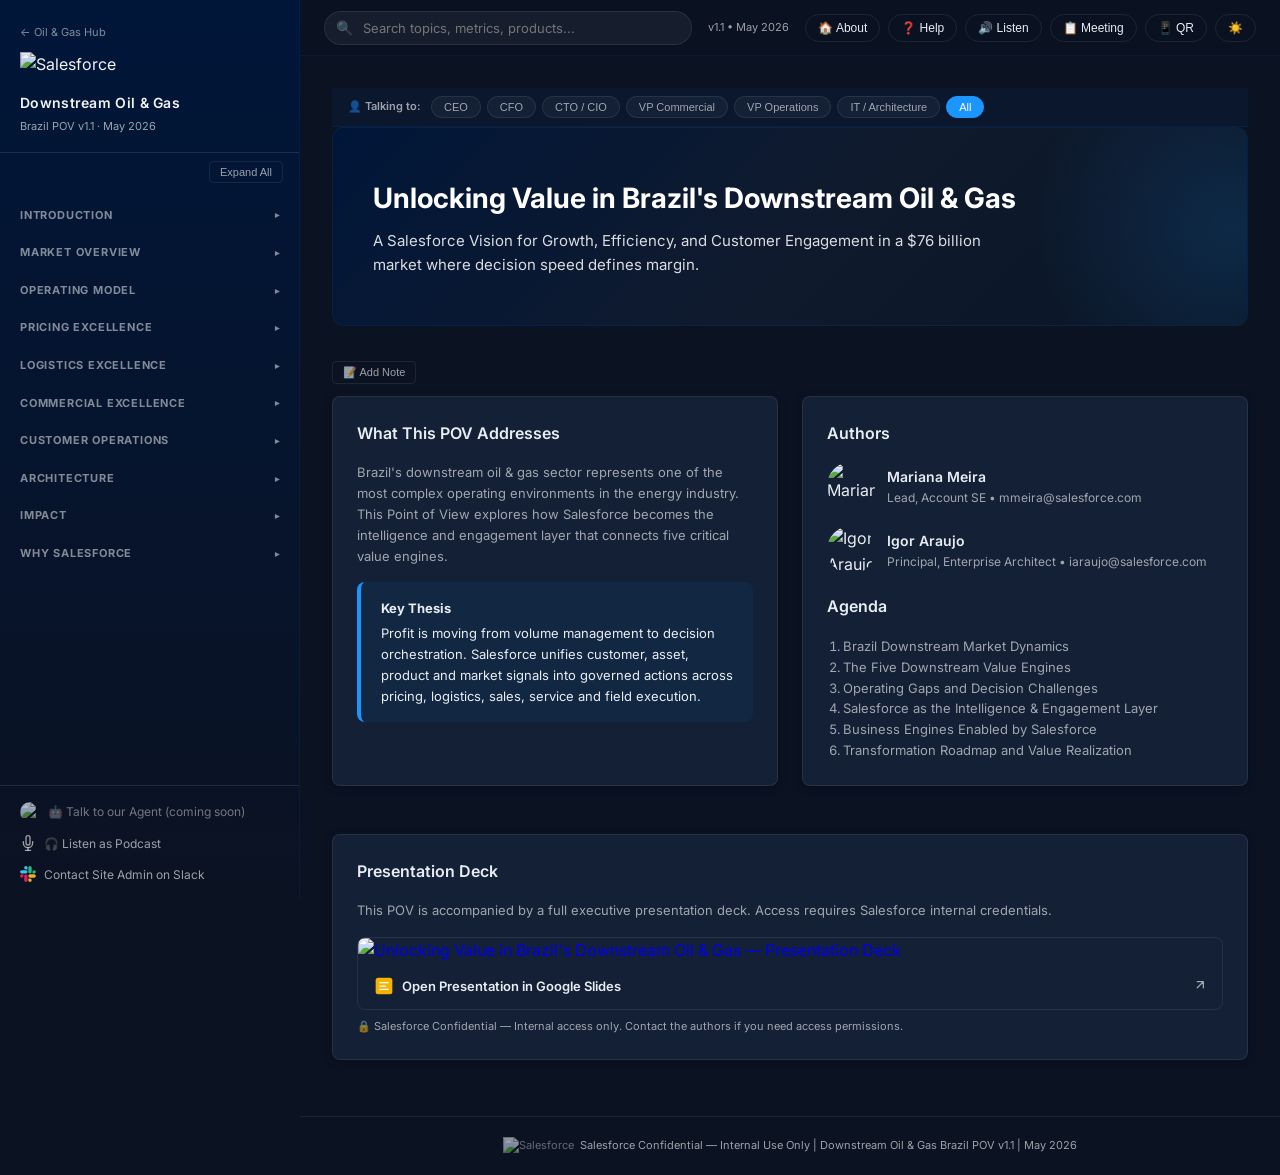
==== downstream/index.html @ b2df03dc "feat: cinematic hub with hover videos + dark theme for downstream Hub landing page: - Full cinematic" ====
<!DOCTYPE html>
<html lang="en">
<head>
<meta charset="UTF-8">
<meta name="viewport" content="width=device-width, initial-scale=1.0">
<title>Salesforce Downstream Oil & Gas Brazil POV</title>
<link href="https://fonts.googleapis.com/css2?family=Inter:wght@300;400;500;600;700;800&display=swap" rel="stylesheet">
<script src="https://cdn.jsdelivr.net/npm/chart.js@4.4.7/dist/chart.umd.min.js"></script>
<script src="https://cdn.jsdelivr.net/npm/qrcode-generator@1.4.4/qrcode.min.js"></script>
<style>
:root {
  --sf-primary: #1B96FF;
  --sf-dark: #e8edf3;
  --sf-light-bg: #0B1222;
  --sf-highlight: rgba(1,118,211,0.12);
  --sf-success: #2E844A;
  --sf-warning: #FE9339;
  --sf-error: #EA001E;
  --sf-text: #e8edf3;
  --sf-text-sec: rgba(255,255,255,0.6);
  --sf-border: rgba(255,255,255,0.08);
  --sf-white: #132035;
  --sidebar-w: 300px;
  --topbar-h: 56px;
  --oil-gold: #f5a623;
  --radius: 8px;
  --shadow: 0 2px 8px rgba(0,0,0,0.25);
  --shadow-lg: 0 4px 24px rgba(0,0,0,0.4);
}

[data-theme="light"] {
  --sf-primary: #0176D3;
  --sf-dark: #032D60;
  --sf-light-bg: #F4F6F9;
  --sf-highlight: #EEF4FF;
  --sf-text: #181818;
  --sf-text-sec: #706E6B;
  --sf-border: #DDDBDA;
  --sf-white: #FFFFFF;
  --shadow: 0 2px 8px rgba(0,0,0,0.08);
  --shadow-lg: 0 4px 24px rgba(0,0,0,0.12);
}

* { margin: 0; padding: 0; box-sizing: border-box; }

body {
  font-family: 'Inter', system-ui, -apple-system, sans-serif;
  background: var(--sf-light-bg);
  color: var(--sf-text);
  line-height: 1.6;
  overflow-x: hidden;
  -webkit-font-smoothing: antialiased;
}

[data-theme="light"] body { background: #F4F6F9; }

/* SIDEBAR */
.sidebar {
  position: fixed;
  top: 0;
  left: 0;
  width: var(--sidebar-w);
  height: 100vh;
  background: linear-gradient(180deg, #001639 0%, #0B1222 100%);
  color: #fff;
  overflow-y: auto;
  z-index: 1000;
  transition: transform 0.3s ease;
  display: flex;
  flex-direction: column;
  border-right: 1px solid rgba(1,118,211,0.1);
}

[data-theme="light"] .sidebar {
  background: linear-gradient(180deg, #032D60 0%, #021b3d 100%);
  border-right: none;
}

.sidebar-header {
  padding: 24px 20px 16px;
  border-bottom: 1px solid rgba(255,255,255,0.1);
  flex-shrink: 0;
}

.sidebar-header .logo-area {
  display: flex;
  align-items: center;
  gap: 10px;
  margin-bottom: 12px;
}

.sidebar-header .logo-img {
  height: 28px;
  width: auto;
  opacity: 0.95;
}

.sidebar-header h1 {
  font-size: 14px;
  font-weight: 600;
  letter-spacing: 0.3px;
  opacity: 0.95;
}

.sidebar-header .subtitle {
  font-size: 11px;
  opacity: 0.6;
  margin-top: 4px;
}

.sidebar-nav {
  flex: 1;
  padding: 12px 0;
  overflow-y: auto;
}

.nav-section {
  margin-bottom: 4px;
}

.nav-section-title {
  display: flex;
  align-items: center;
  padding: 8px 20px;
  font-size: 11px;
  font-weight: 700;
  text-transform: uppercase;
  letter-spacing: 0.8px;
  opacity: 0.5;
  cursor: pointer;
  user-select: none;
}

.nav-section-title .chevron {
  margin-left: auto;
  transition: transform 0.2s;
  font-size: 10px;
}

.nav-section.collapsed .chevron { transform: rotate(-90deg); }
.nav-section.collapsed .nav-items { display: none; }

.nav-items a {
  display: block;
  padding: 7px 20px 7px 32px;
  font-size: 13px;
  color: rgba(255,255,255,0.75);
  text-decoration: none;
  transition: all 0.15s;
  border-left: 3px solid transparent;
}

.nav-items a:hover {
  background: rgba(255,255,255,0.05);
  color: #fff;
}

.nav-items a.active {
  background: rgba(1,118,211,0.2);
  color: #fff;
  border-left-color: var(--sf-primary);
  font-weight: 500;
}

/* TOPBAR */
.topbar {
  position: fixed;
  top: 0;
  left: var(--sidebar-w);
  right: 0;
  height: var(--topbar-h);
  background: rgba(11,18,34,0.92);
  backdrop-filter: blur(16px);
  border-bottom: 1px solid rgba(1,118,211,0.1);
  display: flex;
  align-items: center;
  padding: 0 24px;
  z-index: 900;
  gap: 16px;
}

[data-theme="light"] .topbar {
  background: #FFFFFF;
  backdrop-filter: none;
  border-bottom: 1px solid #DDDBDA;
}

.hamburger {
  display: none;
  background: none;
  border: none;
  font-size: 20px;
  cursor: pointer;
  padding: 8px;
  color: var(--sf-text);
}

.search-container {
  flex: 1;
  max-width: 480px;
  position: relative;
}

.search-container input {
  width: 100%;
  padding: 8px 16px 8px 38px;
  border: 1px solid var(--sf-border);
  border-radius: 20px;
  font-size: 13px;
  font-family: inherit;
  background: rgba(255,255,255,0.05);
  color: var(--sf-text);
  transition: all 0.2s;
}

[data-theme="light"] .search-container input {
  background: #F4F6F9;
  color: #181818;
}

.search-container input:focus {
  outline: none;
  border-color: var(--sf-primary);
  background: var(--sf-white);
  box-shadow: 0 0 0 3px rgba(1,118,211,0.15);
}

[data-theme="light"] .search-container input:focus {
  background: #fff;
}

.search-icon {
  position: absolute;
  left: 12px;
  top: 50%;
  transform: translateY(-50%);
  opacity: 0.4;
  font-size: 14px;
}

.search-results {
  position: absolute;
  top: 100%;
  left: 0;
  right: 0;
  background: var(--sf-white);
  border: 1px solid var(--sf-border);
  border-radius: var(--radius);
  box-shadow: var(--shadow-lg);
  max-height: 400px;
  overflow-y: auto;
  display: none;
  margin-top: 4px;
  z-index: 1100;
}

[data-theme="light"] .search-results { background: #fff; }

.search-results.visible { display: block; }

.search-result-item {
  padding: 10px 16px;
  border-bottom: 1px solid var(--sf-light-bg);
  cursor: pointer;
  transition: background 0.1s;
}

.search-result-item:hover { background: var(--sf-highlight); }
.search-result-item .result-section { font-size: 11px; color: var(--sf-primary); font-weight: 600; }
.search-result-item .result-text { font-size: 12px; color: var(--sf-text-sec); margin-top: 2px; }
.search-result-item mark { background: rgba(245,166,35,0.2); color: var(--sf-text); padding: 1px 2px; border-radius: 2px; }
[data-theme="light"] .search-result-item mark { background: #fff3cd; color: #181818; }

.topbar-meta {
  font-size: 11px;
  color: var(--sf-text-sec);
  white-space: nowrap;
  margin-left: auto;
}

/* MAIN CONTENT */
.main-content {
  margin-left: var(--sidebar-w);
  margin-top: var(--topbar-h);
  padding: 32px;
  min-height: calc(100vh - var(--topbar-h));
}

.section {
  display: none;
  animation: fadeIn 0.3s ease;
}

.section.active { display: block; }

@keyframes fadeIn {
  from { opacity: 0; transform: translateY(8px); }
  to { opacity: 1; transform: translateY(0); }
}

/* SECTION HEADER */
.section-hero {
  background: linear-gradient(135deg, #001639 0%, #0F1A2E 50%, #0a1525 100%);
  color: #fff;
  padding: 48px 40px;
  border-radius: 12px;
  margin-bottom: 32px;
  position: relative;
  overflow: hidden;
  border: 1px solid rgba(1,118,211,0.12);
}

[data-theme="light"] .section-hero {
  background: linear-gradient(135deg, #032D60 0%, #0a3d6b 100%);
  border: none;
}

.section-hero::after {
  content: '';
  position: absolute;
  top: -50%;
  right: -20%;
  width: 400px;
  height: 400px;
  background: radial-gradient(circle, rgba(27,150,255,0.15) 0%, transparent 70%);
  border-radius: 50%;
}

.section-hero h2 {
  font-size: 28px;
  font-weight: 700;
  margin-bottom: 8px;
  position: relative;
  z-index: 1;
}

.section-hero p {
  font-size: 15px;
  opacity: 0.85;
  max-width: 640px;
  position: relative;
  z-index: 1;
}

/* CARDS */
.card {
  background: var(--sf-white);
  border-radius: var(--radius);
  padding: 24px;
  box-shadow: var(--shadow);
  margin-bottom: 24px;
  border: 1px solid var(--sf-border);
}

.card h3 {
  font-size: 16px;
  font-weight: 600;
  margin-bottom: 16px;
  color: var(--sf-text);
}

.card h4 {
  font-size: 14px;
  font-weight: 600;
  margin: 16px 0 8px;
  color: var(--sf-text);
}

/* METRIC GRID */
.metric-grid {
  display: grid;
  grid-template-columns: repeat(auto-fit, minmax(200px, 1fr));
  gap: 16px;
  margin-bottom: 24px;
}

.metric-card {
  background: var(--sf-white);
  border-radius: var(--radius);
  padding: 20px;
  box-shadow: var(--shadow);
  border: 1px solid var(--sf-border);
  text-align: center;
  border-top: 3px solid var(--sf-primary);
  transition: all 0.2s;
}

.metric-card:hover {
  border-top-color: #1B96FF;
  box-shadow: 0 4px 16px rgba(1,118,211,0.15);
}

.metric-card .metric-value {
  font-size: 28px;
  font-weight: 800;
  color: var(--sf-dark);
  margin-bottom: 4px;
}

.metric-card .metric-label {
  font-size: 12px;
  color: var(--sf-text-sec);
  font-weight: 500;
}

.metric-card .metric-sub {
  font-size: 11px;
  color: var(--sf-primary);
  margin-top: 4px;
  font-weight: 500;
}

/* TABLES */
.table-wrap {
  overflow-x: auto;
  margin: 16px 0;
}

table {
  width: 100%;
  border-collapse: collapse;
  font-size: 13px;
}

table th {
  background: var(--sf-dark);
  color: #fff;
  padding: 10px 14px;
  text-align: left;
  font-weight: 600;
  font-size: 12px;
}

table td {
  padding: 10px 14px;
  border-bottom: 1px solid var(--sf-border);
}

table tr:nth-child(even) { background: var(--sf-light-bg); }
table tr:hover { background: var(--sf-highlight); }

/* BADGES */
.badge {
  display: inline-block;
  padding: 3px 10px;
  border-radius: 12px;
  font-size: 11px;
  font-weight: 600;
}

.badge-red { background: #fde8e8; color: var(--sf-error); }
.badge-orange { background: #fff3e0; color: #e65100; }
.badge-green { background: #e8f5e9; color: var(--sf-success); }
.badge-blue { background: var(--sf-highlight); color: var(--sf-primary); }

/* CALLOUT */
.callout {
  padding: 16px 20px;
  border-radius: var(--radius);
  margin: 16px 0;
  border-left: 4px solid;
  font-size: 13px;
}

.callout-info { background: var(--sf-highlight); border-color: var(--sf-primary); }
.callout-warning { background: #fff8e1; border-color: var(--sf-warning); }
.callout-success { background: #e8f5e9; border-color: var(--sf-success); }
.callout-danger { background: #fde8e8; border-color: var(--sf-error); }

.callout strong { display: block; margin-bottom: 4px; }

/* ARCHITECTURE DIAGRAM */
.arch-diagram {
  background: linear-gradient(180deg, #f8fafc 0%, #eef2f7 100%);
  border: 1px solid var(--sf-border);
  border-radius: var(--radius);
  padding: 24px;
  margin: 20px 0;
}

.arch-layer {
  background: var(--sf-white);
  border: 1px solid var(--sf-border);
  border-radius: 6px;
  padding: 12px 16px;
  margin-bottom: 8px;
  display: flex;
  align-items: center;
  gap: 12px;
}

.arch-layer-label {
  font-size: 10px;
  font-weight: 700;
  text-transform: uppercase;
  letter-spacing: 0.5px;
  color: var(--sf-white);
  background: var(--sf-dark);
  padding: 4px 10px;
  border-radius: 4px;
  min-width: 110px;
  text-align: center;
}

.arch-layer-content {
  display: flex;
  flex-wrap: wrap;
  gap: 8px;
  flex: 1;
}

.arch-block {
  background: var(--sf-highlight);
  border: 1px solid rgba(1,118,211,0.2);
  padding: 6px 12px;
  border-radius: 4px;
  font-size: 11px;
  font-weight: 500;
  color: var(--sf-dark);
}

/* TIMELINE */
.timeline {
  position: relative;
  padding-left: 24px;
  margin: 20px 0;
}

.timeline::before {
  content: '';
  position: absolute;
  left: 8px;
  top: 0;
  bottom: 0;
  width: 2px;
  background: var(--sf-primary);
  opacity: 0.3;
}

.timeline-item {
  position: relative;
  padding: 12px 0 24px 20px;
}

.timeline-item::before {
  content: '';
  position: absolute;
  left: -20px;
  top: 16px;
  width: 12px;
  height: 12px;
  border-radius: 50%;
  background: var(--sf-primary);
  border: 3px solid var(--sf-light-bg);
}

.timeline-item h4 {
  font-size: 14px;
  font-weight: 600;
  color: var(--sf-dark);
  margin-bottom: 4px;
}

.timeline-item p { font-size: 13px; color: var(--sf-text-sec); }
.timeline-item .timeline-meta { font-size: 11px; color: var(--sf-primary); font-weight: 600; }

/* GRID LAYOUTS */
.two-col { display: grid; grid-template-columns: 1fr 1fr; gap: 24px; }
.three-col { display: grid; grid-template-columns: repeat(3, 1fr); gap: 16px; }

/* FLOW DIAGRAM */
.flow-steps {
  display: flex;
  flex-direction: column;
  gap: 2px;
  margin: 16px 0;
}

.flow-step {
  display: flex;
  align-items: center;
  gap: 12px;
  padding: 10px 16px;
  background: var(--sf-white);
  border: 1px solid var(--sf-border);
  border-radius: 6px;
  font-size: 13px;
}

.flow-step .step-icon {
  width: 28px;
  height: 28px;
  border-radius: 50%;
  background: var(--sf-primary);
  color: #fff;
  display: flex;
  align-items: center;
  justify-content: center;
  font-size: 11px;
  font-weight: 700;
  flex-shrink: 0;
}

.flow-arrow {
  text-align: center;
  color: var(--sf-primary);
  font-size: 16px;
  padding: 2px 0;
}

/* AGENT CARD */
.agent-card {
  background: linear-gradient(135deg, #f0f7ff 0%, #fff 100%);
  border: 1px solid rgba(1,118,211,0.2);
  border-radius: var(--radius);
  padding: 20px;
  margin-bottom: 16px;
}

.agent-card h4 {
  color: var(--sf-primary);
  font-size: 14px;
  margin-bottom: 8px;
}

.agent-card ul {
  padding-left: 16px;
  font-size: 13px;
  color: var(--sf-text-sec);
}

.agent-card ul li { margin-bottom: 4px; }

/* VALUE PILLARS */
.pillar-grid {
  display: grid;
  grid-template-columns: repeat(auto-fit, minmax(240px, 1fr));
  gap: 16px;
  margin: 20px 0;
}

.pillar-card {
  background: var(--sf-white);
  border-radius: var(--radius);
  padding: 20px;
  border: 1px solid var(--sf-border);
  box-shadow: var(--shadow);
  border-top: 3px solid var(--sf-primary);
}

.pillar-card .pillar-num {
  font-size: 32px;
  font-weight: 800;
  color: var(--sf-primary);
  opacity: 0.3;
  margin-bottom: 8px;
}

.pillar-card h4 { font-size: 14px; color: var(--sf-dark); margin-bottom: 8px; }
.pillar-card p { font-size: 12px; color: var(--sf-text-sec); }

/* FOOTER */
.page-footer {
  margin-left: var(--sidebar-w);
  padding: 20px 32px;
  text-align: center;
  font-size: 11px;
  color: var(--sf-text-sec);
  border-top: 1px solid var(--sf-border);
}

/* MOBILE */
@media (max-width: 768px) {
  .sidebar { transform: translateX(-100%); }
  .sidebar.open { transform: translateX(0); }
  .topbar { left: 0; }
  .main-content { margin-left: 0; }
  .page-footer { margin-left: 0; }
  .hamburger { display: block; }
  .two-col, .three-col { grid-template-columns: 1fr; }
  .metric-grid { grid-template-columns: repeat(2, 1fr); }
  .section-hero { padding: 32px 24px; }
  .section-hero h2 { font-size: 22px; }
}

/* OVERLAY */
.sidebar-overlay {
  display: none;
  position: fixed;
  inset: 0;
  background: rgba(0,0,0,0.4);
  z-index: 999;
}

.sidebar-overlay.visible { display: block; }

/* CHARTS */
.chart-container {
  position: relative;
  background: var(--sf-white);
  border-radius: var(--radius);
  padding: 20px;
  box-shadow: var(--shadow);
  border: 1px solid var(--sf-border);
  margin-bottom: 24px;
}

.chart-container h3 {
  font-size: 14px;
  font-weight: 600;
  color: var(--sf-dark);
  margin-bottom: 16px;
}

.chart-container canvas {
  max-height: 320px;
}

.chart-row {
  display: grid;
  grid-template-columns: 1fr 1fr;
  gap: 24px;
}

@media (max-width: 768px) {
  .chart-row { grid-template-columns: 1fr; }
}

/* PRINT */
@media print {
  .sidebar, .topbar, .hamburger { display: none !important; }
  .main-content { margin-left: 0; margin-top: 0; }
  .section { display: block !important; page-break-after: always; }
}

/* SCROLL */
.sidebar::-webkit-scrollbar { width: 4px; }
.sidebar::-webkit-scrollbar-track { background: transparent; }
.sidebar::-webkit-scrollbar-thumb { background: rgba(255,255,255,0.2); border-radius: 4px; }

/* SF BADGE IN SIDEBAR NAV */
.nav-items a .sf-badge {
  display: inline-block;
  width: 14px;
  height: 14px;
  margin-right: 6px;
  vertical-align: -2px;
  opacity: 0.85;
}

/* PRODUCT LOGO INLINE */
.product-logo {
  display: inline-flex;
  align-items: center;
  gap: 6px;
  padding: 4px 10px;
  border-radius: 16px;
  font-size: 11px;
  font-weight: 600;
  white-space: nowrap;
  vertical-align: middle;
}
.product-logo .p-icon {
  width: 16px;
  height: 16px;
  flex-shrink: 0;
}
.pl-sales { background: rgba(1,118,211,0.12); color: #4db8ff; }
.pl-service { background: rgba(46,132,74,0.12); color: #4ade80; }
.pl-data { background: rgba(107,33,168,0.12); color: #c084fc; }
.pl-agentforce { background: rgba(0,98,114,0.12); color: #5eead4; }
.pl-mulesoft { background: rgba(21,101,192,0.12); color: #60a5fa; }
.pl-tableau { background: rgba(233,115,0,0.12); color: #fb923c; }
.pl-revenue { background: rgba(27,94,32,0.12); color: #4ade80; }
.pl-experience { background: rgba(230,81,0,0.12); color: #fb923c; }
.pl-field { background: rgba(40,53,147,0.12); color: #818cf8; }
.pl-marketing { background: rgba(245,127,23,0.12); color: #fbbf24; }
.pl-fsc { background: rgba(2,119,189,0.12); color: #38bdf8; }
.pl-loyalty { background: rgba(198,40,40,0.12); color: #f87171; }
.pl-slack { background: rgba(97,31,105,0.12); color: #e879f9; }
.pl-flow { background: rgba(69,39,160,0.12); color: #a78bfa; }
.pl-einstein { background: rgba(0,105,92,0.12); color: #2dd4bf; }

[data-theme="light"] .pl-sales { background: #eef6ff; color: #0176D3; }
[data-theme="light"] .pl-service { background: #e8f5e9; color: #2E844A; }
[data-theme="light"] .pl-data { background: #f3e8ff; color: #6b21a8; }
[data-theme="light"] .pl-agentforce { background: #e0f7fa; color: #006272; }
[data-theme="light"] .pl-mulesoft { background: #e3f2fd; color: #1565c0; }
[data-theme="light"] .pl-tableau { background: #fef3e2; color: #e97300; }
[data-theme="light"] .pl-revenue { background: #e8f5e9; color: #1b5e20; }
[data-theme="light"] .pl-experience { background: #fff3e0; color: #e65100; }
[data-theme="light"] .pl-field { background: #e8eaf6; color: #283593; }
[data-theme="light"] .pl-marketing { background: #fff8e1; color: #f57f17; }
[data-theme="light"] .pl-fsc { background: #e1f5fe; color: #0277bd; }
[data-theme="light"] .pl-loyalty { background: #fce4ec; color: #c62828; }
[data-theme="light"] .pl-slack { background: #f3e5f5; color: #611f69; }
[data-theme="light"] .pl-flow { background: #ede7f6; color: #4527a0; }
[data-theme="light"] .pl-einstein { background: #e0f2f1; color: #00695c; }

/* ARCHITECTURE ENHANCED */
.arch-enhanced {
  background: linear-gradient(180deg, #f8fafc 0%, #eef2f7 100%);
  border: 1px solid var(--sf-border);
  border-radius: 12px;
  padding: 28px;
  margin: 24px 0;
}
.arch-enhanced .arch-title {
  font-size: 13px;
  font-weight: 700;
  text-transform: uppercase;
  letter-spacing: 0.5px;
  color: var(--sf-dark);
  margin-bottom: 16px;
  display: flex;
  align-items: center;
  gap: 8px;
}
.arch-enhanced .arch-title::before {
  content: '';
  width: 4px;
  height: 16px;
  background: var(--sf-primary);
  border-radius: 2px;
}
.arch-row {
  display: flex;
  align-items: stretch;
  gap: 3px;
  margin-bottom: 3px;
}
.arch-row .arch-node {
  flex: 1;
  background: var(--sf-white);
  border: 1px solid var(--sf-border);
  border-radius: 6px;
  padding: 10px 12px;
  text-align: center;
  font-size: 11px;
  font-weight: 500;
  position: relative;
  transition: all 0.2s;
}
.arch-row .arch-node:hover {
  border-color: var(--sf-primary);
  box-shadow: 0 2px 8px rgba(1,118,211,0.15);
  transform: translateY(-1px);
}
.arch-node-label {
  font-size: 9px;
  text-transform: uppercase;
  letter-spacing: 0.5px;
  opacity: 0.6;
  margin-bottom: 4px;
}
.arch-connector {
  text-align: center;
  color: var(--sf-primary);
  font-size: 14px;
  padding: 4px 0;
  opacity: 0.5;
}

/* VALUE PROPOSITION */
.value-prop {
  display: grid;
  grid-template-columns: repeat(auto-fit, minmax(220px, 1fr));
  gap: 16px;
  margin: 20px 0;
}
.value-prop-item {
  background: linear-gradient(135deg, var(--sf-highlight) 0%, #fff 100%);
  border: 1px solid rgba(1,118,211,0.15);
  border-radius: var(--radius);
  padding: 16px;
}
.value-prop-item .vp-metric {
  font-size: 22px;
  font-weight: 800;
  color: var(--sf-primary);
  margin-bottom: 4px;
}
.value-prop-item .vp-label {
  font-size: 12px;
  color: var(--sf-text-sec);
}
.value-prop-item .vp-detail {
  font-size: 11px;
  color: var(--sf-text);
  margin-top: 8px;
  padding-top: 8px;
  border-top: 1px solid rgba(1,118,211,0.1);
}

/* DARK-FIRST ADJUSTMENTS */
table th { background: #0F1A2E; color: #fff; }
table tr:nth-child(even) { background: rgba(255,255,255,0.02); }
table tr:hover { background: rgba(1,118,211,0.08); }
.callout-info { background: rgba(1,118,211,0.08); border-color: var(--sf-primary); }
.callout-success { background: rgba(46,132,74,0.08); }
.callout-danger { background: rgba(234,0,30,0.08); }
.callout-warning { background: rgba(254,147,57,0.08); }
.badge-red { background: rgba(234,0,30,0.12); color: #ff6b6b; }
.badge-orange { background: rgba(254,147,57,0.12); color: var(--sf-warning); }
.badge-green { background: rgba(46,132,74,0.12); color: #4ade80; }
.badge-blue { background: rgba(27,150,255,0.12); color: var(--sf-primary); }
.arch-enhanced { background: #0a1018; border-color: var(--sf-border); }
.agent-card { background: rgba(1,118,211,0.05); border-color: rgba(1,118,211,0.15); }
.value-prop-item { background: rgba(1,118,211,0.05); border-color: rgba(1,118,211,0.12); }

/* LIGHT MODE OVERRIDES */
[data-theme="light"] table th { background: #032D60; }
[data-theme="light"] table tr:nth-child(even) { background: #F4F6F9; }
[data-theme="light"] table tr:hover { background: #EEF4FF; }
[data-theme="light"] .callout-info { background: #EEF4FF; }
[data-theme="light"] .callout-success { background: #e8f5e9; }
[data-theme="light"] .callout-danger { background: #fde8e8; }
[data-theme="light"] .callout-warning { background: #fff8e1; }
[data-theme="light"] .badge-red { background: #fde8e8; color: #EA001E; }
[data-theme="light"] .badge-orange { background: #fff3e0; color: #e65100; }
[data-theme="light"] .badge-green { background: #e8f5e9; color: #2E844A; }
[data-theme="light"] .badge-blue { background: #EEF4FF; color: #0176D3; }
[data-theme="light"] .arch-enhanced { background: linear-gradient(180deg, #f8fafc 0%, #eef2f7 100%); border-color: #DDDBDA; }
[data-theme="light"] .agent-card { background: linear-gradient(135deg, #f0f7ff 0%, #fff 100%); border-color: rgba(1,118,211,0.2); }
[data-theme="light"] .value-prop-item { background: linear-gradient(135deg, #EEF4FF 0%, #fff 100%); border-color: rgba(1,118,211,0.15); }

/* DARK MODE TOGGLE */
.theme-toggle {
  background: none;
  border: 1px solid var(--sf-border);
  border-radius: 20px;
  padding: 6px 12px;
  cursor: pointer;
  font-size: 14px;
  display: flex;
  align-items: center;
  gap: 4px;
  transition: all 0.2s;
  color: var(--sf-text);
}
.theme-toggle:hover { background: var(--sf-highlight); }

/* BACK TO TOP */
.back-to-top {
  position: fixed;
  bottom: 24px;
  right: 24px;
  width: 40px;
  height: 40px;
  border-radius: 50%;
  background: var(--sf-primary);
  color: #fff;
  border: none;
  cursor: pointer;
  font-size: 18px;
  display: flex;
  align-items: center;
  justify-content: center;
  box-shadow: var(--shadow-lg);
  opacity: 0;
  transform: translateY(10px);
  transition: all 0.3s;
  z-index: 800;
}
.back-to-top.visible { opacity: 1; transform: translateY(0); }
.back-to-top:hover { background: var(--sf-dark); transform: translateY(-2px); }

/* COPY BUTTON */
.copy-btn {
  display: inline-flex;
  align-items: center;
  gap: 3px;
  background: none;
  border: 1px solid var(--sf-border);
  border-radius: 4px;
  padding: 2px 6px;
  font-size: 10px;
  color: var(--sf-text-sec);
  cursor: pointer;
  transition: all 0.15s;
  vertical-align: middle;
  margin-left: 6px;
}
.copy-btn:hover { background: var(--sf-highlight); color: var(--sf-primary); border-color: var(--sf-primary); }
.copy-btn.copied { background: #e8f5e9; color: var(--sf-success); border-color: var(--sf-success); }

/* MINI TOC */
.mini-toc {
  background: var(--sf-highlight);
  border: 1px solid rgba(1,118,211,0.15);
  border-radius: var(--radius);
  padding: 12px 16px;
  margin-bottom: 24px;
  font-size: 12px;
}
.mini-toc summary {
  font-weight: 600;
  color: var(--sf-primary);
  cursor: pointer;
  font-size: 12px;
}
.mini-toc ul {
  margin-top: 8px;
  padding-left: 16px;
  list-style: none;
}
.mini-toc li { margin-bottom: 4px; }
.mini-toc a {
  color: var(--sf-text-sec);
  text-decoration: none;
  transition: color 0.15s;
}
.mini-toc a:hover { color: var(--sf-primary); }

/* BREADCRUMB */
.breadcrumb {
  font-size: 11px;
  color: var(--sf-text-sec);
  margin-bottom: 8px;
  padding: 6px 0;
}
.breadcrumb span { opacity: 0.5; margin: 0 6px; }

/* PRINT STYLES */
/* PREPARE FOR MEETING MODE */
.meeting-mode-bar {
  position: fixed;
  top: 0;
  left: 0;
  right: 0;
  height: 44px;
  background: linear-gradient(90deg, #032D60, #0a3d6b);
  color: #fff;
  display: none;
  align-items: center;
  justify-content: space-between;
  padding: 0 20px;
  z-index: 2000;
  font-size: 13px;
  box-shadow: var(--shadow-lg);
}
.meeting-mode-bar.active { display: flex; }
.meeting-mode-bar button {
  background: rgba(255,255,255,0.15);
  border: 1px solid rgba(255,255,255,0.3);
  color: #fff;
  border-radius: 4px;
  padding: 5px 12px;
  font-size: 12px;
  cursor: pointer;
  transition: background 0.15s;
}
.meeting-mode-bar button:hover { background: rgba(255,255,255,0.25); }
.meeting-panel {
  position: fixed;
  top: 50%;
  left: 50%;
  transform: translate(-50%, -50%);
  background: var(--sf-white);
  border-radius: 12px;
  padding: 32px;
  box-shadow: 0 20px 60px rgba(0,0,0,0.3);
  z-index: 3000;
  max-width: 600px;
  width: 90%;
  max-height: 80vh;
  overflow-y: auto;
  display: none;
}
.meeting-panel.active { display: block; }
.meeting-panel h3 { font-size: 18px; margin-bottom: 16px; color: var(--sf-dark); }
.meeting-panel label {
  display: flex;
  align-items: center;
  gap: 8px;
  padding: 8px 12px;
  border-radius: 6px;
  font-size: 13px;
  cursor: pointer;
  transition: background 0.1s;
}
.meeting-panel label:hover { background: var(--sf-highlight); }
.meeting-panel input[type="checkbox"] { width: 16px; height: 16px; accent-color: var(--sf-primary); }
.meeting-panel .panel-actions {
  margin-top: 20px;
  display: flex;
  gap: 12px;
  justify-content: flex-end;
}
.meeting-panel .btn-primary {
  background: var(--sf-primary);
  color: #fff;
  border: none;
  padding: 8px 20px;
  border-radius: 6px;
  font-size: 13px;
  font-weight: 600;
  cursor: pointer;
}
.meeting-panel .btn-primary:hover { background: #015bb5; }
.meeting-panel .btn-secondary {
  background: none;
  border: 1px solid var(--sf-border);
  padding: 8px 20px;
  border-radius: 6px;
  font-size: 13px;
  cursor: pointer;
  color: var(--sf-text-sec);
}
.meeting-overlay {
  position: fixed;
  inset: 0;
  background: rgba(0,0,0,0.5);
  z-index: 2500;
  display: none;
}
.meeting-overlay.active { display: block; }

/* SECTION NOTES */
.section-note-toggle {
  display: inline-flex;
  align-items: center;
  gap: 4px;
  background: none;
  border: 1px solid var(--sf-border);
  border-radius: 4px;
  padding: 4px 10px;
  font-size: 11px;
  color: var(--sf-text-sec);
  cursor: pointer;
  margin-bottom: 12px;
  transition: all 0.15s;
}
.section-note-toggle:hover { border-color: var(--sf-primary); color: var(--sf-primary); }
.section-note-toggle.has-note { border-color: var(--oil-gold); color: var(--oil-gold); }
.section-note-area {
  display: none;
  margin-bottom: 16px;
}
.section-note-area.open { display: block; }
.section-note-area textarea {
  width: 100%;
  min-height: 60px;
  padding: 10px 12px;
  border: 1px solid var(--sf-border);
  border-radius: 6px;
  font-family: inherit;
  font-size: 12px;
  resize: vertical;
  transition: border-color 0.2s;
  background: var(--sf-light-bg);
  color: var(--sf-text);
}
.section-note-area textarea:focus { outline: none; border-color: var(--sf-primary); background: var(--sf-white); }
.section-note-area .note-hint {
  font-size: 10px;
  color: var(--sf-text-sec);
  margin-top: 4px;
}

/* PERSONA LENS */
.persona-bar {
  display: flex;
  align-items: center;
  gap: 6px;
  padding: 8px 16px;
  background: var(--sf-highlight);
  border-bottom: 1px solid rgba(1,118,211,0.15);
  position: sticky;
  top: 0;
  z-index: 50;
  flex-wrap: wrap;
}
.persona-bar .persona-label {
  font-size: 11px;
  font-weight: 600;
  color: var(--sf-text-sec);
  margin-right: 4px;
}
.persona-chip {
  padding: 4px 12px;
  border-radius: 16px;
  font-size: 11px;
  font-weight: 500;
  border: 1px solid var(--sf-border);
  background: var(--sf-white);
  color: var(--sf-text-sec);
  cursor: pointer;
  transition: all 0.2s;
  white-space: nowrap;
}
.persona-chip:hover { border-color: var(--sf-primary); color: var(--sf-primary); }
.persona-chip.active {
  background: var(--sf-primary);
  color: #fff;
  border-color: var(--sf-primary);
}
.persona-bar { background: rgba(1,118,211,0.06); border-color: rgba(1,118,211,0.1); }
.persona-chip { background: var(--sf-white); border-color: var(--sf-border); color: var(--sf-text-sec); }
[data-theme="light"] .persona-bar { background: #EEF4FF; border-color: rgba(1,118,211,0.15); }
[data-theme="light"] .persona-chip { background: #fff; border-color: #DDDBDA; color: #706E6B; }

/* Persona lens effect on table rows */
tr.persona-highlight { background: rgba(1,118,211,0.08) !important; position: relative; }
tr.persona-highlight td:first-child::before {
  content: '';
  position: absolute;
  left: 0;
  top: 0;
  bottom: 0;
  width: 3px;
  background: var(--sf-primary);
}
tr.persona-dim { opacity: 0.35; }
.card.persona-dim { opacity: 0.35; transition: opacity 0.3s; }
.card.persona-dim:hover { opacity: 1; }
.card.persona-highlight { border-left: 3px solid var(--sf-primary); transition: border-color 0.3s; }
.persona-active-badge {
  display: inline-flex;
  align-items: center;
  gap: 4px;
  background: var(--sf-primary);
  color: #fff;
  font-size: 10px;
  font-weight: 600;
  padding: 2px 8px;
  border-radius: 10px;
  margin-left: 8px;
  vertical-align: middle;
}

/* TEXT-TO-SPEECH PLAYER */
.tts-player {
  position: fixed;
  bottom: 80px;
  right: 24px;
  background: var(--sf-white);
  border: 1px solid var(--sf-border);
  border-radius: 12px;
  padding: 12px 16px;
  box-shadow: var(--shadow-lg);
  display: none;
  align-items: center;
  gap: 10px;
  z-index: 800;
  font-size: 12px;
  color: var(--sf-text);
}
.tts-player.active { display: flex; }
.tts-player button {
  background: none;
  border: none;
  font-size: 18px;
  cursor: pointer;
  padding: 4px;
  border-radius: 4px;
  transition: background 0.15s;
}
.tts-player button:hover { background: var(--sf-highlight); }
.tts-player .tts-status {
  font-size: 11px;
  color: var(--sf-text-sec);
  max-width: 140px;
  white-space: nowrap;
  overflow: hidden;
  text-overflow: ellipsis;
}
.tts-player select {
  font-size: 11px;
  padding: 2px 6px;
  border: 1px solid var(--sf-border);
  border-radius: 4px;
  background: var(--sf-light-bg);
  color: var(--sf-text);
}

/* READING PROGRESS BAR */
.reading-progress {
  position: fixed;
  top: var(--topbar-h);
  left: var(--sidebar-w);
  right: 0;
  height: 3px;
  background: transparent;
  z-index: 899;
  pointer-events: none;
}
.reading-progress .progress-fill {
  height: 100%;
  width: 0%;
  background: linear-gradient(90deg, var(--sf-primary), #36b3f0);
  transition: width 0.1s linear;
  border-radius: 0 2px 2px 0;
}
@media (max-width: 768px) {
  .reading-progress { left: 0; }
}

/* HELP MODAL */
.help-modal {
  position: fixed;
  top: 50%;
  left: 50%;
  transform: translate(-50%, -50%);
  background: var(--sf-white);
  border: 1px solid var(--sf-border);
  border-radius: 12px;
  padding: 32px;
  box-shadow: 0 20px 60px rgba(0,0,0,0.5);
  z-index: 3000;
  max-width: 640px;
  width: 90%;
  max-height: 80vh;
  overflow-y: auto;
  display: none;
}
.help-modal.active { display: block; }
.help-modal h3 { font-size: 18px; margin-bottom: 20px; color: var(--sf-dark); }
.help-feature {
  display: flex;
  gap: 12px;
  padding: 12px 0;
  border-bottom: 1px solid var(--sf-border);
}
.help-feature:last-child { border-bottom: none; }
.help-feature .help-icon {
  font-size: 20px;
  flex-shrink: 0;
  width: 32px;
  text-align: center;
}
.help-feature .help-text h4 {
  font-size: 13px;
  font-weight: 600;
  color: var(--sf-dark);
  margin-bottom: 2px;
}
.help-feature .help-text p {
  font-size: 12px;
  color: var(--sf-text-sec);
  line-height: 1.5;
}
.help-modal .help-close {
  margin-top: 20px;
  width: 100%;
  background: var(--sf-primary);
  color: #fff;
  border: none;
  padding: 10px;
  border-radius: 6px;
  font-size: 13px;
  font-weight: 600;
  cursor: pointer;
}
.help-modal .help-close:hover { background: #015bb5; }
.help-shortcut {
  display: inline-block;
  background: var(--sf-light-bg);
  border: 1px solid var(--sf-border);
  border-radius: 4px;
  padding: 1px 6px;
  font-size: 11px;
  font-family: monospace;
  color: var(--sf-text-sec);
}

/* QR CODE MODAL */
.qr-modal {
  position: fixed;
  top: 50%;
  left: 50%;
  transform: translate(-50%, -50%);
  background: var(--sf-white);
  border-radius: 12px;
  padding: 32px;
  box-shadow: 0 20px 60px rgba(0,0,0,0.3);
  z-index: 3000;
  text-align: center;
  display: none;
}
.qr-modal.active { display: block; }
.qr-modal h3 { margin-bottom: 16px; font-size: 16px; color: var(--sf-dark); }
.qr-modal canvas { margin: 0 auto 16px; display: block; }
.qr-modal .qr-url { font-size: 11px; color: var(--sf-text-sec); word-break: break-all; margin-bottom: 16px; }
.qr-modal button { background: var(--sf-primary); color: #fff; border: none; padding: 8px 20px; border-radius: 6px; font-size: 13px; cursor: pointer; }

/* TOOLBAR ROW */
.topbar-tools {
  display: flex;
  align-items: center;
  gap: 8px;
}
.topbar-tools button {
  background: none;
  border: 1px solid var(--sf-border);
  border-radius: 20px;
  padding: 6px 12px;
  cursor: pointer;
  font-size: 12px;
  display: flex;
  align-items: center;
  gap: 4px;
  transition: all 0.2s;
  color: var(--sf-text);
  white-space: nowrap;
}
.topbar-tools button:hover { background: var(--sf-highlight); border-color: var(--sf-primary); color: var(--sf-primary); }

@media print {
  .sidebar, .topbar, .hamburger, .back-to-top, .copy-btn, .theme-toggle, .mini-toc, .search-container, #toggleNavBtn, .sidebar-overlay, .meeting-mode-bar, .meeting-panel, .meeting-overlay, .qr-modal, .tts-player, .section-note-toggle, .section-note-area, .topbar-tools, .persona-bar, .reading-progress { display: none !important; }
  .main-content { margin-left: 0 !important; margin-top: 0 !important; padding: 0 !important; }
  .section { display: block !important; page-break-inside: avoid; margin-bottom: 24px; }
  .section-hero { background: #032D60 !important; -webkit-print-color-adjust: exact; print-color-adjust: exact; }
  .card { box-shadow: none; border: 1px solid #ddd; page-break-inside: avoid; }
  table { font-size: 11px; }
  table th { background: #032D60 !important; color: #fff !important; -webkit-print-color-adjust: exact; print-color-adjust: exact; }
  canvas { max-height: 200px; }
  .page-footer { position: fixed; bottom: 0; width: 100%; }
}
</style>
</head>
<body>
<!-- SIDEBAR -->
<nav class="sidebar" id="sidebar">
  <div class="sidebar-header">
    <a href="../index.html" style="display:flex;align-items:center;gap:4px;color:rgba(255,255,255,0.5);text-decoration:none;font-size:11px;margin-bottom:10px;transition:color 0.15s;" onmouseover="this.style.color='rgba(255,255,255,0.9)'" onmouseout="this.style.color='rgba(255,255,255,0.5)'">← Oil & Gas Hub</a>
    <div class="logo-area">
      <img src="../assets/salesforce-logo.png" alt="Salesforce" class="logo-img">
    </div>
    <div>
      <h1>Downstream Oil & Gas</h1>
      <div class="subtitle">Brazil POV v1.1 · May 2026</div>
    </div>
  </div>
  <div style="padding:8px 16px 4px;display:flex;justify-content:flex-end;">
    <button id="toggleNavBtn" style="font-size:11px;color:var(--sf-text-sec);background:none;border:1px solid var(--sf-border);border-radius:4px;padding:4px 10px;cursor:pointer;transition:background 0.15s;" title="Collapse / Expand all menu sections">Collapse All</button>
  </div>
  <div class="sidebar-nav" id="sidebarNav">
    <div class="nav-section">
      <div class="nav-section-title">Introduction <span class="chevron">▾</span></div>
      <div class="nav-items">
        <a href="#" data-section="intro" class="active">About This POV</a>
      </div>
    </div>
    <div class="nav-section">
      <div class="nav-section-title">Market Overview <span class="chevron">▾</span></div>
      <div class="nav-items">
        <a href="#" data-section="market-overview">Brazilian Fuel Market</a>
        <a href="#" data-section="market-size">Market Size & Growth</a>
        <a href="#" data-section="transport-trends">Transportation Trends</a>
        <a href="#" data-section="biofuels">Biofuels & Ethanol</a>
        <a href="#" data-section="regulatory">Regulatory Framework</a>
        <a href="#" data-section="value-chain">Refined Oil Value Chain</a>
        <a href="#" data-section="refineries">Refineries & Capacity</a>
        <a href="#" data-section="imports">Import Dependence</a>
        <a href="#" data-section="consolidation">Consolidation History</a>
      </div>
    </div>
    <div class="nav-section">
      <div class="nav-section-title">Operating Model <span class="chevron">▾</span></div>
      <div class="nav-items">
        <a href="#" data-section="five-engines">Five Value Engines</a>
        <a href="#" data-section="market-scale">Market Scale ($76B)</a>
        <a href="#" data-section="competitive">Competitive Landscape</a>
        <a href="#" data-section="strategic-shifts">Strategic Shifts</a>
      </div>
    </div>
    <div class="nav-section">
      <div class="nav-section-title">Pricing Excellence <span class="chevron">▾</span></div>
      <div class="nav-items">
        <a href="#" data-section="pricing-why">Why Pricing Is Different</a>
        <a href="#" data-section="pricing-model">Pricing Operating Model</a>
        <a href="#" data-section="pricing-gap">The Pricing Gap</a>
        <a href="#" data-section="pricing-sf"><svg class="sf-badge" viewBox="0 0 24 24" fill="none"><path d="M12 2C6.48 2 2 6.48 2 12s4.48 10 10 10 10-4.48 10-10S17.52 2 12 2z" fill="#fff" opacity="0.9"/><path d="M8 12l2.5 2.5L16 9" stroke="#0176D3" stroke-width="2.5" stroke-linecap="round" stroke-linejoin="round"/></svg>Salesforce Solution</a>
        <a href="#" data-section="pricing-agent"><svg class="sf-badge" viewBox="0 0 24 24" fill="none"><path d="M12 2C6.48 2 2 6.48 2 12s4.48 10 10 10 10-4.48 10-10S17.52 2 12 2z" fill="#fff" opacity="0.9"/><path d="M12 7v4l3 2" stroke="#006272" stroke-width="2" stroke-linecap="round"/><circle cx="12" cy="12" r="5" stroke="#006272" stroke-width="1.5" fill="none"/></svg>Agentforce in Action</a>
      </div>
    </div>
    <div class="nav-section">
      <div class="nav-section-title">Logistics Excellence <span class="chevron">▾</span></div>
      <div class="nav-items">
        <a href="#" data-section="logistics-why">Why Logistics Matters</a>
        <a href="#" data-section="logistics-model">Logistics Operating Model</a>
        <a href="#" data-section="logistics-gap">The Logistics Gap</a>
        <a href="#" data-section="logistics-sf"><svg class="sf-badge" viewBox="0 0 24 24" fill="none"><path d="M12 2C6.48 2 2 6.48 2 12s4.48 10 10 10 10-4.48 10-10S17.52 2 12 2z" fill="#fff" opacity="0.9"/><path d="M8 12l2.5 2.5L16 9" stroke="#0176D3" stroke-width="2.5" stroke-linecap="round" stroke-linejoin="round"/></svg>Salesforce Solution</a>
        <a href="#" data-section="logistics-connected"><svg class="sf-badge" viewBox="0 0 24 24" fill="none"><path d="M12 2C6.48 2 2 6.48 2 12s4.48 10 10 10 10-4.48 10-10S17.52 2 12 2z" fill="#fff" opacity="0.9"/><path d="M8 12l2.5 2.5L16 9" stroke="#0176D3" stroke-width="2.5" stroke-linecap="round" stroke-linejoin="round"/></svg>Connected Intelligence</a>
      </div>
    </div>
    <div class="nav-section">
      <div class="nav-section-title">Commercial Excellence <span class="chevron">▾</span></div>
      <div class="nav-items">
        <a href="#" data-section="commercial-why">Why Commercial Matters</a>
        <a href="#" data-section="commercial-battlefields">Two Battlefields</a>
        <a href="#" data-section="commercial-retail">Retail Network Model</a>
        <a href="#" data-section="commercial-b2b">B2B Sales Machine</a>
        <a href="#" data-section="commercial-gap">The Commercial Gap</a>
        <a href="#" data-section="commercial-sf"><svg class="sf-badge" viewBox="0 0 24 24" fill="none"><path d="M12 2C6.48 2 2 6.48 2 12s4.48 10 10 10 10-4.48 10-10S17.52 2 12 2z" fill="#fff" opacity="0.9"/><path d="M8 12l2.5 2.5L16 9" stroke="#0176D3" stroke-width="2.5" stroke-linecap="round" stroke-linejoin="round"/></svg>Salesforce Solutions</a>
        <a href="#" data-section="commercial-agent"><svg class="sf-badge" viewBox="0 0 24 24" fill="none"><path d="M12 2C6.48 2 2 6.48 2 12s4.48 10 10 10 10-4.48 10-10S17.52 2 12 2z" fill="#fff" opacity="0.9"/><path d="M8 12l2.5 2.5L16 9" stroke="#0176D3" stroke-width="2.5" stroke-linecap="round" stroke-linejoin="round"/></svg>Agentforce in Action</a>
      </div>
    </div>
    <div class="nav-section">
      <div class="nav-section-title">Customer Operations <span class="chevron">▾</span></div>
      <div class="nav-items">
        <a href="#" data-section="custops-why">Why Customer Ops Matters</a>
        <a href="#" data-section="custops-moat">The Defensive Moat</a>
        <a href="#" data-section="custops-credit">Credit & Financial</a>
        <a href="#" data-section="custops-loyalty">Loyalty Ecosystem</a>
        <a href="#" data-section="custops-fleet">Fleet Management</a>
        <a href="#" data-section="custops-gap">The Operations Gap</a>
        <a href="#" data-section="custops-sf"><svg class="sf-badge" viewBox="0 0 24 24" fill="none"><path d="M12 2C6.48 2 2 6.48 2 12s4.48 10 10 10 10-4.48 10-10S17.52 2 12 2z" fill="#fff" opacity="0.9"/><path d="M8 12l2.5 2.5L16 9" stroke="#0176D3" stroke-width="2.5" stroke-linecap="round" stroke-linejoin="round"/></svg>Salesforce Solution</a>
        <a href="#" data-section="custops-agent"><svg class="sf-badge" viewBox="0 0 24 24" fill="none"><path d="M12 2C6.48 2 2 6.48 2 12s4.48 10 10 10 10-4.48 10-10S17.52 2 12 2z" fill="#fff" opacity="0.9"/><path d="M8 12l2.5 2.5L16 9" stroke="#0176D3" stroke-width="2.5" stroke-linecap="round" stroke-linejoin="round"/></svg>Agentforce in Action</a>
      </div>
    </div>
    <div class="nav-section">
      <div class="nav-section-title">Architecture <span class="chevron">▾</span></div>
      <div class="nav-items">
        <a href="#" data-section="arch-platform"><svg class="sf-badge" viewBox="0 0 24 24" fill="none"><path d="M12 2C6.48 2 2 6.48 2 12s4.48 10 10 10 10-4.48 10-10S17.52 2 12 2z" fill="#fff" opacity="0.9"/><path d="M8 12l2.5 2.5L16 9" stroke="#0176D3" stroke-width="2.5" stroke-linecap="round" stroke-linejoin="round"/></svg>Complete Platform</a>
        <a href="#" data-section="arch-datacloud"><svg class="sf-badge" viewBox="0 0 24 24" fill="none"><path d="M12 2C6.48 2 2 6.48 2 12s4.48 10 10 10 10-4.48 10-10S17.52 2 12 2z" fill="#fff" opacity="0.9"/><path d="M8 12l2.5 2.5L16 9" stroke="#0176D3" stroke-width="2.5" stroke-linecap="round" stroke-linejoin="round"/></svg>Data 360 — 360° View</a>
        <a href="#" data-section="arch-agentforce"><svg class="sf-badge" viewBox="0 0 24 24" fill="none"><path d="M12 2C6.48 2 2 6.48 2 12s4.48 10 10 10 10-4.48 10-10S17.52 2 12 2z" fill="#fff" opacity="0.9"/><path d="M12 7v4l3 2" stroke="#006272" stroke-width="2" stroke-linecap="round"/><circle cx="12" cy="12" r="5" stroke="#006272" stroke-width="1.5" fill="none"/></svg>Agentforce — AI Deep Dive</a>
      </div>
    </div>
    <div class="nav-section">
      <div class="nav-section-title">Impact <span class="chevron">▾</span></div>
      <div class="nav-items">
        <a href="#" data-section="impact">Success Metrics & Business Impact</a>
      </div>
    </div>
    <div class="nav-section">
      <div class="nav-section-title">Why Salesforce <span class="chevron">▾</span></div>
      <div class="nav-items">
        <a href="#" data-section="why-sf"><svg class="sf-badge" viewBox="0 0 24 24" fill="none"><path d="M12 2C6.48 2 2 6.48 2 12s4.48 10 10 10 10-4.48 10-10S17.52 2 12 2z" fill="#fff" opacity="0.9"/><path d="M8 12l2.5 2.5L16 9" stroke="#0176D3" stroke-width="2.5" stroke-linecap="round" stroke-linejoin="round"/></svg>Overview & Positioning</a>
        <a href="#" data-section="why-sf-ae">🎯 For the Account Executive</a>
        <a href="#" data-section="why-sf-se">🔧 For the Solution Engineer</a>
        <a href="#" data-section="why-sf-ea">🏗️ For the Enterprise Architect</a>
        <a href="#" data-section="why-sf-compete">⚔️ Competitive Positioning</a>
        <a href="#" data-section="why-sf-objections">🛡️ Objection Handling</a>
        <a href="#" data-section="why-sf-validation">✅ Industry Validation</a>
      </div>
    </div>
  </div>
  <div style="padding:16px 20px;border-top:1px solid rgba(255,255,255,0.1);margin-top:8px;display:flex;flex-direction:column;gap:12px;">
    <a href="#" id="agentLink" style="display:flex;align-items:center;gap:8px;color:rgba(255,255,255,0.6);text-decoration:none;font-size:12px;transition:color 0.15s;opacity:0.7;pointer-events:none;">
      <img src="../assets/agentforce-avatar.png" width="20" height="20" style="border-radius:50%;object-fit:cover;" alt="Agentforce">
      🤖 Talk to our Agent (coming soon)
    </a>
    <a href="../assets/podcast.m4a" id="podcastLink" target="_blank" rel="noopener" style="display:flex;align-items:center;gap:8px;color:rgba(255,255,255,0.6);text-decoration:none;font-size:12px;transition:color 0.15s;">
      <svg viewBox="0 0 24 24" width="16" height="16" fill="none" stroke="currentColor" stroke-width="2" stroke-linecap="round" stroke-linejoin="round"><path d="M12 1a3 3 0 0 0-3 3v8a3 3 0 0 0 6 0V4a3 3 0 0 0-3-3z"/><path d="M19 10v2a7 7 0 0 1-14 0v-2"/><line x1="12" y1="19" x2="12" y2="23"/><line x1="8" y1="23" x2="16" y2="23"/></svg>
      🎧 Listen as Podcast
    </a>
    <a href="https://salesforce.enterprise.slack.com/team/U02FQV1BE9M" target="_blank" rel="noopener" style="display:flex;align-items:center;gap:8px;color:rgba(255,255,255,0.6);text-decoration:none;font-size:12px;transition:color 0.15s;">
      <svg viewBox="0 0 128 128" width="16" height="16"><path d="M27.2 80c0 7.3-5.9 13.2-13.2 13.2S.8 87.3.8 80s5.9-13.2 13.2-13.2h13.2V80zm6.6 0c0-7.3 5.9-13.2 13.2-13.2s13.2 5.9 13.2 13.2v33c0 7.3-5.9 13.2-13.2 13.2s-13.2-5.9-13.2-13.2V80z" fill="#E01E5A"/><path d="M47 27c-7.3 0-13.2-5.9-13.2-13.2S39.7.6 47 .6s13.2 5.9 13.2 13.2V27H47zm0 6.7c7.3 0 13.2 5.9 13.2 13.2s-5.9 13.2-13.2 13.2H14c-7.3 0-13.2-5.9-13.2-13.2S6.7 33.7 14 33.7h33z" fill="#36C5F0"/><path d="M99.9 46.9c0-7.3 5.9-13.2 13.2-13.2s13.2 5.9 13.2 13.2-5.9 13.2-13.2 13.2H99.9V46.9zm-6.6 0c0 7.3-5.9 13.2-13.2 13.2s-13.2-5.9-13.2-13.2v-33c0-7.3 5.9-13.2 13.2-13.2s13.2 5.9 13.2 13.2v33z" fill="#2EB67D"/><path d="M80.1 99.8c7.3 0 13.2 5.9 13.2 13.2s-5.9 13.2-13.2 13.2-13.2-5.9-13.2-13.2V99.8h13.2zm0-6.6c-7.3 0-13.2-5.9-13.2-13.2s5.9-13.2 13.2-13.2h33c7.3 0 13.2 5.9 13.2 13.2s-5.9 13.2-13.2 13.2h-33z" fill="#ECB22E"/></svg>
      Contact Site Admin on Slack
    </a>
  </div>
</nav>

<!-- OVERLAY -->
<div class="sidebar-overlay" id="sidebarOverlay"></div>

<!-- TOPBAR -->
<header class="topbar">
  <button class="hamburger" id="hamburger">☰</button>
  <div class="search-container">
    <span class="search-icon">🔍</span>
    <input type="text" id="searchInput" placeholder="Search topics, metrics, products...">
    <div class="search-results" id="searchResults"></div>
  </div>
  <div class="topbar-meta">v1.1 • May 2026</div>
  <div class="topbar-tools">
    <button id="homeBtn" title="Back to About This POV">🏠 About</button>
    <button id="helpBtn" title="Help — Feature Guide">❓ Help</button>
    <button id="ttsBtn" title="Read aloud (Accessibility)">🔊 Listen</button>
    <button id="meetingModeBtn" title="Prepare for Meeting">📋 Meeting</button>
    <button id="qrBtn" title="Generate QR Code">📱 QR</button>
    <button class="theme-toggle" id="themeToggle" title="Toggle theme">☀️</button>
  </div>
</header>

<!-- READING PROGRESS BAR -->
<div class="reading-progress" id="readingProgress"><div class="progress-fill" id="progressFill"></div></div>

<!-- MEETING MODE BAR -->
<div class="meeting-mode-bar" id="meetingBar">
  <span>📋 <strong>Meeting Mode</strong> — Showing selected sections only</span>
  <button id="exitMeetingBtn">✕ Exit Meeting Mode</button>
</div>

<!-- MEETING PANEL -->
<div class="meeting-overlay" id="meetingOverlay"></div>
<div class="meeting-panel" id="meetingPanel">
  <h3>📋 Prepare for Meeting</h3>
  <p style="font-size:13px;color:var(--sf-text-sec);margin-bottom:16px;">Select the sections you want to present. Unselected sections will be hidden during the meeting.</p>
  <div style="display:flex;gap:8px;margin-bottom:12px;">
    <button class="btn-secondary" id="meetingSelectAll" style="padding:5px 12px;font-size:11px;">Select All</button>
    <button class="btn-secondary" id="meetingDeselectAll" style="padding:5px 12px;font-size:11px;">Deselect All</button>
  </div>
  <div id="meetingSections"></div>
  <div class="panel-actions">
    <button class="btn-secondary" id="meetingCancel">Cancel</button>
    <button class="btn-primary" id="meetingStart">Start Meeting Mode</button>
  </div>
</div>

<!-- HELP MODAL -->
<div class="meeting-overlay" id="helpOverlay"></div>
<div class="help-modal" id="helpModal">
  <h3>❓ Feature Guide</h3>
  <div class="help-feature">
    <div class="help-icon">👤</div>
    <div class="help-text">
      <h4>Persona Lens</h4>
      <p>Select who you're talking to (CEO, CFO, CTO, etc.) and the content adapts — relevant rows and cards are highlighted, less relevant content fades. Hover faded content to read it. Click "All" to reset.</p>
    </div>
  </div>
  <div class="help-feature">
    <div class="help-icon">📋</div>
    <div class="help-text">
      <h4>Meeting Mode</h4>
      <p>Pick which sections to show before a call. Unselected sections disappear from navigation. A blue bar confirms you're in meeting mode. Click "Exit" to restore everything.</p>
    </div>
  </div>
  <div class="help-feature">
    <div class="help-icon">📝</div>
    <div class="help-text">
      <h4>Section Notes</h4>
      <p>Every section has an "Add Note" button. Write client-specific context or talking points. Notes are saved in your browser (localStorage) — private to you, persistent across visits.</p>
    </div>
  </div>
  <div class="help-feature">
    <div class="help-icon">📋</div>
    <div class="help-text">
      <h4>Copy to Clipboard</h4>
      <p>Discovery questions, objection responses, and selling angles have a "Copy" button. One click copies the text ready to paste into Slack, email, or prep notes.</p>
    </div>
  </div>
  <div class="help-feature">
    <div class="help-icon">🌙</div>
    <div class="help-text">
      <h4>Dark Mode</h4>
      <p>Toggle between light and dark themes. Your preference is remembered. Use dark mode for presenting in dimly lit rooms or reducing eye strain.</p>
    </div>
  </div>
  <div class="help-feature">
    <div class="help-icon">📱</div>
    <div class="help-text">
      <h4>QR Code</h4>
      <p>Generate a scannable QR code of this page's URL. Project it during in-person meetings so attendees can access from their phones instantly.</p>
    </div>
  </div>
  <div class="help-feature">
    <div class="help-icon">🔍</div>
    <div class="help-text">
      <h4>Search</h4>
      <p>Full-text search across all sections. Use the search bar or press <span class="help-shortcut">⌘K</span> / <span class="help-shortcut">Ctrl+K</span> to focus it instantly.</p>
    </div>
  </div>
  <div class="help-feature">
    <div class="help-icon">🖨️</div>
    <div class="help-text">
      <h4>Print / PDF</h4>
      <p>Press <span class="help-shortcut">⌘P</span> / <span class="help-shortcut">Ctrl+P</span> for a print-optimized layout. All UI controls are hidden, sections display in sequence. Works great for generating PDFs of specific sections.</p>
    </div>
  </div>
  <div class="help-feature">
    <div class="help-icon">🔊</div>
    <div class="help-text">
      <h4>Listen (Text-to-Speech)</h4>
      <p>Click "Listen" to have the current section read aloud — great for accessibility or multitasking. Control playback with play/pause/stop, adjust speed, and choose a voice. Supports Portuguese and English voices.</p>
    </div>
  </div>
  <div class="help-feature">
    <div class="help-icon">▾</div>
    <div class="help-text">
      <h4>Collapse / Expand Menu</h4>
      <p>Click "Expand All" or "Collapse All" at the top of the sidebar to toggle all menu groups at once. Your preference is remembered between visits.</p>
    </div>
  </div>
  <button class="help-close" id="helpClose">Got it</button>
</div>

<!-- QR CODE MODAL -->
<div class="meeting-overlay" id="qrOverlay"></div>
<div class="qr-modal" id="qrModal">
  <h3>📱 Share this page</h3>
  <canvas id="qrCanvas" width="200" height="200"></canvas>
  <div class="qr-url" id="qrUrl"></div>
  <button id="qrClose">Close</button>
</div>

<!-- TEXT-TO-SPEECH PLAYER -->
<div class="tts-player" id="ttsPlayer">
  <button id="ttsPlay" title="Play">▶️</button>
  <button id="ttsPause" title="Pause">⏸️</button>
  <button id="ttsStop" title="Stop">⏹️</button>
  <select id="ttsSpeed" title="Speed">
    <option value="0.75">0.75×</option>
    <option value="1" selected>1×</option>
    <option value="1.25">1.25×</option>
    <option value="1.5">1.5×</option>
  </select>
  <select id="ttsVoice" title="Voice"></select>
  <span class="tts-status" id="ttsStatus">Ready</span>
  <button id="ttsClose" title="Close player">✕</button>
</div>

<!-- BACK TO TOP -->
<button class="back-to-top" id="backToTop" title="Back to top">↑</button>

<!-- MAIN CONTENT -->
<main class="main-content" id="mainContent">

<!-- PERSONA LENS BAR -->
<div class="persona-bar" id="personaBar">
  <span class="persona-label">👤 Talking to:</span>
  <button class="persona-chip" data-persona="ceo">CEO</button>
  <button class="persona-chip" data-persona="cfo">CFO</button>
  <button class="persona-chip" data-persona="cto">CTO / CIO</button>
  <button class="persona-chip" data-persona="vp-commercial">VP Commercial</button>
  <button class="persona-chip" data-persona="vp-operations">VP Operations</button>
  <button class="persona-chip" data-persona="vp-it">IT / Architecture</button>
  <button class="persona-chip active" data-persona="all">All</button>
</div>

<!-- INTRO -->
<div class="section active" id="sec-intro">
  <div class="section-hero">
    <h2>Unlocking Value in Brazil's Downstream Oil & Gas</h2>
    <p>A Salesforce Vision for Growth, Efficiency, and Customer Engagement in a $76 billion market where decision speed defines margin.</p>
  </div>
  <div class="two-col">
    <div class="card">
      <h3>What This POV Addresses</h3>
      <p style="font-size:13px;color:var(--sf-text-sec);margin-bottom:12px;">Brazil's downstream oil & gas sector represents one of the most complex operating environments in the energy industry. This Point of View explores how Salesforce becomes the intelligence and engagement layer that connects five critical value engines.</p>
      <div class="callout callout-info">
        <strong>Key Thesis</strong>
        Profit is moving from volume management to decision orchestration. Salesforce unifies customer, asset, product and market signals into governed actions across pricing, logistics, sales, service and field execution.
      </div>
    </div>
    <div class="card">
      <h3>Authors</h3>
      <div style="display:flex;align-items:center;gap:12px;margin-bottom:16px;">
        <img src="../assets/mariana.png" alt="Mariana Meira" style="width:48px;height:48px;border-radius:50%;object-fit:cover;">
        <div>
          <div style="font-weight:600;font-size:14px;">Mariana Meira</div>
          <div style="font-size:12px;color:var(--sf-text-sec);">Lead, Account SE • mmeira@salesforce.com</div>
        </div>
      </div>
      <div style="display:flex;align-items:center;gap:12px;margin-bottom:16px;">
        <img src="../assets/igor.png" alt="Igor Araujo" style="width:48px;height:48px;border-radius:50%;object-fit:cover;">
        <div>
          <div style="font-weight:600;font-size:14px;">Igor Araujo</div>
          <div style="font-size:12px;color:var(--sf-text-sec);">Principal, Enterprise Architect • iaraujo@salesforce.com</div>
        </div>
      </div>
      <h3 style="margin-top:20px;">Agenda</h3>
      <ol style="font-size:13px;padding-left:16px;color:var(--sf-text-sec);">
        <li>Brazil Downstream Market Dynamics</li>
        <li>The Five Downstream Value Engines</li>
        <li>Operating Gaps and Decision Challenges</li>
        <li>Salesforce as the Intelligence & Engagement Layer</li>
        <li>Business Engines Enabled by Salesforce</li>
        <li>Transformation Roadmap and Value Realization</li>
      </ol>
    </div>
  </div>

  <div class="card" style="margin-top:24px;">
    <h3>Presentation Deck</h3>
    <p style="font-size:13px;color:var(--sf-text-sec);margin-bottom:16px;">This POV is accompanied by a full executive presentation deck. Access requires Salesforce internal credentials.</p>
    <a href="https://docs.google.com/presentation/d/1wk4cs2GaxmVVMyhbJU4yIK2vavDV72cWnjZ7MU56B_w/edit?slide=id.g2f42db121f4_2_623#slide=id.g2f42db121f4_2_623" target="_blank" rel="noopener" style="display:block;text-decoration:none;border-radius:8px;overflow:hidden;border:1px solid var(--sf-border);transition:box-shadow 0.2s;">
      <img src="../assets/deck-cover.png" alt="Unlocking Value in Brazil's Downstream Oil & Gas — Presentation Deck" style="width:100%;height:auto;display:block;">
      <div style="padding:12px 16px;background:var(--sf-bg-alt);display:flex;align-items:center;gap:8px;">
        <svg viewBox="0 0 24 24" width="20" height="20" fill="none"><rect x="2" y="2" width="20" height="20" rx="3" fill="#F4B400"/><path d="M7 8h10M7 12h7M7 16h10" stroke="#fff" stroke-width="1.5" stroke-linecap="round"/></svg>
        <span style="font-size:13px;font-weight:600;color:var(--sf-dark);">Open Presentation in Google Slides</span>
        <svg viewBox="0 0 16 16" width="14" height="14" fill="none" style="margin-left:auto;"><path d="M6 3h7v7M13 3L6 10" stroke="var(--sf-text-sec)" stroke-width="1.5" stroke-linecap="round" stroke-linejoin="round"/></svg>
      </div>
    </a>
    <p style="font-size:11px;color:var(--sf-text-sec);margin-top:8px;">🔒 Salesforce Confidential — Internal access only. Contact the authors if you need access permissions.</p>
  </div>
</div>

<!-- MARKET OVERVIEW -->
<div class="section" id="sec-market-overview">
  <div class="section-hero">
    <h2>Brazilian Fuel Market Overview</h2>
    <p>Multiple players, 155+ Distributors — a complex value chain from production to end consumers across a continental territory.</p>
  </div>
  <div class="metric-grid">
    <div class="metric-card"><div class="metric-value">155</div><div class="metric-label">Active Distributors</div><div class="metric-sub">with sales in 2024</div></div>
    <div class="metric-card"><div class="metric-value">~44K</div><div class="metric-label">Gas Stations</div><div class="metric-sub">49% Unbranded</div></div>
    <div class="metric-card"><div class="metric-value">500</div><div class="metric-label">TRRs</div><div class="metric-sub">Licensed resellers</div></div>
    <div class="metric-card"><div class="metric-value">299</div><div class="metric-label">Distribution Terminals</div><div class="metric-sub">Storage & blending</div></div>
  </div>
  <div class="card">
    <h3>Value Chain: Production to End User</h3>
    <div class="table-wrap">
      <table>
        <tr><th>Stage</th><th>Players</th><th>Key Activities</th></tr>
        <tr><td><strong>Production/Import</strong></td><td>17 Refineries (68%), 361 Ethanol Plants (20%), 58 Biodiesel Plants (5%), Importers (7%)</td><td>Refining, blending, importing</td></tr>
        <tr><td><strong>Distribution</strong></td><td>155 Distributors</td><td>Storage, transportation, biofuel blending, additives</td></tr>
        <tr><td><strong>Retail</strong></td><td>~44K Stations (51% branded, 49% white-flag)</td><td>Urban/Highway fuel retail, convenience</td></tr>
        <tr><td><strong>TRR</strong></td><td>500 licensed resellers</td><td>Diesel, Gasoline and Ethanol to end users</td></tr>
        <tr><td><strong>End Users</strong></td><td>Small/Medium + Large businesses</td><td>Hospitals, malls, logistics, mining, agribusiness, thermal plants</td></tr>
      </table>
    </div>
  </div>
</div>

<!-- MARKET SIZE -->
<div class="section" id="sec-market-size">
  <div class="section-hero">
    <h2>Market Size & Growth</h2>
    <p>A robust market with consistent growth, outpacing GDP for decades. Brazil is the largest refined oil importer in South America.</p>
  </div>
  <div class="metric-grid">
    <div class="metric-card"><div class="metric-value">133M m³</div><div class="metric-label">Annual Consumption</div><div class="metric-sub">per year</div></div>
    <div class="metric-card"><div class="metric-value">2.5%</div><div class="metric-label">CAGR 2010-2024</div><div class="metric-sub">G+E+D volume</div></div>
    <div class="metric-card"><div class="metric-value">US$51bn</div><div class="metric-label">Import Market</div><div class="metric-sub">Largest in S. America</div></div>
    <div class="metric-card"><div class="metric-value">~12%</div><div class="metric-label">Imported Volume</div><div class="metric-sub">of total consumption</div></div>
    <div class="metric-card"><div class="metric-value">3.8%</div><div class="metric-label">Biofuel CAGR</div><div class="metric-sub">2010-2024</div></div>
    <div class="metric-card"><div class="metric-value">58%</div><div class="metric-label">Top 3 Market Share</div><div class="metric-sub">Vibra, Raízen, Ipiranga</div></div>
  </div>
  <div class="chart-row">
    <div class="chart-container">
      <h3>Market Share by Distributor</h3>
      <canvas id="chartMarketShare"></canvas>
    </div>
    <div class="chart-container">
      <h3>Fuel Consumption Growth (bn liters, G+E+D)</h3>
      <canvas id="chartConsumptionGrowth"></canvas>
    </div>
  </div>
  <div class="card">
    <h3>Key Market Characteristics</h3>
    <ul style="font-size:13px;padding-left:16px;color:var(--sf-text-sec);">
      <li>Fuel mix dominated by diesel and gasoline</li>
      <li>1 gas station per 1,000 vehicles on average</li>
      <li>Consistently outpaced GDP growth for decades</li>
      <li>3 distributors representing 58% of the market</li>
      <li>Strong biofuels component with 3.8% CAGR</li>
    </ul>
  </div>
</div>

<!-- TRANSPORT TRENDS -->
<div class="section" id="sec-transport-trends">
  <div class="section-hero">
    <h2>Transportation Trends as Key Driver</h2>
    <p>The Brazilian fuel market is supported by strong sector fundamentals and driven by the country's robust transportation needs.</p>
  </div>
  <div class="two-col">
    <div class="card">
      <h3>Highway Dependence</h3>
      <p style="font-size:13px;color:var(--sf-text-sec);">65% of freight transported by road. Heavy investment in toll roads vs. railways. Continental distances make fuel logistics critical.</p>
      <div class="callout callout-warning"><strong>Implication</strong> The current transportation environment will not change in the near future — fuel demand remains structurally supported.</div>
    </div>
    <div class="card">
      <h3>Fleet Growth</h3>
      <div class="metric-grid" style="grid-template-columns:1fr 1fr;">
        <div class="metric-card" style="border-top-color:var(--sf-success);"><div class="metric-value">1.3%</div><div class="metric-label">Total Fleet CAGR</div><div class="metric-sub">2014-2024</div></div>
        <div class="metric-card" style="border-top-color:var(--sf-success);"><div class="metric-value">1.2%</div><div class="metric-label">Light Vehicles CAGR</div><div class="metric-sub">2014-2024</div></div>
      </div>
      <p style="font-size:12px;color:var(--sf-text-sec);">Vehicle penetration remains below developed peers — room for growth.</p>
    </div>
  </div>
  <div class="chart-container">
    <h3>Brazilian Vehicle Fleet Evolution (million units, 2014-2024)</h3>
    <canvas id="chartFleetEvolution"></canvas>
  </div>
  <div class="card">
    <h3>Limited Electrification Impact</h3>
    <ul style="font-size:13px;padding-left:16px;color:var(--sf-text-sec);">
      <li>Brazil has competitive advantages in biofuels</li>
      <li>Heavy and light EV prices remain high + overtaxed with state reform</li>
      <li>National charging network underinvested</li>
      <li>Heavy vehicles: electrification only viable for last mile</li>
    </ul>
  </div>
</div>

<!-- BIOFUELS -->
<div class="section" id="sec-biofuels">
  <div class="section-hero">
    <h2>Biofuels & Ethanol Market</h2>
    <p>Brazil is the world's second-largest biofuels market, supported by a steadily expanding flex-fuel fleet and rising sales volumes.</p>
  </div>
  <div class="metric-grid">
    <div class="metric-card"><div class="metric-value">2nd</div><div class="metric-label">Global Biofuels Market</div></div>
    <div class="metric-card"><div class="metric-value">4.0%</div><div class="metric-label">Biofuel Sales CAGR</div><div class="metric-sub">2017-2024</div></div>
    <div class="metric-card"><div class="metric-value">80%</div><div class="metric-label">Flex-Fuel Fleet</div><div class="metric-sub">of light vehicles (2023)</div></div>
    <div class="metric-card"><div class="metric-value">26.7%</div><div class="metric-label">Global Ethanol Share</div><div class="metric-sub">2030 estimate</div></div>
  </div>
  <div class="two-col">
    <div class="card">
      <h3>Mandates & Policy</h3>
      <ul style="font-size:13px;padding-left:16px;color:var(--sf-text-sec);">
        <li><strong>Ethanol mandate:</strong> 27% in gasoline (range 22-35%)</li>
        <li><strong>Biodiesel mandate:</strong> 15% in diesel (up to 20% by 2030)</li>
        <li>"Fuel of the Future" Law (2024) increased blend levels</li>
        <li>Expected to increase biofuels demand by 3+ billion liters</li>
      </ul>
    </div>
    <div class="card">
      <h3>RenovaBio — Carbon Credits</h3>
      <p style="font-size:13px;color:var(--sf-text-sec);">Producers issue CBIOs (carbon credits) traded on stock exchange. Distributors required to purchase CBIOs to offset CO2 emissions. Volume defined by ANP based on previous year's distribution.</p>
      <div class="callout callout-success"><strong>Opportunity</strong> CBIO compliance tracking and optimization is a natural Salesforce + Data 360 use case.</div>
    </div>
  </div>
  <div class="chart-row">
    <div class="chart-container">
      <h3>Biofuel Sales Growth (billion liters)</h3>
      <canvas id="chartBiofuelGrowth"></canvas>
    </div>
    <div class="chart-container">
      <h3>Global Ethanol Production Share 2030E</h3>
      <canvas id="chartEthanolShare"></canvas>
    </div>
  </div>
</div>

<!-- REGULATORY -->
<div class="section" id="sec-regulatory">
  <div class="section-hero">
    <h2>Regulatory Framework</h2>
    <p>Favorable regulatory developments with important discussions still pending. Stronger regulation supporting formal players.</p>
  </div>
  <div class="card">
    <h3>Key Regulatory Developments</h3>
    <div class="table-wrap">
      <table>
        <tr><th>Reform</th><th>Impact</th></tr>
        <tr><td>Single-stage taxation (monofasia) — Diesel & Gasoline</td><td>Simplified tax, reduced arbitrage</td></tr>
        <tr><td>Single-stage PIS/COFINS — Ethanol</td><td>Level playing field</td></tr>
        <tr><td>Single-stage ICMS — Ethanol</td><td>Cross-state consistency</td></tr>
        <tr><td>Naphtha Rule</td><td>Closes loophole avoiding fuel import taxes</td></tr>
        <tr><td>CBIO enforcement</td><td>Disclosure of debtor companies + sales bans</td></tr>
        <tr><td>Revocation of special tax regimes</td><td>Shutdown of irregular companies</td></tr>
      </table>
    </div>
    <div class="callout callout-success"><strong>Net Effect</strong> Stronger regulation and tax fairness → Margin recovery for incumbents. Formal players benefit from clearer rules.</div>
  </div>
</div>

<!-- VALUE CHAIN -->
<div class="section" id="sec-value-chain">
  <div class="section-hero">
    <h2>Refined Oil Value Chain</h2>
    <p>Even though Brazil is a major oil producer and exporter, it lacks refining capacity. Both private players and Petrobras import refined products.</p>
  </div>
  <div class="metric-grid">
    <div class="metric-card"><div class="metric-value">75bn L</div><div class="metric-label">Refined in Brazil</div><div class="metric-sub">2024</div></div>
    <div class="metric-card"><div class="metric-value">15bn L</div><div class="metric-label">Imported</div><div class="metric-sub">2024</div></div>
    <div class="metric-card"><div class="metric-value">84%</div><div class="metric-label">Domestic Refining</div><div class="metric-sub">5-year average</div></div>
    <div class="metric-card"><div class="metric-value">8.6%</div><div class="metric-label">Import CAGR</div><div class="metric-sub">2017-2024</div></div>
  </div>
  <div class="card">
    <h3>Key Dynamics</h3>
    <ul style="font-size:13px;padding-left:16px;color:var(--sf-text-sec);">
      <li>Large dependence on Petrobras (73% in 2024, down from 85% in 2017)</li>
      <li>Two privatized refineries: Mataripe and REAM</li>
      <li>Growing demand for primary infrastructure</li>
      <li>Increased competition from private refiners and importers</li>
      <li>Supply optionality increasing for distributors</li>
    </ul>
  </div>
  <div class="chart-container">
    <h3>Domestic Refining vs. Imports — Petrobras Share Declining (bn liters)</h3>
    <canvas id="chartRefiningVsImports"></canvas>
  </div>
</div>

<!-- REFINERIES -->
<div class="section" id="sec-refineries">
  <div class="section-hero">
    <h2>Refineries & Capacity</h2>
    <p>Central-West, North and Northeast regions have deficits and require transfers from the South and Southeast or imports.</p>
  </div>
  <div class="card">
    <h3>Brazilian Refineries Capacity Breakdown</h3>
    <div class="table-wrap">
      <table>
        <tr><th>Refinery</th><th>All Products (bn L/yr)</th><th>Gasoline + Diesel (bn L/yr)</th></tr>
        <tr><td>Replan</td><td>25.2</td><td>16.6</td></tr>
        <tr><td>Mataripe</td><td>21.9</td><td>7.5</td></tr>
        <tr><td>Reduc</td><td>14.6</td><td>4.2</td></tr>
        <tr><td>Revap</td><td>14.6</td><td>6.7</td></tr>
        <tr><td>Refap</td><td>12.8</td><td>7.8</td></tr>
        <tr><td>Repar</td><td>12.4</td><td>8.9</td></tr>
        <tr><td>RPBC</td><td>10.4</td><td>7.6</td></tr>
        <tr><td>Regap</td><td>9.6</td><td>6.3</td></tr>
        <tr><td>RNEST</td><td>5.8</td><td>3.2</td></tr>
        <tr><td>Recap</td><td>3.7</td><td>2.5</td></tr>
        <tr><td>3R Potiguar</td><td>2.6</td><td>0.1</td></tr>
        <tr><td>REAM</td><td>2.7</td><td>0.9</td></tr>
        <tr><td style="font-weight:700;">Total</td><td style="font-weight:700;">139.8</td><td style="font-weight:700;">75.2</td></tr>
      </table>
    </div>
    <div class="callout callout-warning"><strong>Outlook</strong> No material expansions in refining capacity are expected in the coming years. Import dependence will continue growing.</div>
  </div>
</div>

<!-- IMPORTS -->
<div class="section" id="sec-imports">
  <div class="section-hero">
    <h2>Import Dependence</h2>
    <p>Brazil historically bridged the refining gap with imports, mainly from North America and more recently from Russia.</p>
  </div>
  <div class="metric-grid">
    <div class="metric-card"><div class="metric-value">8.6%</div><div class="metric-label">Import CAGR</div><div class="metric-sub">2017-2024</div></div>
    <div class="metric-card"><div class="metric-value">+84bn L</div><div class="metric-label">Total Imported</div><div class="metric-sub">Cumulative volume</div></div>
  </div>
  <div class="card">
    <h3>Key Import Dynamics</h3>
    <ul style="font-size:13px;padding-left:16px;color:var(--sf-text-sec);">
      <li>Highest concentration of imports in the Northeast region</li>
      <li>Import sources shifting from North America to Russia</li>
      <li>Private players increasingly importing directly</li>
      <li>Import share of consumption growing year over year</li>
    </ul>
  </div>
  <div class="chart-container">
    <h3>Refined Oil Import Volume Evolution (bn liters)</h3>
    <canvas id="chartImportEvolution"></canvas>
  </div>
</div>

<!-- CONSOLIDATION -->
<div class="section" id="sec-consolidation">
  <div class="section-hero">
    <h2>Consolidation History</h2>
    <p>One of the most dramatic consolidation processes in Latin American energy history — compressing dozens of regional players into four dominant groups over three decades, shaped by privatization, foreign capital retreat, and strategic M&A.</p>
  </div>

  <div class="card" style="padding:24px;overflow-x:auto;">
    <h3>Brazilian Fuel Market — Consolidation Timeline (1990–Today)</h3>
    <div style="max-width:100%;margin:16px auto;">
      <img src="../assets/brazil_fuel_timeline_v2.svg" alt="Brazilian Fuel Market Consolidation Timeline — Four tracks showing Raízen, ALE/Glencore, Vibra, and Ipiranga consolidation paths from 1990 to today" style="width:100%;height:auto;display:block;">
    </div>
    <p style="font-size:12px;color:var(--sf-text-sec);text-align:center;margin-top:8px;">Four consolidation tracks: multinational exit → local acquisition → market dominance</p>
  </div>

  <div class="two-col">
    <div class="card">
      <h3 style="color:#7F77DD;">Track 1 · Raízen — The Anglo-Brazilian Giant</h3>
      <p style="font-size:13px;color:var(--sf-text-sec);margin-bottom:12px;">The most internationally visible consolidation — two multinationals converging into a joint venture that became Brazil's largest fuel distributor.</p>
      <div class="timeline">
        <div class="timeline-item"><div class="timeline-meta">~2000s</div><h4>Esso Brasil (ExxonMobil)</h4><p>Operated as ExxonMobil's downstream arm — branded retail network + B2B fuel supply contracts across major urban centers.</p></div>
        <div class="timeline-item"><div class="timeline-meta">2008</div><h4>Cosan Acquires Esso</h4><p>ExxonMobil exits downstream in emerging markets. Cosan — Brazil's largest sugarcane/ethanol group — acquires entire Esso distribution operation, gaining instant national scale and critical logistics infrastructure.</p></div>
        <div class="timeline-item"><div class="timeline-meta">2011</div><h4>Raízen JV Created</h4><p>Cosan and Shell merge Brazilian fuel assets into Raízen (50/50 JV). Combines Cosan's ethanol supply chain, Esso's legacy network, and Shell's brand equity — vertically integrated from sugarcane fields to the pump.</p></div>
      </div>
    </div>

    <div class="card">
      <h3 style="color:#A67C52;">Track 2 · ALE / Glencore — The Regional Aggregator</h3>
      <p style="font-size:13px;color:var(--sf-text-sec);margin-bottom:12px;">A regional distributor that grew through acquisitions, built a national footprint, and ultimately attracted one of the world's largest commodity traders.</p>
      <div class="timeline">
        <div class="timeline-item"><div class="timeline-meta">1999–2004</div><h4>WAL Distribuidora Grows</h4><p>Southern Brazilian distributor absorbs Repsol YPF's distribution assets (Spanish-Argentine major refocusing on upstream) and acquires SAT Distribuidora (São Paulo + Minas Gerais coverage).</p></div>
        <div class="timeline-item"><div class="timeline-meta">2003</div><h4>Manguinhos Bankruptcy</h4><p>Independent distributor collapses — rising fuel import costs, thin margins, and better-capitalized competition. Signal that sub-scale players would not survive.</p></div>
        <div class="timeline-item"><div class="timeline-meta">2006</div><h4>ALE Combustíveis Launched</h4><p>WAL relaunches as ALE (Álcool e Energia) — new brand signaling national ambition. Builds B2B strength in agribusiness and fleet segments.</p></div>
        <div class="timeline-item"><div class="timeline-meta">2018</div><h4>Glencore Acquires ALE</h4><p>Swiss commodity giant enters Brazilian fuel retail — motivated by ethanol trading, distribution logistics, and exposure to Brazilian energy flows.</p></div>
      </div>
    </div>
  </div>

  <div class="two-col">
    <div class="card">
      <h3 style="color:#2E844A;">Track 3 · Vibra — The Privatization Milestone</h3>
      <p style="font-size:13px;color:var(--sf-text-sec);margin-bottom:12px;">The most politically significant track: a state-owned oil giant's distribution arm separated, listed, privatized, and rebranded as an independent public company.</p>
      <div class="timeline">
        <div class="timeline-item"><div class="timeline-meta">~1990s</div><h4>BR Distribuidora (Petrobras)</h4><p>Petrobras's downstream arm — largest single-branded network in Brazil (green-and-yellow BR flag). Dominant everywhere, especially North/Northeast where logistics barriers kept competitors out.</p></div>
        <div class="timeline-item"><div class="timeline-meta">1999</div><h4>Absorbs São Paulo Petróleo + Agip</h4><p>Reinforces lead in the Southeast through acquisition of Cia São Paulo de Petróleo and Agip Brasil's distribution assets.</p></div>
        <div class="timeline-item"><div class="timeline-meta">2009</div><h4>BR Distribuidora IPO</h4><p>Minority stake listed on B3 without changing control — opening act of a longer privatization narrative.</p></div>
        <div class="timeline-item"><div class="timeline-meta">2019</div><h4>Privatization (Follow-on)</h4><p>Federal government sells controlling stake — the largest privatization in Brazil's downstream energy sector history.</p></div>
        <div class="timeline-item"><div class="timeline-meta">2021</div><h4>Vibra Energia Rebrand</h4><p>Freed from Petrobras constraints, rebrands as Vibra. Pursues True Corp follow-on to fund EV charging, renewable fuels, and convenience retail expansion.</p></div>
      </div>
    </div>

    <div class="card">
      <h3 style="color:#0176D3;">Track 4 · Ipiranga — The Ultra Group's Flagship</h3>
      <p style="font-size:13px;color:var(--sf-text-sec);margin-bottom:12px;">The quietest but most persistent consolidator — Grupo Ultra's flagship steadily absorbed everything within reach over two decades.</p>
      <div class="timeline">
        <div class="timeline-item"><div class="timeline-meta">1993</div><h4>Atlantic Acquisition</h4><p>Acquires Atlantic, a multinational distributor that had operated in Brazil for decades. Reflects pattern of international majors retreating from Brazilian downstream.</p></div>
        <div class="timeline-item"><div class="timeline-meta">2007</div><h4>Ultra Consolidates + LV Acquisition</h4><p>Grupo Ultra consolidates full ownership and simultaneously acquires LV Distribuidora — accelerating penetration in interior markets.</p></div>
        <div class="timeline-item"><div class="timeline-meta">2009</div><h4>Texaco Brasil Integration</h4><p>Adds Texaco's branded station network and key B2B fuel supply contracts. Becomes second-largest branded network, competing directly with Vibra at national scale.</p></div>
      </div>
    </div>
  </div>

  <div class="card">
    <h3>What the Timeline Reveals — Three Structural Forces</h3>
    <div class="three-col">
      <div class="value-prop">
        <div class="value-icon" style="background:#e97300;">↗</div>
        <h4>Multinational Retreat</h4>
        <p>Esso, Shell, Repsol, Atlantic, Texaco, and Agip all exited Brazilian fuel distribution between 1993–2011. The downstream proved too margin-thin and operationally complex relative to returns available in upstream or other geographies.</p>
      </div>
      <div class="value-prop">
        <div class="value-icon" style="background:#2E844A;">⚖</div>
        <h4>Privatization Pressure</h4>
        <p>The BR Distribuidora privatization was the defining political-economic event. It removed the last state-owned incumbent from the competitive field and introduced genuine capital market discipline into the largest distribution network in the country.</p>
      </div>
      <div class="value-prop">
        <div class="value-icon" style="background:#6b21a8;">🌱</div>
        <h4>Ethanol as Strategic Asset</h4>
        <p>Brazil's unique sugarcane ethanol ecosystem made fuel distribution more complex — and ultimately more valuable — than in most markets. Both Raízen (via Cosan) and Vibra pivoted toward ethanol and energy transition as central strategic pillars.</p>
      </div>
    </div>
  </div>

  <div class="callout callout-info"><strong>Today's Landscape</strong> Three giants (Vibra, Raízen, Ipiranga) control ~66% of the branded market. What began in 1990 as a fragmented landscape of national, multinational, and regional distributors ended as an oligopoly — and the consolidation logic (scale + ethanol + energy transition) continues to shape M&A in the sector today.</div>
</div>

<!-- FIVE ENGINES -->
<div class="section" id="sec-five-engines">
  <div class="section-hero">
    <h2>The Five Value Engines</h2>
    <p>The Distributor at the center of the downstream value chain, orchestrating five interconnected business capabilities.</p>
  </div>
  <div class="pillar-grid">
    <div class="pillar-card"><div class="pillar-num">01</div><h4>Supply (Abastecimento)</h4><p>Sourcing from Petrobras, imports, and managing complex contracts to ensure availability and cost competitiveness.</p></div>
    <div class="pillar-card"><div class="pillar-num">02</div><h4>Pricing (Precificação)</h4><p>Optimizing margins, managing PPI parity, and executing FX hedging strategies in a volatile market.</p></div>
    <div class="pillar-card"><div class="pillar-num">03</div><h4>Logistics (Logística)</h4><p>Operating bases, pipelines, fleets, and mastering the critical last-mile delivery to thousands of stations.</p></div>
    <div class="pillar-card"><div class="pillar-num">04</div><h4>Commercial Execution</h4><p>Managing retail networks, large B2B accounts, and driving volume through disciplined sales operations.</p></div>
    <div class="pillar-card"><div class="pillar-num">05</div><h4>Customer Operations</h4><p>Providing credit, loyalty programs, fleet management, and TRR services to differentiate beyond the commodity.</p></div>
  </div>
  <div class="callout callout-info"><strong>Salesforce Role</strong> Unify customer, asset, product and market signals into governed actions across pricing, logistics, sales, service and field execution.</div>
</div>

<!-- MARKET SCALE -->
<div class="section" id="sec-market-scale">
  <div class="section-hero">
    <h2>A $76B Market Defined by Scale, Volatility, and Fragmentation</h2>
    <p>Massive market scale meets continental infrastructure challenges and extreme price volatility. Understanding the revenue pools, fuel mix, and player landscape across segments is essential to identify where Salesforce creates value.</p>
  </div>

  <div class="metric-grid">
    <div class="metric-card"><div class="metric-value">$76B+</div><div class="metric-label">Total Market Revenue</div><div class="metric-sub">distribution + retail</div></div>
    <div class="metric-card"><div class="metric-value">~140B L</div><div class="metric-label">Annual Volume</div><div class="metric-sub">all fuel types</div></div>
    <div class="metric-card"><div class="metric-value">42,000+</div><div class="metric-label">Retail Stations</div><div class="metric-sub">branded + white-flag</div></div>
    <div class="metric-card"><div class="metric-value">~5,000</div><div class="metric-label">TRR Operators</div><div class="metric-sub">regional last-mile</div></div>
    <div class="metric-card"><div class="metric-value">40M+</div><div class="metric-label">Loyalty Members</div><div class="metric-sub">across top programs</div></div>
    <div class="metric-card"><div class="metric-value">65%</div><div class="metric-label">Road-Based Freight</div><div class="metric-sub">drives diesel demand</div></div>
  </div>

  <div class="chart-row">
    <div class="chart-container">
      <h3>Volume by Fuel Type (billion liters, 2024)</h3>
      <canvas id="chartFuelVolume"></canvas>
    </div>
    <div class="chart-container">
      <h3>Revenue Pool Breakdown (~$76B)</h3>
      <canvas id="chartRevenuePool"></canvas>
    </div>
  </div>

  <div class="card">
    <h3>Player Landscape by Segment</h3>
    <p style="font-size:13px;color:var(--sf-text-sec);margin-bottom:16px;">The downstream market is not a single competitive arena — it fragments into distinct segments, each with different players, dynamics, and Salesforce opportunities.</p>
    <div class="table-wrap">
      <table>
        <tr><th>Segment</th><th>Key Players</th><th>Scale</th><th>Dynamics</th></tr>
        <tr><td><strong>Distribution (Primary)</strong></td><td>Vibra · Raízen · Ipiranga · ALE/Glencore · SIM/Rodoil · 60+ regionals</td><td>~$76B revenue · 133M m³</td><td>Top 3 hold ~58%. Scale = margin power. Regionals compete on agility + local relationships</td></tr>
        <tr><td><strong>Retail (Stations)</strong></td><td>BR (Vibra) · Shell (Raízen) · Ipiranga · ALE · White-flag independents</td><td>42,000+ stations</td><td>58% branded vs 42% white-flag. Brand switching driven by margin pressure + supply terms</td></tr>
        <tr><td><strong>B2B / Fleet</strong></td><td>Vibra Fleet · Shell Fleet Solutions · Ipiranga Frotas · Ticket Log · VB · Sem Parar</td><td>~$12B · 2M+ vehicles</td><td>High-value contracts, long cycles (60-90d). Mix of fuel + toll + maintenance bundles</td></tr>
        <tr><td><strong>TRR (Last-Mile)</strong></td><td>~5,000 independent operators across all states</td><td>~15% of diesel volume</td><td>Buy from distributors, sell to end-consumers (farms, generators, construction). Fragmented, local</td></tr>
        <tr><td><strong>Agribusiness</strong></td><td>Direct B2B from distributors + TRR network + cooperatives</td><td>~$8B · highly seasonal</td><td>Demand spikes during harvest (safra). Logistics = competitive advantage. Credit exposure high</td></tr>
        <tr><td><strong>Loyalty Programs</strong></td><td>Premmia (Vibra, 40M) · Shell Box (Raízen) · Km de Vantagens (Ipiranga) · Abastece Aí</td><td>60M+ total members</td><td>Retention weapon. Data goldmine. Shifting from points-only to ecosystem (marketplace, banking)</td></tr>
        <tr><td><strong>Aviation Fuel</strong></td><td>Vibra (BR Aviation) · Raízen · Air BP</td><td>~$5B · 7B liters</td><td>High-margin, concentrated buyer base (airlines). Airport logistics = barrier to entry</td></tr>
        <tr><td><strong>Convenience & Non-Fuel</strong></td><td>BR Mania (Vibra) · Shell Select (Raízen) · am/pm (Ipiranga)</td><td>~$3B growing 12% YoY</td><td>Highest-margin segment. Shifting stations from fuel stops to convenience destinations</td></tr>
      </table>
    </div>
  </div>

  <div class="chart-row">
    <div class="chart-container">
      <h3>Branded vs. White-Flag Station Split</h3>
      <canvas id="chartStationSplit"></canvas>
    </div>
    <div class="chart-container">
      <h3>Revenue by Segment (% of $76B)</h3>
      <canvas id="chartSegmentRevenue"></canvas>
    </div>
  </div>

  <div class="two-col">
    <div class="card">
      <h3>Why Scale Matters — The Margin Equation</h3>
      <ul style="font-size:13px;padding-left:16px;color:var(--sf-text-sec);">
        <li><strong>Gross margin per liter:</strong> R$0.08–0.15 (distribution) — volume is everything</li>
        <li><strong>Working capital:</strong> $2-4B tied in fuel inventory at any time for top players</li>
        <li><strong>Logistics cost:</strong> 3-5% of revenue — optimization = direct margin capture</li>
        <li><strong>Credit exposure:</strong> $1-2B in dealer receivables — bad debt = existential risk</li>
        <li><strong>Brand premium:</strong> Branded stations charge R$0.10-0.20/L more — but require investment in image, training, loyalty</li>
      </ul>
    </div>
    <div class="card">
      <h3>Market Volatility Drivers</h3>
      <ul style="font-size:13px;padding-left:16px;color:var(--sf-text-sec);">
        <li><strong>Petrobras pricing:</strong> Post-PPI era creates opacity — no formula, no predictability</li>
        <li><strong>FX exposure:</strong> BRL/USD moves ±15-20% annually, directly hitting import costs</li>
        <li><strong>Tax reform (2024+):</strong> ICMS monofásico simplifies but redistributes burden across states</li>
        <li><strong>Ethanol parity:</strong> 70% rule (ethanol vs. gasoline price) shifts consumer behavior daily</li>
        <li><strong>Seasonal spikes:</strong> Diesel +20% during safra (harvest) in agricultural states</li>
      </ul>
    </div>
  </div>

  <div class="callout callout-warning"><strong>The Core Challenge</strong> In a market where gross margins are measured in centavos per liter, every pricing decision, every delivery route, every credit approval, and every churn signal has material P&L impact. This is why decision orchestration — not just CRM — is the value proposition Salesforce brings to downstream.</div>
</div>

<!-- COMPETITIVE LANDSCAPE -->
<div class="section" id="sec-competitive">
  <div class="section-hero">
    <h2>Competitive Landscape</h2>
    <p>Three giants control &gt;55% of volume in a highly fragmented market — but the battle is fought differently across segments, geographies, and product lines.</p>
  </div>

  <div class="chart-row">
    <div class="chart-container">
      <h3>Distributor Market Share — Volume (%, 2024)</h3>
      <canvas id="chartDistributorShare"></canvas>
    </div>
    <div class="chart-container">
      <h3>Market Share Evolution (2019–2024)</h3>
      <canvas id="chartShareEvolution"></canvas>
    </div>
  </div>

  <div class="card">
    <h3>The Big Three — Competitive Profiles</h3>
    <div class="table-wrap">
      <table>
        <tr><th>Player</th><th>Share</th><th>Stations</th><th>Strategic Focus</th><th>Key Advantage</th><th>Vulnerability</th></tr>
        <tr><td><strong>Vibra (ex-BR)</strong></td><td>~23%</td><td>8,200</td><td>Energy transition + convenience retail + aviation. Post-privatization diversification into EV charging, solar, and marketplace</td><td>Largest network. Strongest in North/Northeast where logistics barriers protect position. Premmia loyalty (40M members)</td><td>Legacy brand perception. Slower decision-making from decades as SOE. Integration debt across acquisitions</td></tr>
        <tr><td><strong>Raízen (Shell/Cosan)</strong></td><td>~20%</td><td>7,800</td><td>Vertical integration: ethanol production → distribution → retail. "From sugarcane to the pump." Strong ESG narrative</td><td>Only truly integrated player (produces fuel it distributes). Shell brand premium. Ethanol cost advantage. Strong B2B industrial</td><td>JV governance complexity. Shell brand cost. Less presence in North/Northeast rural markets</td></tr>
        <tr><td><strong>Ipiranga (Ultra)</strong></td><td>~15%</td><td>7,100</td><td>Retail excellence + convenience (am/pm). Focus on station profitability, non-fuel revenue, and franchisor economics</td><td>Best convenience retail (am/pm is Brazil's largest c-store). Km de Vantagens loyalty. Strong franchise model</td><td>No upstream integration. Dependent on third-party supply. Lost volume share 2020-2022 during Ultra restructuring</td></tr>
      </table>
    </div>
  </div>

  <div class="two-col">
    <div class="card">
      <h3>The Challenger Tier</h3>
      <div class="table-wrap">
        <table>
          <tr><th>Player</th><th>Share</th><th>Profile</th></tr>
          <tr><td><strong>ALE / Glencore</strong></td><td>~4%</td><td>Commodity trader backed. Strong in agribusiness B2B + ethanol trading. Growing in interior markets</td></tr>
          <tr><td><strong>SIM Distribuidora</strong></td><td>~2%</td><td>Aggressive pricing. Fast-growing in Southeast/South. Technology-forward operations</td></tr>
          <tr><td><strong>Rodoil</strong></td><td>~1.5%</td><td>Southern Brazil specialist. Fleet focus. Strong in RS/SC/PR markets</td></tr>
          <tr><td><strong>Ativa / Zema</strong></td><td>~2%</td><td>Minas Gerais base. Vertical retail model (stations + c-stores). Regional loyalty</td></tr>
          <tr><td><strong>Gran Petro</strong></td><td>~1%</td><td>Fast-growing independent. Aggressive commercial terms to convert white-flag stations</td></tr>
          <tr><td><strong>Sabbá</strong></td><td>~1%</td><td>Amazon/North specialist. Logistics moat in river-based distribution. No competitor can match</td></tr>
        </table>
      </div>
    </div>
    <div class="card">
      <h3>The "White-Flag" Phenomenon</h3>
      <p style="font-size:13px;color:var(--sf-text-sec);margin-bottom:12px;">~42% of Brazilian stations operate without a branded flag — the highest unbranded share among major fuel markets globally. Understanding why reveals the competitive dynamics:</p>
      <ul style="font-size:13px;padding-left:16px;color:var(--sf-text-sec);">
        <li><strong>Price freedom:</strong> No brand-mandated pricing floor — can undercut branded by R$0.10-0.30/L</li>
        <li><strong>No investment obligations:</strong> No image upgrades, no convenience mandates, no loyalty system fees</li>
        <li><strong>Multi-supplier flexibility:</strong> Buy from whoever offers the lowest spot price that week</li>
        <li><strong>Tax optimization:</strong> Smaller operators often have lower compliance overhead</li>
        <li><strong>Consumer perception shift:</strong> ANP quality enforcement reduced trust gap vs. branded</li>
      </ul>
      <div class="callout callout-warning"><strong>Implication for Distributors</strong> Every branded station that defects to white-flag represents lost volume AND lost customer data. The CRM challenge: make the brand relationship valuable enough to justify the margin compression.</div>
    </div>
  </div>

  <div class="chart-row">
    <div class="chart-container">
      <h3>Competitive Intensity by Region</h3>
      <canvas id="chartRegionalCompetition"></canvas>
    </div>
    <div class="chart-container">
      <h3>Margin Profile by Player Type</h3>
      <canvas id="chartMarginProfile"></canvas>
    </div>
  </div>

  <div class="card">
    <h3>The Margin vs. Volume Battle — Strategic Trade-offs</h3>
    <p style="font-size:13px;color:var(--sf-text-sec);margin-bottom:16px;">Market share shifts are hard-fought. Each basis point of share represents ~1.4B liters and ~$760M in revenue. The competitive playbook differs radically by segment:</p>
    <div class="table-wrap">
      <table>
        <tr><th>Competitive Lever</th><th>Big Three Strategy</th><th>Challenger/Regional Strategy</th><th>Winner Determined By</th></tr>
        <tr><td><strong>Pricing</strong></td><td>Premium positioning + bundled value (loyalty, convenience, credit)</td><td>Aggressive spot pricing, lower overhead passed as discount</td><td>Customer sophistication: price-only buyers vs. relationship buyers</td></tr>
        <tr><td><strong>B2B Contracts</strong></td><td>Long-term (12-36mo), indexed, with credit + logistics bundled</td><td>Shorter term, flexible, faster approval, less bureaucracy</td><td>Contract size: large accounts need scale; mid-market values agility</td></tr>
        <tr><td><strong>Logistics</strong></td><td>Owned fleet + bases → guaranteed SLA + priority during shortage</td><td>Outsourced, flexible, lower cost but variable reliability</td><td>Geography: interior/rural favors whoever has closest base</td></tr>
        <tr><td><strong>Loyalty</strong></td><td>Massive programs (40M+ members), marketplace, banking integrations</td><td>Simple discounts, punch cards, local partnerships</td><td>Consumer segment: urban millennials vs. price-focused drivers</td></tr>
        <tr><td><strong>Non-Fuel Revenue</strong></td><td>C-stores (am/pm, Shell Select), EV charging, financial services</td><td>Minimal non-fuel. Station as pure fueling point</td><td>Location: urban high-traffic vs. highway/rural</td></tr>
      </table>
    </div>
  </div>

  <div class="callout callout-info"><strong>Where Salesforce Changes the Game</strong> In this competitive environment, the distributors that can fastest translate market signals into commercial action win. Salesforce enables: (1) real-time churn detection before a dealer defects, (2) dynamic pricing within guardrails, (3) proactive delivery before stockout, (4) personalized loyalty that justifies the brand premium. The Big Three need orchestration; challengers need scalable intelligence without Big Three headcount.</div>
</div>

<!-- STRATEGIC SHIFTS -->
<div class="section" id="sec-strategic-shifts">
  <div class="section-hero">
    <h2>Strategic Shifts</h2>
    <p>Four structural forces are reshaping where profit pools form and how they're captured. The market is moving from volume management to decision orchestration — and the winners will be those who detect, decide, and act fastest.</p>
  </div>

  <div class="chart-container" style="max-width:700px;margin:0 auto 24px;">
    <h3>Profit Pool Migration (Indexed Value, 2019=100)</h3>
    <canvas id="chartProfitPool"></canvas>
  </div>

  <div class="two-col">
    <div class="card" style="border-top:3px solid var(--oil-gold);">
      <h3>01 · Fuel Mix Divergence</h3>
      <p style="font-size:13px;color:var(--sf-text-sec);margin-bottom:12px;">Each product now requires its own elasticity model, inventory strategy, and margin playbook. The "one price fits all" era is over.</p>
      <div class="table-wrap">
        <table>
          <tr><th>Product</th><th>Margin Profile</th><th>Key Dynamic</th></tr>
          <tr><td><strong>Gasoline C</strong></td><td>R$0.08-0.12/L</td><td>Ethanol parity (70% rule) makes demand elastic daily. Consumer switches at pump based on price ratio</td></tr>
          <tr><td><strong>Diesel S10/S500</strong></td><td>R$0.10-0.18/L</td><td>Inelastic demand (freight must move). Margin captured via B2B contracts + logistics SLA premium</td></tr>
          <tr><td><strong>Hydrated Ethanol</strong></td><td>R$0.05-0.10/L</td><td>Seasonal (inter-safra drives scarcity). Price correlated to sugar international price. Margin = timing</td></tr>
          <tr><td><strong>Biodiesel</strong></td><td>Mandated blend</td><td>15% mandatory blend → captive demand. Margin captured at producer level, not distribution</td></tr>
          <tr><td><strong>Aviation (QAV)</strong></td><td>R$0.15-0.25/L</td><td>Highest margin per liter. Concentrated buyers (airlines). Airport logistics = barrier. Few players</td></tr>
        </table>
      </div>
      <div class="callout callout-warning"><strong>CRM Implication</strong> Pricing, forecasting, and margin governance must be product-specific. A single "fuel price" field in CRM is insufficient — need product × region × customer segment × contract type matrices.</div>
    </div>

    <div class="card" style="border-top:3px solid var(--sf-success);">
      <h3>02 · Biofuel Acceleration</h3>
      <p style="font-size:13px;color:var(--sf-text-sec);margin-bottom:12px;">Regulatory mandates + consumer behavior + carbon markets are accelerating the biofuel share of the energy matrix. This isn't gradual — it's policy-driven and accelerating.</p>
      <div class="table-wrap">
        <table>
          <tr><th>Driver</th><th>Impact</th><th>Timeline</th></tr>
          <tr><td><strong>Ethanol mandate increase</strong></td><td>27% → 30% in gasoline (Fuel of the Future Law)</td><td>2025-2027</td></tr>
          <tr><td><strong>Biodiesel B20</strong></td><td>15% → 20% in diesel. +3B liters demand/year</td><td>By 2030</td></tr>
          <tr><td><strong>RenovaBio (CBIOs)</strong></td><td>Carbon credits mandatory for distributors. R$80-120/CBIO</td><td>Active, growing annually</td></tr>
          <tr><td><strong>SAF (Sustainable Aviation Fuel)</strong></td><td>Mandate expected. Brazil positioned as global leader (sugarcane feedstock)</td><td>2027-2030</td></tr>
          <tr><td><strong>Green Diesel (HVO)</strong></td><td>Drop-in replacement. Premium pricing. New revenue stream for distributors</td><td>2026+</td></tr>
        </table>
      </div>
      <div class="callout callout-success"><strong>CRM Implication</strong> Customer segmentation must connect fuel preference, sustainability positioning, and CBIO compliance. Data 360 unifies consumption patterns with carbon credit obligations for proactive offer optimization.</div>
    </div>
  </div>

  <div class="two-col">
    <div class="card" style="border-top:3px solid var(--sf-warning);">
      <h3>03 · Channel Fragmentation</h3>
      <p style="font-size:13px;color:var(--sf-text-sec);margin-bottom:12px;">One distributor now serves radically different customer archetypes through distinct commercial motions. The "one-size-fits-all" sales model is breaking.</p>
      <div class="table-wrap">
        <table>
          <tr><th>Channel</th><th>Buyer Profile</th><th>Cycle</th><th>Key Motion</th></tr>
          <tr><td><strong>Branded Retail</strong></td><td>Dealer/franchisee (entrepreneur)</td><td>3-5yr contract</td><td>Relationship + brand investment + churn prevention</td></tr>
          <tr><td><strong>White-Flag Conversion</strong></td><td>Independent station owner</td><td>Transactional → contract</td><td>Outbound prospecting + value proposition + onboarding</td></tr>
          <tr><td><strong>B2B Industrial</strong></td><td>Mining, thermoelectric, factory</td><td>12-36mo indexed</td><td>Technical sale + logistics + credit + long procurement cycle</td></tr>
          <tr><td><strong>Agribusiness</strong></td><td>Farms, cooperatives, sugar mills</td><td>Seasonal (safra-linked)</td><td>Seasonal pre-sell + storage logistics + credit flexibility</td></tr>
          <tr><td><strong>Fleet / Transport</strong></td><td>Trucking companies, logistics operators</td><td>Monthly volume commitment</td><td>Card management + route-based supply + SLA guarantees</td></tr>
          <tr><td><strong>TRR (Resellers)</strong></td><td>Small distributors buying wholesale</td><td>Spot / short-term</td><td>Price + availability + credit terms. Highly price-sensitive</td></tr>
          <tr><td><strong>Government / Public</strong></td><td>Military, public fleet, agencies</td><td>Auction-based (licitação)</td><td>Compliance-heavy. Low margin but volume guaranteed</td></tr>
        </table>
      </div>
      <div class="callout callout-warning"><strong>CRM Implication</strong> Sales Cloud must support 7+ distinct selling motions simultaneously — each with different pipeline stages, approval flows, pricing logic, and success metrics. One Opportunity object, radically different processes per record type.</div>
    </div>

    <div class="card" style="border-top:3px solid var(--sf-error);">
      <h3>04 · Logistics as Commercial Weapon</h3>
      <p style="font-size:13px;color:var(--sf-text-sec);margin-bottom:12px;">In a market where the product is commoditized, delivery reliability becomes the differentiator. Supply chain events must become customer-facing actions.</p>
      <div class="table-wrap">
        <table>
          <tr><th>Logistics Dimension</th><th>Competitive Impact</th><th>Data Signal</th></tr>
          <tr><td><strong>Delivery SLA</strong></td><td>Stations that stockout lose customers permanently. 24h without diesel = fleet customers switch</td><td>Tank telemetry (IoT) + consumption patterns</td></tr>
          <tr><td><strong>Route Density</strong></td><td>More stations per route = lower cost per liter delivered. Drives geographic clustering strategy</td><td>Field Service + geo-optimization</td></tr>
          <tr><td><strong>Shortage Management</strong></td><td>During supply disruptions, who gets fuel first determines who keeps customers</td><td>Priority scoring (margin × volume × contract tier)</td></tr>
          <tr><td><strong>Compartmented Fleet</strong></td><td>Multi-product trucks serve more stations per trip — but require sequencing intelligence</td><td>Order optimization + demand forecasting</td></tr>
          <tr><td><strong>Seasonal Surge</strong></td><td>Harvest season (safra) spikes diesel +20% in agri states. Pre-positioning is competitive advantage</td><td>Historical patterns + crop calendar + weather</td></tr>
        </table>
      </div>
      <div class="callout callout-error"><strong>CRM Implication</strong> Field Service + Data 360 + Agentforce transform logistics from reactive dispatch to predictive commercial action. A delivery isn't a logistics event — it's a customer experience moment that determines retention.</div>
    </div>
  </div>

  <div class="callout callout-info"><strong>The Convergence</strong> These four shifts don't operate in isolation — they compound. A fleet customer (Channel Fragmentation) buying biodiesel-blended diesel (Fuel Mix) needs proactive delivery before harvest (Logistics as Weapon) with CBIO-compliant tracking (Biofuel Acceleration). Only a platform that unifies all four dimensions can capture the decision advantage. This is the Salesforce thesis.</div>
</div>

<!-- PRICING WHY -->
<div class="section" id="sec-pricing-why">
  <div class="section-hero">
    <h2>Why Pricing Is Different in Brazil</h2>
    <p>A multi-variable equation unlike any other market. Pricing is not a commercial function — it's a treasury, tax, and supply function. And it's the single largest margin lever in the entire downstream value chain.</p>
  </div>

  <div class="two-col">
    <div class="card" style="border-top:3px solid var(--oil-gold);">
      <h3>🏭 The Business Reality</h3>
      <p style="font-size:13px;color:var(--sf-text-sec);margin-bottom:12px;">Pricing in Brazilian fuel distribution is the most consequential business decision made daily. A 1 centavo/liter error across a major distributor's volume means R$5M+ in annual margin leakage — and in this market, errors happen hourly.</p>
      <div class="table-wrap">
        <table>
          <tr><th>Factor</th><th>Business Impact</th><th>Scale of Exposure</th></tr>
          <tr><td><strong>PPI Abandonment (2022)</strong></td><td>Petrobras no longer follows International Parity Price — creates opacity and unpredictability in cost basis. No formula means no certainty</td><td>Affects 100% of domestically-sourced volume. R$200B+ in annual purchases with no transparent pricing formula</td></tr>
          <tr><td><strong>FX Exposure</strong></td><td>BRL/USD volatility directly impacts import costs, with distributors absorbing timing risk between purchase and sale</td><td>15-20% annual BRL volatility × 12% import share = R$3-5B in annual unhedged exposure across industry</td></tr>
          <tr><td><strong>Tax Labyrinth</strong></td><td>ICMS monofásico + PIS/COFINS + CIDE + state tax substitution — each product/state combination is different</td><td>27 states × 6+ fuel types = 162+ tax scenarios. Wrong calculation = fiscal liability + competitive mispricing</td></tr>
          <tr><td><strong>Biofuel Mandates</strong></td><td>Ethanol (27%) and Biodiesel (15%) blend ratios shift effective cost per liter. Both commodities have independent price cycles</td><td>Ethanol inter-safra price swings up to 40%. A 1-week delay in adjustment = R$0.03-0.05/L margin loss</td></tr>
          <tr><td><strong>Competitive Pressure</strong></td><td>White-flag stations undercut branded networks by R$0.10-0.30/L — constant volume vs margin trade-off</td><td>42% of stations are white-flag. Each branded dealer lost = ~2M liters/year = R$200K/year in margin gone</td></tr>
        </table>
      </div>
      <div class="callout callout-danger"><strong>The Cost of Getting It Wrong</strong> In a market with R$0.08-0.15/L gross margin, every pricing decision is existential. A 48h delay in responding to a cost change means 48 hours of selling below cost — or 48 hours of being overpriced and losing volume to white-flag competitors. There is no safe harbor.</div>
    </div>

    <div class="card" style="border-top:3px solid var(--sf-blue);">
      <h3>☁️ The Salesforce Opportunity</h3>
      <p style="font-size:13px;color:var(--sf-text-sec);margin-bottom:12px;">Pricing is where Salesforce delivers the most immediate, measurable, and defensible ROI in downstream. It's also the fastest path to executive sponsorship — because every CFO and VP Commercial lives this pain daily.</p>
      <div class="table-wrap">
        <table>
          <tr><th>Why We Win Here</th><th>Salesforce Differentiator</th><th>Selling Angle</th></tr>
          <tr><td><strong>Real-time data unification</strong></td><td>Data 360 + MuleSoft create the single cost-per-liter model that no one else can build — connecting SAP, FX feeds, tax engines, and ANP data in one view</td><td>"Show me your cost-per-liter right now, per state, per product." If they can't answer in &lt;5 min, that's the gap</td></tr>
          <tr><td><strong>Guardrails without friction</strong></td><td>Revenue Cloud CPQ enforces margin floors automatically — no deal closes below threshold without explicit VP override + audit trail</td><td>"How many deals last quarter were approved below your target margin? Do you even know?" Audit trail = governance win</td></tr>
          <tr><td><strong>Speed-to-decision</strong></td><td>Agentforce responds to market moves in minutes, not days. Auto-generates indexed contract terms, simulates scenarios, recommends action</td><td>"When Petrobras moved last Tuesday, how long until your pricing reflected it?" The gap between hours and days is where margin lives</td></tr>
          <tr><td><strong>Competitive intelligence</strong></td><td>Tableau + Data 360 ingest ANP data, field intel, and competitor moves into actionable dashboards with AI-detected anomalies</td><td>"Are you losing dealers because a competitor dropped price in their micro-region 3 weeks ago and you didn't notice?"</td></tr>
          <tr><td><strong>Full audit + compliance</strong></td><td>Every pricing decision logged, traceable, defensible. Critical for tax audits (SEFAZ) and internal governance committees</td><td>Post-Americanas scandal, every Brazilian CFO wants pricing governance they can show to the board. SF = trust</td></tr>
        </table>
      </div>
      <div class="callout callout-success"><strong>Revenue Potential</strong> Pricing is a multi-cloud deal: Revenue Cloud (CPQ + contracts) + Data 360 (unified cost model) + MuleSoft (integrations) + Tableau (intelligence) + Agentforce (autonomous agents). Average deal size: $2-5M ARR for a major distributor. Expansion path into all business engines once pricing data platform is established.</div>
    </div>
  </div>

  <div class="card">
    <h3>Pricing Decision Velocity — The Competitive Gap</h3>
    <p style="font-size:13px;color:var(--sf-text-sec);margin-bottom:16px;">The market moves in hours. Most distributors respond in days. That gap is where margin disappears — and where Salesforce creates value.</p>
    <div class="table-wrap">
      <table>
        <tr><th>Market Event</th><th>Best-in-Class Response</th><th>Industry Average</th><th>Margin Impact per Day of Delay</th></tr>
        <tr><td>Petrobras gate price change</td><td>&lt;2 hours (auto-calculated)</td><td>24-48 hours (manual + committee)</td><td>R$0.02-0.05/L × daily volume = R$500K-2M/day for a major</td></tr>
        <tr><td>FX movement &gt;2%</td><td>Same-day contract adjustment</td><td>Next pricing committee (weekly)</td><td>Import cost absorption = R$1-3M/week unhedged for top 3</td></tr>
        <tr><td>Competitor price undercut (regional)</td><td>Same-day targeted response</td><td>Discovered in monthly P&L review</td><td>Volume loss: 5-15% of affected stations switch within 7 days</td></tr>
        <tr><td>Ethanol parity crossing 70% threshold</td><td>Hours — dynamic display pricing + marketing activation</td><td>Days — manual survey + zone-by-zone manual adjustment</td><td>Consumer switches at pump: 10-20% volume shift per day of mispricing</td></tr>
        <tr><td>B2B contract renewal (indexed)</td><td>Auto-generated with current market + margin guardrail</td><td>5-10 days sales cycle with manual calculation</td><td>Competitor pre-empts with faster offer. Lost contract = 12-36 months of volume</td></tr>
      </table>
    </div>
  </div>
</div>

<!-- PRICING MODEL -->
<div class="section" id="sec-pricing-model">
  <div class="section-hero">
    <h2>The Pricing Operating Model</h2>
    <p>Five interconnected layers that determine margin capture — or margin leakage.</p>
  </div>
  <div class="pillar-grid" style="grid-template-columns:1fr;">
    <div class="pillar-card"><div class="pillar-num">1</div><h4>Cost Basis Construction</h4><p>Petrobras gate price (or import landed cost) + biofuel blending cost + freight to terminal + tax burden per state/product</p></div>
    <div class="pillar-card"><div class="pillar-num">2</div><h4>Market Intelligence</h4><p>Competitor pricing monitoring (ANP data), regional demand elasticity, channel-specific willingness to pay</p></div>
    <div class="pillar-card"><div class="pillar-num">3</div><h4>Margin Rules Engine</h4><p>Floor margin by product/region/channel, target margin bands by customer tier, escalation triggers</p></div>
    <div class="pillar-card"><div class="pillar-num">4</div><h4>Dynamic Pricing Execution</h4><p>B2B contract pricing (indexed), spot pricing for TRR, promotional pricing for retail network</p></div>
    <div class="pillar-card"><div class="pillar-num">5</div><h4>Performance Monitoring</h4><p>Realized margin vs. target (daily), price-volume trade-off analysis, competitor response tracking</p></div>
  </div>
</div>

<!-- PRICING GAP -->
<div class="section" id="sec-pricing-gap">
  <div class="section-hero">
    <h2>The Pricing Gap</h2>
    <p>World-class complexity, spreadsheet-grade tools. Pricing decisions are made with yesterday's data in a market that changes hourly.</p>
  </div>
  <div class="card">
    <div class="table-wrap">
      <table>
        <tr><th>Layer</th><th>Current Reality</th><th>Risk</th></tr>
        <tr><td>Cost Basis Construction</td><td>SAP extract + manual FX lookup + tax team email</td><td><span class="badge badge-orange">MARGIN EROSION</span></td></tr>
        <tr><td>Market Intelligence</td><td>Manual pump surveys + weekly ANP reports + WhatsApp</td><td><span class="badge badge-orange">BLIND SPOTS</span></td></tr>
        <tr><td>Margin Rules Engine</td><td>Pricing committee weekly + Excel guardrails</td><td><span class="badge badge-red">MARGIN LEAKAGE</span></td></tr>
        <tr><td>Dynamic Pricing</td><td>Sales rep discretion + email approval chains</td><td><span class="badge badge-red">SPEED LOSS</span></td></tr>
        <tr><td>Performance Monitoring</td><td>Monthly P&L + ad-hoc reports</td><td><span class="badge badge-red">LATE DETECTION</span></td></tr>
      </table>
    </div>
    <div class="callout callout-danger"><strong>Core Problem</strong> The gap between cost movement and price adjustment is where margin disappears.</div>
  </div>
</div>

<!-- PRICING SF -->
<div class="section" id="sec-pricing-sf">
  <div class="section-hero">
    <h2>Pricing — Salesforce Solution Architecture</h2>
    <p>Five pricing layers mapped to Salesforce capabilities — from cost visibility to autonomous margin protection. Transforms a spreadsheet-driven process into real-time, AI-powered pricing intelligence.</p>
  </div>

  <div class="value-prop">
    <div class="value-prop-item"><div class="vp-metric">&lt;1h</div><div class="vp-label">Pricing Response Time</div><div class="vp-detail">From 24-48h delay to sub-hour response to market movements</div></div>
    <div class="value-prop-item"><div class="vp-metric">R$50M+</div><div class="vp-label">Annual Margin Protection</div><div class="vp-detail">Automated guardrails prevent deals below floor without VP override</div></div>
    <div class="value-prop-item"><div class="vp-metric">100%</div><div class="vp-label">Deal Margin Visibility</div><div class="vp-detail">Every B2B deal validated against margin rules before approval</div></div>
    <div class="value-prop-item"><div class="vp-metric">Real-time</div><div class="vp-label">Cost-per-Liter View</div><div class="vp-detail">Continuous ingestion of Petrobras gate, FX, biofuel spot, and tax feeds</div></div>
  </div>

  <div class="arch-enhanced">
    <div class="arch-title">Technical Architecture — Pricing Intelligence Platform</div>
    <div class="arch-row">
      <div class="arch-node" style="border-top:3px solid #006272;"><div class="arch-node-label">AI Layer</div><span class="product-logo pl-agentforce"><svg class="p-icon" viewBox="0 0 24 24"><circle cx="12" cy="12" r="10" fill="#006272"/><path d="M12 7v4l3 2M12 7a5 5 0 100 10 5 5 0 000-10z" stroke="#fff" stroke-width="1.5" fill="none"/></svg>Agentforce</span><br><small style="color:var(--sf-text-sec);">Autonomous pricing recommendations + deal approval</small></div>
    </div>
    <div class="arch-connector">↕</div>
    <div class="arch-row">
      <div class="arch-node" style="border-top:3px solid #1b5e20;"><div class="arch-node-label">Applications</div><span class="product-logo pl-revenue"><svg class="p-icon" viewBox="0 0 24 24"><rect x="2" y="2" width="20" height="20" rx="4" fill="#1b5e20"/><path d="M7 14l3-4 3 2 4-5" stroke="#fff" stroke-width="2" fill="none" stroke-linecap="round"/></svg>Revenue Cloud</span> <span class="product-logo pl-flow"><svg class="p-icon" viewBox="0 0 24 24"><rect x="2" y="2" width="20" height="20" rx="4" fill="#4527a0"/><path d="M7 12h10M12 7v10" stroke="#fff" stroke-width="2" stroke-linecap="round"/></svg>Flow</span><br><small style="color:var(--sf-text-sec);">CPQ guardrails · indexed contracts · approval orchestration</small></div>
    </div>
    <div class="arch-connector">↕</div>
    <div class="arch-row">
      <div class="arch-node" style="border-top:3px solid #e97300;"><div class="arch-node-label">Intelligence</div><span class="product-logo pl-tableau"><svg class="p-icon" viewBox="0 0 24 24"><rect x="2" y="2" width="20" height="20" rx="4" fill="#e97300"/><rect x="6" y="10" width="3" height="8" fill="#fff"/><rect x="10.5" y="6" width="3" height="12" fill="#fff"/><rect x="15" y="8" width="3" height="10" fill="#fff"/></svg>Tableau</span> <span class="product-logo pl-einstein"><svg class="p-icon" viewBox="0 0 24 24"><circle cx="12" cy="12" r="10" fill="#00695c"/><path d="M12 6v6l4 2" stroke="#fff" stroke-width="2" stroke-linecap="round"/></svg>CRM Analytics</span><br><small style="color:var(--sf-text-sec);">Margin dashboards · anomaly detection · competitor analysis</small></div>
    </div>
    <div class="arch-connector">↕</div>
    <div class="arch-row">
      <div class="arch-node" style="border-top:3px solid #6b21a8;"><div class="arch-node-label">Data</div><span class="product-logo pl-data"><svg class="p-icon" viewBox="0 0 24 24"><circle cx="12" cy="12" r="10" fill="#6b21a8"/><ellipse cx="12" cy="9" rx="6" ry="3" fill="none" stroke="#fff" stroke-width="1.5"/><path d="M6 9v6c0 1.7 2.7 3 6 3s6-1.3 6-3V9" stroke="#fff" stroke-width="1.5" fill="none"/></svg>Data 360</span><br><small style="color:var(--sf-text-sec);">Unified cost model · market signals · competitor intelligence</small></div>
    </div>
    <div class="arch-connector">↕</div>
    <div class="arch-row">
      <div class="arch-node" style="border-top:3px solid #1565c0;"><div class="arch-node-label">Integration</div><span class="product-logo pl-mulesoft"><svg class="p-icon" viewBox="0 0 24 24"><circle cx="12" cy="12" r="10" fill="#1565c0"/><circle cx="12" cy="12" r="4" fill="none" stroke="#fff" stroke-width="2"/><path d="M12 2v4M12 18v4M2 12h4M18 12h4" stroke="#fff" stroke-width="2" stroke-linecap="round"/></svg>MuleSoft</span><br><small style="color:var(--sf-text-sec);">SAP ERP · Petrobras gate · FX feeds · ANP · tax engine (SEFAZ)</small></div>
    </div>
  </div>

  <div class="card">
    <h3>Five Pricing Layers — Detailed Product Mapping</h3>
    <div class="table-wrap">
      <table>
        <tr><th>Layer</th><th>Salesforce Products</th><th>Business Capability</th><th>Business Impact</th></tr>
        <tr><td><strong>Cost Basis</strong></td><td><span class="product-logo pl-data"><svg class="p-icon" viewBox="0 0 24 24"><circle cx="12" cy="12" r="10" fill="#6b21a8"/><ellipse cx="12" cy="9" rx="6" ry="3" fill="none" stroke="#fff" stroke-width="1.5"/><path d="M6 9v6c0 1.7 2.7 3 6 3s6-1.3 6-3V9" stroke="#fff" stroke-width="1.5" fill="none"/></svg>Data 360</span> <span class="product-logo pl-mulesoft"><svg class="p-icon" viewBox="0 0 24 24"><circle cx="12" cy="12" r="10" fill="#1565c0"/><circle cx="12" cy="12" r="4" fill="none" stroke="#fff" stroke-width="2"/><path d="M12 2v4M12 18v4M2 12h4M18 12h4" stroke="#fff" stroke-width="2" stroke-linecap="round"/></svg>MuleSoft</span></td><td>Real-time SAP cost ingestion + FX feeds + tax engine integration. Single cost-per-liter view updated continuously across all states and products</td><td>Eliminates 24-48h delay in cost visibility</td></tr>
        <tr><td><strong>Market Intelligence</strong></td><td><span class="product-logo pl-tableau"><svg class="p-icon" viewBox="0 0 24 24"><rect x="2" y="2" width="20" height="20" rx="4" fill="#e97300"/><rect x="6" y="10" width="3" height="8" fill="#fff"/><rect x="10.5" y="6" width="3" height="12" fill="#fff"/><rect x="15" y="8" width="3" height="10" fill="#fff"/></svg>Tableau</span> <span class="product-logo pl-data"><svg class="p-icon" viewBox="0 0 24 24"><circle cx="12" cy="12" r="10" fill="#6b21a8"/><ellipse cx="12" cy="9" rx="6" ry="3" fill="none" stroke="#fff" stroke-width="1.5"/><path d="M6 9v6c0 1.7 2.7 3 6 3s6-1.3 6-3V9" stroke="#fff" stroke-width="1.5" fill="none"/></svg>Data 360</span></td><td>ANP data integration, competitor monitoring dashboards, regional elasticity models, AI-detected pricing anomalies per micro-region</td><td>Detects competitor undercuts same-day vs. weekly</td></tr>
        <tr><td><strong>Margin Rules</strong></td><td><span class="product-logo pl-revenue"><svg class="p-icon" viewBox="0 0 24 24"><rect x="2" y="2" width="20" height="20" rx="4" fill="#1b5e20"/><path d="M7 14l3-4 3 2 4-5" stroke="#fff" stroke-width="2" fill="none" stroke-linecap="round"/></svg>Revenue Cloud</span> <span class="product-logo pl-flow"><svg class="p-icon" viewBox="0 0 24 24"><rect x="2" y="2" width="20" height="20" rx="4" fill="#4527a0"/><path d="M7 12h10M12 7v10" stroke="#fff" stroke-width="2" stroke-linecap="round"/></svg>Flow</span></td><td>Automated floor/ceiling guardrails per product/region/channel. Escalation triggers when margin drops below threshold. No deal closes below floor without VP override</td><td>Zero deals approved below margin floor</td></tr>
        <tr><td><strong>Dynamic Pricing</strong></td><td><span class="product-logo pl-revenue"><svg class="p-icon" viewBox="0 0 24 24"><rect x="2" y="2" width="20" height="20" rx="4" fill="#1b5e20"/><path d="M7 14l3-4 3 2 4-5" stroke="#fff" stroke-width="2" fill="none" stroke-linecap="round"/></svg>Revenue Cloud</span> <span class="product-logo pl-agentforce"><svg class="p-icon" viewBox="0 0 24 24"><circle cx="12" cy="12" r="10" fill="#006272"/><path d="M12 7v4l3 2M12 7a5 5 0 100 10 5 5 0 000-10z" stroke="#fff" stroke-width="1.5" fill="none"/></svg>Agentforce</span></td><td>AI recommends optimal price per B2B opportunity. Auto-generates indexed contract terms (Petrobras + FX + freight). Sub-hour response time for complex proposals</td><td>B2B deal cycle from 10 days → 2-3 days</td></tr>
        <tr><td><strong>Performance</strong></td><td><span class="product-logo pl-einstein"><svg class="p-icon" viewBox="0 0 24 24"><circle cx="12" cy="12" r="10" fill="#00695c"/><path d="M12 6v6l4 2" stroke="#fff" stroke-width="2" stroke-linecap="round"/></svg>CRM Analytics</span> <span class="product-logo pl-tableau"><svg class="p-icon" viewBox="0 0 24 24"><rect x="2" y="2" width="20" height="20" rx="4" fill="#e97300"/><rect x="6" y="10" width="3" height="8" fill="#fff"/><rect x="10.5" y="6" width="3" height="12" fill="#fff"/><rect x="15" y="8" width="3" height="10" fill="#fff"/></svg>Tableau</span></td><td>Daily realized margin dashboards. Automated alerts when margin drifts. Price-volume elasticity tracking across 27 states with regional sensitivity</td><td>Problems detected daily vs. monthly P&L</td></tr>
      </table>
    </div>
  </div>

  <div class="callout callout-info"><strong>Integration Highlight — MuleSoft as the Pricing Data Bus</strong> MuleSoft provides the real-time integration backbone connecting SAP (cost of goods), Petrobras gate price API, B3/Bloomberg (FX rates), SEFAZ (state tax engines), and ANP (regulatory data). All feeds converge in Data 360 to create a single, continuously-updated cost-per-liter model that powers every pricing decision in Revenue Cloud.</div>
</div>

<!-- PRICING AGENT -->
<div class="section" id="sec-pricing-agent">
  <div class="section-hero">
    <h2>Pricing — Agentforce in Action</h2>
    <p>Autonomous Pricing Intelligence: not replacing the committee — giving them real-time ammunition instead of last week's spreadsheet.</p>
  </div>

  <div class="callout callout-info" style="margin-bottom:24px;"><strong><span class="product-logo pl-agentforce"><svg class="p-icon" viewBox="0 0 24 24"><circle cx="12" cy="12" r="10" fill="#006272"/><path d="M12 7v4l3 2M12 7a5 5 0 100 10 5 5 0 000-10z" stroke="#fff" stroke-width="1.5" fill="none"/></svg>Agentforce</span> — How It Works</strong> Agentforce agents operate autonomously within defined guardrails. They monitor data streams, apply business rules, and take action (or escalate) without human intervention. Each agent below has a specific trigger, reasoning logic, and action boundary.</div>

  <div class="agent-card">
    <h4>Agent 1: Cost Monitor Agent</h4>
    <div style="display:flex;gap:8px;margin-bottom:8px;flex-wrap:wrap;"><span class="product-logo pl-data"><svg class="p-icon" viewBox="0 0 24 24"><circle cx="12" cy="12" r="10" fill="#6b21a8"/><ellipse cx="12" cy="9" rx="6" ry="3" fill="none" stroke="#fff" stroke-width="1.5"/><path d="M6 9v6c0 1.7 2.7 3 6 3s6-1.3 6-3V9" stroke="#fff" stroke-width="1.5" fill="none"/></svg>Data 360</span> <span class="product-logo pl-mulesoft"><svg class="p-icon" viewBox="0 0 24 24"><circle cx="12" cy="12" r="10" fill="#1565c0"/><circle cx="12" cy="12" r="4" fill="none" stroke="#fff" stroke-width="2"/><path d="M12 2v4M12 18v4M2 12h4M18 12h4" stroke="#fff" stroke-width="2" stroke-linecap="round"/></svg>MuleSoft</span></div>
    <ul>
      <li><strong>Trigger:</strong> Petrobras gate price change, BRL/USD movement &gt;0.5%, biofuel spot price shift</li>
      <li><strong>Reasoning:</strong> Calculates new landed cost per product/state within minutes of market move</li>
      <li><strong>Action:</strong> Triggers pricing review alert to commercial team with recommended new price bands + impact simulation</li>
      <li><strong>Business Value:</strong> Eliminates the 24-48h blind spot between cost movement and price adjustment where margin disappears</li>
    </ul>
  </div>

  <div class="agent-card">
    <h4>Agent 2: Deal Margin Guardian</h4>
    <div style="display:flex;gap:8px;margin-bottom:8px;flex-wrap:wrap;"><span class="product-logo pl-revenue"><svg class="p-icon" viewBox="0 0 24 24"><rect x="2" y="2" width="20" height="20" rx="4" fill="#1b5e20"/><path d="M7 14l3-4 3 2 4-5" stroke="#fff" stroke-width="2" fill="none" stroke-linecap="round"/></svg>Revenue Cloud</span> <span class="product-logo pl-sales"><svg class="p-icon" viewBox="0 0 24 24"><circle cx="12" cy="12" r="10" fill="#0176D3"/><path d="M8 12l2.5 2.5L16 9" stroke="#fff" stroke-width="2.5" stroke-linecap="round" stroke-linejoin="round"/></svg>Sales Cloud</span></div>
    <ul>
      <li><strong>Trigger:</strong> Every B2B deal submitted for approval in Sales Cloud pipeline</li>
      <li><strong>Reasoning:</strong> Validates margin against floor rules by product/region/channel/customer tier</li>
      <li><strong>Action:</strong> Auto-approves deals within guardrails (80% of volume). Escalates exceptions with full context: margin analysis, competitor comparison, strategic value assessment</li>
      <li><strong>Business Value:</strong> Zero deals slip through below floor margin. VP approves exceptions in minutes with full context vs. days of email chains</li>
    </ul>
  </div>

  <div class="agent-card">
    <h4>Agent 3: Competitive Response Agent</h4>
    <div style="display:flex;gap:8px;margin-bottom:8px;flex-wrap:wrap;"><span class="product-logo pl-tableau"><svg class="p-icon" viewBox="0 0 24 24"><rect x="2" y="2" width="20" height="20" rx="4" fill="#e97300"/><rect x="6" y="10" width="3" height="8" fill="#fff"/><rect x="10.5" y="6" width="3" height="12" fill="#fff"/><rect x="15" y="8" width="3" height="10" fill="#fff"/></svg>Tableau</span> <span class="product-logo pl-einstein"><svg class="p-icon" viewBox="0 0 24 24"><circle cx="12" cy="12" r="10" fill="#00695c"/><path d="M12 6v6l4 2" stroke="#fff" stroke-width="2" stroke-linecap="round"/></svg>Einstein AI</span></div>
    <ul>
      <li><strong>Trigger:</strong> Regional price movements detected from ANP data + field intelligence inputs</li>
      <li><strong>Reasoning:</strong> Detects when competitor undercuts in specific micro-regions. Correlates with account stickiness scores and contract renewal dates</li>
      <li><strong>Action:</strong> Recommends targeted response (match, hold, or differentiate) with ROI simulation per scenario</li>
      <li><strong>Business Value:</strong> Same-day competitive response vs. discovering price war damage in monthly P&L review</li>
    </ul>
  </div>

  <div class="arch-enhanced">
    <div class="arch-title">Agent Orchestration Flow — Pricing Decision in Real-Time</div>
    <div class="flow-steps">
      <div class="flow-step"><div class="step-icon" style="background:#1565c0;">M</div><div><strong>MuleSoft</strong> — Detects Petrobras gate price change (API polling every 5 min)</div></div>
      <div class="flow-arrow">↓</div>
      <div class="flow-step"><div class="step-icon" style="background:#6b21a8;">D</div><div><strong>Data 360</strong> — Recalculates landed cost per product/state/tax regime instantly</div></div>
      <div class="flow-arrow">↓</div>
      <div class="flow-step"><div class="step-icon" style="background:#006272;">A</div><div><strong>Agentforce (Cost Monitor)</strong> — Generates new price bands + margin impact per customer tier</div></div>
      <div class="flow-arrow">↓</div>
      <div class="flow-step"><div class="step-icon" style="background:#1b5e20;">R</div><div><strong>Revenue Cloud</strong> — Updates guardrails. Auto-adjusts indexed contracts. Flags at-risk deals</div></div>
      <div class="flow-arrow">↓</div>
      <div class="flow-step"><div class="step-icon" style="background:#e97300;">T</div><div><strong>Tableau</strong> — Live margin dashboard reflects new position. Alerts pricing committee</div></div>
    </div>
  </div>
</div>

<!-- LOGISTICS WHY -->
<div class="section" id="sec-logistics-why">
  <div class="section-hero">
    <h2>Why Logistics Matters in Brazil</h2>
    <p>Continental scale meets operational reality. Logistics cost = 8-12% of total fuel cost. 1% efficiency = R$500M+ industry savings. And in a commodity market, delivery reliability is the last defensible differentiator.</p>
  </div>

  <div class="two-col">
    <div class="card" style="border-top:3px solid var(--oil-gold);">
      <h3>🏭 The Business Reality</h3>
      <p style="font-size:13px;color:var(--sf-text-sec);margin-bottom:12px;">Fuel logistics in Brazil operates at a scale and complexity unmatched in most global markets. The combination of continental distances, road dependency, and razor-thin margins makes every delivery a high-stakes operation.</p>
      <div class="table-wrap">
        <table>
          <tr><th>Factor</th><th>Business Impact</th><th>Scale</th></tr>
          <tr><td><strong>Continental Distances</strong></td><td>Average delivery route: 300-800km. Multi-day routes in North/Midwest. Driver fatigue, vehicle wear, and empty-mile waste compound costs</td><td>São Paulo to Manaus: 3,900km by road. Industry moves ~400M km/year of fuel by truck</td></tr>
          <tr><td><strong>Road Dependency</strong></td><td>65% of fuel transported by tanker truck — the highest-cost modal. Pipeline covers only SE corridor</td><td>R$15-20B annually in freight costs across industry. Diesel price directly inflates own delivery cost (circular dependency)</td></tr>
          <tr><td><strong>Infrastructure Gaps</strong></td><td>Limited pipeline outside SE. Rail underinvested. River transport only viable in Amazon. Creates logistics monopolies by geography</td><td>North region: Sabbá dominates because no one else has river fleet. Midwest: distance from coast adds R$0.08-0.12/L in freight</td></tr>
          <tr><td><strong>Fleet Complexity</strong></td><td>Mix of owned, contracted, and 3rd-party carriers with different SLAs, insurance, and compliance requirements. Compartmented trucks need sequencing</td><td>Top 3 distributors operate 3,000-5,000 truck equivalents each. Fleet utilization below 70% = massive waste</td></tr>
          <tr><td><strong>Stockout = Customer Loss</strong></td><td>Station stockout loses customers permanently — drivers learn fast which stations run dry. 24h without diesel = fleet customers switch contracts</td><td>Single stockout event costs R$10-50K in lost volume + brand damage. Repeated = dealer churn (R$200K/year revenue gone)</td></tr>
        </table>
      </div>
      <div class="callout callout-danger"><strong>The Logistics Paradox</strong> The cheapest delivery (optimize for cost) is rarely the smartest delivery (optimize for revenue protection). A R$500 saving on route consolidation means nothing if a high-value station runs dry and the dealer defects to a competitor who promised "never stockout." Logistics decisions must be commercially informed.</div>
    </div>

    <div class="card" style="border-top:3px solid var(--sf-blue);">
      <h3>☁️ The Salesforce Opportunity</h3>
      <p style="font-size:13px;color:var(--sf-text-sec);margin-bottom:12px;">Logistics is where Salesforce's Field Service + IoT + AI story becomes uniquely compelling. No other CRM vendor can connect commercial priorities to physical delivery execution — and that connection is what distributors are desperately missing.</p>
      <div class="table-wrap">
        <table>
          <tr><th>Why We Win Here</th><th>Salesforce Differentiator</th><th>Selling Angle</th></tr>
          <tr><td><strong>Commercial-aware delivery</strong></td><td>Field Service scheduling weighted by account value (from Sales Cloud), not just geographic proximity. High-margin dealers get priority during shortage</td><td>"When you had a supply shortage last year, how did you decide who got fuel first? If the answer is 'closest to the base' — you left money on the table"</td></tr>
          <tr><td><strong>Predictive scheduling</strong></td><td>Data 360 ingests IoT tank telemetry + consumption models → Agentforce predicts stockout 36-72h ahead → auto-schedules delivery before station calls</td><td>"What if you could deliver before the station even knew they needed it? That's the retention play — proactive vs. reactive"</td></tr>
          <tr><td><strong>Proof of delivery + reconciliation</strong></td><td>Field Service mobile captures volumetric data, GPS, photos, signature — eliminates shrinkage disputes and freight audit delays</td><td>"How much do you lose annually in delivery disputes? How long does freight audit take?" Digital PoD = instant reconciliation</td></tr>
          <tr><td><strong>Route intelligence</strong></td><td>AI-optimized routing considers: commercial priority + tank urgency + truck compartments + driver hours + traffic + ANTT regulations in single optimization</td><td>"Your TMS optimizes for distance. We optimize for revenue-weighted delivery. Those are very different objectives"</td></tr>
          <tr><td><strong>Dealer experience portal</strong></td><td>Experience Cloud gives dealers real-time delivery tracking, ETA updates, and self-service rescheduling — reduces inbound calls 60%+</td><td>"Your dealers call your ops center 10x for 'where's my truck?'. That's a cost center we can eliminate and turn into a satisfaction driver"</td></tr>
        </table>
      </div>
      <div class="callout callout-success"><strong>Revenue Potential</strong> Logistics is the Field Service anchor deal: Field Service (scheduling + mobile + PoD) + Data 360 (IoT ingestion + predictions) + Experience Cloud (dealer portal) + Agentforce (predictive delivery + route agents) + MuleSoft (TMS/WMS integration). Average deal: $1.5-4M ARR. Natural expansion into service cases when delivery issues arise.</div>
    </div>
  </div>

  <div class="card">
    <h3>Logistics as Retention — The Numbers That Matter</h3>
    <p style="font-size:13px;color:var(--sf-text-sec);margin-bottom:16px;">Logistics is not a cost center — it's the primary driver of dealer satisfaction and retention. The data is clear:</p>
    <div class="table-wrap">
      <table>
        <tr><th>Metric</th><th>Industry Average</th><th>Best-in-Class (Top Quartile)</th><th>Salesforce-Enabled Target</th><th>Business Impact</th></tr>
        <tr><td>Delivery SLA compliance</td><td>85-88%</td><td>92-94%</td><td>97%+</td><td>Each 1% improvement = 200+ fewer stockout events/month across network</td></tr>
        <tr><td>Empty miles (% of total km)</td><td>22-28%</td><td>15-18%</td><td>12-14%</td><td>Each 1% reduction = R$150-200M/year savings for a major distributor</td></tr>
        <tr><td>Delivery forecast accuracy</td><td>65-70% (reactive)</td><td>80-85%</td><td>92%+ (IoT-powered)</td><td>Accurate prediction = fewer emergency runs (3x more expensive than planned)</td></tr>
        <tr><td>Dealer satisfaction (delivery NPS)</td><td>35-45</td><td>55-65</td><td>70+</td><td>NPS above 60 correlates with &lt;3% annual dealer churn (vs. 8-12% average)</td></tr>
        <tr><td>Time to resolve delivery dispute</td><td>5-10 business days</td><td>2-3 days</td><td>Same-day (digital PoD)</td><td>Faster resolution = faster payment = better working capital cycle</td></tr>
      </table>
    </div>
  </div>
</div>

<!-- LOGISTICS MODEL -->
<div class="section" id="sec-logistics-model">
  <div class="section-hero">
    <h2>Logistics Operating Model</h2>
    <p>From terminal to station — five layers determining cost, reliability, and competitive advantage.</p>
  </div>
  <div class="pillar-grid" style="grid-template-columns:1fr;">
    <div class="pillar-card"><div class="pillar-num">1</div><h4>Network Design & Infrastructure</h4><p>Terminal location strategy, pipeline access contracts, import terminal capacity</p></div>
    <div class="pillar-card"><div class="pillar-num">2</div><h4>Primary Transport (Terminal-to-Base)</h4><p>Pipeline scheduling, cabotage, rail movements, long-haul road transport</p></div>
    <div class="pillar-card"><div class="pillar-num">3</div><h4>Secondary Transport (Base-to-Station)</h4><p>Route optimization, fleet mix allocation, compartment optimization</p></div>
    <div class="pillar-card"><div class="pillar-num">4</div><h4>Last-Mile Execution</h4><p>Delivery scheduling by tank levels, driver safety, proof of delivery, volume reconciliation</p></div>
    <div class="pillar-card"><div class="pillar-num">5</div><h4>Performance & Cost Management</h4><p>Cost per liter by route/modal/region, fleet utilization, SLA compliance, empty-mile reduction</p></div>
  </div>
</div>

<!-- LOGISTICS GAP -->
<div class="section" id="sec-logistics-gap">
  <div class="section-hero">
    <h2>The Logistics Gap</h2>
    <p>Millions of kilometers managed on calls and spreadsheets. 15-25% empty miles is the industry average.</p>
  </div>
  <div class="card">
    <div class="table-wrap">
      <table>
        <tr><th>Layer</th><th>Current Reality</th><th>Risk</th></tr>
        <tr><td>Network Design</td><td>Annual planning cycle + static models</td><td><span class="badge badge-orange">SUBOPTIMAL CAPEX</span></td></tr>
        <tr><td>Primary Transport</td><td>TMS disconnected from commercial demand</td><td><span class="badge badge-orange">EXCESS COST</span></td></tr>
        <tr><td>Secondary Transport</td><td>Manual route planning + driver experience</td><td><span class="badge badge-red">COST LEAKAGE</span></td></tr>
        <tr><td>Last-Mile Execution</td><td>Phone calls + driver judgment on sequence</td><td><span class="badge badge-red">STOCKOUT RISK</span></td></tr>
        <tr><td>Cost Management</td><td>Monthly reports + manual freight audit</td><td><span class="badge badge-orange">LATE VISIBILITY</span></td></tr>
      </table>
    </div>
    <div class="callout callout-danger"><strong>Core Problem</strong> Logistics decisions are made independently from commercial priorities. The cheapest delivery may not serve the highest-value customer.</div>
  </div>
</div>

<!-- LOGISTICS SF -->
<div class="section" id="sec-logistics-sf">
  <div class="section-hero">
    <h2>Logistics — Salesforce Solution Architecture</h2>
    <p>Five logistics layers mapped to Salesforce capabilities — connecting physical supply chain assets to commercial decision-making for intelligent, predictive delivery operations.</p>
  </div>

  <div class="value-prop">
    <div class="value-prop-item"><div class="vp-metric">97%+</div><div class="vp-label">Delivery SLA</div><div class="vp-detail">From 85-90% to industry-leading reliability with predictive scheduling</div></div>
    <div class="value-prop-item"><div class="vp-metric">-30%</div><div class="vp-label">Stockout Reduction</div><div class="vp-detail">Tank telemetry + AI prediction eliminates reactive delivery runs</div></div>
    <div class="value-prop-item"><div class="vp-metric">-15%</div><div class="vp-label">Empty Miles</div><div class="vp-detail">AI-optimized routing clusters nearby stations in single delivery runs</div></div>
    <div class="value-prop-item"><div class="vp-metric">Real-time</div><div class="vp-label">Cost-per-Liter</div><div class="vp-detail">Freight audit automation replaces monthly manual reconciliation</div></div>
  </div>

  <div class="arch-enhanced">
    <div class="arch-title">Technical Architecture — Connected Logistics Platform</div>
    <div class="arch-row">
      <div class="arch-node" style="border-top:3px solid #006272;"><div class="arch-node-label">Intelligence</div><span class="product-logo pl-agentforce"><svg class="p-icon" viewBox="0 0 24 24"><circle cx="12" cy="12" r="10" fill="#006272"/><path d="M12 7v4l3 2M12 7a5 5 0 100 10 5 5 0 000-10z" stroke="#fff" stroke-width="1.5" fill="none"/></svg>Agentforce</span><br><small style="color:var(--sf-text-sec);">Predictive delivery scheduling · route optimization · stockout prevention</small></div>
    </div>
    <div class="arch-connector">↕</div>
    <div class="arch-row">
      <div class="arch-node" style="flex:1.2;border-top:3px solid #283593;"><div class="arch-node-label">Execution</div><span class="product-logo pl-field"><svg class="p-icon" viewBox="0 0 24 24"><rect x="2" y="2" width="20" height="20" rx="4" fill="#283593"/><path d="M12 6v12M6 12h12" stroke="#fff" stroke-width="2" stroke-linecap="round"/><circle cx="12" cy="12" r="4" stroke="#fff" stroke-width="1.5" fill="none"/></svg>Field Service</span><br><small style="color:var(--sf-text-sec);">Scheduling · dispatch · mobile execution · proof of delivery</small></div>
      <div class="arch-node" style="flex:0.8;border-top:3px solid #e65100;"><div class="arch-node-label">Portal</div><span class="product-logo pl-experience"><svg class="p-icon" viewBox="0 0 24 24"><rect x="2" y="2" width="20" height="20" rx="4" fill="#e65100"/><circle cx="12" cy="10" r="3" fill="#fff"/><path d="M7 18c0-3 2.2-5 5-5s5 2 5 5" stroke="#fff" stroke-width="1.5" fill="none"/></svg>Experience Cloud</span><br><small style="color:var(--sf-text-sec);">Dealer notifications · delivery tracking · SLA visibility</small></div>
    </div>
    <div class="arch-connector">↕</div>
    <div class="arch-row">
      <div class="arch-node" style="border-top:3px solid #6b21a8;"><div class="arch-node-label">Data Foundation</div><span class="product-logo pl-data"><svg class="p-icon" viewBox="0 0 24 24"><circle cx="12" cy="12" r="10" fill="#6b21a8"/><ellipse cx="12" cy="9" rx="6" ry="3" fill="none" stroke="#fff" stroke-width="1.5"/><path d="M6 9v6c0 1.7 2.7 3 6 3s6-1.3 6-3V9" stroke="#fff" stroke-width="1.5" fill="none"/></svg>Data 360</span> <span class="product-logo pl-tableau"><svg class="p-icon" viewBox="0 0 24 24"><rect x="2" y="2" width="20" height="20" rx="4" fill="#e97300"/><rect x="6" y="10" width="3" height="8" fill="#fff"/><rect x="10.5" y="6" width="3" height="12" fill="#fff"/><rect x="15" y="8" width="3" height="10" fill="#fff"/></svg>Tableau</span><br><small style="color:var(--sf-text-sec);">Tank telemetry · fleet GPS · demand patterns · infrastructure capacity</small></div>
    </div>
    <div class="arch-connector">↕</div>
    <div class="arch-row">
      <div class="arch-node" style="border-top:3px solid #1565c0;"><div class="arch-node-label">Integration Bus</div><span class="product-logo pl-mulesoft"><svg class="p-icon" viewBox="0 0 24 24"><circle cx="12" cy="12" r="10" fill="#1565c0"/><circle cx="12" cy="12" r="4" fill="none" stroke="#fff" stroke-width="2"/><path d="M12 2v4M12 18v4M2 12h4M18 12h4" stroke="#fff" stroke-width="2" stroke-linecap="round"/></svg>MuleSoft</span><br><small style="color:var(--sf-text-sec);">TMS · IoT platform · SAP MM/WM · carrier EDI · GPS trackers · SEFAZ NF-e</small></div>
    </div>
  </div>

  <div class="card">
    <h3>Five Logistics Layers — Detailed Product Mapping</h3>
    <div class="table-wrap">
      <table>
        <tr><th>Layer</th><th>Salesforce Products</th><th>Business Capability</th><th>Impact</th></tr>
        <tr><td><strong>Network Design</strong></td><td><span class="product-logo pl-tableau"><svg class="p-icon" viewBox="0 0 24 24"><rect x="2" y="2" width="20" height="20" rx="4" fill="#e97300"/><rect x="6" y="10" width="3" height="8" fill="#fff"/><rect x="10.5" y="6" width="3" height="12" fill="#fff"/><rect x="15" y="8" width="3" height="10" fill="#fff"/></svg>Tableau</span> <span class="product-logo pl-data"><svg class="p-icon" viewBox="0 0 24 24"><circle cx="12" cy="12" r="10" fill="#6b21a8"/><ellipse cx="12" cy="9" rx="6" ry="3" fill="none" stroke="#fff" stroke-width="1.5"/><path d="M6 9v6c0 1.7 2.7 3 6 3s6-1.3 6-3V9" stroke="#fff" stroke-width="1.5" fill="none"/></svg>Data 360</span></td><td>Demand heat maps overlaid with infrastructure. AI-driven capacity planning and investment case generation for terminal expansion</td><td>CAPEX decisions backed by live demand data</td></tr>
        <tr><td><strong>Primary Transport</strong></td><td><span class="product-logo pl-mulesoft"><svg class="p-icon" viewBox="0 0 24 24"><circle cx="12" cy="12" r="10" fill="#1565c0"/><circle cx="12" cy="12" r="4" fill="none" stroke="#fff" stroke-width="2"/><path d="M12 2v4M12 18v4M2 12h4M18 12h4" stroke="#fff" stroke-width="2" stroke-linecap="round"/></svg>MuleSoft</span> <span class="product-logo pl-data"><svg class="p-icon" viewBox="0 0 24 24"><circle cx="12" cy="12" r="10" fill="#6b21a8"/><ellipse cx="12" cy="9" rx="6" ry="3" fill="none" stroke="#fff" stroke-width="1.5"/><path d="M6 9v6c0 1.7 2.7 3 6 3s6-1.3 6-3V9" stroke="#fff" stroke-width="1.5" fill="none"/></svg>Data 360</span></td><td>TMS integration for pipeline/vessel/rail scheduling. Real-time tracking with demand-triggered positioning recommendations between bases</td><td>Eliminates over/under positioning</td></tr>
        <tr><td><strong>Secondary Transport</strong></td><td><span class="product-logo pl-field"><svg class="p-icon" viewBox="0 0 24 24"><rect x="2" y="2" width="20" height="20" rx="4" fill="#283593"/><path d="M12 6v12M6 12h12" stroke="#fff" stroke-width="2" stroke-linecap="round"/><circle cx="12" cy="12" r="4" stroke="#fff" stroke-width="1.5" fill="none"/></svg>Field Service</span> <span class="product-logo pl-agentforce"><svg class="p-icon" viewBox="0 0 24 24"><circle cx="12" cy="12" r="10" fill="#006272"/><path d="M12 7v4l3 2M12 7a5 5 0 100 10 5 5 0 000-10z" stroke="#fff" stroke-width="1.5" fill="none"/></svg>Agentforce</span></td><td>AI-optimized routing based on tank telemetry. Dynamic scheduling that clusters nearby stations. Fleet allocation by commercial priority</td><td>-15% empty miles, -25% emergency runs</td></tr>
        <tr><td><strong>Last-Mile Execution</strong></td><td><span class="product-logo pl-field"><svg class="p-icon" viewBox="0 0 24 24"><rect x="2" y="2" width="20" height="20" rx="4" fill="#283593"/><path d="M12 6v12M6 12h12" stroke="#fff" stroke-width="2" stroke-linecap="round"/><circle cx="12" cy="12" r="4" stroke="#fff" stroke-width="1.5" fill="none"/></svg>Field Service Mobile</span></td><td>Real-time delivery tracking, automated proof of delivery with volume reconciliation, driver task management, customer notifications via Experience Cloud</td><td>97%+ SLA compliance</td></tr>
        <tr><td><strong>Cost Management</strong></td><td><span class="product-logo pl-tableau"><svg class="p-icon" viewBox="0 0 24 24"><rect x="2" y="2" width="20" height="20" rx="4" fill="#e97300"/><rect x="6" y="10" width="3" height="8" fill="#fff"/><rect x="10.5" y="6" width="3" height="12" fill="#fff"/><rect x="15" y="8" width="3" height="10" fill="#fff"/></svg>Tableau</span> <span class="product-logo pl-einstein"><svg class="p-icon" viewBox="0 0 24 24"><circle cx="12" cy="12" r="10" fill="#00695c"/><path d="M12 6v6l4 2" stroke="#fff" stroke-width="2" stroke-linecap="round"/></svg>CRM Analytics</span></td><td>Cost-per-liter dashboards by route/region/customer. Automated freight audit. SLA compliance tracking with penalty management</td><td>Cost overruns detected in real-time vs. monthly</td></tr>
      </table>
    </div>
  </div>

  <div class="callout callout-success"><strong>Key Differentiator</strong> Unlike standalone TMS/WMS tools, Salesforce Field Service + Data 360 connects delivery decisions to commercial value. The system knows which station generates the most margin, which customer is at churn risk, and prioritizes accordingly — not just cheapest route.</div>
</div>

<!-- LOGISTICS CONNECTED -->
<div class="section" id="sec-logistics-connected">
  <div class="section-hero">
    <h2>Connected Intelligence — Predictive Logistics</h2>
    <p>From reactive delivery to predictive logistics. Shift from "station calls when empty" to "delivery arrives before they know they need it." End-to-end autonomous logistics orchestration.</p>
  </div>

  <div class="card">
    <h3>Scenario: Station Tank Telemetry → Autonomous Delivery Scheduling</h3>
    <div class="flow-steps">
      <div class="flow-step"><div class="step-icon" style="background:#1565c0;">1</div><div><span class="product-logo pl-mulesoft"><svg class="p-icon" viewBox="0 0 24 24"><circle cx="12" cy="12" r="10" fill="#1565c0"/><circle cx="12" cy="12" r="4" fill="none" stroke="#fff" stroke-width="2"/><path d="M12 2v4M12 18v4M2 12h4M18 12h4" stroke="#fff" stroke-width="2" stroke-linecap="round"/></svg>MuleSoft</span> IoT Sensor at Station → Tank level drops below 40%. Telemetry streamed via MuleSoft integration hub.</div></div>
      <div class="flow-arrow">↓</div>
      <div class="flow-step"><div class="step-icon" style="background:#6b21a8;">2</div><div><span class="product-logo pl-data"><svg class="p-icon" viewBox="0 0 24 24"><circle cx="12" cy="12" r="10" fill="#6b21a8"/><ellipse cx="12" cy="9" rx="6" ry="3" fill="none" stroke="#fff" stroke-width="1.5"/><path d="M6 9v6c0 1.7 2.7 3 6 3s6-1.3 6-3V9" stroke="#fff" stroke-width="1.5" fill="none"/></svg>Data 360</span> Ingests telemetry + correlates with historical consumption pattern, weather, and local events (holidays, harvest peaks).</div></div>
      <div class="flow-arrow">↓</div>
      <div class="flow-step"><div class="step-icon" style="background:#006272;">3</div><div><span class="product-logo pl-agentforce"><svg class="p-icon" viewBox="0 0 24 24"><circle cx="12" cy="12" r="10" fill="#006272"/><path d="M12 7v4l3 2M12 7a5 5 0 100 10 5 5 0 000-10z" stroke="#fff" stroke-width="1.5" fill="none"/></svg>Agentforce</span> Predicts stockout in 36 hours. Checks existing delivery schedule. Evaluates priority based on station margin contribution and churn risk.</div></div>
      <div class="flow-arrow">↓</div>
      <div class="flow-step"><div class="step-icon" style="background:#283593;">4</div><div><span class="product-logo pl-field"><svg class="p-icon" viewBox="0 0 24 24"><rect x="2" y="2" width="20" height="20" rx="4" fill="#283593"/><path d="M12 6v12M6 12h12" stroke="#fff" stroke-width="2" stroke-linecap="round"/><circle cx="12" cy="12" r="4" stroke="#fff" stroke-width="1.5" fill="none"/></svg>Field Service</span> Auto-schedules delivery. Optimizes route by clustering nearby stations needing replenishment. Assigns to available fleet considering compartment optimization.</div></div>
      <div class="flow-arrow">↓</div>
      <div class="flow-step"><div class="step-icon" style="background:#e65100;">5</div><div><span class="product-logo pl-experience"><svg class="p-icon" viewBox="0 0 24 24"><rect x="2" y="2" width="20" height="20" rx="4" fill="#e65100"/><circle cx="12" cy="10" r="3" fill="#fff"/><path d="M7 18c0-3 2.2-5 5-5s5 2 5 5" stroke="#fff" stroke-width="1.5" fill="none"/></svg>Experience Cloud</span> Dealer Portal notifies station: "Delivery confirmed for tomorrow 8-10am — 15,000L diesel + 8,000L gasoline." Real-time tracking enabled.</div></div>
      <div class="flow-arrow">↓</div>
      <div class="flow-step"><div class="step-icon" style="background:#e97300;">6</div><div><span class="product-logo pl-tableau"><svg class="p-icon" viewBox="0 0 24 24"><rect x="2" y="2" width="20" height="20" rx="4" fill="#e97300"/><rect x="6" y="10" width="3" height="8" fill="#fff"/><rect x="10.5" y="6" width="3" height="12" fill="#fff"/><rect x="15" y="8" width="3" height="10" fill="#fff"/></svg>Tableau</span> Updates cost-per-delivery and SLA metrics in real time. Fleet utilization dashboard reflects new assignment. Empty-mile KPI recalculated.</div></div>
    </div>
  </div>

  <div class="two-col">
    <div class="card">
      <h3>Before: Reactive Logistics</h3>
      <ul style="font-size:13px;padding-left:16px;color:var(--sf-text-sec);">
        <li>Station calls dispatcher when tank is low</li>
        <li>Dispatcher manually checks available trucks</li>
        <li>Route planned by driver experience</li>
        <li>No visibility into other stations on the route</li>
        <li>Emergency runs at 2x cost when stockout imminent</li>
        <li>Monthly cost reconciliation in spreadsheet</li>
      </ul>
    </div>
    <div class="card">
      <h3>After: Predictive Connected Logistics</h3>
      <ul style="font-size:13px;padding-left:16px;color:var(--sf-text-sec);">
        <li>AI predicts need 36h before station knows</li>
        <li>System auto-schedules based on fleet availability + capacity</li>
        <li>Route optimized for cluster efficiency</li>
        <li>Priority weighted by margin contribution + churn risk</li>
        <li>Zero emergency runs — always ahead of demand</li>
        <li>Real-time cost tracking per delivery, per liter, per route</li>
      </ul>
    </div>
  </div>

  <div class="callout callout-info"><strong>The MuleSoft Integration Layer</strong> MuleSoft connects the physical and digital supply chain: TMS (route scheduling, freight costs), IoT/telemetry platforms (tank levels, GPS tracking), SAP MM/WM (inventory at terminals), ANP systems (nota fiscal eletrônica), and third-party carriers (EDI for contracted fleet). This unified data bus enables Field Service and Agentforce to make decisions that were previously impossible due to fragmented data.</div>
</div>

<!-- COMMERCIAL WHY -->
<div class="section" id="sec-commercial-why">
  <div class="section-hero">
    <h2>Why Commercial Excellence Matters</h2>
    <p>In a commodity market where everyone sells the same molecule, commercial execution is the only sustainable differentiator. The distributor that detects opportunity faster, closes deals quicker, and retains accounts longer wins — regardless of price.</p>
  </div>

  <div class="two-col">
    <div class="card" style="border-top:3px solid var(--oil-gold);">
      <h3>🏭 The Business Reality</h3>
      <p style="font-size:13px;color:var(--sf-text-sec);margin-bottom:12px;">Commercial execution in fuel distribution is uniquely challenging: you're managing a high-volume, low-margin commodity business where customer relationships span from individual gas station owners to multi-billion-dollar mining conglomerates — simultaneously.</p>
      <div class="table-wrap">
        <table>
          <tr><th>Challenge</th><th>Business Impact</th><th>Scale</th></tr>
          <tr><td><strong>Dealer Churn</strong></td><td>Every station that defects to white-flag or competitor = permanent volume loss. Re-acquisition costs 3-5x retention cost</td><td>8-12% annual churn industry average = 3,500-5,000 stations switching yearly across market. ~R$700M/year in lost margin</td></tr>
          <tr><td><strong>B2B Cycle Complexity</strong></td><td>Large accounts require 60-90 day sales cycles with multi-stakeholder alignment (procurement, logistics, finance, HSE)</td><td>Top 100 B2B accounts per distributor = 40% of non-retail volume. Losing one = R$10-50M/year revenue gone</td></tr>
          <tr><td><strong>Seasonal Demand Spikes</strong></td><td>Agribusiness volumes spike 200-300% during harvest. If you didn't pre-sell in off-season, you lose to whoever did</td><td>Agro fuel market = ~R$40B/year. First-mover advantage in pre-season = 6-month volume lock-in</td></tr>
          <tr><td><strong>Territory Management at Scale</strong></td><td>One commercial rep manages 80-150 stations. Without data-driven prioritization, top dealers get neglected</td><td>Correlation: dealers visited &gt;2x/month have 60% lower churn than unvisited. But reps can't visit all monthly</td></tr>
          <tr><td><strong>White-Flag Conversion</strong></td><td>42% of stations are unbranded — largest growth opportunity. But conversion requires investment (image, equipment) with uncertain payback</td><td>Each conversion = R$300-800K investment. Payback: 18-36 months. Wrong bet = sunk capital + potential re-defection</td></tr>
        </table>
      </div>
      <div class="callout callout-danger"><strong>The Core Tension</strong> Commercial teams must simultaneously prevent churn (defensive), grow existing accounts (farming), and acquire new stations/B2B (hunting) — with the same headcount. Without AI-powered prioritization, reps default to the loudest customer, not the most valuable one.</div>
    </div>

    <div class="card" style="border-top:3px solid var(--sf-blue);">
      <h3>☁️ The Salesforce Opportunity</h3>
      <p style="font-size:13px;color:var(--sf-text-sec);margin-bottom:12px;">Commercial is Salesforce's home court — Sales Cloud is our flagship. But the downstream fuel story is specific enough that generic CRM won't work. The value proposition must speak to their exact motions: territory management of 44K+ stations, dealer lifecycle, B2B indexed contracts, and predictive churn.</p>
      <div class="table-wrap">
        <table>
          <tr><th>Why We Win Here</th><th>Salesforce Differentiator</th><th>Selling Angle</th></tr>
          <tr><td><strong>Predictive churn prevention</strong></td><td>Einstein/Agentforce detects dealer churn risk 60+ days ahead using volume trends, visit frequency, payment delays, and competitive proximity signals</td><td>"How many dealers did you lose last year that you didn't see coming? What if you had 60 days warning + a retention playbook triggered automatically?"</td></tr>
          <tr><td><strong>Territory intelligence</strong></td><td>Sales Cloud + Maps + Data 360 creates dynamic territory scoring: which dealers need visits, which are growing, which are at risk — updated daily</td><td>"Your best reps know their territory by instinct. What about the other 80%? And what happens when your best rep leaves?"</td></tr>
          <tr><td><strong>B2B deal acceleration</strong></td><td>Revenue Cloud auto-generates indexed proposals (Petrobras + FX + freight + margin) in minutes vs. days. Guided selling for complex multi-product deals</td><td>"Your B2B cycle is 60-90 days. Competitors are closing in 30. Revenue Cloud + Agentforce auto-generates compliant proposals the same day"</td></tr>
          <tr><td><strong>White-flag conversion pipeline</strong></td><td>Einstein lead scoring identifies which white-flag stations are most likely to convert based on location, volume, financial health, and competitive dynamics</td><td>"You invest R$500K+ per conversion. Which stations are worth it? AI scores every white-flag by conversion probability + payback time"</td></tr>
          <tr><td><strong>Rep productivity multiplier</strong></td><td>Agentforce handles routine tasks (visit reports, follow-ups, data entry) — reps spend time selling, not typing. Mobile-first for field execution</td><td>"Your reps spend 40% of time on admin. What if that was 10%? Same headcount, 3x more customer-facing time"</td></tr>
        </table>
      </div>
      <div class="callout callout-success"><strong>Revenue Potential</strong> Commercial is the classic Sales Cloud + Revenue Cloud + Agentforce anchor: Sales Cloud (territory + pipeline + forecasting) + Revenue Cloud (CPQ for indexed contracts) + Data 360 (churn prediction + territory scoring) + Agentforce (rep assistant + churn alerts). Average deal: $2-4M ARR. Expands naturally into Field Service (visits) and Marketing Cloud (dealer communications).</div>
    </div>
  </div>
</div>

<!-- COMMERCIAL BATTLEFIELDS -->
<div class="section" id="sec-commercial-battlefields">
  <div class="section-hero">
    <h2>Two Commercial Battlefields</h2>
    <p>Retail (B2C2B) vs. Direct B2B: Two models, one platform.</p>
  </div>
  <div class="two-col">
    <div class="card">
      <h3>Retail (B2C2B) — The Branded Network</h3>
      <ul style="font-size:13px;padding-left:16px;color:var(--sf-text-sec);">
        <li>44,000+ stations — continental scale management</li>
        <li>49% white-flag — constant conversion battle</li>
        <li>Complex dealer relationships: financing, training, brand compliance</li>
        <li>Consumer loyalty programs competing at the pump</li>
        <li>Convenience retail becoming margin differentiator</li>
      </ul>
    </div>
    <div class="card">
      <h3>Direct B2B — The Volume Engine</h3>
      <ul style="font-size:13px;padding-left:16px;color:var(--sf-text-sec);">
        <li><strong>Agribusiness:</strong> Seasonal demand, barter contracts, on-farm delivery</li>
        <li><strong>Mining & Industry:</strong> Long-term contracts, dedicated storage (PAVs)</li>
        <li><strong>Transport fleets:</strong> Fleet cards, multi-site delivery</li>
        <li><strong>Thermal power:</strong> Massive spot volumes during hydro shortage</li>
        <li><strong>Government:</strong> Tender processes, compliance, payment terms</li>
      </ul>
    </div>
  </div>
</div>

<!-- COMMERCIAL RETAIL -->
<div class="section" id="sec-commercial-retail">
  <div class="section-hero">
    <h2>Retail Network Management</h2>
    <p>The Five Disciplines that drive network growth and retention at scale.</p>
  </div>
  <div class="pillar-grid" style="grid-template-columns:1fr;">
    <div class="pillar-card"><div class="pillar-num">1</div><h4>Network Planning & Expansion</h4><p>Whitespace analysis, competitive mapping, CAPEX prioritization for station upgrades</p></div>
    <div class="pillar-card"><div class="pillar-num">2</div><h4>Dealer Acquisition & Onboarding</h4><p>Prospect scoring, contract negotiation, onboarding workflow (branding, equipment, training)</p></div>
    <div class="pillar-card"><div class="pillar-num">3</div><h4>Relationship Management</h4><p>Territory management, visit cadence execution, performance reviews and business plans</p></div>
    <div class="pillar-card"><div class="pillar-num">4</div><h4>Volume & Margin Management</h4><p>Volume forecasting, incentive programs, product mix optimization</p></div>
    <div class="pillar-card"><div class="pillar-num">5</div><h4>Retention & Churn Prevention</h4><p>Early warning signals, proactive intervention, contract renewal management</p></div>
  </div>
</div>

<!-- COMMERCIAL B2B -->
<div class="section" id="sec-commercial-b2b">
  <div class="section-hero">
    <h2>B2B Sales Machine</h2>
    <p>The Five Disciplines for complex B2B fuel distribution sales.</p>
  </div>
  <div class="pillar-grid" style="grid-template-columns:1fr;">
    <div class="pillar-card"><div class="pillar-num">1</div><h4>Market Intelligence & Prospecting</h4><p>Sector mapping (harvest calendars, mining CAPEX cycles), account sizing, displacement opportunities</p></div>
    <div class="pillar-card"><div class="pillar-num">2</div><h4>Complex Sales Execution</h4><p>Multi-stakeholder selling, solution design (logistics + credit + pricing), proposal automation</p></div>
    <div class="pillar-card"><div class="pillar-num">3</div><h4>Account Development</h4><p>Share-of-wallet growth, cross-sell (fleet cards, carbon credits, EV charging), strategic planning</p></div>
    <div class="pillar-card"><div class="pillar-num">4</div><h4>Service Delivery Alignment</h4><p>SLA monitoring, dedicated infrastructure (PAVs), proactive issue resolution</p></div>
    <div class="pillar-card"><div class="pillar-num">5</div><h4>Renewal & Retention</h4><p>Contract lifecycle, price renegotiation triggers, competitor defense</p></div>
  </div>
</div>

<!-- COMMERCIAL GAP -->
<div class="section" id="sec-commercial-gap">
  <div class="section-hero">
    <h2>The Commercial Gap</h2>
    <p>Two worlds that don't talk to each other. Commercial teams operate on instinct without data to scale what the best reps do naturally.</p>
  </div>
  <div class="card">
    <div class="table-wrap">
      <table>
        <tr><th>Dimension</th><th>Retail Reality</th><th>B2B Reality</th><th>Risk</th></tr>
        <tr><td>Customer Data</td><td>Dealer in one system, consumer in another</td><td>Account in SAP, interactions in email</td><td><span class="badge badge-red">NO 360° VIEW</span></td></tr>
        <tr><td>Pipeline</td><td>Volume forecasts in Excel by territory</td><td>Opportunities in spreadsheets</td><td><span class="badge badge-red">NO PREDICTABILITY</span></td></tr>
        <tr><td>Activity</td><td>Paper forms or disconnected apps</td><td>Meeting notes in email</td><td><span class="badge badge-orange">NO VISIBILITY</span></td></tr>
        <tr><td>Performance</td><td>Monthly volume reports from SAP</td><td>Quarterly reviews, incomplete data</td><td><span class="badge badge-orange">LATE REACTION</span></td></tr>
        <tr><td>Churn Signals</td><td>Discovered when station unbrands</td><td>Discovered when contract is lost</td><td><span class="badge badge-red">PREVENTABLE</span></td></tr>
      </table>
    </div>
  </div>
</div>

<!-- COMMERCIAL SF -->
<div class="section" id="sec-commercial-sf">
  <div class="section-hero">
    <h2>Commercial — Salesforce Solution Architecture</h2>
    <p>One platform serving two battlefields: Sales Cloud + Revenue Cloud + Experience Cloud powering both retail network management and complex B2B growth in a single, connected ecosystem.</p>
  </div>

  <div class="value-prop">
    <div class="value-prop-item"><div class="vp-metric">4x</div><div class="vp-label">B2B Deal Velocity</div><div class="vp-detail">From 10-15 days cycle to 2-3 days with automated CPQ and AI approvals</div></div>
    <div class="value-prop-item"><div class="vp-metric">-50%</div><div class="vp-label">Dealer Churn</div><div class="vp-detail">AI predicts at-risk stations 60 days before unbrand event</div></div>
    <div class="value-prop-item"><div class="vp-metric">2.5x</div><div class="vp-label">Rep Productivity</div><div class="vp-detail">From 8-10 to 20-25 meaningful interactions per week</div></div>
    <div class="value-prop-item"><div class="vp-metric">360°</div><div class="vp-label">Unified View</div><div class="vp-detail">Dealer + consumer + fleet data converge in one actionable profile</div></div>
  </div>

  <div class="arch-enhanced">
    <div class="arch-title">Technical Architecture — Dual Commercial Platform</div>
    <div class="arch-row">
      <div class="arch-node" style="flex:1;border-top:3px solid #0176D3;"><div class="arch-node-label">Retail Network</div><span class="product-logo pl-sales"><svg class="p-icon" viewBox="0 0 24 24"><circle cx="12" cy="12" r="10" fill="#0176D3"/><path d="M8 12l2.5 2.5L16 9" stroke="#fff" stroke-width="2.5" stroke-linecap="round" stroke-linejoin="round"/></svg>Sales Cloud</span> <span class="product-logo pl-experience"><svg class="p-icon" viewBox="0 0 24 24"><rect x="2" y="2" width="20" height="20" rx="4" fill="#e65100"/><circle cx="12" cy="10" r="3" fill="#fff"/><path d="M7 18c0-3 2.2-5 5-5s5 2 5 5" stroke="#fff" stroke-width="1.5" fill="none"/></svg>Experience Cloud</span><br><small style="color:var(--sf-text-sec);">Dealer 360° · visit execution · churn prediction · dealer portal</small></div>
      <div class="arch-node" style="flex:1;border-top:3px solid #1b5e20;"><div class="arch-node-label">B2B Engine</div><span class="product-logo pl-sales"><svg class="p-icon" viewBox="0 0 24 24"><circle cx="12" cy="12" r="10" fill="#0176D3"/><path d="M8 12l2.5 2.5L16 9" stroke="#fff" stroke-width="2.5" stroke-linecap="round" stroke-linejoin="round"/></svg>Sales Cloud</span> <span class="product-logo pl-revenue"><svg class="p-icon" viewBox="0 0 24 24"><rect x="2" y="2" width="20" height="20" rx="4" fill="#1b5e20"/><path d="M7 14l3-4 3 2 4-5" stroke="#fff" stroke-width="2" fill="none" stroke-linecap="round"/></svg>Revenue Cloud</span><br><small style="color:var(--sf-text-sec);">Pipeline · CPQ · contract lifecycle · forecast AI</small></div>
    </div>
    <div class="arch-connector">↕</div>
    <div class="arch-row">
      <div class="arch-node" style="border-top:3px solid #e97300;"><div class="arch-node-label">Intelligence</div><span class="product-logo pl-tableau"><svg class="p-icon" viewBox="0 0 24 24"><rect x="2" y="2" width="20" height="20" rx="4" fill="#e97300"/><rect x="6" y="10" width="3" height="8" fill="#fff"/><rect x="10.5" y="6" width="3" height="12" fill="#fff"/><rect x="15" y="8" width="3" height="10" fill="#fff"/></svg>Tableau</span> <span class="product-logo pl-einstein"><svg class="p-icon" viewBox="0 0 24 24"><circle cx="12" cy="12" r="10" fill="#00695c"/><path d="M12 6v6l4 2" stroke="#fff" stroke-width="2" stroke-linecap="round"/></svg>Einstein AI</span><br><small style="color:var(--sf-text-sec);">Territory intelligence · geo-visualization · churn models · forecast accuracy</small></div>
    </div>
    <div class="arch-connector">↕</div>
    <div class="arch-row">
      <div class="arch-node" style="border-top:3px solid #6b21a8;"><div class="arch-node-label">Data Foundation</div><span class="product-logo pl-data"><svg class="p-icon" viewBox="0 0 24 24"><circle cx="12" cy="12" r="10" fill="#6b21a8"/><ellipse cx="12" cy="9" rx="6" ry="3" fill="none" stroke="#fff" stroke-width="1.5"/><path d="M6 9v6c0 1.7 2.7 3 6 3s6-1.3 6-3V9" stroke="#fff" stroke-width="1.5" fill="none"/></svg>Data 360</span><br><small style="color:var(--sf-text-sec);">Unified dealer + consumer + fleet + credit profiles · SAP volume data · market signals</small></div>
    </div>
  </div>

  <div class="two-col">
    <div class="card">
      <h3><span class="product-logo pl-sales"><svg class="p-icon" viewBox="0 0 24 24"><circle cx="12" cy="12" r="10" fill="#0176D3"/><path d="M8 12l2.5 2.5L16 9" stroke="#fff" stroke-width="2.5" stroke-linecap="round" stroke-linejoin="round"/></svg>Sales Cloud</span> Retail Network Platform</h3>
      <div class="table-wrap">
        <table>
          <tr><th>Capability</th><th>Product</th><th>What It Does</th></tr>
          <tr><td>Dealer 360° Profile</td><td><span class="product-logo pl-sales"><svg class="p-icon" viewBox="0 0 24 24"><circle cx="12" cy="12" r="10" fill="#0176D3"/><path d="M8 12l2.5 2.5L16 9" stroke="#fff" stroke-width="2.5" stroke-linecap="round" stroke-linejoin="round"/></svg>Sales Cloud</span></td><td>Unified view: contract, volume, financials, visits, cases, loyalty performance — one screen</td></tr>
          <tr><td>Territory Intelligence</td><td><span class="product-logo pl-tableau"><svg class="p-icon" viewBox="0 0 24 24"><rect x="2" y="2" width="20" height="20" rx="4" fill="#e97300"/><rect x="6" y="10" width="3" height="8" fill="#fff"/><rect x="10.5" y="6" width="3" height="12" fill="#fff"/><rect x="15" y="8" width="3" height="10" fill="#fff"/></svg>Tableau + Maps</span></td><td>Geo-visualization of network, whitespace, competitor proximity, risk zones</td></tr>
          <tr><td>Visit Execution</td><td><span class="product-logo pl-sales"><svg class="p-icon" viewBox="0 0 24 24"><circle cx="12" cy="12" r="10" fill="#0176D3"/><path d="M8 12l2.5 2.5L16 9" stroke="#fff" stroke-width="2.5" stroke-linecap="round" stroke-linejoin="round"/></svg>Mobile</span></td><td>Structured visit plans, offline-capable checklists, photo capture, GPS confirmation</td></tr>
          <tr><td>Dealer Portal</td><td><span class="product-logo pl-experience"><svg class="p-icon" viewBox="0 0 24 24"><rect x="2" y="2" width="20" height="20" rx="4" fill="#e65100"/><circle cx="12" cy="10" r="3" fill="#fff"/><path d="M7 18c0-3 2.2-5 5-5s5 2 5 5" stroke="#fff" stroke-width="1.5" fill="none"/></svg>Experience Cloud</span></td><td>Self-service: order tracking, financial statements, marketing materials, support cases</td></tr>
          <tr><td>Churn Prediction</td><td><span class="product-logo pl-einstein"><svg class="p-icon" viewBox="0 0 24 24"><circle cx="12" cy="12" r="10" fill="#00695c"/><path d="M12 6v6l4 2" stroke="#fff" stroke-width="2" stroke-linecap="round"/></svg>Einstein + Data 360</span></td><td>AI model trained on historical churn patterns (volume drop + payment delay + low engagement)</td></tr>
          <tr><td>Incentive Management</td><td><span class="product-logo pl-revenue"><svg class="p-icon" viewBox="0 0 24 24"><rect x="2" y="2" width="20" height="20" rx="4" fill="#1b5e20"/><path d="M7 14l3-4 3 2 4-5" stroke="#fff" stroke-width="2" fill="none" stroke-linecap="round"/></svg>Revenue Cloud</span></td><td>Automated volume rebate calculations, tiered incentive programs, transparent dealer dashboards</td></tr>
        </table>
      </div>
    </div>
    <div class="card">
      <h3><span class="product-logo pl-revenue"><svg class="p-icon" viewBox="0 0 24 24"><rect x="2" y="2" width="20" height="20" rx="4" fill="#1b5e20"/><path d="M7 14l3-4 3 2 4-5" stroke="#fff" stroke-width="2" fill="none" stroke-linecap="round"/></svg>Revenue Cloud</span> B2B Growth Engine</h3>
      <div class="table-wrap">
        <table>
          <tr><th>Capability</th><th>Product</th><th>What It Does</th></tr>
          <tr><td>Account Planning</td><td><span class="product-logo pl-sales"><svg class="p-icon" viewBox="0 0 24 24"><circle cx="12" cy="12" r="10" fill="#0176D3"/><path d="M8 12l2.5 2.5L16 9" stroke="#fff" stroke-width="2.5" stroke-linecap="round" stroke-linejoin="round"/></svg>Sales Cloud</span></td><td>Strategic account plans with share-of-wallet, growth targets, stakeholder mapping</td></tr>
          <tr><td>Pipeline Management</td><td><span class="product-logo pl-sales"><svg class="p-icon" viewBox="0 0 24 24"><circle cx="12" cy="12" r="10" fill="#0176D3"/><path d="M8 12l2.5 2.5L16 9" stroke="#fff" stroke-width="2.5" stroke-linecap="round" stroke-linejoin="round"/></svg>Sales Cloud</span></td><td>Stage-gated opportunity process with probability-weighted forecasting</td></tr>
          <tr><td>CPQ & Proposals</td><td><span class="product-logo pl-revenue"><svg class="p-icon" viewBox="0 0 24 24"><rect x="2" y="2" width="20" height="20" rx="4" fill="#1b5e20"/><path d="M7 14l3-4 3 2 4-5" stroke="#fff" stroke-width="2" fill="none" stroke-linecap="round"/></svg>Revenue Cloud</span></td><td>Dynamic pricing within guardrails, auto-generated proposals with indexed contract terms</td></tr>
          <tr><td>Complex Approvals</td><td><span class="product-logo pl-flow"><svg class="p-icon" viewBox="0 0 24 24"><rect x="2" y="2" width="20" height="20" rx="4" fill="#4527a0"/><path d="M7 12h10M12 7v10" stroke="#fff" stroke-width="2" stroke-linecap="round"/></svg>Flow</span> <span class="product-logo pl-agentforce"><svg class="p-icon" viewBox="0 0 24 24"><circle cx="12" cy="12" r="10" fill="#006272"/><path d="M12 7v4l3 2M12 7a5 5 0 100 10 5 5 0 000-10z" stroke="#fff" stroke-width="1.5" fill="none"/></svg>Agentforce</span></td><td>Multi-level deal approval with margin validation, escalation, and audit trail</td></tr>
          <tr><td>Contract Lifecycle</td><td><span class="product-logo pl-revenue"><svg class="p-icon" viewBox="0 0 24 24"><rect x="2" y="2" width="20" height="20" rx="4" fill="#1b5e20"/><path d="M7 14l3-4 3 2 4-5" stroke="#fff" stroke-width="2" fill="none" stroke-linecap="round"/></svg>Revenue Cloud</span></td><td>Renewal alerts, price adjustment triggers, automated amendment workflows</td></tr>
          <tr><td>Forecast Accuracy</td><td><span class="product-logo pl-einstein"><svg class="p-icon" viewBox="0 0 24 24"><circle cx="12" cy="12" r="10" fill="#00695c"/><path d="M12 6v6l4 2" stroke="#fff" stroke-width="2" stroke-linecap="round"/></svg>Einstein Analytics</span></td><td>AI-powered forecast with consumption patterns, seasonality, and macro signals</td></tr>
        </table>
      </div>
    </div>
  </div>
</div>

<!-- COMMERCIAL AGENT -->
<div class="section" id="sec-commercial-agent">
  <div class="section-hero">
    <h2>Commercial — Agentforce in Action</h2>
    <p>Autonomous Commercial Intelligence operating 24/7 across retail network and B2B channels — detecting signals, qualifying opportunities, and protecting the portfolio.</p>
  </div>

  <div class="callout callout-info" style="margin-bottom:24px;"><strong><span class="product-logo pl-agentforce"><svg class="p-icon" viewBox="0 0 24 24"><circle cx="12" cy="12" r="10" fill="#006272"/><path d="M12 7v4l3 2M12 7a5 5 0 100 10 5 5 0 000-10z" stroke="#fff" stroke-width="1.5" fill="none"/></svg>Agentforce</span> — Commercial AI at Scale</strong> These agents analyze 44,000+ stations and thousands of B2B accounts continuously — performing the equivalent of 500+ human analysts scanning data every day. They surface only the signals that require human judgment.</div>

  <div class="agent-card">
    <h4>Agent 1: Churn Prevention Agent (Retail)</h4>
    <div style="display:flex;gap:8px;margin-bottom:8px;flex-wrap:wrap;"><span class="product-logo pl-data"><svg class="p-icon" viewBox="0 0 24 24"><circle cx="12" cy="12" r="10" fill="#6b21a8"/><ellipse cx="12" cy="9" rx="6" ry="3" fill="none" stroke="#fff" stroke-width="1.5"/><path d="M6 9v6c0 1.7 2.7 3 6 3s6-1.3 6-3V9" stroke="#fff" stroke-width="1.5" fill="none"/></svg>Data 360</span> <span class="product-logo pl-einstein"><svg class="p-icon" viewBox="0 0 24 24"><circle cx="12" cy="12" r="10" fill="#00695c"/><path d="M12 6v6l4 2" stroke="#fff" stroke-width="2" stroke-linecap="round"/></svg>Einstein AI</span> <span class="product-logo pl-sales"><svg class="p-icon" viewBox="0 0 24 24"><circle cx="12" cy="12" r="10" fill="#0176D3"/><path d="M8 12l2.5 2.5L16 9" stroke="#fff" stroke-width="2.5" stroke-linecap="round" stroke-linejoin="round"/></svg>Sales Cloud</span></div>
    <ul>
      <li><strong>Trigger:</strong> Monitors 44,000 stations daily for early warning composite signals</li>
      <li><strong>Detection Pattern:</strong> Volume decline &gt;10% (3-week rolling) + payment delays + reduced product mix + low engagement score</li>
      <li><strong>Action:</strong> Auto-triggers intervention — alerts territory manager with recommended specific action based on pattern match (historical success rate per intervention type)</li>
      <li><strong>Business Value:</strong> Detects churn risk 60 days before unbrand event. Each retained station = R$2-5M in protected annual volume</li>
    </ul>
  </div>

  <div class="agent-card">
    <h4>Agent 2: Opportunity Spotter Agent (B2B)</h4>
    <div style="display:flex;gap:8px;margin-bottom:8px;flex-wrap:wrap;"><span class="product-logo pl-data"><svg class="p-icon" viewBox="0 0 24 24"><circle cx="12" cy="12" r="10" fill="#6b21a8"/><ellipse cx="12" cy="9" rx="6" ry="3" fill="none" stroke="#fff" stroke-width="1.5"/><path d="M6 9v6c0 1.7 2.7 3 6 3s6-1.3 6-3V9" stroke="#fff" stroke-width="1.5" fill="none"/></svg>Data 360</span> <span class="product-logo pl-sales"><svg class="p-icon" viewBox="0 0 24 24"><circle cx="12" cy="12" r="10" fill="#0176D3"/><path d="M8 12l2.5 2.5L16 9" stroke="#fff" stroke-width="2.5" stroke-linecap="round" stroke-linejoin="round"/></svg>Sales Cloud</span></div>
    <ul>
      <li><strong>Trigger:</strong> Market signals ingested via Data 360 — harvest forecasts, mining CAPEX announcements, fleet expansion news, new industrial permits</li>
      <li><strong>Reasoning:</strong> Correlates market events with account profiles to size demand potential and probability of conversion</li>
      <li><strong>Action:</strong> Creates qualified leads with full context: "Agribusiness X expanding 20% in MT — estimated 5M liters/year diesel. Competitor contract expires Q3."</li>
      <li><strong>Business Value:</strong> Reps spend zero time on prospecting research — focus 100% on relationship building and closing</li>
    </ul>
  </div>

  <div class="agent-card">
    <h4>Agent 3: Deal Desk Agent</h4>
    <div style="display:flex;gap:8px;margin-bottom:8px;flex-wrap:wrap;"><span class="product-logo pl-revenue"><svg class="p-icon" viewBox="0 0 24 24"><rect x="2" y="2" width="20" height="20" rx="4" fill="#1b5e20"/><path d="M7 14l3-4 3 2 4-5" stroke="#fff" stroke-width="2" fill="none" stroke-linecap="round"/></svg>Revenue Cloud</span> <span class="product-logo pl-flow"><svg class="p-icon" viewBox="0 0 24 24"><rect x="2" y="2" width="20" height="20" rx="4" fill="#4527a0"/><path d="M7 12h10M12 7v10" stroke="#fff" stroke-width="2" stroke-linecap="round"/></svg>Flow</span></div>
    <ul>
      <li><strong>Trigger:</strong> B2B proposal submitted for approval in Revenue Cloud pipeline</li>
      <li><strong>Reasoning:</strong> Reviews against margin rules, credit limits, logistics feasibility (can we actually deliver?), and strategic account value</li>
      <li><strong>Action:</strong> Auto-approves standard deals within policy (80% volume). Escalates exceptions with full context: margin analysis, competitor comparison, strategic value assessment</li>
      <li><strong>Business Value:</strong> Deal cycle from 10-15 days to 2-3 days. Standard deals close same-day. No human bottleneck for routine approvals</li>
    </ul>
  </div>
</div>

<!-- CUSTOMER OPS MOAT -->
<!-- CUSTOPS WHY -->
<div class="section" id="sec-custops-why">
  <div class="section-hero">
    <h2>Why Customer Operations Matters</h2>
    <p>Fuel is a commodity — the molecule is identical regardless of brand. Customer operations transforms fuel distribution into a relationship business by creating switching costs, recurring revenue streams, and data advantages that compounds over time.</p>
  </div>

  <div class="two-col">
    <div class="card" style="border-top:3px solid var(--oil-gold);">
      <h3>🏭 The Business Reality</h3>
      <p style="font-size:13px;color:var(--sf-text-sec);margin-bottom:12px;">The most profitable distributors aren't those with the lowest fuel cost — they're those with the stickiest customers. Customer operations (credit, loyalty, fleet management, TRR) creates the defensive moat that prevents commoditization.</p>
      <div class="table-wrap">
        <table>
          <tr><th>Pillar</th><th>Business Impact</th><th>Scale & Stakes</th></tr>
          <tr><td><strong>Credit & Financial Services</strong></td><td>In a 14% base rate economy, credit = volume lock-in. Dealers who receive credit from distributor X won't switch to Y. Working capital for dealers, flexible payment for B2B — creates financial dependency</td><td>R$5-10B in credit exposure across top 3. Bad debt ratio: 1-3% = R$50-300M annual risk. But credit drives 70%+ of dealer loyalty</td></tr>
          <tr><td><strong>Loyalty Programs</strong></td><td>40M+ enrolled consumers create recurring traffic + behavioral data goldmine. Programs evolving from points-only to ecosystems (marketplace, banking, partners). Data monetization is next frontier</td><td>Premmia (40M), Shell Box (30M), Km de Vantagens (35M). Loyalty members visit 2.3x more frequently and spend 15% more per visit</td></tr>
          <tr><td><strong>Fleet Management</strong></td><td>Transport companies integrate fuel cards into their operational systems (TMS, payroll, compliance). High switching cost — changing fuel provider means re-integrating everything</td><td>~2M fleet vehicles managed. Average contract: 3-5 years. Revenue per fleet customer: R$500K-50M/year depending on fleet size</td></tr>
          <tr><td><strong>TRR (Last-Mile)</strong></td><td>~5,000 small distributors buy wholesale and serve fragmented middle-market (farms, generators, small industry). They're both customers and competitors — managing this duality is critical</td><td>15% of total diesel volume flows through TRRs. Losing a TRR = losing access to entire micro-region. But TRRs are extremely price-sensitive</td></tr>
        </table>
      </div>
      <div class="callout callout-danger"><strong>The Existential Question</strong> If fuel is identical regardless of brand, why would a customer stay? The answer is always customer operations: credit that enables their business, loyalty that rewards their habit, fleet tools that simplify their operations, and service that resolves their issues fast. Without these, you're just a price tag — and someone will always be cheaper.</div>
    </div>

    <div class="card" style="border-top:3px solid var(--sf-blue);">
      <h3>☁️ The Salesforce Opportunity</h3>
      <p style="font-size:13px;color:var(--sf-text-sec);margin-bottom:12px;">Customer Operations is the multi-cloud sweet spot — it naturally spans Service Cloud, Financial Services Cloud, Loyalty Management, Marketing Cloud, and Experience Cloud. It's also where the stickiest, highest-expansion deals live because each pillar drives additional cloud adoption.</p>
      <div class="table-wrap">
        <table>
          <tr><th>Why We Win Here</th><th>Salesforce Differentiator</th><th>Selling Angle</th></tr>
          <tr><td><strong>Credit risk intelligence</strong></td><td>Financial Services Cloud + Einstein scoring unifies internal payment behavior, external bureau data (Serasa), and commercial signals into dynamic credit scoring — updated daily, not quarterly</td><td>"Your credit team reviews limits quarterly with 3-month-old data. What if scores updated daily with real-time payment signals? That's the difference between catching a default and eating it"</td></tr>
          <tr><td><strong>Loyalty at scale</strong></td><td>Loyalty Management + Marketing Cloud + Data 360 = personalized journeys for 40M+ members at segment-of-one level. Points engine + tier management + partner network — all native</td><td>"Your loyalty program has 40M members but sends the same offer to everyone. What if each member got a personalized offer based on their station, frequency, and product preference?"</td></tr>
          <tr><td><strong>Fleet experience portal</strong></td><td>Experience Cloud + Service Cloud = self-service portal where fleet managers track consumption, manage cards, see compliance reports, and open cases — reducing call center volume 60%+</td><td>"Your fleet customers call your ops center for every invoice, every card block, every report. That's a R$X/month call center cost we can replace with self-service"</td></tr>
          <tr><td><strong>Omnichannel service</strong></td><td>Service Cloud omnichannel routes WhatsApp, portal, phone, and email into unified case management with AI-suggested resolutions — achieving 80%+ first-contact resolution</td><td>"Your dealer opens a case by phone, follows up by WhatsApp, and your team can't connect the two. That's not service — that's chaos. We unify every channel into one view"</td></tr>
          <tr><td><strong>Proactive retention signals</strong></td><td>Agentforce monitors the combination of declining volume + payment delays + reduced loyalty engagement + competitor proximity to trigger retention action before customer decides to leave</td><td>"Churn prevention isn't about calling everyone. It's about calling the RIGHT ones at the RIGHT time with the RIGHT offer. AI does the pattern detection humans can't"</td></tr>
        </table>
      </div>
      <div class="callout callout-success"><strong>Revenue Potential</strong> Customer Operations is the natural multi-cloud expansion: Service Cloud (cases + omnichannel) + Financial Services Cloud (credit lifecycle) + Loyalty Management (points + tiers) + Marketing Cloud (personalized journeys) + Experience Cloud (portals) + Data 360 (unified customer profile) + Agentforce (retention agents). Average deal: $3-6M ARR. Highest expansion coefficient in the downstream play because each pillar is an independent cloud sale.</div>
    </div>
  </div>
</div>

<div class="section" id="sec-custops-moat">
  <div class="section-hero">
    <h2>The Defensive Moat</h2>
    <p>Beyond the commodity: four pillars of customer stickiness that create recurring revenue and defensible switching costs.</p>
  </div>
  <div class="pillar-grid" style="grid-template-columns:repeat(2,1fr);">
    <div class="pillar-card"><h4>Credit & Financial Services</h4><p>In a 14% interest rate environment, credit = volume lock-in. Working capital for dealers, flexible payment for B2B.</p></div>
    <div class="pillar-card"><h4>Loyalty & Rewards</h4><p>40M+ enrolled consumers create recurring traffic + behavioral data. Premmia, Shell Box, Km de Vantagens.</p></div>
    <div class="pillar-card"><h4>Fleet Management</h4><p>High switching costs for transport companies — fuel + toll + maintenance cards integrated into operational systems.</p></div>
    <div class="pillar-card"><h4>TRR Operations</h4><p>Last-mile delivery to farms, small industries, generators. Serves fragmented middle-market efficiently.</p></div>
  </div>
  <div class="callout callout-info"><strong>Key Insight</strong> Fuel is a commodity. Customer operations transforms it into a relationship business with recurring revenue streams.</div>
</div>

<!-- CUSTOPS CREDIT -->
<div class="section" id="sec-custops-credit">
  <div class="section-hero">
    <h2>Credit & Financial Services</h2>
    <p>Credit as a competitive weapon in a high-interest economy.</p>
  </div>
  <div class="card">
    <h3>The Credit Value Chain</h3>
    <div class="flow-steps">
      <div class="flow-step"><div class="step-icon">1</div><div><strong>Risk Assessment</strong> — Financial analysis, credit scoring, collateral evaluation</div></div>
      <div class="flow-step"><div class="step-icon">2</div><div><strong>Limit Setting</strong> — Dynamic limits based on volume, history, market conditions</div></div>
      <div class="flow-step"><div class="step-icon">3</div><div><strong>Disbursement</strong> — Working capital lines, product financing, investment packages</div></div>
      <div class="flow-step"><div class="step-icon">4</div><div><strong>Monitoring</strong> — Real-time exposure tracking, early warning signals</div></div>
      <div class="flow-step"><div class="step-icon">5</div><div><strong>Collection</strong> — Automated dunning, renegotiation, legal escalation</div></div>
    </div>
    <h4>Brazil-Specific Complexity</h4>
    <ul style="font-size:13px;padding-left:16px;color:var(--sf-text-sec);">
      <li><strong>Dealer credit:</strong> R$1-5M per station tied to exclusivity contracts</li>
      <li><strong>Seasonal barter:</strong> Grain-for-fuel operations with crop cycle timing</li>
      <li><strong>Consigned inventory:</strong> Product on dealer premises, distributor's asset until sold</li>
      <li><strong>Receivables anticipation:</strong> Factoring dealer card receivables at preferential rates</li>
    </ul>
  </div>
</div>

<!-- CUSTOPS LOYALTY -->
<div class="section" id="sec-custops-loyalty">
  <div class="section-hero">
    <h2>Loyalty Ecosystem</h2>
    <p>Consumer Loyalty in Fuel Retail: Data Is the New Fuel. 40M+ enrolled members across major programs.</p>
  </div>
  <div class="card">
    <h3>Major Loyalty Programs</h3>
    <div class="table-wrap">
      <table>
        <tr><th>Program</th><th>Distributor</th><th>Members</th><th>Mechanism</th></tr>
        <tr><td>Premmia</td><td>Vibra (BR)</td><td>30M+</td><td>Points → marketplace redemption</td></tr>
        <tr><td>Shell Box</td><td>Raízen</td><td>15M+</td><td>Cashback + digital payments</td></tr>
        <tr><td>Km de Vantagens</td><td>Ipiranga</td><td>40M+</td><td>Points → airline miles + partners</td></tr>
        <tr><td>Abastece Aí</td><td>Ipiranga</td><td>10M+</td><td>Digital payments + cashback</td></tr>
      </table>
    </div>
  </div>
</div>

<!-- CUSTOPS FLEET -->
<div class="section" id="sec-custops-fleet">
  <div class="section-hero">
    <h2>Fleet Management</h2>
    <p>Fleet Cards: The high-switching-cost volume guarantor for transport companies.</p>
  </div>
  <div class="two-col">
    <div class="card">
      <h3>What Fleet Management Includes</h3>
      <ul style="font-size:13px;padding-left:16px;color:var(--sf-text-sec);">
        <li><strong>Fuel cards</strong> — per-driver controls, real-time authorization</li>
        <li><strong>Toll integration</strong> — Single card for fuel + tolls</li>
        <li><strong>Maintenance</strong> — Preventive scheduling tied to mileage</li>
        <li><strong>Analytics</strong> — Consumption per vehicle, route efficiency</li>
        <li><strong>Compliance</strong> — ANTT regulatory, environmental reporting</li>
      </ul>
    </div>
    <div class="card">
      <h3>Why It Creates Lock-In</h3>
      <ul style="font-size:13px;padding-left:16px;color:var(--sf-text-sec);">
        <li>Integrated into TMS, payroll, cost allocation</li>
        <li>Driver rules configured per company (limits per day/transaction/product)</li>
        <li>Migration = reconfiguring 100s-1000s of drivers</li>
        <li>Volume contracts guarantee minimum monthly purchases</li>
      </ul>
    </div>
  </div>
</div>

<!-- CUSTOPS GAP -->
<div class="section" id="sec-custops-gap">
  <div class="section-hero">
    <h2>The Customer Operations Gap</h2>
    <p>Four pillars operating in silos. Valuable behavioral data never flows into commercial decisions.</p>
  </div>
  <div class="card">
    <div class="table-wrap">
      <table>
        <tr><th>Pillar</th><th>Current Reality</th><th>Risk</th></tr>
        <tr><td>Credit</td><td>SAP FI + Excel + email approvals. 5-10 day decisions</td><td><span class="badge badge-red">SLOW DECISIONS</span></td></tr>
        <tr><td>Loyalty</td><td>Separate platform, disconnected from CRM</td><td><span class="badge badge-red">NO PERSONALIZATION</span></td></tr>
        <tr><td>Fleet</td><td>Dedicated system, limited integration</td><td><span class="badge badge-orange">MISSED CROSS-SELL</span></td></tr>
        <tr><td>TRR</td><td>Cost center with basic tools</td><td><span class="badge badge-orange">UNDER-MONETIZED</span></td></tr>
      </table>
    </div>
  </div>
</div>

<!-- CUSTOPS SF -->
<div class="section" id="sec-custops-sf">
  <div class="section-hero">
    <h2>Customer Operations — Salesforce Solution Architecture</h2>
    <p>Four pillars unified through Data 360 for connected customer intelligence. Transform siloed operations into a relationship platform that creates recurring revenue and defensible switching costs.</p>
  </div>

  <div class="value-prop">
    <div class="value-prop-item"><div class="vp-metric">Same-day</div><div class="vp-label">Credit Approval</div><div class="vp-detail">From 5-10 days to automated same-day decisions with AI scoring</div></div>
    <div class="value-prop-item"><div class="vp-metric">2x</div><div class="vp-label">Loyalty Engagement</div><div class="vp-detail">Redemption rates from 15-20% to 35-45% via AI personalization</div></div>
    <div class="value-prop-item"><div class="vp-metric">360°</div><div class="vp-label">Unified Identity</div><div class="vp-detail">Credit + loyalty + fleet + TRR data unified in single customer profile</div></div>
    <div class="value-prop-item"><div class="vp-metric">R$200M+</div><div class="vp-label">Revenue Protection</div><div class="vp-detail">Connected operations create stickiness that prevents commodity switching</div></div>
  </div>

  <div class="arch-enhanced">
    <div class="arch-title">Technical Architecture — Customer Operations Platform</div>
    <div class="arch-row">
      <div class="arch-node" style="border-top:3px solid #0277bd;"><div class="arch-node-label">Credit</div><span class="product-logo pl-fsc"><svg class="p-icon" viewBox="0 0 24 24"><rect x="2" y="2" width="20" height="20" rx="4" fill="#0277bd"/><path d="M7 12h10M7 8h6M7 16h8" stroke="#fff" stroke-width="1.5" stroke-linecap="round"/></svg>Financial Services Cloud</span><br><small style="color:var(--sf-text-sec);">AI scoring · dynamic limits · portfolio monitoring</small></div>
      <div class="arch-node" style="border-top:3px solid #f57f17;"><div class="arch-node-label">Loyalty</div><span class="product-logo pl-marketing"><svg class="p-icon" viewBox="0 0 24 24"><rect x="2" y="2" width="20" height="20" rx="4" fill="#f57f17"/><path d="M12 6l1.5 3 3.5.5-2.5 2.5.5 3.5L12 14l-3 1.5.5-3.5L7 9.5l3.5-.5z" fill="#fff"/></svg>Marketing Cloud</span> <span class="product-logo pl-loyalty"><svg class="p-icon" viewBox="0 0 24 24"><circle cx="12" cy="12" r="10" fill="#c62828"/><path d="M12 8l1 2h2l-1.5 1.5.5 2.5-2-1.5-2 1.5.5-2.5L9 10h2z" fill="#fff"/></svg>Loyalty Mgmt</span><br><small style="color:var(--sf-text-sec);">Personalization · multi-channel · real-time triggers</small></div>
    </div>
    <div class="arch-row" style="margin-top:3px;">
      <div class="arch-node" style="border-top:3px solid #2E844A;"><div class="arch-node-label">Fleet</div><span class="product-logo pl-service"><svg class="p-icon" viewBox="0 0 24 24"><circle cx="12" cy="12" r="10" fill="#2E844A"/><path d="M9 12l2 2 4-4" stroke="#fff" stroke-width="2" stroke-linecap="round" stroke-linejoin="round"/></svg>Service Cloud</span> <span class="product-logo pl-experience"><svg class="p-icon" viewBox="0 0 24 24"><rect x="2" y="2" width="20" height="20" rx="4" fill="#e65100"/><circle cx="12" cy="10" r="3" fill="#fff"/><path d="M7 18c0-3 2.2-5 5-5s5 2 5 5" stroke="#fff" stroke-width="1.5" fill="none"/></svg>Experience Cloud</span><br><small style="color:var(--sf-text-sec);">Fleet portal · consumption dashboards · predictive maintenance</small></div>
      <div class="arch-node" style="border-top:3px solid #283593;"><div class="arch-node-label">TRR</div><span class="product-logo pl-field"><svg class="p-icon" viewBox="0 0 24 24"><rect x="2" y="2" width="20" height="20" rx="4" fill="#283593"/><path d="M12 6v12M6 12h12" stroke="#fff" stroke-width="2" stroke-linecap="round"/><circle cx="12" cy="12" r="4" stroke="#fff" stroke-width="1.5" fill="none"/></svg>Field Service</span> <span class="product-logo pl-sales"><svg class="p-icon" viewBox="0 0 24 24"><circle cx="12" cy="12" r="10" fill="#0176D3"/><path d="M8 12l2.5 2.5L16 9" stroke="#fff" stroke-width="2.5" stroke-linecap="round" stroke-linejoin="round"/></svg>Sales Cloud</span><br><small style="color:var(--sf-text-sec);">Route optimization · microsegmentation · graduation logic</small></div>
    </div>
    <div class="arch-connector">↕</div>
    <div class="arch-row">
      <div class="arch-node" style="border-top:3px solid #6b21a8;"><div class="arch-node-label">Unified Identity</div><span class="product-logo pl-data"><svg class="p-icon" viewBox="0 0 24 24"><circle cx="12" cy="12" r="10" fill="#6b21a8"/><ellipse cx="12" cy="9" rx="6" ry="3" fill="none" stroke="#fff" stroke-width="1.5"/><path d="M6 9v6c0 1.7 2.7 3 6 3s6-1.3 6-3V9" stroke="#fff" stroke-width="1.5" fill="none"/></svg>Data 360</span><br><small style="color:var(--sf-text-sec);">One customer → all signals: credit behavior + loyalty engagement + fleet consumption + TRR history</small></div>
    </div>
  </div>

  <div class="card">
    <h3>Four Pillars — Detailed Product Mapping</h3>
    <div class="table-wrap">
      <table>
        <tr><th>Pillar</th><th>Salesforce Products</th><th>Capability</th><th>Business Impact</th></tr>
        <tr><td><strong>Credit</strong></td><td><span class="product-logo pl-fsc"><svg class="p-icon" viewBox="0 0 24 24"><rect x="2" y="2" width="20" height="20" rx="4" fill="#0277bd"/><path d="M7 12h10M7 8h6M7 16h8" stroke="#fff" stroke-width="1.5" stroke-linecap="round"/></svg>FSC</span> <span class="product-logo pl-flow"><svg class="p-icon" viewBox="0 0 24 24"><rect x="2" y="2" width="20" height="20" rx="4" fill="#4527a0"/><path d="M7 12h10M12 7v10" stroke="#fff" stroke-width="2" stroke-linecap="round"/></svg>Flow</span></td><td>Automated credit scoring (Serasa + internal data), dynamic limit setting, multi-level approval workflows, portfolio exposure monitoring, automated collection triggers</td><td>Same-day decisions vs. 5-10 days</td></tr>
        <tr><td><strong>Loyalty</strong></td><td><span class="product-logo pl-marketing"><svg class="p-icon" viewBox="0 0 24 24"><rect x="2" y="2" width="20" height="20" rx="4" fill="#f57f17"/><path d="M12 6l1.5 3 3.5.5-2.5 2.5.5 3.5L12 14l-3 1.5.5-3.5L7 9.5l3.5-.5z" fill="#fff"/></svg>Marketing Cloud</span> <span class="product-logo pl-data"><svg class="p-icon" viewBox="0 0 24 24"><circle cx="12" cy="12" r="10" fill="#6b21a8"/><ellipse cx="12" cy="9" rx="6" ry="3" fill="none" stroke="#fff" stroke-width="1.5"/><path d="M6 9v6c0 1.7 2.7 3 6 3s6-1.3 6-3V9" stroke="#fff" stroke-width="1.5" fill="none"/></svg>Data 360</span> <span class="product-logo pl-loyalty"><svg class="p-icon" viewBox="0 0 24 24"><circle cx="12" cy="12" r="10" fill="#c62828"/><path d="M12 8l1 2h2l-1.5 1.5.5 2.5-2-1.5-2 1.5.5-2.5L9 10h2z" fill="#fff"/></svg>Loyalty Mgmt</span></td><td>Unified 40M+ member profiles across programs. AI-driven personalized offers based on behavior (frequency, product, location, time). Real-time triggers via preferred channel (app push, SMS, email)</td><td>Redemption 2x = engagement 2x</td></tr>
        <tr><td><strong>Fleet</strong></td><td><span class="product-logo pl-service"><svg class="p-icon" viewBox="0 0 24 24"><circle cx="12" cy="12" r="10" fill="#2E844A"/><path d="M9 12l2 2 4-4" stroke="#fff" stroke-width="2" stroke-linecap="round" stroke-linejoin="round"/></svg>Service Cloud</span> <span class="product-logo pl-experience"><svg class="p-icon" viewBox="0 0 24 24"><rect x="2" y="2" width="20" height="20" rx="4" fill="#e65100"/><circle cx="12" cy="10" r="3" fill="#fff"/><path d="M7 18c0-3 2.2-5 5-5s5 2 5 5" stroke="#fff" stroke-width="1.5" fill="none"/></svg>Experience Cloud</span></td><td>Self-service fleet portal with per-driver controls, consumption analytics, predictive maintenance scheduling tied to mileage patterns, integrated toll + fuel card management</td><td>High switching costs = volume guarantee</td></tr>
        <tr><td><strong>TRR</strong></td><td><span class="product-logo pl-field"><svg class="p-icon" viewBox="0 0 24 24"><rect x="2" y="2" width="20" height="20" rx="4" fill="#283593"/><path d="M12 6v12M6 12h12" stroke="#fff" stroke-width="2" stroke-linecap="round"/><circle cx="12" cy="12" r="4" stroke="#fff" stroke-width="1.5" fill="none"/></svg>Field Service</span> <span class="product-logo pl-sales"><svg class="p-icon" viewBox="0 0 24 24"><circle cx="12" cy="12" r="10" fill="#0176D3"/><path d="M8 12l2.5 2.5L16 9" stroke="#fff" stroke-width="2.5" stroke-linecap="round" stroke-linejoin="round"/></svg>Sales Cloud</span></td><td>AI-optimized delivery routes for fragmented last-mile market. Customer microsegmentation by growth potential. Automatic "graduation" path when TRR customer reaches commercial threshold</td><td>Serve fragmented market profitably</td></tr>
      </table>
    </div>
  </div>

  <div class="callout callout-success"><strong>The Unified Identity Graph — Cross-Pillar Intelligence</strong> Data 360 unifies all four pillars into a single customer identity. This enables cross-pillar insights that are impossible in siloed systems: a loyal consumer who also manages a fleet account, a dealer whose credit behavior correlates with churn risk, a TRR customer growing fast enough to become a direct B2B account. Each signal from one pillar enriches decisions in all others.</div>
</div>

<!-- CUSTOPS AGENT -->
<div class="section" id="sec-custops-agent">
  <div class="section-hero">
    <h2>Customer Operations — Agentforce in Action</h2>
    <p>Four autonomous agents managing credit risk, loyalty engagement, fleet expansion, and TRR graduation — operating continuously across the entire customer portfolio.</p>
  </div>

  <div class="callout callout-info" style="margin-bottom:24px;"><strong><span class="product-logo pl-agentforce"><svg class="p-icon" viewBox="0 0 24 24"><circle cx="12" cy="12" r="10" fill="#006272"/><path d="M12 7v4l3 2M12 7a5 5 0 100 10 5 5 0 000-10z" stroke="#fff" stroke-width="1.5" fill="none"/></svg>Agentforce</span> — Portfolio-Wide Intelligence</strong> These agents operate across the entire customer base simultaneously — monitoring credit exposure on thousands of accounts, engagement patterns on 40M+ loyalty members, consumption trends across fleet customers, and growth trajectories in TRR. Each agent has clear decision boundaries and escalation paths.</div>

  <div class="agent-card">
    <h4>Agent 1: Credit Risk Monitor</h4>
    <div style="display:flex;gap:8px;margin-bottom:8px;flex-wrap:wrap;"><span class="product-logo pl-fsc"><svg class="p-icon" viewBox="0 0 24 24"><rect x="2" y="2" width="20" height="20" rx="4" fill="#0277bd"/><path d="M7 12h10M7 8h6M7 16h8" stroke="#fff" stroke-width="1.5" stroke-linecap="round"/></svg>FSC</span> <span class="product-logo pl-data"><svg class="p-icon" viewBox="0 0 24 24"><circle cx="12" cy="12" r="10" fill="#6b21a8"/><ellipse cx="12" cy="9" rx="6" ry="3" fill="none" stroke="#fff" stroke-width="1.5"/><path d="M6 9v6c0 1.7 2.7 3 6 3s6-1.3 6-3V9" stroke="#fff" stroke-width="1.5" fill="none"/></svg>Data 360</span></div>
    <ul>
      <li><strong>Trigger:</strong> Continuous portfolio monitoring — Serasa bureau updates, payment pattern changes, volume decline + high credit balance correlation</li>
      <li><strong>Reasoning:</strong> Evaluates composite risk score combining external bureau data + internal behavioral signals + market conditions</li>
      <li><strong>Action:</strong> Recommends graduated response: reduce limit, pause future orders, trigger proactive collection — all with audit trail in FSC</li>
      <li><strong>Business Value:</strong> Reduces bad debt exposure by detecting risk signals weeks before they become defaults. Protects R$100M+ credit portfolio</li>
    </ul>
  </div>

  <div class="agent-card">
    <h4>Agent 2: Loyalty Engagement Agent</h4>
    <div style="display:flex;gap:8px;margin-bottom:8px;flex-wrap:wrap;"><span class="product-logo pl-marketing"><svg class="p-icon" viewBox="0 0 24 24"><rect x="2" y="2" width="20" height="20" rx="4" fill="#f57f17"/><path d="M12 6l1.5 3 3.5.5-2.5 2.5.5 3.5L12 14l-3 1.5.5-3.5L7 9.5l3.5-.5z" fill="#fff"/></svg>Marketing Cloud</span> <span class="product-logo pl-loyalty"><svg class="p-icon" viewBox="0 0 24 24"><circle cx="12" cy="12" r="10" fill="#c62828"/><path d="M12 8l1 2h2l-1.5 1.5.5 2.5-2-1.5-2 1.5.5-2.5L9 10h2z" fill="#fff"/></svg>Loyalty Mgmt</span></div>
    <ul>
      <li><strong>Trigger:</strong> Member at risk signals — no station visit in 30 days, points expiring within 7 days, reduced transaction frequency</li>
      <li><strong>Reasoning:</strong> Generates personalized re-engagement strategy based on behavioral history (preferred station, products, timing, channel responsiveness)</li>
      <li><strong>Action:</strong> Delivers tailored offer via preferred channel (app push, SMS, email). Measures response, adjusts approach if first attempt fails</li>
      <li><strong>Business Value:</strong> Doubles redemption rates to 35-45%. Each engaged member = higher visit frequency = more fuel volume + convenience store revenue</li>
    </ul>
  </div>

  <div class="agent-card">
    <h4>Agent 3: Fleet Expansion Agent</h4>
    <div style="display:flex;gap:8px;margin-bottom:8px;flex-wrap:wrap;"><span class="product-logo pl-service"><svg class="p-icon" viewBox="0 0 24 24"><circle cx="12" cy="12" r="10" fill="#2E844A"/><path d="M9 12l2 2 4-4" stroke="#fff" stroke-width="2" stroke-linecap="round" stroke-linejoin="round"/></svg>Service Cloud</span> <span class="product-logo pl-revenue"><svg class="p-icon" viewBox="0 0 24 24"><rect x="2" y="2" width="20" height="20" rx="4" fill="#1b5e20"/><path d="M7 14l3-4 3 2 4-5" stroke="#fff" stroke-width="2" fill="none" stroke-linecap="round"/></svg>Revenue Cloud</span></div>
    <ul>
      <li><strong>Trigger:</strong> Consumption patterns showing sustained growth — new driver cards being requested, more stations being used, higher monthly volume</li>
      <li><strong>Reasoning:</strong> Correlates fleet growth signals with contract terms, current discount tier, and competitor vulnerability window</li>
      <li><strong>Action:</strong> Alerts account manager with specific expansion recommendation + auto-generates upgraded contract proposal in Revenue Cloud</li>
      <li><strong>Business Value:</strong> Captures organic growth at the moment it happens instead of discovering it at annual review. Locks expansion before competitor offers arrive</li>
    </ul>
  </div>

  <div class="agent-card">
    <h4>Agent 4: TRR Graduation Agent</h4>
    <div style="display:flex;gap:8px;margin-bottom:8px;flex-wrap:wrap;"><span class="product-logo pl-field"><svg class="p-icon" viewBox="0 0 24 24"><rect x="2" y="2" width="20" height="20" rx="4" fill="#283593"/><path d="M12 6v12M6 12h12" stroke="#fff" stroke-width="2" stroke-linecap="round"/><circle cx="12" cy="12" r="4" stroke="#fff" stroke-width="1.5" fill="none"/></svg>Field Service</span> <span class="product-logo pl-sales"><svg class="p-icon" viewBox="0 0 24 24"><circle cx="12" cy="12" r="10" fill="#0176D3"/><path d="M8 12l2.5 2.5L16 9" stroke="#fff" stroke-width="2.5" stroke-linecap="round" stroke-linejoin="round"/></svg>Sales Cloud</span></div>
    <ul>
      <li><strong>Trigger:</strong> TRR customer with consistent volume growth above commercial threshold for 3+ consecutive months</li>
      <li><strong>Reasoning:</strong> Evaluates: Is this customer better served as direct commercial? What's the margin delta? What volume justifies dedicated attention?</li>
      <li><strong>Action:</strong> Recommends "graduation" to direct commercial relationship. Triggers B2B prospecting workflow with full history, credit profile, and consumption forecast attached</li>
      <li><strong>Business Value:</strong> Transforms low-margin TRR delivery into high-margin B2B relationship. Natural pipeline generation from existing customer base with zero acquisition cost</li>
    </ul>
  </div>
</div>

<!-- ARCHITECTURE PLATFORM -->
<div class="section" id="sec-arch-platform">
  <div class="section-hero">
    <h2>Complete Salesforce Architecture</h2>
    <p>One Platform, Five Engines, Connected Intelligence. SAP stays as system of record for transactions. Salesforce becomes the system of intelligence, engagement, and autonomous decision-making.</p>
  </div>

  <div class="callout callout-info" style="margin-bottom:24px;"><strong>Architecture Principle</strong> SAP manages the transaction (order, invoice, payment). Salesforce manages the decision (which customer, what price, when to deliver, how to engage). MuleSoft bridges both worlds in real-time. Data 360 unifies all signals into actionable intelligence. Agentforce automates routine decisions within defined guardrails.</div>

  <div class="arch-diagram">
    <div class="arch-layer"><div class="arch-layer-label" style="background:#006272;">Agentforce</div><div class="arch-layer-content"><div class="arch-block"><span class="product-logo pl-agentforce" style="padding:2px 6px;font-size:10px;"><svg class="p-icon" viewBox="0 0 24 24" style="width:12px;height:12px;"><circle cx="12" cy="12" r="10" fill="#006272"/><path d="M12 7v4l3 2" stroke="#fff" stroke-width="2" fill="none"/></svg>Supply Agent</span></div><div class="arch-block"><span class="product-logo pl-agentforce" style="padding:2px 6px;font-size:10px;"><svg class="p-icon" viewBox="0 0 24 24" style="width:12px;height:12px;"><circle cx="12" cy="12" r="10" fill="#006272"/><path d="M12 7v4l3 2" stroke="#fff" stroke-width="2" fill="none"/></svg>Pricing Agent</span></div><div class="arch-block"><span class="product-logo pl-agentforce" style="padding:2px 6px;font-size:10px;"><svg class="p-icon" viewBox="0 0 24 24" style="width:12px;height:12px;"><circle cx="12" cy="12" r="10" fill="#006272"/><path d="M12 7v4l3 2" stroke="#fff" stroke-width="2" fill="none"/></svg>Logistics Agent</span></div><div class="arch-block"><span class="product-logo pl-agentforce" style="padding:2px 6px;font-size:10px;"><svg class="p-icon" viewBox="0 0 24 24" style="width:12px;height:12px;"><circle cx="12" cy="12" r="10" fill="#006272"/><path d="M12 7v4l3 2" stroke="#fff" stroke-width="2" fill="none"/></svg>Commercial Agent</span></div><div class="arch-block"><span class="product-logo pl-agentforce" style="padding:2px 6px;font-size:10px;"><svg class="p-icon" viewBox="0 0 24 24" style="width:12px;height:12px;"><circle cx="12" cy="12" r="10" fill="#006272"/><path d="M12 7v4l3 2" stroke="#fff" stroke-width="2" fill="none"/></svg>Customer Ops Agent</span></div></div></div>
    <div class="arch-layer"><div class="arch-layer-label" style="background:var(--sf-success);">Applications</div><div class="arch-layer-content"><div class="arch-block" style="border-color:rgba(1,118,211,0.3);"><span class="product-logo pl-sales" style="padding:2px 6px;font-size:10px;"><svg class="p-icon" viewBox="0 0 24 24" style="width:12px;height:12px;"><circle cx="12" cy="12" r="10" fill="#0176D3"/><path d="M8 12l2.5 2.5L16 9" stroke="#fff" stroke-width="2.5" stroke-linecap="round"/></svg>Sales Cloud</span></div><div class="arch-block" style="border-color:rgba(27,94,32,0.3);"><span class="product-logo pl-revenue" style="padding:2px 6px;font-size:10px;"><svg class="p-icon" viewBox="0 0 24 24" style="width:12px;height:12px;"><rect x="2" y="2" width="20" height="20" rx="4" fill="#1b5e20"/><path d="M7 14l3-4 3 2 4-5" stroke="#fff" stroke-width="2" fill="none"/></svg>Revenue Cloud</span></div><div class="arch-block" style="border-color:rgba(46,132,74,0.3);"><span class="product-logo pl-service" style="padding:2px 6px;font-size:10px;"><svg class="p-icon" viewBox="0 0 24 24" style="width:12px;height:12px;"><circle cx="12" cy="12" r="10" fill="#2E844A"/><path d="M9 12l2 2 4-4" stroke="#fff" stroke-width="2"/></svg>Service Cloud</span></div><div class="arch-block" style="border-color:rgba(40,53,147,0.3);"><span class="product-logo pl-field" style="padding:2px 6px;font-size:10px;"><svg class="p-icon" viewBox="0 0 24 24" style="width:12px;height:12px;"><rect x="2" y="2" width="20" height="20" rx="4" fill="#283593"/><circle cx="12" cy="12" r="4" stroke="#fff" stroke-width="1.5" fill="none"/></svg>Field Service</span></div><div class="arch-block" style="border-color:rgba(230,81,0,0.3);"><span class="product-logo pl-experience" style="padding:2px 6px;font-size:10px;"><svg class="p-icon" viewBox="0 0 24 24" style="width:12px;height:12px;"><rect x="2" y="2" width="20" height="20" rx="4" fill="#e65100"/><circle cx="12" cy="10" r="3" fill="#fff"/></svg>Experience Cloud</span></div><div class="arch-block" style="border-color:rgba(245,127,23,0.3);"><span class="product-logo pl-marketing" style="padding:2px 6px;font-size:10px;"><svg class="p-icon" viewBox="0 0 24 24" style="width:12px;height:12px;"><rect x="2" y="2" width="20" height="20" rx="4" fill="#f57f17"/><path d="M12 6l1.5 3 3.5.5-2.5 2.5.5 3.5L12 14l-3 1.5" fill="#fff"/></svg>Marketing Cloud</span></div><div class="arch-block" style="border-color:rgba(2,119,189,0.3);"><span class="product-logo pl-fsc" style="padding:2px 6px;font-size:10px;"><svg class="p-icon" viewBox="0 0 24 24" style="width:12px;height:12px;"><rect x="2" y="2" width="20" height="20" rx="4" fill="#0277bd"/><path d="M7 12h10" stroke="#fff" stroke-width="1.5"/></svg>FSC</span></div><div class="arch-block" style="border-color:rgba(198,40,40,0.3);"><span class="product-logo pl-loyalty" style="padding:2px 6px;font-size:10px;"><svg class="p-icon" viewBox="0 0 24 24" style="width:12px;height:12px;"><circle cx="12" cy="12" r="10" fill="#c62828"/><path d="M12 8l1 2h2l-1.5 1.5.5 2.5-2-1.5" fill="#fff"/></svg>Loyalty Mgmt</span></div></div></div>
    <div class="arch-layer"><div class="arch-layer-label" style="background:var(--oil-gold);">Intelligence</div><div class="arch-layer-content"><div class="arch-block"><span class="product-logo pl-tableau" style="padding:2px 6px;font-size:10px;"><svg class="p-icon" viewBox="0 0 24 24" style="width:12px;height:12px;"><rect x="2" y="2" width="20" height="20" rx="4" fill="#e97300"/><rect x="6" y="10" width="3" height="8" fill="#fff"/><rect x="10.5" y="6" width="3" height="12" fill="#fff"/></svg>Tableau</span></div><div class="arch-block"><span class="product-logo pl-einstein" style="padding:2px 6px;font-size:10px;"><svg class="p-icon" viewBox="0 0 24 24" style="width:12px;height:12px;"><circle cx="12" cy="12" r="10" fill="#00695c"/><path d="M12 6v6l4 2" stroke="#fff" stroke-width="2"/></svg>CRM Analytics</span></div><div class="arch-block">Einstein AI</div><div class="arch-block">Predictive Models</div></div></div>
    <div class="arch-layer"><div class="arch-layer-label" style="background:#6b21a8;">Data Layer</div><div class="arch-layer-content"><div class="arch-block" style="flex:2;border-color:rgba(107,33,168,0.3);"><span class="product-logo pl-data" style="padding:2px 6px;font-size:10px;"><svg class="p-icon" viewBox="0 0 24 24" style="width:12px;height:12px;"><circle cx="12" cy="12" r="10" fill="#6b21a8"/><ellipse cx="12" cy="9" rx="6" ry="3" fill="none" stroke="#fff" stroke-width="1.5"/></svg>Data 360 — Unified Customer</span></div><div class="arch-block">Supply Signals</div><div class="arch-block">Market Data</div><div class="arch-block">IoT / Telemetry</div></div></div>
    <div class="arch-layer"><div class="arch-layer-label" style="background:var(--sf-dark);">Integration</div><div class="arch-layer-content"><div class="arch-block" style="border-color:rgba(21,101,192,0.3);"><span class="product-logo pl-mulesoft" style="padding:2px 6px;font-size:10px;"><svg class="p-icon" viewBox="0 0 24 24" style="width:12px;height:12px;"><circle cx="12" cy="12" r="10" fill="#1565c0"/><circle cx="12" cy="12" r="4" fill="none" stroke="#fff" stroke-width="2"/></svg>MuleSoft</span></div><div class="arch-block">SAP ERP</div><div class="arch-block">TMS</div><div class="arch-block">IoT Platform</div><div class="arch-block">ANP/Tax</div><div class="arch-block">Petrobras</div><div class="arch-block">FX Feeds</div></div></div>
  </div>

  <div class="card">
    <h3>Platform Capabilities by Business Engine</h3>
    <div class="table-wrap">
      <table>
        <tr><th>Engine</th><th>Primary Products</th><th>Key Agents</th><th>Data Sources (via MuleSoft)</th></tr>
        <tr><td><strong>Pricing</strong></td><td>Revenue Cloud, Data 360, Tableau</td><td>Cost Monitor, Margin Guardian, Competitive Response</td><td>SAP, Petrobras API, B3/FX, ANP, SEFAZ</td></tr>
        <tr><td><strong>Logistics</strong></td><td>Field Service, Data 360, Agentforce</td><td>Predictive Delivery, Route Optimizer, SLA Monitor</td><td>TMS, IoT/Telemetry, GPS, SAP MM</td></tr>
        <tr><td><strong>Commercial</strong></td><td>Sales Cloud, Revenue Cloud, Experience Cloud</td><td>Churn Prevention, Opportunity Spotter, Deal Desk</td><td>SAP SD, Market signals, Bureau data</td></tr>
        <tr><td><strong>Customer Ops</strong></td><td>FSC, Marketing Cloud, Service Cloud, Loyalty</td><td>Credit Risk, Loyalty Engagement, Fleet Expansion, TRR Graduation</td><td>Serasa, Payment systems, Loyalty platforms, Fleet cards</td></tr>
        <tr><td><strong>Supply</strong></td><td>Data 360, Tableau, Agentforce</td><td>Demand Forecaster, Inventory Optimizer</td><td>SAP PP, Weather APIs, Consumption telemetry</td></tr>
      </table>
    </div>
  </div>

  <div class="card">
    <h3>Complete Matrix — Cloud × Feature × Business Engine × Use Cases</h3>
    <div class="table-wrap">
      <table>
        <tr><th>Salesforce Cloud</th><th>Feature / Capability</th><th>Business Engine</th><th>Downstream Use Case</th></tr>
        <tr><td rowspan="4"><span class="product-logo pl-sales"><svg class="p-icon" viewBox="0 0 24 24"><circle cx="12" cy="12" r="10" fill="#0176D3"/><path d="M8 12l2.5 2.5L16 9" stroke="#fff" stroke-width="2.5" stroke-linecap="round" stroke-linejoin="round"/></svg>Sales Cloud</span></td><td>Account 360° + Territory Management</td><td>Commercial (Retail)</td><td>Management of 44K+ stations with segmentation by volume, risk, and growth potential</td></tr>
        <tr><td>Opportunity Management + Forecasting</td><td>Commercial (B2B)</td><td>B2B pipeline with forecasting by segment (agro, mining, fleets, thermoelectric)</td></tr>
        <tr><td>Mobile Offline + Visit Plans</td><td>Commercial (Retail)</td><td>Structured visits with checklist, photos, GPS — even offline in the field</td></tr>
        <tr><td>Lead Scoring + Assignment</td><td>Commercial (B2B)</td><td>Automatic lead qualification by volume potential + location vs. infrastructure</td></tr>
        <tr><td rowspan="3"><span class="product-logo pl-revenue"><svg class="p-icon" viewBox="0 0 24 24"><rect x="2" y="2" width="20" height="20" rx="4" fill="#1b5e20"/><path d="M7 14l3-4 3 2 4-5" stroke="#fff" stroke-width="2" fill="none" stroke-linecap="round"/></svg>Revenue Cloud</span></td><td>CPQ (Configure, Price, Quote)</td><td>Pricing + Commercial</td><td>B2B proposals with indexed pricing (Petrobras + FX + freight) generated in minutes</td></tr>
        <tr><td>Contract Lifecycle Management</td><td>Commercial (B2B)</td><td>Renewal management, adjustment triggers, expiration alerts</td></tr>
        <tr><td>Margin Guardrails + Approvals</td><td>Pricing</td><td>No deal closes below floor without VP override + complete audit trail</td></tr>
        <tr><td rowspan="3"><span class="product-logo pl-service"><svg class="p-icon" viewBox="0 0 24 24"><circle cx="12" cy="12" r="10" fill="#2E844A"/><path d="M9 12l2 2 4-4" stroke="#fff" stroke-width="2" stroke-linecap="round" stroke-linejoin="round"/></svg>Service Cloud</span></td><td>Case Management + Omnichannel</td><td>Customer Ops (Fleet)</td><td>Fleet portal with driver-initiated cases, real-time tracking</td></tr>
        <tr><td>Knowledge Base + AI Assist</td><td>Customer Ops (All)</td><td>Knowledge base for dealer + B2B support with AI-assisted responses</td></tr>
        <tr><td>Entitlements + SLA Tracking</td><td>Logistics + Customer Ops</td><td>Delivery SLA monitoring per contract with automatic penalties</td></tr>
        <tr><td rowspan="3"><span class="product-logo pl-field"><svg class="p-icon" viewBox="0 0 24 24"><rect x="2" y="2" width="20" height="20" rx="4" fill="#283593"/><path d="M12 6v12M6 12h12" stroke="#fff" stroke-width="2" stroke-linecap="round"/><circle cx="12" cy="12" r="4" stroke="#fff" stroke-width="1.5" fill="none"/></svg>Field Service</span></td><td>AI-Optimized Scheduling + Dispatch</td><td>Logistics</td><td>Intelligent delivery routing based on tank telemetry + commercial priority</td></tr>
        <tr><td>Mobile Execution + Proof of Delivery</td><td>Logistics</td><td>Driver app with digital proof of delivery + volumetric reconciliation</td></tr>
        <tr><td>Route Optimization</td><td>Customer Ops (TRR)</td><td>Last-mile route optimization for TRRs in rural areas (farms, generators)</td></tr>
        <tr><td rowspan="3"><span class="product-logo pl-data"><svg class="p-icon" viewBox="0 0 24 24"><circle cx="12" cy="12" r="10" fill="#6b21a8"/><ellipse cx="12" cy="9" rx="6" ry="3" fill="none" stroke="#fff" stroke-width="1.5"/><path d="M6 9v6c0 1.7 2.7 3 6 3s6-1.3 6-3V9" stroke="#fff" stroke-width="1.5" fill="none"/></svg>Data 360</span></td><td>Identity Resolution</td><td>All Engines</td><td>Resolve same customer across SAP (account), loyalty (CPF), fleet card (driver ID), CRM (SF ID)</td></tr>
        <tr><td>Calculated Insights + Streaming</td><td>Pricing + Logistics</td><td>Real-time cost-per-liter + stockout prediction via IoT streaming telemetry</td></tr>
        <tr><td>Segmentation + Activation</td><td>Customer Ops (Loyalty)</td><td>Dynamic segments of 40M+ members for personalized campaigns in Marketing Cloud</td></tr>
        <tr><td rowspan="2"><span class="product-logo pl-experience"><svg class="p-icon" viewBox="0 0 24 24"><rect x="2" y="2" width="20" height="20" rx="4" fill="#e65100"/><circle cx="12" cy="10" r="3" fill="#fff"/><path d="M7 18c0-3 2.2-5 5-5s5 2 5 5" stroke="#fff" stroke-width="1.5" fill="none"/></svg>Experience Cloud</span></td><td>Partner Portal (Dealer)</td><td>Commercial (Retail)</td><td>Self-service: order tracking, financial statements, marketing materials, case creation</td></tr>
        <tr><td>Customer Portal (Fleet)</td><td>Customer Ops (Fleet)</td><td>Consumption dashboard per vehicle, card management, ANTT compliance reports</td></tr>
        <tr><td rowspan="2"><span class="product-logo pl-marketing"><svg class="p-icon" viewBox="0 0 24 24"><rect x="2" y="2" width="20" height="20" rx="4" fill="#f57f17"/><path d="M12 6l1.5 3 3.5.5-2.5 2.5.5 3.5L12 14l-3 1.5.5-3.5L7 9.5l3.5-.5z" fill="#fff"/></svg>Marketing Cloud</span></td><td>Journey Builder + Personalization</td><td>Customer Ops (Loyalty)</td><td>Personalized journeys for 40M+ members: reactivation, premium upsell, expiring points</td></tr>
        <tr><td>Data-Driven Campaigns</td><td>Commercial (Retail)</td><td>Geo-targeted campaigns for white-label station conversion in specific regions</td></tr>
        <tr><td rowspan="2"><span class="product-logo pl-tableau"><svg class="p-icon" viewBox="0 0 24 24"><rect x="2" y="2" width="20" height="20" rx="4" fill="#e97300"/><rect x="6" y="10" width="3" height="8" fill="#fff"/><rect x="10.5" y="6" width="3" height="12" fill="#fff"/><rect x="15" y="8" width="3" height="10" fill="#fff"/></svg>Tableau</span></td><td>Interactive Dashboards + AI Analytics</td><td>All Engines</td><td>Dashboards for realized margin, delivery SLA, territory performance, credit utilization</td></tr>
        <tr><td>Predictive Models + What-If</td><td>Pricing + Supply</td><td>Price scenario simulation: "if Petrobras raises 5%, margin impact per state"</td></tr>
        <tr><td rowspan="2"><span class="product-logo pl-mulesoft"><svg class="p-icon" viewBox="0 0 24 24"><circle cx="12" cy="12" r="10" fill="#1565c0"/><circle cx="12" cy="12" r="4" fill="none" stroke="#fff" stroke-width="2"/><path d="M12 2v4M12 18v4M2 12h4M18 12h4" stroke="#fff" stroke-width="2" stroke-linecap="round"/></svg>MuleSoft</span></td><td>API-Led Connectivity</td><td>All Engines</td><td>Integration bus: SAP ↔ SF bidirectional for orders, inventory, financials</td></tr>
        <tr><td>Event-Driven Architecture</td><td>Pricing + Logistics</td><td>Petrobras price change events + IoT telemetry as real-time triggers</td></tr>
        <tr><td rowspan="2"><span class="product-logo pl-fsc"><svg class="p-icon" viewBox="0 0 24 24"><rect x="2" y="2" width="20" height="20" rx="4" fill="#0277bd"/><path d="M7 12h10M7 8h6M7 16h8" stroke="#fff" stroke-width="1.5" stroke-linecap="round"/></svg>Financial Services Cloud</span></td><td>Credit Assessment + Portfolio Mgmt</td><td>Customer Ops (Credit)</td><td>Automatic scoring (Serasa + internal data), dynamic limits, exposure monitoring</td></tr>
        <tr><td>Collection Workflows</td><td>Customer Ops (Credit)</td><td>Automated dunning, renegotiation workflows, legal escalation with complete history</td></tr>
        <tr><td rowspan="2"><span class="product-logo pl-loyalty"><svg class="p-icon" viewBox="0 0 24 24"><circle cx="12" cy="12" r="10" fill="#c62828"/><path d="M12 8l1 2h2l-1.5 1.5.5 2.5-2-1.5-2 1.5.5-2.5L9 10h2z" fill="#fff"/></svg>Loyalty Management</span></td><td>Points Engine + Redemption</td><td>Customer Ops (Loyalty)</td><td>Flexible points engine: accumulation per liter, partner multipliers, redemption marketplace</td></tr>
        <tr><td>Tier Management + Gamification</td><td>Customer Ops (Loyalty)</td><td>Tiers by frequency + volume with progressive benefits that drive retention</td></tr>
        <tr><td rowspan="3"><span class="product-logo pl-agentforce"><svg class="p-icon" viewBox="0 0 24 24"><circle cx="12" cy="12" r="10" fill="#006272"/><path d="M12 7v4l3 2M12 7a5 5 0 100 10 5 5 0 000-10z" stroke="#fff" stroke-width="1.5" fill="none"/></svg>Agentforce</span></td><td>Predictive AI (Einstein Models)</td><td>All Engines</td><td>Churn prediction, demand forecasting, credit risk scoring, route optimization ML</td></tr>
        <tr><td>Generative AI (LLM Reasoning)</td><td>Pricing + Commercial</td><td>Proposal generation, competitive scenario analysis, executive deal summaries</td></tr>
        <tr><td>Autonomous Agents (Multi-step)</td><td>All Engines</td><td>12 autonomous agents operating 24/7: monitoring → decision → action → escalation</td></tr>
      </table>
    </div>
  </div>
</div>

<!-- ARCHITECTURE DATA CLOUD -->
<div class="section" id="sec-arch-datacloud">
  <div class="section-hero">
    <h2>Data 360 — Unified Intelligence Layer</h2>
    <p>One Customer, One Truth, All Signals Connected. Data 360 resolves identity across systems, harmonizes data from 15+ sources, and powers every AI decision and agent action in the platform.</p>
  </div>

  <div class="arch-enhanced">
    <div class="arch-title">Data 360 Architecture — The Intelligence Backbone</div>
    <div class="arch-row">
      <div class="arch-node" style="border-top:3px solid #006272;flex:1;"><div class="arch-node-label">Consumers</div><span class="product-logo pl-agentforce"><svg class="p-icon" viewBox="0 0 24 24"><circle cx="12" cy="12" r="10" fill="#006272"/><path d="M12 7v4l3 2M12 7a5 5 0 100 10 5 5 0 000-10z" stroke="#fff" stroke-width="1.5" fill="none"/></svg>Agents</span> <span class="product-logo pl-tableau"><svg class="p-icon" viewBox="0 0 24 24"><rect x="2" y="2" width="20" height="20" rx="4" fill="#e97300"/><rect x="6" y="10" width="3" height="8" fill="#fff"/><rect x="10.5" y="6" width="3" height="12" fill="#fff"/><rect x="15" y="8" width="3" height="10" fill="#fff"/></svg>Tableau</span> <span class="product-logo pl-einstein"><svg class="p-icon" viewBox="0 0 24 24"><circle cx="12" cy="12" r="10" fill="#00695c"/><path d="M12 6v6l4 2" stroke="#fff" stroke-width="2" stroke-linecap="round"/></svg>Einstein</span></div>
    </div>
    <div class="arch-connector">↕ queries & triggers</div>
    <div class="arch-row">
      <div class="arch-node" style="border-top:3px solid #6b21a8;"><div class="arch-node-label">Data 360 Core</div><span class="product-logo pl-data"><svg class="p-icon" viewBox="0 0 24 24"><circle cx="12" cy="12" r="10" fill="#6b21a8"/><ellipse cx="12" cy="9" rx="6" ry="3" fill="none" stroke="#fff" stroke-width="1.5"/><path d="M6 9v6c0 1.7 2.7 3 6 3s6-1.3 6-3V9" stroke="#fff" stroke-width="1.5" fill="none"/></svg>Data 360</span><br><small style="color:var(--sf-text-sec);"><strong>Identity Resolution</strong> · Data Harmonization · Calculated Insights · Segmentation · Real-time Streaming</small></div>
    </div>
    <div class="arch-connector">↕ ingestion & streaming</div>
    <div class="arch-row">
      <div class="arch-node" style="flex:1;border-top:2px solid var(--sf-border);"><div class="arch-node-label">CRM Data</div><small>Sales Cloud · Service Cloud · FSC · Marketing Cloud</small></div>
      <div class="arch-node" style="flex:1;border-top:2px solid var(--sf-border);"><div class="arch-node-label">Operational Data</div><small>SAP (orders, inventory) · TMS · Fleet cards · Loyalty platform</small></div>
      <div class="arch-node" style="flex:1;border-top:2px solid var(--sf-border);"><div class="arch-node-label">External Signals</div><small>IoT telemetry · ANP data · Petrobras API · Serasa · Market feeds</small></div>
    </div>
  </div>

  <div class="card">
    <h3>Unified Customer Identity Graph — Cross-System Intelligence</h3>
    <div class="table-wrap">
      <table>
        <tr><th>Signal (Source A)</th><th>+ Correlated With (Source B)</th><th>→ Action Triggered</th><th>Agent</th></tr>
        <tr><td>Loyalty member declining visit frequency</td><td>No station within 5km of new address (Data 360 geo)</td><td>Trigger personalized win-back offer at nearest station</td><td>Loyalty Engagement</td></tr>
        <tr><td>Fleet customer increasing consumption +20%</td><td>No matching contract expansion in Revenue Cloud</td><td>Alert account manager + auto-generate expansion proposal</td><td>Fleet Expansion</td></tr>
        <tr><td>Dealer credit at 90% utilization</td><td>Volume growing steadily + on-time payments</td><td>Auto-recommend limit increase to support growth</td><td>Credit Risk Monitor</td></tr>
        <tr><td>TRR customer ordering 3x more frequently</td><td>Volume exceeds commercial threshold for 3 months</td><td>Qualify for direct B2B relationship + trigger prospecting</td><td>TRR Graduation</td></tr>
        <tr><td>Station tank dropping faster than model predicts</td><td>Local event detected (holiday, harvest weekend)</td><td>Preemptive delivery scheduling before standard threshold</td><td>Predictive Delivery</td></tr>
        <tr><td>B2B customer volume declining 15%</td><td>Competitor price undercut detected in same region (ANP)</td><td>Alert commercial team with retention recommendation</td><td>Churn Prevention</td></tr>
      </table>
    </div>
  </div>

  <div class="card">
    <h3>360° View — Unified Data Model by Entity</h3>
    <p style="font-size:13px;color:var(--sf-text-sec);margin-bottom:16px;">Data 360 resolves identity and builds a complete profile for each entity type in downstream, combining data from multiple sources in real time.</p>
    <div class="table-wrap">
      <table>
        <tr><th>360° Entity</th><th>Integrated Sources</th><th>Unified Attributes</th><th>Calculated Insights (real-time)</th></tr>
        <tr><td><strong>Dealer 360°</strong><br><small>Station / Reseller</small></td><td>SAP (volume, financial) · CRM (visits, cases) · Loyalty (performance) · Credit (exposure) · GPS/Geo</td><td>Contract · Monthly volume · Product mix · Contribution margin · Financial score · Region · Brand flag · Convenience store</td><td>Churn Risk Score · Growth Velocity · Wallet Share · Visit Effectiveness Index · Credit Health</td></tr>
        <tr><td><strong>Consumer 360°</strong><br><small>Loyalty Member</small></td><td>Loyalty platform (transactions) · App (behavior) · Marketing Cloud (engagement) · Payment (card data)</td><td>CPF · Preferred stations · Frequency · Average ticket · Products · Preferred channel · Accumulated points · Tier</td><td>Lifetime Value · Churn Probability · Next Best Offer · Preferred Station × Time × Day pattern</td></tr>
        <tr><td><strong>Fleet Account 360°</strong><br><small>Fleet Company</small></td><td>Fleet card system · SAP (contracts) · CRM (Account) · Service Cloud (cases) · Toll integration</td><td>CNPJ · # vehicles · Monthly volume · Active contract · SLA · Tier discount · ANTT compliance · Primary routes</td><td>Expansion Signal · Contract Utilization % · Growth Trend · Competitor Vulnerability · Upsell Readiness</td></tr>
        <tr><td><strong>B2B Account 360°</strong><br><small>Agro/Mining/Industrial</small></td><td>SAP (orders) · CRM (opportunities) · Revenue Cloud (contracts) · Credit (FSC) · Field Service (deliveries)</td><td>Segment · Annual volume · Seasonality · Margin · Approved credit · Delivery SLA · Stakeholder map</td><td>Share of Wallet · Renewal Risk · Price Sensitivity · Delivery Satisfaction · Cross-sell Score</td></tr>
        <tr><td><strong>Station Asset 360°</strong><br><small>Physical Infrastructure</small></td><td>IoT (tank telemetry) · TMS (deliveries) · SAP (inventory) · Geo (location) · ANP (licenses)</td><td>Location · Tank capacity · Products · Last delivery · Average consumption/day · Equipment · Licenses</td><td>Stockout Prediction · Optimal Delivery Window · Consumption Anomaly · Capacity Utilization</td></tr>
      </table>
    </div>
  </div>

  <div class="card">
    <h3>Data 360 — Fluxo de Dados e Capacidades Técnicas</h3>
    <div class="three-col" style="margin:16px 0;">
      <div style="background:var(--sf-highlight);border-radius:var(--radius);padding:16px;border:1px solid rgba(1,118,211,0.15);">
        <h4 style="font-size:12px;color:var(--sf-primary);margin-bottom:8px;">INGESTÃO</h4>
        <ul style="font-size:12px;padding-left:14px;color:var(--sf-text-sec);">
          <li>Batch (SAP, bureau) — hourly/daily</li>
          <li>Streaming (IoT, preços) — real-time</li>
          <li>CDC (Change Data Capture) — SAP events</li>
          <li>API (Petrobras, ANP) — polling</li>
          <li>File (loyalty exports) — scheduled</li>
        </ul>
      </div>
      <div style="background:#f3e8ff;border-radius:var(--radius);padding:16px;border:1px solid rgba(107,33,168,0.15);">
        <h4 style="font-size:12px;color:#6b21a8;margin-bottom:8px;">PROCESSAMENTO</h4>
        <ul style="font-size:12px;padding-left:14px;color:var(--sf-text-sec);">
          <li>Identity Resolution (probabilistic matching)</li>
          <li>Data Harmonization (DMO mapping)</li>
          <li>Calculated Insights (real-time KPIs)</li>
          <li>Vector Embeddings (for GenAI RAG)</li>
          <li>Segmentation Rules (dynamic)</li>
        </ul>
      </div>
      <div style="background:#e8f5e9;border-radius:var(--radius);padding:16px;border:1px solid rgba(46,132,74,0.15);">
        <h4 style="font-size:12px;color:var(--sf-success);margin-bottom:8px;">ATIVAÇÃO</h4>
        <ul style="font-size:12px;padding-left:14px;color:var(--sf-text-sec);">
          <li>Agent Triggers (threshold-based)</li>
          <li>Marketing Journeys (segment entry)</li>
          <li>Einstein Models (feature store)</li>
          <li>Tableau Dashboards (live connection)</li>
          <li>Flow Automation (data change events)</li>
        </ul>
      </div>
    </div>
  </div>

  <div class="two-col">
    <div class="card">
      <h3>Data 360 Capabilities Used</h3>
      <ul style="font-size:13px;padding-left:16px;color:var(--sf-text-sec);">
        <li><strong>Identity Resolution</strong> — Resolves same customer across SAP (account #), loyalty (CPF), fleet card (driver ID), and CRM (SF ID) using probabilistic + deterministic matching</li>
        <li><strong>Data Harmonization (DMO)</strong> — Normalizes 15+ source formats into unified Data Model Objects with canonical schema</li>
        <li><strong>Calculated Insights</strong> — Real-time KPIs computed on streaming data: churn score, growth velocity, margin contribution, credit health</li>
        <li><strong>Segmentation</strong> — Dynamic segments that auto-update and feed Marketing Cloud journeys + Agentforce triggers</li>
        <li><strong>Vector Store</strong> — Embeddings of documents, contracts, and history for RAG (Retrieval-Augmented Generation) powering LLMs</li>
        <li><strong>Streaming Ingestion</strong> — IoT telemetry (tank levels), market price feeds, and payment events ingested in sub-second latency</li>
        <li><strong>Data Actions</strong> — When a calculated insight crosses a threshold, triggers automatic action (agent trigger, flow, notification)</li>
      </ul>
    </div>
    <div class="card">
      <h3>Without Data 360 (Current State)</h3>
      <ul style="font-size:13px;padding-left:16px;color:var(--sf-text-sec);">
        <li>Same customer exists in 5+ systems with different IDs — no unified view</li>
        <li>Credit team doesn't see loyalty behavior → misses growth signals</li>
        <li>Commercial team doesn't see fleet growth → misses expansion timing</li>
        <li>Logistics team doesn't know which customers are highest value → delivers by geography not priority</li>
        <li>Churn signals from one system never reach the team that could act → reactive not preventive</li>
        <li>Reports run monthly on stale data — decisions always lag reality by 2-4 weeks</li>
        <li>No vector store → GenAI can't reason over company-specific context</li>
        <li>No streaming → IoT data sits in silos, never triggers commercial action</li>
      </ul>
    </div>
  </div>

  <div class="callout callout-info"><strong>Data 360 as Foundation for Agentforce</strong> Without Data 360, agents operate blind — each sees only its own data source. With Data 360, any agent accesses the complete 360° entity profile, correlates signals from multiple sources, and makes contextual decisions that would be impossible with fragmented data. It's the difference between "alerting that volume dropped" and "explaining why it dropped, predicting impact, and recommending specific action based on the dealer's complete profile".</div>
</div>

<!-- ROADMAP -->
<!-- AGENTFORCE DEEP DIVE -->
<div class="section" id="sec-arch-agentforce">
  <div class="section-hero">
    <h2>Agentforce — AI Deep Dive</h2>
    <p>Beyond use cases: the technical foundation of how predictive and generative AI transform downstream operations. Three intelligence layers working together for autonomous decisions with human guardrails.</p>
  </div>

  <div class="arch-enhanced">
    <div class="arch-title">Technical Architecture — Three AI Layers</div>
    <div class="arch-row">
      <div class="arch-node" style="border-top:3px solid #006272;flex:1;">
        <div class="arch-node-label">Layer 3 — Autonomous Agents</div>
        <strong style="color:#006272;">Multi-Step Reasoning + Action</strong><br>
        <small style="color:var(--sf-text-sec);">LLM orchestration · Tool use · Memory · Guardrails · Human-in-the-loop escalation<br>
        <em>12 autonomous agents operating 24/7 with clear decision boundaries</em></small>
      </div>
    </div>
    <div class="arch-connector">↕ feeds / triggers</div>
    <div class="arch-row">
      <div class="arch-node" style="border-top:3px solid #00695c;flex:1;">
        <div class="arch-node-label">Layer 2 — Generative AI (LLMs)</div>
        <strong style="color:#00695c;">Natural Language Understanding + Generation</strong><br>
        <small style="color:var(--sf-text-sec);">Proposal generation · Scenario analysis · Summarization · Prompt Grounding with Data 360<br>
        <em>Trusted AI: grounding in real data, source citation, zero hallucination via RAG</em></small>
      </div>
      <div class="arch-node" style="border-top:3px solid #e97300;flex:1;">
        <div class="arch-node-label">Layer 2 — Predictive AI (Einstein)</div>
        <strong style="color:#e97300;">Machine Learning + Statistical Models</strong><br>
        <small style="color:var(--sf-text-sec);">Churn prediction · Demand forecasting · Credit scoring · Route optimization · Anomaly detection<br>
        <em>Models trained on historical data + continuously updated via Data 360 streaming</em></small>
      </div>
    </div>
    <div class="arch-connector">↕ data + context</div>
    <div class="arch-row">
      <div class="arch-node" style="border-top:3px solid #6b21a8;">
        <div class="arch-node-label">Layer 1 — Data Foundation</div>
        <span class="product-logo pl-data"><svg class="p-icon" viewBox="0 0 24 24"><circle cx="12" cy="12" r="10" fill="#6b21a8"/><ellipse cx="12" cy="9" rx="6" ry="3" fill="none" stroke="#fff" stroke-width="1.5"/><path d="M6 9v6c0 1.7 2.7 3 6 3s6-1.3 6-3V9" stroke="#fff" stroke-width="1.5" fill="none"/></svg>Data 360</span> + <span class="product-logo pl-mulesoft"><svg class="p-icon" viewBox="0 0 24 24"><circle cx="12" cy="12" r="10" fill="#1565c0"/><circle cx="12" cy="12" r="4" fill="none" stroke="#fff" stroke-width="2"/><path d="M12 2v4M12 18v4M2 12h4M18 12h4" stroke="#fff" stroke-width="2" stroke-linecap="round"/></svg>MuleSoft</span><br>
        <small style="color:var(--sf-text-sec);">Unified identity · Data harmonization · Vector embeddings · Streaming ingestion · 15+ sources</small>
      </div>
    </div>
  </div>

  <div class="two-col">
    <div class="card">
      <h3>Predictive AI — How It Works in Downstream</h3>
      <h4>Supervised Models (Einstein)</h4>
      <ul style="font-size:13px;padding-left:16px;color:var(--sf-text-sec);">
        <li><strong>Churn Prediction:</strong> Model trained on 3+ years of real churn data. Features: volume variation (7/14/30d rolling), payment delays, product mix, engagement score, competitor proximity. Target accuracy: >85% recall at 60d advance notice</li>
        <li><strong>Demand Forecasting:</strong> Time-series with seasonality (harvest, holidays, weather) + exogenous variables (ethanol vs. gasoline price, payday). Granularity: per station × product × day</li>
        <li><strong>Credit Scoring:</strong> Ensemble model (external bureau Serasa + internal behavior: punctuality, volume, relationship tenure). Score updated daily with payment streaming</li>
        <li><strong>Route Optimization:</strong> Constraint-based optimization: minimize total cost (km + time + commercial priority) subject to delivery windows, compartmented capacity, and ANTT regulations</li>
        <li><strong>Anomaly Detection:</strong> Outlier detection in station consumption (possible fraud), atypical regional price variations (possible error), and payment patterns outside profile (credit risk)</li>
      </ul>

      <h4 style="margin-top:16px;">Model Lifecycle</h4>
      <div class="flow-steps" style="margin-top:8px;">
        <div class="flow-step"><div class="step-icon" style="background:#6b21a8;">1</div><div><strong>Data 360</strong> — Harmonized historical data + calculated features</div></div>
        <div class="flow-step"><div class="step-icon" style="background:#e97300;">2</div><div><strong>Einstein</strong> — Training + validation + automatic deployment</div></div>
        <div class="flow-step"><div class="step-icon" style="background:#006272;">3</div><div><strong>Agentforce</strong> — Consumes scores as input for autonomous decisions</div></div>
        <div class="flow-step"><div class="step-icon" style="background:#2E844A;">4</div><div><strong>Feedback Loop</strong> — Outcomes feed continuous retraining</div></div>
      </div>
    </div>

    <div class="card">
      <h3>Generative AI — How It Works in Downstream</h3>
      <h4>LLM Capabilities with Grounding (Trusted AI)</h4>
      <ul style="font-size:13px;padding-left:16px;color:var(--sf-text-sec);">
        <li><strong>B2B Proposal Generation:</strong> LLM generates complete contract with indexed terms, adjustment clauses, and logistics conditions — grounded in legal-approved templates + real deal data from Revenue Cloud</li>
        <li><strong>Competitive Analysis:</strong> Summarizes market intelligence (ANP, field, news) into actionable briefing for pricing committee. Cites sources, highlights changes vs. previous week</li>
        <li><strong>Executive Summaries:</strong> Generates account one-pagers for meetings (volume, margin, SLA, risks, opportunities) consolidating data from 5+ systems in natural language</li>
        <li><strong>AI-Assisted Support:</strong> Chat/voice agent for dealer portal answers 80% of queries (order status, statements, FAQ) with automatic escalation to human for complex cases</li>
        <li><strong>Data Reasoning:</strong> "Why did station X volume drop 15%?" — LLM correlates: new competitor at 500m (geo), price 3% above regional average (ANP), and 2 consultant visits cancelled (CRM)</li>
      </ul>

      <h4 style="margin-top:16px;">Trust Layer — Security & Governance</h4>
      <div class="flow-steps" style="margin-top:8px;">
        <div class="flow-step"><div class="step-icon" style="background:#032D60;">T</div><div><strong>Prompt Grounding</strong> — LLM only accesses data the user has permission for (RBAC)</div></div>
        <div class="flow-step"><div class="step-icon" style="background:#032D60;">T</div><div><strong>Citation</strong> — Every response cites source record (Account, Opportunity, Case)</div></div>
        <div class="flow-step"><div class="step-icon" style="background:#032D60;">T</div><div><strong>Audit Trail</strong> — Every agent decision logged with input/output/reasoning</div></div>
        <div class="flow-step"><div class="step-icon" style="background:#032D60;">T</div><div><strong>Toxicity Guard</strong> — Anti-bias filters + PII masking in all interactions</div></div>
      </div>
    </div>
  </div>

  <div class="card">
    <h3>12 Autonomous Agents — Consolidated View</h3>
    <div class="table-wrap">
      <table>
        <tr><th>Agent</th><th>Engine</th><th>AI Type</th><th>Trigger</th><th>Autonomy</th><th>Escalation</th></tr>
        <tr><td><strong>Cost Monitor</strong></td><td>Pricing</td><td>Predictive + Generative</td><td>Petrobras/FX/biofuel variation</td><td>Recalculates cost + suggests bands</td><td>Pricing committee if impact &gt;5%</td></tr>
        <tr><td><strong>Margin Guardian</strong></td><td>Pricing</td><td>Rules + Predictive</td><td>Deal submitted for approval</td><td>Auto-approves within guardrails</td><td>VP if below floor</td></tr>
        <tr><td><strong>Competitive Response</strong></td><td>Pricing</td><td>Predictive + Generative</td><td>Regional ANP price movement</td><td>Generates recommendation + simulation</td><td>Regional manager for action</td></tr>
        <tr><td><strong>Predictive Delivery</strong></td><td>Logistics</td><td>Predictive (time-series)</td><td>Tank level + consumption pattern</td><td>Auto-schedules proactive delivery</td><td>Dispatcher if route conflict</td></tr>
        <tr><td><strong>Route Optimizer</strong></td><td>Logistics</td><td>Optimization ML</td><td>New demand + available fleet</td><td>Recomposes routes in real-time</td><td>Coordinator if capacity &gt;95%</td></tr>
        <tr><td><strong>Churn Prevention</strong></td><td>Commercial</td><td>Predictive (classification)</td><td>Risk score reaches threshold</td><td>Alerts territory manager</td><td>Director if High-Value at risk</td></tr>
        <tr><td><strong>Opportunity Spotter</strong></td><td>Commercial</td><td>Generative + Predictive</td><td>Market signals (harvest, CAPEX)</td><td>Creates qualified lead with sizing</td><td>None (suggestion only)</td></tr>
        <tr><td><strong>Deal Desk</strong></td><td>Commercial</td><td>Rules + Generative</td><td>B2B proposal in pipeline</td><td>Auto-approves standard deals</td><td>Human Deal Desk if exception</td></tr>
        <tr><td><strong>Credit Risk Monitor</strong></td><td>Customer Ops</td><td>Predictive (ensemble)</td><td>Bureau update + payment pattern</td><td>Adjusts limit + pauses orders</td><td>Credit manager if high value</td></tr>
        <tr><td><strong>Loyalty Engagement</strong></td><td>Customer Ops</td><td>Generative + Predictive</td><td>Inactivity + expiring points</td><td>Sends personalized offer</td><td>Marketing if campaign budget</td></tr>
        <tr><td><strong>Fleet Expansion</strong></td><td>Customer Ops</td><td>Predictive (trend)</td><td>Sustained consumption growth</td><td>Generates upgrade proposal</td><td>Account manager for negotiation</td></tr>
        <tr><td><strong>TRR Graduation</strong></td><td>Customer Ops</td><td>Rules + Predictive</td><td>Volume above threshold for 3 months</td><td>Qualifies for direct B2B</td><td>Commercial for approach strategy</td></tr>
      </table>
    </div>
  </div>

  <div class="callout callout-success"><strong>The Agentforce Differentiator vs. "AI Features"</strong> Unlike "AI features" coupled to each product (simple chatbots, auto-complete), Agentforce operates as an orchestration layer that: (1) combines predictive + generative AI in the same workflow, (2) maintains context memory between interactions, (3) executes multi-step actions with tools (APIs, records, approvals), (4) respects configurable guardrails by role/deal-size/risk-level, and (5) escalates to human with full context when reaching boundaries. It's the difference between "passive suggestion" and "autonomous operation with oversight".</div>

  <div class="card">
    <h3>Measurable Benefits of Predictive + Generative Combination</h3>
    <div class="table-wrap">
      <table>
        <tr><th>Scenario</th><th>Predictive Only (ML)</th><th>Generative Only (LLM)</th><th>Combined (Agentforce)</th></tr>
        <tr><td>Dealer churn detected</td><td>Numeric score: 78% risk</td><td>"Possible reasons: competition, price..."</td><td>Score 78% + contextual analysis + specific action plan + manager alert with history of similar successful interventions</td></tr>
        <tr><td>Complex B2B proposal</td><td>Optimal price calculated: R$4.23/L</td><td>Generates contract text</td><td>Optimized price + generated contract with indexed clauses + margin validation + logistics confirmed + automatic approval if within policy</td></tr>
        <tr><td>Cost anomaly</td><td>Alert: cost increased 3.2%</td><td>"Possible cause: FX + Petrobras"</td><td>Detects anomaly + identifies root cause (FX 2.1% + Petrobras 1.1%) + recalculates impact per contract + generates committee briefing + suggests actions per scenario</td></tr>
        <tr><td>Delivery scheduling</td><td>Prediction: stockout in 36h</td><td>"Recommend prioritizing by margin"</td><td>Predicts stockout + auto-schedules delivery + optimizes route including 3 nearby stations + notifies dealer + updates KPIs in real-time</td></tr>
      </table>
    </div>
  </div>
</div>

<!-- IMPACT -->
<div class="section" id="sec-impact">
  <div class="section-hero">
    <h2>Success Metrics & Business Impact</h2>
    <p>Proven results from Salesforce deployments in Energy & Utilities — mapped to downstream fuel distribution business engines. Data from FY26 Customer Success Metrics Survey (n=3,061 global; n=150 Energy & Utilities).</p>
  </div>

  <div class="metric-grid">
    <div class="metric-card" style="border-top-color:#2E844A;"><div class="metric-value">97%</div><div class="metric-label">Achieved Positive ROI</div><div class="metric-sub">Energy & Utilities (n=150)</div></div>
    <div class="metric-card" style="border-top-color:#0176D3;"><div class="metric-value">35%</div><div class="metric-label">ROI Achieved</div><div class="metric-sub">Return above investment cost</div></div>
    <div class="metric-card" style="border-top-color:#e97300;"><div class="metric-value">10 mo</div><div class="metric-label">Time to ROI</div><div class="metric-sub">From deployment to positive return</div></div>
    <div class="metric-card" style="border-top-color:#6b21a8;"><div class="metric-value">61%</div><div class="metric-label">User Adoption</div><div class="metric-sub">Regular active usage</div></div>
    <div class="metric-card" style="border-top-color:#006272;"><div class="metric-value">54 days</div><div class="metric-label">Implementation Time</div><div class="metric-sub">To go-live</div></div>
    <div class="metric-card" style="border-top-color:#c62828;"><div class="metric-value">97%</div><div class="metric-label">Satisfaction Rate</div><div class="metric-sub">Extremely/somewhat satisfied</div></div>
  </div>

  <div class="callout callout-success" style="margin-bottom:24px;"><strong>Source: FY26 Customer Success Metrics — Energy & Utilities Industry Report (Q3)</strong> Third-party survey of 150 Salesforce customers in Energy & Utilities sector. Results represent average improvements self-reported by respondents with Salesforce fully implemented. Global benchmark: n=3,061 across all industries.</div>

  <div class="card">
    <h3>Sales Cloud Impact — Applied to Downstream Commercial Operations</h3>
    <p style="font-size:13px;color:var(--sf-text-sec);margin-bottom:16px;">Global Sales Persona metrics (n=309) mapped to fuel distribution commercial motions — dealer management, B2B pipeline, territory execution.</p>
    <div class="table-wrap">
      <table>
        <tr><th>Metric (FY26 CSM)</th><th>Measured Result</th><th>Downstream Application</th><th>Conversation Starter</th></tr>
        <tr><td><strong>Increase in sales revenue</strong></td><td>+30%</td><td>Higher wallet share from existing dealers + faster B2B acquisition from white-flag conversion pipeline</td><td>"Your top reps grow accounts 30% when they have the right data. What if every rep performed like your top 10%?"</td></tr>
        <tr><td><strong>Increase in sales productivity</strong></td><td>+30%</td><td>Reps managing 80-150 stations spend less time on admin, more on high-value visits and negotiations</td><td>"Your commercial team spends 40% of time on reports and data entry. What would 30% more selling time mean for your network?"</td></tr>
        <tr><td><strong>Increase in sales pipeline</strong></td><td>+29%</td><td>White-flag conversion candidates identified by AI scoring + B2B leads from market signal detection (safra, new construction, fleet expansion)</td><td>"You have 18,000+ white-flag stations in your addressable market. How many does your pipeline cover today?"</td></tr>
        <tr><td><strong>Time saved on sales tasks</strong></td><td>25 hours/week</td><td>Visit reports, deal approvals, pricing calculations, follow-up scheduling — all automated or AI-assisted</td><td>"25 hours per rep per week. That's 3 full days reclaimed for customer-facing activity instead of CRM data entry"</td></tr>
        <tr><td><strong>Faster deal closure</strong></td><td>85% agree</td><td>Revenue Cloud auto-generates indexed B2B proposals (Petrobras + FX + freight) same-day vs. 10-day manual cycle</td><td>"Your competitors are closing B2B deals in days. If your cycle is still 2+ weeks, you're losing contracts before your proposal arrives"</td></tr>
        <tr><td><strong>Improvement in forecast accuracy</strong></td><td>84% agree</td><td>Volume forecasting by station/product/season with AI models vs. spreadsheet guesswork. Critical for supply planning and working capital</td><td>"How accurate is your volume forecast by state/product? Because your supply team buys fuel based on that number"</td></tr>
        <tr><td><strong>Increase in win rate</strong></td><td>87% agree</td><td>Competitive intelligence (ANP data + field surveys) surfaced in the deal context. Reps know competitor pricing before the meeting</td><td>"Do your reps know what the competitor is offering before they walk into a renewal meeting? Or do they find out after losing the deal?"</td></tr>
      </table>
    </div>
  </div>

  <div class="card">
    <h3>Service Cloud Impact — Applied to Downstream Customer Operations</h3>
    <p style="font-size:13px;color:var(--sf-text-sec);margin-bottom:16px;">Global Service Persona metrics (n=338) mapped to fuel distribution service operations — dealer support, fleet cases, credit disputes, delivery issues.</p>
    <div class="table-wrap">
      <table>
        <tr><th>Metric (FY26 CSM)</th><th>Measured Result</th><th>Downstream Application</th><th>Conversation Starter</th></tr>
        <tr><td><strong>Improvement in CSAT</strong></td><td>+33%</td><td>Dealer satisfaction driven by faster delivery issue resolution, proactive communication, self-service portal access</td><td>"Your dealer NPS is ~40. Every point above 60 correlates with &lt;3% churn. What would 33% better satisfaction mean for your retention?"</td></tr>
        <tr><td><strong>Decrease in service/support costs</strong></td><td>-26%</td><td>Self-service portals (Experience Cloud) handle 60%+ of routine queries: order status, financial statements, delivery tracking</td><td>"How many calls per day does your ops center take for 'where's my delivery?' and 'send me my invoice'? That's the 26% cost opportunity"</td></tr>
        <tr><td><strong>Increase in customer service ROI</strong></td><td>+31%</td><td>Service interactions become revenue moments: resolving a delivery issue proactively prevents churn worth R$200K/year per dealer</td><td>"Service isn't just cost — it's retention. Each resolved case before the dealer escalates prevents the churn conversation later"</td></tr>
        <tr><td><strong>First interaction resolution</strong></td><td>+32%</td><td>Knowledge base + AI-suggested answers enable first-contact resolution for delivery disputes, credit questions, and loyalty queries</td><td>"How many of your cases bounce between 3+ departments before resolution? Each bounce adds days and erodes trust"</td></tr>
        <tr><td><strong>Cases resolved using AI</strong></td><td>72% agree increase</td><td>Agentforce handles routine queries autonomously: order status, delivery ETA, account statements, FAQ — escalating only complex issues to humans</td><td>"Your best agents handle 15 cases/day. AI handles 15 cases per minute. For the routine 60%, that's not replacing humans — it's freeing them for complex work"</td></tr>
        <tr><td><strong>Cases resolved via Self-Service</strong></td><td>77% agree increase</td><td>Experience Cloud dealer portal + fleet portal: dealers check delivery schedules, download NFe, view credit limits, open cases — without calling anyone</td><td>"Your dealers want answers at 10pm when their tank is low. A portal that works 24/7 is better than a call center that closes at 6pm"</td></tr>
        <tr><td><strong>Decrease in average handle time</strong></td><td>70% agree decrease</td><td>Unified case view (Sales Cloud + Service Cloud + FSC) gives agents complete context: dealer history, delivery SLA, credit status, recent visits — in one screen</td><td>"Your agents toggle between 4 systems per call. One unified view = faster resolution = happier dealer = lower cost"</td></tr>
      </table>
    </div>
  </div>

  <div class="card">
    <h3>AI & Agentforce Impact — Energy & Utilities Specific</h3>
    <p style="font-size:13px;color:var(--sf-text-sec);margin-bottom:16px;">Energy & Utilities AI metrics (n=137-139) — the sector is among the highest in AI confidence and adoption.</p>
    <div class="table-wrap">
      <table>
        <tr><th>AI Metric (FY26 CSM — E&U)</th><th>Result</th><th>Downstream Application</th><th>Conversation Starter</th></tr>
        <tr><td><strong>Productivity increase from GenAI/Agentic AI</strong></td><td>+32%</td><td>Agentforce agents handling pricing recommendations, delivery scheduling, churn alerts, and proposal generation autonomously</td><td>"32% productivity gain means your 200-person commercial team delivers like 264 — without a single new hire. That's R$15M+/year in equivalent capacity"</td></tr>
        <tr><td><strong>AI investment generated strong ROI</strong></td><td>88% agree</td><td>Predictive models (churn, demand, credit) + generative capabilities (proposals, executive summaries, competitive briefs) delivering measurable value</td><td>"88% of Energy companies say their AI investment with Salesforce already shows strong ROI. The question isn't whether to invest — it's how fast you can deploy"</td></tr>
        <tr><td><strong>AI increased customer satisfaction</strong></td><td>88% agree</td><td>Proactive delivery notifications, personalized offers, faster issue resolution — AI working for the customer, not just for the company</td><td>"Your competitors are using AI to predict when their dealers need fuel before they call. That's not a feature — it's a relationship advantage"</td></tr>
        <tr><td><strong>AI improved human-AI handoffs</strong></td><td>82% agree</td><td>Agents handle routine (60-80% of volume) with seamless escalation to humans for complex decisions (pricing exceptions, credit disputes, churn intervention)</td><td>"The fear is 'AI replacing people'. The reality is 'AI handling the boring 70% so your people focus on the strategic 30% where judgment matters'"</td></tr>
        <tr><td><strong>AI increased service productivity</strong></td><td>88% agree</td><td>AI-suggested responses, automated case routing, proactive case creation from IoT signals (tank level critical → auto-create delivery case)</td><td>"What if a service case was already created, routed, and half-resolved before your customer even noticed there was a problem?"</td></tr>
      </table>
    </div>
  </div>

  <div class="card">
    <h3>Marketing Cloud & Data 360 Impact — Applied to Loyalty & Engagement</h3>
    <p style="font-size:13px;color:var(--sf-text-sec);margin-bottom:16px;">Global Marketing Persona metrics (n=310) mapped to downstream loyalty programs (40M+ members), dealer communications, and data-driven segmentation.</p>
    <div class="table-wrap">
      <table>
        <tr><th>Metric (FY26 CSM)</th><th>Measured Result</th><th>Downstream Application</th><th>Conversation Starter</th></tr>
        <tr><td><strong>Increase in marketing ROI</strong></td><td>+32%</td><td>Personalized loyalty offers (segment-of-one) vs. mass campaigns. Right offer × right member × right moment = higher redemption rate</td><td>"Your loyalty program has 40M members getting the same offer. What if each got a personalized one? That's the difference between 15% and 40% redemption"</td></tr>
        <tr><td><strong>Decrease in customer acquisition cost</strong></td><td>-30%</td><td>AI-scored white-flag conversion targets + lookalike modeling from successful conversions = lower cost per new branded station</td><td>"You spend R$500K-800K per station conversion. What if you could predict which ones will succeed and skip the ones that won't?"</td></tr>
        <tr><td><strong>Increase in customer engagement</strong></td><td>+33%</td><td>Journey Builder triggering personalized touchpoints: points expiring, loyalty tier upgrade near, station-specific fuel promotions, seasonal offers</td><td>"Engaged loyalty members visit 2.3x more and spend 15% more. A 33% engagement lift at 40M members = billions of incremental liters"</td></tr>
        <tr><td><strong>Increase in customer lifetime value</strong></td><td>+33%</td><td>Data 360 unifies loyalty behavior + payment data + station preference + product affinity → predictive LTV models drive retention investment decisions</td><td>"Do you know which of your 40M members will be worth R$50K lifetime vs. R$500? Because your retention budget should reflect that difference"</td></tr>
        <tr><td><strong>Ability to take action on data</strong></td><td>89% agree improvement</td><td>Data 360 + Marketing Cloud: segment instantly, activate immediately. From "we have the data" to "we acted on it today"</td><td>"You have more data than most retailers. The question is: how fast can you go from insight to action? Days? Hours? Minutes?"</td></tr>
      </table>
    </div>
  </div>

  <div class="card">
    <h3>Overall Operational Impact — Energy & Utilities (n=150)</h3>
    <p style="font-size:13px;color:var(--sf-text-sec);margin-bottom:16px;">Cross-functional metrics that apply across all five downstream business engines.</p>
    <div class="table-wrap">
      <table>
        <tr><th>Metric (FY26 CSM — E&U)</th><th>Result</th><th>Downstream Translation</th><th>Business Value at Scale</th></tr>
        <tr><td><strong>Faster collaboration</strong></td><td>31% time saved</td><td>Commercial + logistics + credit teams aligned in one platform vs. siloed emails, WhatsApp, and spreadsheets</td><td>200-person commercial org × 31% saved on collaboration = 62 FTE-equivalent freed for revenue-generating activity</td></tr>
        <tr><td><strong>Faster response to customers</strong></td><td>32% improvement</td><td>Dealer request → pricing → credit check → delivery schedule in hours vs. days when systems are unified</td><td>In a market where competitors respond in days, responding in hours wins the deal. 32% faster = first-mover advantage</td></tr>
        <tr><td><strong>Faster resolution time</strong></td><td>30% improvement</td><td>Delivery disputes, pricing complaints, credit limit requests — all resolved faster with complete context</td><td>Each day of unresolved issue = risk of dealer frustration. 30% faster resolution directly correlates with lower churn</td></tr>
        <tr><td><strong>Increase in employee productivity</strong></td><td>32% increase</td><td>Automation of manual processes: pricing calculations, delivery scheduling, report generation, approval routing</td><td>32% more productive commercial team without new hires = R$20-50M equivalent for a major distributor</td></tr>
        <tr><td><strong>Speed of decision making</strong></td><td>87% agree improvement</td><td>Real-time dashboards (Tableau) + AI recommendations (Agentforce) + unified data (Data 360) = decisions in minutes not meetings</td><td>"We used to decide pricing in a weekly committee. Now the system recommends and the committee validates exceptions only"</td></tr>
        <tr><td><strong>Organization accomplishes more in less time</strong></td><td>84% agree</td><td>End-to-end automation: from cost change detection → pricing adjustment → contract update → dealer notification — all without human intervention for standard flows</td><td>"The same team handling 30% more volume, 50% fewer manual steps, and 2x faster. That's what 'more in less time' means operationally"</td></tr>
      </table>
    </div>
  </div>

  <div class="card">
    <h3>IT & Integration Impact — Applied to MuleSoft + Platform</h3>
    <p style="font-size:13px;color:var(--sf-text-sec);margin-bottom:16px;">Energy & Utilities IT metrics (n=52-53) — critical for conversations with CIO/CTO stakeholders about integration strategy and total cost of ownership.</p>
    <div class="table-wrap">
      <table>
        <tr><th>Metric (FY26 CSM — E&U)</th><th>Result</th><th>Downstream Application</th><th>CIO/CTO Conversation</th></tr>
        <tr><td><strong>Decrease in IT costs</strong></td><td>-33%</td><td>MuleSoft replaces point-to-point integrations (SAP ↔ legacy systems) with reusable APIs. Platform consolidation reduces tool sprawl</td><td>"How many unique integrations maintain your SAP ↔ CRM ↔ TMS ↔ loyalty connections today? Each one costs R$100-500K/year to maintain"</td></tr>
        <tr><td><strong>Reduction in IT system downtime</strong></td><td>-33%</td><td>Cloud-native platform vs. on-premise custom solutions. 99.9%+ SLA vs. unplanned outages in legacy stack</td><td>"When your pricing system goes down for 4 hours, that's 4 hours of deals approved blind. What does that cost in margin risk?"</td></tr>
        <tr><td><strong>Reduction in unique IT systems</strong></td><td>-34%</td><td>Salesforce consolidates CRM + portal + loyalty + service desk + field dispatch + analytics into one platform vs. 6-10 separate tools</td><td>"Every unique system is a maintenance cost, a training cost, and an integration risk. 34% fewer systems = 34% less complexity"</td></tr>
        <tr><td><strong>Developer productivity increased</strong></td><td>91% agree</td><td>Low-code (Flow, Lightning) + pro-code (Apex, LWC) in one platform. Faster feature delivery, shorter sprint cycles</td><td>"Your IT backlog is 18 months deep. What if business teams could build 60% of what they need themselves with low-code + guardrails?"</td></tr>
        <tr><td><strong>Deploy AI with confidence</strong></td><td>88% agree</td><td>Einstein Trust Layer: data governance, RBAC, audit trail, PII masking — AI with enterprise-grade security built in</td><td>"GenAI is exciting until the CFO asks 'who has access to our pricing data?' Salesforce AI governance answers that question natively"</td></tr>
      </table>
    </div>
  </div>

  <div class="chart-container">
    <h3>KPI Improvement — Current State vs. Salesforce-Enabled (Downstream)</h3>
    <canvas id="chartKPIComparison"></canvas>
  </div>

  <div class="callout callout-info"><strong>How to Use These Metrics in Customer Conversations</strong> These are third-party validated results from Energy & Utilities Salesforce customers (FY26 Q3 survey, n=150). When presenting to downstream prospects: (1) Lead with the E&U-specific ROI story (97% achieved positive ROI, 10 months to value), (2) Map each persona metric to their specific pain point, (3) Use the "Conversation Starter" column as discovery questions, (4) Anchor to the $76B market scale — even small % improvements mean massive absolute value at downstream volumes.</div>
</div>

<!-- WHY SF -->
<div class="section" id="sec-why-sf">
  <div class="section-hero">
    <h2>Why Salesforce</h2>
    <p>SAP stays as system of record for transactions. Salesforce becomes the system of intelligence and engagement — where humans and AI make decisions that drive revenue, retention, and margin. This section equips Account Executives, Solution Engineers, and Enterprise Architects with the arguments, data, and architecture rationale to defend and sell the Salesforce platform in downstream Oil & Gas.</p>
  </div>

  <div class="callout callout-info" style="margin-bottom:24px;"><strong>The Core Question Answered</strong> "Why can't we just extend SAP?" — Because the decision layer (who to serve, what price to offer, when to deliver, how to engage) requires fundamentally different architecture than the transaction layer (order, invoice, payment). Salesforce + MuleSoft + Data 360 complements SAP, it doesn't replace it.</div>

  <!-- ARCHITECTURE POSITIONING -->
  <div class="card">
    <h3>Architecture Positioning — Three Systems, One Customer</h3>
    <p style="font-size:13px;color:var(--sf-text-sec);margin-bottom:16px;">The modern downstream stack is not about replacing ERP. It's about surrounding ERP with intelligence, integration, and engagement layers that SAP was never designed to deliver.</p>
    <div class="pillar-grid" style="grid-template-columns:repeat(3,1fr);">
      <div class="pillar-card" style="border-top-color:#0176D3;">
        <h4>System of Record</h4>
        <p style="font-size:16px;font-weight:700;color:var(--sf-dark);margin-bottom:8px;">SAP</p>
        <p>Transactions, inventory, financials, compliance. Stays exactly where it is. Not threatened, not replaced.</p>
      </div>
      <div class="pillar-card" style="border-top-color:#1565c0;">
        <h4>System of Integration</h4>
        <p style="font-size:16px;font-weight:700;color:var(--sf-dark);margin-bottom:8px;"><span class="product-logo pl-mulesoft"><svg class="p-icon" viewBox="0 0 24 24"><circle cx="12" cy="12" r="10" fill="#1565c0"/><circle cx="12" cy="12" r="4" fill="none" stroke="#fff" stroke-width="2"/><path d="M12 2v4M12 18v4M2 12h4M18 12h4" stroke="#fff" stroke-width="2" stroke-linecap="round"/></svg>MuleSoft</span></p>
        <p>Real-time data bus connecting all systems. APIs, events, and orchestration. The connective tissue.</p>
      </div>
      <div class="pillar-card" style="border-top-color:#006272;">
        <h4>System of Intelligence & Engagement</h4>
        <p style="font-size:16px;font-weight:700;color:var(--sf-dark);margin-bottom:8px;">Salesforce</p>
        <p>Decisions, engagement, AI. Where humans and agents collaborate on revenue, retention, and margin.</p>
      </div>
    </div>
  </div>

  <!-- PLATFORM COMPARISON -->
  <div class="card">
    <h3>Platform Comparison — ERP vs. Salesforce</h3>
    <div class="table-wrap">
      <table>
        <tr><th>Requirement</th><th>Why Not Just ERP?</th><th>Salesforce Advantage</th></tr>
        <tr><td><strong>Customer 360°</strong></td><td>ERP is transaction-centric — knows what was ordered, not why</td><td><span class="product-logo pl-data"><svg class="p-icon" viewBox="0 0 24 24"><circle cx="12" cy="12" r="10" fill="#6b21a8"/><ellipse cx="12" cy="9" rx="6" ry="3" fill="none" stroke="#fff" stroke-width="1.5"/><path d="M6 9v6c0 1.7 2.7 3 6 3s6-1.3 6-3V9" stroke="#fff" stroke-width="1.5" fill="none"/></svg>Data 360</span> Built for relationships, interactions, lifecycle across all touchpoints</td></tr>
        <tr><td><strong>Speed of Change</strong></td><td>ERP changes: expensive ($500K+), slow (6-12 months), risky (core system)</td><td><span class="product-logo pl-flow"><svg class="p-icon" viewBox="0 0 24 24"><rect x="2" y="2" width="20" height="20" rx="4" fill="#4527a0"/><path d="M7 12h10M12 7v10" stroke="#fff" stroke-width="2" stroke-linecap="round"/></svg>Flow</span> Low-code platform: weeks not months. Business users can adapt without IT</td></tr>
        <tr><td><strong>AI at Scale</strong></td><td>ERP AI limited to structured transactional data</td><td><span class="product-logo pl-agentforce"><svg class="p-icon" viewBox="0 0 24 24"><circle cx="12" cy="12" r="10" fill="#006272"/><path d="M12 7v4l3 2M12 7a5 5 0 100 10 5 5 0 000-10z" stroke="#fff" stroke-width="1.5" fill="none"/></svg>Agentforce</span> Multi-source, autonomous agents operating on structured + unstructured data</td></tr>
        <tr><td><strong>Channel Unification</strong></td><td>ERP doesn't serve portals, mobile apps, or marketing channels</td><td><span class="product-logo pl-experience"><svg class="p-icon" viewBox="0 0 24 24"><rect x="2" y="2" width="20" height="20" rx="4" fill="#e65100"/><circle cx="12" cy="10" r="3" fill="#fff"/><path d="M7 18c0-3 2.2-5 5-5s5 2 5 5" stroke="#fff" stroke-width="1.5" fill="none"/></svg>Experience Cloud</span> <span class="product-logo pl-marketing"><svg class="p-icon" viewBox="0 0 24 24"><rect x="2" y="2" width="20" height="20" rx="4" fill="#f57f17"/><path d="M12 6l1.5 3 3.5.5-2.5 2.5.5 3.5L12 14l-3 1.5.5-3.5L7 9.5l3.5-.5z" fill="#fff"/></svg>Marketing Cloud</span> Portals, mobile, omnichannel — native, not bolted on</td></tr>
        <tr><td><strong>Ecosystem</strong></td><td>ERP is closed — every integration is custom development</td><td><span class="product-logo pl-mulesoft"><svg class="p-icon" viewBox="0 0 24 24"><circle cx="12" cy="12" r="10" fill="#1565c0"/><circle cx="12" cy="12" r="4" fill="none" stroke="#fff" stroke-width="2"/><path d="M12 2v4M12 18v4M2 12h4M18 12h4" stroke="#fff" stroke-width="2" stroke-linecap="round"/></svg>MuleSoft</span> 1,000+ pre-built connectors + AppExchange marketplace</td></tr>
        <tr><td><strong>Time to Value</strong></td><td>18-36 months for meaningful business impact</td><td>Phase 1 live in 6 months with measurable ROI — churn reduction, deal velocity, margin protection from day one</td></tr>
        <tr><td><strong>Total Cost of Ownership</strong></td><td>ERP customization compounds: each change adds $200-500K and creates upgrade dependencies</td><td>3 releases/year included. No upgrade tax. Configuration, not code. Admin-maintained, not consultant-dependent</td></tr>
        <tr><td><strong>Innovation Velocity</strong></td><td>SAP major version cycles: 5-7 years. Features require upgrade projects</td><td>3 mandatory releases/year (Spring, Summer, Winter). AI features auto-delivered. No upgrade project required</td></tr>
      </table>
    </div>
  </div>

</div>

<!-- WHY SF: AE -->
<div class="section" id="sec-why-sf-ae">
  <div class="section-hero">
    <h2>🎯 For the Account Executive</h2>
    <p>Business Value & Deal Strategy — Your job is to create urgency, quantify the cost of inaction, and position Salesforce as the platform that bridges the gap between where the client is today and where they need to be. Here's your ammunition.</p>
  </div>

  <div class="card" style="border-top:4px solid var(--sf-blue);">
    <h3>The Cost of Inaction — Quantified</h3>

    <h4 style="margin-top:20px;">The Cost of Inaction — Quantified</h4>
    <div class="table-wrap">
      <table>
        <tr><th>Pain Point</th><th>Annual Cost of Doing Nothing</th><th>How Salesforce Fixes It</th><th>Discovery Question</th></tr>
        <tr><td><strong>Churn Blindness</strong></td><td>R$200-500M/year in lost volume. Average distributor loses 8-12% of branded stations annually. Each station = ~2M liters/year</td><td>Einstein Prediction: 85% recall at 60-day advance warning. Agentforce triggers retention playbook automatically</td><td>"How many stations did you lose last year? When did you know they were leaving — before or after?"</td></tr>
        <tr><td><strong>Margin Leakage</strong></td><td>R$50-150M/year per major distributor. 1 centavo/L error × 5B liters = R$50M. Most have 5-10 centavos of leakage across portfolio</td><td>Revenue Cloud guardrails + Agentforce margin monitoring. Zero deals below floor without VP override + full audit trail</td><td>"What's your average realized margin vs. target margin? If you can't answer in 30 seconds, that's the problem."</td></tr>
        <tr><td><strong>Logistics Inefficiency</strong></td><td>R$100-300M/year. 15-20% of deliveries are reactive (emergency). Each emergency = 3x cost of planned. Route optimization alone = 8-12% savings</td><td>Predictive Delivery agent anticipates demand. Route Optimizer recomposes routes real-time. SLA monitoring across fleet</td><td>"What percentage of your deliveries are reactive — called by the dealer because they're running low? What does that cost you vs. proactive delivery?"</td></tr>
        <tr><td><strong>Deal Cycle Time</strong></td><td>R$80-200M in delayed revenue. B2B deal cycle averaging 10-15 days in an industry where competitors are getting to 3 days. Each lost week = competitor pre-empts</td><td>CPQ with indexed pricing + Agentforce Deal Desk auto-approving 80% of standard deals. Proposal generation in hours, not days</td><td>"How long from handshake to signed contract for a new B2B client? What's your competitor doing in that same window?"</td></tr>
        <tr><td><strong>Customer Experience Gap</strong></td><td>15-25% lower NPS vs. best-in-class. Dealer satisfaction directly correlates with contract renewal and volume commitment. Every 10pts NPS = ~5% volume retention</td><td>Experience Cloud portals + Service Cloud + Agentforce service agents. Self-service for 80% of queries. Proactive communication</td><td>"If I'm one of your 6,000 dealers and I need an answer on Monday morning — how long until I get it? And how does that compare to your competitor's portal?"</td></tr>
      </table>
    </div>

    <h4 style="margin-top:20px;">Executive Messaging by Persona</h4>
    <div class="table-wrap">
      <table>
        <tr><th>C-Level</th><th>Their Priority</th><th>Salesforce Message</th><th>Metric They Care About</th></tr>
        <tr><td><strong>CEO</strong></td><td>Market share in consolidation wave + digital transformation as competitive moat</td><td>"The distributors that win the next 5 years will be the ones that turn data into decisions faster than anyone else. Salesforce is how you become that company."</td><td>Market share %, customer retention rate, revenue per station</td></tr>
        <tr><td><strong>CFO</strong></td><td>Margin protection + governance + ROI accountability</td><td>"Every pricing decision auditable. Every deal within guardrails. Every margin dollar accounted for. And measurable ROI in Q1 — not year 3."</td><td>Margin realization %, TCO vs. custom dev, audit compliance</td></tr>
        <tr><td><strong>CTO/CIO</strong></td><td>Reduce technical debt + modernize without disrupting SAP core</td><td>"We don't touch SAP. MuleSoft connects it. Salesforce extends it. You get modern capabilities without risking your core — and 3 releases/year with zero upgrade projects."</td><td>Integration complexity, time-to-deploy, maintenance burden, FTE reduction</td></tr>
        <tr><td><strong>VP Commercial</strong></td><td>Revenue growth + deal velocity + competitive response speed</td><td>"Your team spends 60% of their time on admin and 40% selling. We flip that ratio — and give them AI that sells with them, not just reports after them."</td><td>Win rate, deal cycle time, revenue/rep, pipeline conversion</td></tr>
        <tr><td><strong>VP Operations/Supply</strong></td><td>Logistics cost reduction + SLA improvement + predictability</td><td>"Predictive delivery means you know what your dealer needs before they call. Route optimization means doing it with fewer trucks and less fuel."</td><td>Cost/liter delivered, SLA compliance %, emergency delivery %, fleet utilization</td></tr>
      </table>
    </div>

    <h4 style="margin-top:20px;">Deal Sizing — Typical Multi-Cloud Architecture</h4>
    <div class="table-wrap">
      <table>
        <tr><th>Cloud/Product</th><th>Use Case in Downstream</th><th>Typical ARR Range (Major Distributor)</th><th>Expansion Trigger</th></tr>
        <tr><td><strong>Sales Cloud</strong></td><td>B2B pipeline, territory management, dealer relationships, opportunity tracking</td><td>$500K - $1.5M</td><td>Field force enablement, partner portal</td></tr>
        <tr><td><strong>Revenue Cloud (CPQ)</strong></td><td>Indexed pricing, margin guardrails, contract lifecycle, approval automation</td><td>$800K - $2M</td><td>Complex pricing scenarios, multi-product bundles</td></tr>
        <tr><td><strong>Service Cloud</strong></td><td>Dealer support, case management, SLA tracking, knowledge base</td><td>$400K - $1M</td><td>Field service (FSL), omnichannel</td></tr>
        <tr><td><strong>Data Cloud / Data 360</strong></td><td>Customer 360, unified cost model, market signals, identity resolution</td><td>$600K - $1.5M</td><td>Segmentation, predictive models, data marketplace</td></tr>
        <tr><td><strong>MuleSoft</strong></td><td>SAP integration, FX feeds, ANP, SEFAZ, telemetry, IoT</td><td>$800K - $2.5M</td><td>New system onboarding, API economy, partner integration</td></tr>
        <tr><td><strong>Tableau</strong></td><td>Margin dashboards, competitive intelligence, executive reporting, embedded analytics</td><td>$300K - $800K</td><td>Self-service analytics, embedded in portals</td></tr>
        <tr><td><strong>Marketing Cloud</strong></td><td>B2C loyalty campaigns, dealer communication journeys, event-driven marketing</td><td>$400K - $1.2M</td><td>Loyalty program, app engagement, personalization</td></tr>
        <tr><td><strong>Experience Cloud</strong></td><td>Dealer portal, B2B self-service, partner community, knowledge hub</td><td>$300K - $700K</td><td>Mobile app, self-service expansion</td></tr>
        <tr><td><strong>Agentforce</strong></td><td>Autonomous agents: pricing, churn, delivery prediction, deal desk, support</td><td>$500K - $2M</td><td>More agent use cases, higher autonomy levels</td></tr>
      </table>
    </div>
    <div class="callout callout-success"><strong>Total Addressable Deal Size</strong> A top-5 Brazilian distributor (Vibra, Ipiranga, Raízen, Alesat, Rede) represents a $4-12M ARR opportunity across the full platform. Land strategy: start with Pricing (Revenue Cloud + Data 360 + MuleSoft) — immediate ROI, CFO sponsorship, expands naturally into Commercial and Operations engines.</div>
  </div>

</div>

<!-- WHY SF: SE -->
<div class="section" id="sec-why-sf-se">
  <div class="section-hero">
    <h2>🔧 For the Solution Engineer</h2>
    <p>Technical Differentiation & Demo Strategy — Your job is to prove that Salesforce can technically deliver what the AE promised — and to demonstrate capabilities that competitors can't replicate. Here's what makes us architecturally superior in downstream.</p>
  </div>

  <div class="card" style="border-top:4px solid #006272;">

    <h4 style="margin-top:20px;">Technical Differentiators — What Only Salesforce Can Do</h4>
    <div class="table-wrap">
      <table>
        <tr><th>Capability</th><th>Why It Matters in Downstream</th><th>How to Demo It</th><th>Competitor Gap</th></tr>
        <tr><td><strong>Data Cloud Real-Time Unification</strong></td><td>60B+ liters/year flowing through systems. Need unified customer profile combining SAP transactions + CRM interactions + IoT telemetry + external market data — in milliseconds</td><td>Show Data Cloud ingesting a simulated SAP delivery event → instant profile update → Einstein score recalculation → Agentforce alert. End-to-end in &lt;5 seconds</td><td>SAP CDP is batch (24h). Oracle Unity requires separate license + integration project. Microsoft has no equivalent real-time identity resolution at this scale</td></tr>
        <tr><td><strong>Agentforce Autonomous Agents</strong></td><td>12 agents operating 24/7 on pricing, logistics, and commercial decisions. Not chatbots — autonomous decision-makers with guardrails, escalation, and audit trail</td><td>Build a Pricing Agent live: define topic, connect to Data Cloud, set guardrails, show autonomous action + escalation path. 20-minute demo that SAP can't replicate</td><td>SAP Joule is a copilot (suggestions only, no autonomous action). Microsoft Copilot requires custom orchestration. No competitor has agent-to-agent communication native</td></tr>
        <tr><td><strong>MuleSoft Anypoint + Composable APIs</strong></td><td>Downstream has 15-25 integration points (SAP, TMS, WMS, ANP, SEFAZ, banks, IoT). MuleSoft creates reusable APIs that accelerate every subsequent project</td><td>Show Anypoint Exchange with pre-built downstream connectors. Demo a SAP-to-Salesforce real-time sync in 15 min using existing templates. Show API analytics and governance</td><td>SAP BTP integration is SAP-centric only. Dell Boomi lacks governance layer. Competitors don't have the API-led connectivity methodology that prevents point-to-point spaghetti</td></tr>
        <tr><td><strong>Revenue Cloud Advanced CPQ</strong></td><td>Fuel pricing is multi-variable (base cost + tax per state + FX + biofuel + freight + margin rules + contract index). No standard CPQ handles this without heavy customization</td><td>Configure a real fuel pricing scenario: Petrobras base → ICMS by state → ethanol blend → competitor-indexed contract. Show auto-approval with guardrails. Show audit trail</td><td>SAP CPQ is basic (simple product bundles). Oracle CPQ requires months of custom development. Only Revenue Cloud has native margin guardrails + AI-recommended pricing</td></tr>
        <tr><td><strong>Einstein Predictive + Generative AI (Trust Layer)</strong></td><td>Churn prediction needs CRM + transactional + behavioral data. Generative AI needs grounding in real business data with full audit trail. Trust Layer = zero data leakage guarantee</td><td>Show churn model training on Data Cloud → score appearing in Sales Cloud → Agentforce consuming score → generative proposal creation grounded in account data. All with Trust Layer audit</td><td>SAP AI has no equivalent Trust Layer. Microsoft Copilot doesn't ground in CRM data natively. Google Vertex requires custom RAG pipeline. Only Salesforce combines predictive + generative + trust in one platform</td></tr>
        <tr><td><strong>3 Releases/Year — Zero Upgrade Tax</strong></td><td>Downstream moves fast (regulatory changes, market dynamics). Need platform that evolves without multi-million upgrade projects. SAP S/4HANA upgrade = 12-18 months, $5-20M</td><td>Show Spring '26 release features automatically available. Show sandbox preview. Compare to SAP upgrade timeline and cost</td><td>SAP major upgrades: $5-20M, 12-18 months. Oracle quarterly patches require regression testing. Salesforce: automatic, backward-compatible, zero-downtime</td></tr>
      </table>
    </div>

    <h4 style="margin-top:20px;">Demo Playbook — What to Show by Audience</h4>
    <div class="table-wrap">
      <table>
        <tr><th>Audience</th><th>Demo Duration</th><th>What to Show</th><th>Key "Aha" Moment</th></tr>
        <tr><td><strong>VP Commercial + Sales Team</strong></td><td>45 min</td><td>Sales Cloud pipeline → Revenue Cloud CPQ with margin guardrails → Agentforce Deal Desk auto-approval → Tableau win/loss analytics</td><td>When Agentforce auto-approves a standard deal in seconds that currently takes 5-10 days in email chains</td></tr>
        <tr><td><strong>VP Operations / Supply Chain</strong></td><td>45 min</td><td>Data Cloud ingesting IoT tank telemetry → Einstein demand forecast → Agentforce Predictive Delivery → Service Cloud SLA dashboard</td><td>When the system predicts a dealer needs delivery 48h before the dealer knows it themselves</td></tr>
        <tr><td><strong>CTO / Architecture Team</strong></td><td>60 min</td><td>MuleSoft integration architecture → Data Cloud unification → Agentforce agent builder (live) → Trust Layer audit → Platform governance (Salesforce Shield)</td><td>Building a working autonomous agent in 20 minutes — live, not slides — that connects to their real data patterns</td></tr>
        <tr><td><strong>CFO / Finance</strong></td><td>30 min</td><td>Revenue Cloud margin guardrails → Tableau executive dashboard → Salesforce Shield audit trail → ROI calculator with their numbers</td><td>Showing that every deal below target margin required explicit VP approval with full reasoning logged. "This is the governance your board is asking for."</td></tr>
        <tr><td><strong>CEO / Board</strong></td><td>20 min executive briefing</td><td>High-level platform vision → 3 industry-specific use cases → Agentforce "day in the life" → competitive positioning vs. peers who are already adopting</td><td>"Your competitor just deployed autonomous pricing. When their cost changes at 6am, their system responds by 6:15. Yours responds Tuesday afternoon."</td></tr>
      </table>
    </div>

    <h4 style="margin-top:20px;">Integration Architecture — The Technical Truth</h4>
    <div class="arch-enhanced">
      <div class="arch-title">End-to-End Data Flow — Downstream Fuel Distribution</div>
      <div class="arch-row" style="display:flex;gap:12px;flex-wrap:wrap;justify-content:center;">
        <div class="arch-node" style="border-top:3px solid #666;flex:1;min-width:140px;"><div class="arch-node-label">Source Systems</div><small>SAP ECC/S4 · TMS · WMS · ANP · SEFAZ · Banks · IoT · FX Feeds</small></div>
      </div>
      <div class="arch-connector">↓ MuleSoft APIs (real-time + batch)</div>
      <div class="arch-row" style="display:flex;gap:12px;flex-wrap:wrap;justify-content:center;">
        <div class="arch-node" style="border-top:3px solid #6b21a8;flex:1;min-width:140px;"><div class="arch-node-label">Data Cloud</div><small>Identity Resolution · Data Harmonization · Streaming Ingestion · Calculated Insights · Vector Store</small></div>
      </div>
      <div class="arch-connector">↓ Unified Customer Profile + Market Signals</div>
      <div class="arch-row" style="display:flex;gap:12px;flex-wrap:wrap;justify-content:center;">
        <div class="arch-node" style="border-top:3px solid #006272;flex:1;min-width:120px;"><div class="arch-node-label">Agentforce</div><small>12 Autonomous Agents</small></div>
        <div class="arch-node" style="border-top:3px solid #00695c;flex:1;min-width:120px;"><div class="arch-node-label">Einstein AI</div><small>Predictive + Generative</small></div>
        <div class="arch-node" style="border-top:3px solid #e97300;flex:1;min-width:120px;"><div class="arch-node-label">Tableau</div><small>Intelligence & Dashboards</small></div>
      </div>
      <div class="arch-connector">↓ Decisions + Recommendations + Insights</div>
      <div class="arch-row" style="display:flex;gap:12px;flex-wrap:wrap;justify-content:center;">
        <div class="arch-node" style="border-top:3px solid #0176D3;flex:1;min-width:100px;"><div class="arch-node-label">Sales Cloud</div><small>Pipeline & Deals</small></div>
        <div class="arch-node" style="border-top:3px solid #1b5e20;flex:1;min-width:100px;"><div class="arch-node-label">Revenue Cloud</div><small>Pricing & Contracts</small></div>
        <div class="arch-node" style="border-top:3px solid #b71c1c;flex:1;min-width:100px;"><div class="arch-node-label">Service Cloud</div><small>Support & SLA</small></div>
        <div class="arch-node" style="border-top:3px solid #e65100;flex:1;min-width:100px;"><div class="arch-node-label">Experience Cloud</div><small>Dealer Portal</small></div>
      </div>
      <div class="arch-connector">↓ Omnichannel Engagement</div>
      <div class="arch-row" style="display:flex;gap:12px;flex-wrap:wrap;justify-content:center;">
        <div class="arch-node" style="border-top:3px solid #2E844A;flex:1;min-width:140px;"><div class="arch-node-label">End Users</div><small>Sales Reps · Pricing Committee · Logistics · Dealers · End Consumers (B2C loyalty)</small></div>
      </div>
    </div>
  </div>

</div>

<!-- WHY SF: EA -->
<div class="section" id="sec-why-sf-ea">
  <div class="section-hero">
    <h2>🏗️ For the Enterprise Architect</h2>
    <p>Architecture Principles & Governance — Your audience is the client's architecture team. They need to understand WHY this architecture, not just WHAT it does. Here are the principles, patterns, and governance arguments that win architecture review boards.</p>
  </div>

  <div class="card" style="border-top:4px solid #6b21a8;">

    <h4 style="margin-top:20px;">Architecture Decision Records (ADRs) — Key Choices</h4>
    <div class="table-wrap">
      <table>
        <tr><th>Decision</th><th>Context</th><th>Rationale</th><th>Consequence</th></tr>
        <tr><td><strong>Salesforce as System of Engagement, not System of Record</strong></td><td>Client has SAP ECC (or S/4HANA) as ERP. $100M+ invested. 500+ custom ABAPers. Not going anywhere</td><td>Complement, don't compete. SAP excels at transactions (order-to-cash, procure-to-pay). Salesforce excels at relationships, decisions, and engagement. Trying to make SAP do both creates ungovernable complexity</td><td>Clear system boundaries. SAP owns FATO (financial truth). Salesforce owns DECISÃO (customer-facing decisions). MuleSoft mediates. No data sovereignty conflicts</td></tr>
        <tr><td><strong>MuleSoft as Integration Layer (API-Led Connectivity)</strong></td><td>15-25 systems need to talk. Current state: point-to-point integrations, file drops, manual data entry, ETL batch jobs</td><td>API-led connectivity (System → Process → Experience layers) creates reusable assets. Each integration accelerates the next. Governance via Anypoint Platform. Total cost decreases over time, not increases</td><td>First 3 integrations are slower (building reusable APIs). Integrations 4-25 are 3-5x faster. After year 1, new business capabilities deploy in weeks not months</td></tr>
        <tr><td><strong>Data Cloud as Customer Data Platform (not data lake)</strong></td><td>Client has data lake (BigQuery/Azure DL/Snowflake). Why another data platform?</td><td>Data Cloud is not a replacement for the data lake. It's the OPERATIONAL layer that creates real-time customer profiles for ACTION — not analytics. Data lake = historical truth for BI. Data Cloud = real-time truth for decisions. Different purposes, complementary</td><td>No rip-and-replace of existing data infrastructure. Data Cloud sits between lake and applications, adding identity resolution, real-time streaming, and calculated insights. Client keeps their analytics stack intact</td></tr>
        <tr><td><strong>Agentforce for Autonomous Operations (not just chatbots)</strong></td><td>Client has "AI initiatives" — usually GPT wrappers or chatbot pilots with low adoption</td><td>Agentforce agents are different: they have TOPICS (bounded domain), ACTIONS (connected to real systems), GUARDRAILS (business rules), and ESCALATION (human-in-the-loop). This is operationalized AI, not experimentation</td><td>Requires clear business process mapping first. Agent effectiveness depends on data quality (Data Cloud) and integration completeness (MuleSoft). Phased rollout: start with human-supervised agents, graduate to autonomous</td></tr>
        <tr><td><strong>Salesforce Shield for Governance & Compliance</strong></td><td>Brazilian regulatory environment (LGPD, ANP, SEFAZ, CVM). Energy sector = critical infrastructure with audit requirements</td><td>Platform-native encryption at rest + field audit trail + event monitoring. Not a bolt-on — baked into every object, every field, every interaction. LGPD compliance without custom development</td><td>Every pricing decision, every deal approval, every customer data access is logged, auditable, and encrypted. Board-level governance without custom audit system</td></tr>
      </table>
    </div>

    <h4 style="margin-top:20px;">Architecture Principles for Downstream</h4>
    <div class="pillar-grid" style="grid-template-columns:repeat(2,1fr);">
      <div class="pillar-card" style="border-top-color:#0176D3;">
        <h4>1. Composable, Not Monolithic</h4>
        <p>Each Salesforce cloud is independently deployable. Start with Pricing (Revenue Cloud + Data 360 + MuleSoft). Add Commercial later. Add Operations later. No big-bang required. Each phase delivers standalone value.</p>
      </div>
      <div class="pillar-card" style="border-top-color:#006272;">
        <h4>2. Event-Driven, Not Batch</h4>
        <p>Platform Events + Change Data Capture + MuleSoft streaming. Pricing reacts in minutes. Logistics reacts to IoT signals. No more waiting for nightly batch to discover yesterday's problems.</p>
      </div>
      <div class="pillar-card" style="border-top-color:#1b5e20;">
        <h4>3. AI-Native, Not AI-Bolted</h4>
        <p>Einstein and Agentforce are not add-ons — they're embedded in every object, every flow, every decision point. Data Cloud's vector store enables RAG without external infrastructure. Trust Layer governs all AI interactions natively.</p>
      </div>
      <div class="pillar-card" style="border-top-color:#e97300;">
        <h4>4. Governed by Design</h4>
        <p>Salesforce Shield (encryption + audit + monitoring) + Trust Layer (AI governance) + Revenue Cloud guardrails (margin floors) + MuleSoft API governance (Anypoint). Security is not a layer — it's woven into every decision point.</p>
      </div>
      <div class="pillar-card" style="border-top-color:#6b21a8;">
        <h4>5. Customer-Centric Data Model</h4>
        <p>SAP data model: material → plant → order → invoice (product-centric). Salesforce data model: account → contact → opportunity → case → interaction (customer-centric). Both needed. Different purposes. Not redundant.</p>
      </div>
      <div class="pillar-card" style="border-top-color:#b71c1c;">
        <h4>6. Future-Proof Platform</h4>
        <p>3 releases/year, backward-compatible. Multi-tenant forces Salesforce to maintain compatibility. No vendor lock-in to specific version. New capabilities (Agentforce, Data Cloud, AI) delivered automatically — not as upgrade projects.</p>
      </div>
    </div>

    <h4 style="margin-top:20px;">Governance & Compliance — Brazilian Regulatory Landscape</h4>
    <div class="table-wrap">
      <table>
        <tr><th>Regulation</th><th>Requirement</th><th>How Salesforce Addresses It</th></tr>
        <tr><td><strong>LGPD (Lei Geral de Proteção de Dados)</strong></td><td>Data subject rights (access, deletion, portability), consent management, DPO reporting, breach notification in 72h</td><td>Data Cloud consent management + Salesforce Shield event monitoring + Privacy Center (automated subject requests) + data residency in São Paulo region</td></tr>
        <tr><td><strong>ANP Regulations</strong></td><td>Price transparency, volume reporting, fuel quality tracking, distributor compliance certificates</td><td>Tableau dashboards for regulatory reporting + MuleSoft integration with ANP systems + automated compliance workflows in Flow</td></tr>
        <tr><td><strong>SEFAZ (State Tax Authorities)</strong></td><td>NF-e (electronic invoice) integration, ICMS calculation accuracy, tax substitution compliance, real-time fiscal reporting</td><td>MuleSoft integration with state SEFAZ systems + Revenue Cloud tax engine integration + audit trail for every tax calculation</td></tr>
        <tr><td><strong>CVM (Securities Commission)</strong></td><td>For publicly-traded distributors: material fact disclosure, insider trading controls, financial reporting accuracy</td><td>Salesforce Shield encryption + field audit trail + event monitoring ensures all customer-facing data changes are traceable and auditable for SOX compliance</td></tr>
        <tr><td><strong>ANTT (Transport Regulation)</strong></td><td>Dangerous goods transport compliance, driver hours, vehicle inspection, route documentation</td><td>Service Cloud + Field Service for compliance workflow + MuleSoft integration with fleet management systems + automated documentation generation</td></tr>
      </table>
    </div>
  </div>

</div>

<!-- WHY SF: COMPETITIVE -->
<div class="section" id="sec-why-sf-compete">
  <div class="section-hero">
    <h2>⚔️ Competitive Positioning</h2>
    <p>How to Win Against Alternatives — Every deal will face alternatives. Here's how to position against each, with specific downstream context.</p>
  </div>

  <div class="card" style="border-top:4px solid #b71c1c;">

    <div class="table-wrap">
      <table>
        <tr><th>Competitor</th><th>Their Pitch</th><th>Their Weakness in Downstream</th><th>Our Counter</th></tr>
        <tr><td><strong>SAP CX (C/4HANA)</strong></td><td>"Keep everything in one ecosystem. Single vendor. Integrated with ERP."</td><td>SAP CX is lagging in market share and innovation (Gartner downgrades since 2022). CRM is not SAP's DNA — their AI (Joule) is copilot-only (no autonomous agents). Implementation complexity is 2-3x Salesforce. SAP CRM in Brazil has very limited SI ecosystem</td><td>"SAP is world-class at transactions. But CRM is about relationships and decisions — fundamentally different DNA. And autonomous AI agents? SAP is 2-3 years behind. Ask them to build what Agentforce does today — they'll quote you a custom project."</td></tr>
        <tr><td><strong>Microsoft Dynamics 365</strong></td><td>"You already have Microsoft stack. Teams + Azure + Dynamics = integrated."</td><td>Dynamics has weak CPQ for complex pricing (fuel indexing requires heavy customization). No equivalent to Data Cloud real-time unification. Copilot is assistant-only (no autonomous agents). Very limited downstream O&G references in Brazil. Azure integration strength doesn't compensate for CRM feature gap</td><td>"Microsoft is great for collaboration. But for a downstream distributor managing 8,000 dealer relationships, R$200B in transactions, and real-time pricing — you need a platform built for that complexity, not a productivity suite extended into CRM."</td></tr>
        <tr><td><strong>Oracle CX</strong></td><td>"Oracle for complex industries. We understand enterprise at scale."</td><td>Oracle CX lost significant market share 2020-2025 (multiple Gartner leader exits). Oracle AI strategy is fragmented (OCI AI vs. Fusion AI). Integration story weak outside Oracle ecosystem. Brazilian SI ecosystem for Oracle CX is thin. Oracle CPQ is strong but expensive and slow to implement</td><td>"Oracle was the enterprise CRM 15 years ago. Today, look at where the innovation is happening — Agentforce, Data Cloud, Trust Layer. Oracle is maintaining; Salesforce is inventing. And in Brazil, find me 5 Oracle CX SIs with downstream experience. We'll bring you 15 Salesforce partners."</td></tr>
        <tr><td><strong>"Build Custom" (Internal Dev Team)</strong></td><td>"We'll build exactly what we need on AWS/Azure/GCP. No vendor dependency."</td><td>Custom CRM projects in downstream have a 60-70% failure rate (Standish Group data). Timeline: 2-3 years to reach feature parity with commercial platform. Maintenance burden grows exponentially. AI capabilities require dedicated ML team. Key person risk when developers leave</td><td>"How many custom CRM projects have you seen succeed in this industry? What happens when the 3 developers who built it leave? Salesforce has 150,000 customers validating every feature. Your custom build has you."</td></tr>
        <tr><td><strong>Vertical Niche Players (StayInFront, Petrodata)</strong></td><td>"Built specifically for fuel distribution. We know your industry."</td><td>Niche players lack platform breadth (no marketing, no service, no integration, no AI). Can't scale to multi-BU complexity. No ecosystem of SIs and ISVs. Single point of failure — if vendor is acquired or pivots, you're stranded</td><td>"They know one piece of the puzzle. But you don't need a point solution — you need a platform that grows with you through the consolidation wave. When you acquire the next company, does your CRM scale to absorb them in weeks? Ours does."</td></tr>
      </table>
    </div>
  </div>

</div>

<!-- WHY SF: OBJECTIONS -->
<div class="section" id="sec-why-sf-objections">
  <div class="section-hero">
    <h2>🛡️ Objection Handling</h2>
    <p>Prepared Responses — Every deal faces objections. The best teams prepare for them before they surface. Here are the most common objections in downstream O&G and how to address them.</p>
  </div>

  <div class="card" style="border-top:4px solid var(--oil-gold);">

    <div class="table-wrap">
      <table>
        <tr><th>Objection</th><th>Real Concern Behind It</th><th>Response Framework</th></tr>
        <tr><td><strong>"Salesforce is too expensive for our industry"</strong></td><td>They're comparing license cost to the cost of maintaining status quo (spreadsheets + custom scripts)</td><td>Reframe to cost of inaction: "You're spending R$50-150M/year in margin leakage, churn, and inefficiency. Salesforce costs a fraction of that. The question isn't 'can we afford Salesforce?' — it's 'can we afford NOT to fix this?'" Show ROI model with their numbers. Compare to custom dev TCO (typically 3-5x higher over 5 years)</td></tr>
        <tr><td><strong>"We already have SAP — why do we need another system?"</strong></td><td>Fear of complexity, integration burden, change management fatigue</td><td>"We're not adding complexity — we're extracting it from SAP. Right now your SAP has customer-facing customizations that don't belong there, making upgrades expensive and risky. Salesforce takes that burden off SAP, letting both systems do what they're best at. MuleSoft makes the connection seamless."</td></tr>
        <tr><td><strong>"Our data is too sensitive / we can't put customer data in the cloud"</strong></td><td>Regulatory concern (LGPD), data sovereignty, security team resistance</td><td>"Salesforce runs critical infrastructure for 25+ of the world's largest oil & gas companies. Hyperforce runs on AWS São Paulo — data never leaves Brazil. Salesforce Shield provides encryption that even Salesforce admins can't read. We pass every LGPD, SOX, and CVM audit."</td></tr>
        <tr><td><strong>"AI sounds great but we're not ready for it"</strong></td><td>They've had failed AI pilots. They lack data quality confidence. They fear autonomous decisions</td><td>"Agentforce is not a science experiment — it's graduated AI with clear guardrails. Start supervised: agents recommend, humans approve. As confidence grows, increase autonomy. And it works with the data you have today — Data Cloud cleans and unifies it as a byproduct of using it."</td></tr>
        <tr><td><strong>"Implementation will take too long / we've been burned before"</strong></td><td>Past CRM/ERP projects went over budget and timeline. Trust deficit with technology vendors</td><td>"Phase 1 in 6 months, not 18. Start with ONE engine (Pricing) — measurable ROI in Q1. No big-bang. No 200-page requirements doc. Agile delivery with business outcomes at every sprint. And 15+ implementation partners in Brazil with downstream experience."</td></tr>
        <tr><td><strong>"Our IT team doesn't have Salesforce skills"</strong></td><td>Concern about dependency on external consultants and skill availability</td><td>"Salesforce has 500,000+ certified professionals globally and the largest CRM training ecosystem (Trailhead — free). In Brazil, 15+ SIs with energy practice. Low-code platform means business analysts can maintain it. Compare: how many ABAPers are you finding today? Salesforce talent pool is 10x larger."</td></tr>
        <tr><td><strong>"We want to wait for SAP to catch up with AI"</strong></td><td>Inertia. Comfort with existing vendor. Fear of multi-vendor complexity</td><td>"While you wait, your competitors aren't. The consolidation wave doesn't pause. SAP's AI roadmap (Joule) is copilot-only — no autonomous agents until at minimum 2027. That's 2 years of competitive disadvantage. Agentforce is live today, in production, with Energy & Utilities references."</td></tr>
      </table>
    </div>
  </div>

</div>

<!-- WHY SF: VALIDATION -->
<div class="section" id="sec-why-sf-validation">
  <div class="section-hero">
    <h2>✅ Industry Validation</h2>
    <p>Why Energy Trusts Salesforce — Global energy companies have already validated this architecture. Here's the evidence that builds confidence with architecture teams and procurement committees.</p>
  </div>

  <div class="card" style="border-top:4px solid #2E844A;">

    <div class="value-prop">
      <div class="value-prop-item"><div class="vp-metric">25+</div><div class="vp-label">Top Oil & Gas Companies</div><div class="vp-detail">Of the world's largest O&G companies use Salesforce as their engagement platform</div></div>
      <div class="value-prop-item"><div class="vp-metric">#1</div><div class="vp-label">CRM Market Share</div><div class="vp-detail">23.8% global CRM market share — more than next 4 competitors combined (IDC 2024)</div></div>
      <div class="value-prop-item"><div class="vp-metric">150K+</div><div class="vp-label">Customers Globally</div><div class="vp-detail">Platform validated by 150,000+ companies across every industry and geography</div></div>
      <div class="value-prop-item"><div class="vp-metric">99.99%</div><div class="vp-label">Platform Uptime</div><div class="vp-detail">Multi-tenant architecture with Hyperforce on hyperscaler infrastructure (AWS São Paulo)</div></div>
    </div>

    <h4 style="margin-top:20px;">Analyst Recognition — Platform Leadership</h4>
    <div class="table-wrap">
      <table>
        <tr><th>Analyst Firm</th><th>Category</th><th>Salesforce Position</th><th>Key Differentiator Cited</th></tr>
        <tr><td><strong>Gartner</strong></td><td>Magic Quadrant — CRM Customer Engagement Center</td><td>Leader (17 consecutive years)</td><td>Platform breadth, AI integration, ecosystem maturity</td></tr>
        <tr><td><strong>Gartner</strong></td><td>Magic Quadrant — Sales Force Automation</td><td>Leader</td><td>AI-native pipeline intelligence, Agentforce differentiation</td></tr>
        <tr><td><strong>Forrester</strong></td><td>Wave — B2B CRM</td><td>Leader</td><td>Revenue lifecycle management, CPQ, partner ecosystems</td></tr>
        <tr><td><strong>IDC</strong></td><td>MarketScape — AI in CRM</td><td>Leader</td><td>Einstein + Agentforce + Trust Layer as unique combination</td></tr>
        <tr><td><strong>Gartner</strong></td><td>Magic Quadrant — Integration Platform as a Service (iPaaS)</td><td>Leader (MuleSoft)</td><td>API-led connectivity, governance, developer experience</td></tr>
        <tr><td><strong>Gartner</strong></td><td>Magic Quadrant — Analytics & BI</td><td>Leader (Tableau)</td><td>Self-service analytics, governed data culture, AI-assisted insights</td></tr>
      </table>
    </div>

    <h4 style="margin-top:20px;">Energy & Utilities — Platform Adoption Indicators</h4>
    <div class="table-wrap">
      <table>
        <tr><th>Indicator</th><th>Data Point</th><th>What It Means for Brazilian Downstream</th></tr>
        <tr><td><strong>Industry Cloud Adoption</strong></td><td>Energy & Utilities is one of Salesforce's top 5 industry verticals by revenue. Dedicated industry cloud with pre-built data model, processes, and AI models</td><td>Not building from scratch — leveraging an industry-specific foundation that other energy companies have already validated and refined</td></tr>
        <tr><td><strong>FY26 CSM Metrics (E&U)</strong></td><td>n=150 Energy & Utilities customers measured. 28% revenue increase, 31% faster case resolution, 30% increase in customer retention (global averages)</td><td>These metrics directly map to Brazilian downstream challenges: revenue = churn reduction, case resolution = dealer satisfaction, retention = branded network defense</td></tr>
        <tr><td><strong>AppExchange Energy ISVs</strong></td><td>100+ energy-specific AppExchange solutions covering compliance, field operations, asset management, regulatory reporting</td><td>Ecosystem effect: niche capabilities available off-the-shelf vs. custom development. Reduces implementation time and risk</td></tr>
        <tr><td><strong>SI Ecosystem in Brazil</strong></td><td>15+ certified Salesforce implementation partners with energy practice in Brazil (Accenture, Deloitte, Wipro, Capgemini, local specialists)</td><td>No vendor lock-in to single implementer. Competitive SI market keeps prices fair and quality high. Skills available at scale</td></tr>
        <tr><td><strong>Hyperforce Brazil</strong></td><td>Salesforce Hyperforce running on AWS São Paulo (sa-east-1). Full platform capabilities with data residency guarantees</td><td>LGPD compliance without compromise. Data sovereignty addressed. Same performance as global instances with local data storage</td></tr>
      </table>
    </div>
  </div>

  <!-- STRATEGIC NARRATIVE -->
  <div class="card">
    <h3>The Strategic Narrative — Tying It All Together</h3>
    <p style="font-size:14px;color:var(--sf-text-sec);line-height:1.7;margin-bottom:16px;">When you walk into a downstream distributor, you're not selling software. You're selling the ability to compete in a consolidating market where the winners will be determined by who turns data into decisions fastest. Here's the narrative arc:</p>
    <div class="flow-steps">
      <div class="flow-step"><div class="step-icon" style="background:#b71c1c;">1</div><div><strong>The Market Reality</strong> — 5 major players consolidating down from 12. R$400B+ industry with R$0.08-0.15/L gross margins. Every basis point matters. Speed kills — or saves.</div></div>
      <div class="flow-step"><div class="step-icon" style="background:#e97300;">2</div><div><strong>The Technology Gap</strong> — These companies run world-class supply chains on SAP. But their customer-facing operations? Spreadsheets, WhatsApp, email chains, and gut feeling. The gap between back-office excellence and front-office chaos is where margin disappears.</div></div>
      <div class="flow-step"><div class="step-icon" style="background:#006272;">3</div><div><strong>The AI Moment</strong> — For the first time, technology can make autonomous decisions at the speed the market demands. Not in 3 years — today. Agentforce is live, in production, with guardrails. The question is who deploys first.</div></div>
      <div class="flow-step"><div class="step-icon" style="background:#0176D3;">4</div><div><strong>Why Salesforce</strong> — Not because we're the cheapest. Not because we're the simplest. Because we're the only platform that combines real-time data unification (Data Cloud), autonomous AI agents (Agentforce), enterprise integration (MuleSoft), and industry-validated architecture in one governed platform. And we can prove it works in 6 months, not 3 years.</div></div>
      <div class="flow-step"><div class="step-icon" style="background:#2E844A;">5</div><div><strong>The Call to Action</strong> — "Your competitor is already building this. The consolidation wave doesn't wait. And the cost of waiting another year isn't zero — it's measured in lost stations, leaked margin, and competitive ground you'll never recover."</div></div>
    </div>
  </div>
</div>

</main>

<!-- FOOTER -->
<footer class="page-footer">
  <img src="../assets/salesforce-logo.png" alt="Salesforce" style="height:14px;width:auto;vertical-align:middle;margin-right:6px;opacity:0.6;">Salesforce Confidential — Internal Use Only | Downstream Oil & Gas Brazil POV v1.1 | May 2026
</footer>

<script>
(function() {
  // Navigation
  const links = document.querySelectorAll('.nav-items a[data-section]');
  const sections = document.querySelectorAll('.section');

  function showSection(id) {
    sections.forEach(s => s.classList.remove('active'));
    links.forEach(l => l.classList.remove('active'));
    const target = document.getElementById('sec-' + id);
    if (target) {
      target.classList.add('active');
      const link = document.querySelector(`a[data-section="${id}"]`);
      if (link) link.classList.add('active');
    }
    window.scrollTo(0, 0);
    history.replaceState(null, '', '#' + id);
  }

  // Deep-link: load section from URL hash
  const initialHash = window.location.hash.replace('#', '');
  if (initialHash && document.getElementById('sec-' + initialHash)) {
    showSection(initialHash);
  }
  window.addEventListener('hashchange', () => {
    const hash = window.location.hash.replace('#', '');
    if (hash && document.getElementById('sec-' + hash)) {
      showSection(hash);
    }
  });

  links.forEach(link => {
    link.addEventListener('click', e => {
      e.preventDefault();
      showSection(link.dataset.section);
      document.getElementById('sidebar').classList.remove('open');
      document.getElementById('sidebarOverlay').classList.remove('visible');
    });
  });

  // READING PROGRESS BAR
  const progressFill = document.getElementById('progressFill');
  window.addEventListener('scroll', () => {
    const activeSection = document.querySelector('.section.active');
    if (!activeSection) return;
    const rect = activeSection.getBoundingClientRect();
    const sectionHeight = activeSection.scrollHeight - window.innerHeight;
    if (sectionHeight <= 0) { progressFill.style.width = '100%'; return; }
    const scrolled = Math.max(0, -rect.top);
    const pct = Math.min(100, (scrolled / sectionHeight) * 100);
    progressFill.style.width = pct + '%';
  });

  // Collapsible sections
  document.querySelectorAll('.nav-section-title').forEach(title => {
    title.addEventListener('click', () => {
      title.parentElement.classList.toggle('collapsed');
    });
  });

  // Collapse/Expand All toggle + remember preference
  const toggleBtn = document.getElementById('toggleNavBtn');
  const navSections = document.querySelectorAll('.nav-section');
  let allCollapsed = localStorage.getItem('pov-nav-collapsed') !== 'false'; // default: collapsed
  // Apply initial state
  if (allCollapsed) {
    navSections.forEach(s => s.classList.add('collapsed'));
    toggleBtn.textContent = 'Expand All';
  }
  toggleBtn.addEventListener('click', () => {
    allCollapsed = !allCollapsed;
    navSections.forEach(s => {
      if (allCollapsed) s.classList.add('collapsed');
      else s.classList.remove('collapsed');
    });
    toggleBtn.textContent = allCollapsed ? 'Expand All' : 'Collapse All';
    localStorage.setItem('pov-nav-collapsed', allCollapsed);
  });

  // Hamburger
  document.getElementById('hamburger').addEventListener('click', () => {
    document.getElementById('sidebar').classList.toggle('open');
    document.getElementById('sidebarOverlay').classList.toggle('visible');
  });

  document.getElementById('sidebarOverlay').addEventListener('click', () => {
    document.getElementById('sidebar').classList.remove('open');
    document.getElementById('sidebarOverlay').classList.remove('visible');
  });

  // Search
  const searchInput = document.getElementById('searchInput');
  const searchResults = document.getElementById('searchResults');

  const searchableContent = [];
  sections.forEach(section => {
    const id = section.id.replace('sec-', '');
    const texts = section.querySelectorAll('h2, h3, h4, p, td, li, .metric-value, .metric-label');
    texts.forEach(el => {
      if (el.textContent.trim().length > 3) {
        searchableContent.push({
          section: id,
          title: section.querySelector('h2')?.textContent || id,
          text: el.textContent.trim()
        });
      }
    });
  });

  searchInput.addEventListener('input', function() {
    const query = this.value.toLowerCase().trim();
    if (query.length < 2) {
      searchResults.classList.remove('visible');
      return;
    }

    const results = [];
    const seen = new Set();
    searchableContent.forEach(item => {
      if (item.text.toLowerCase().includes(query) && !seen.has(item.section + item.text.substring(0,50))) {
        seen.add(item.section + item.text.substring(0,50));
        results.push(item);
      }
    });

    if (results.length === 0) {
      searchResults.innerHTML = '<div style="padding:12px 16px;font-size:13px;color:var(--sf-text-sec);">No results found</div>';
    } else {
      searchResults.innerHTML = results.slice(0, 12).map(r => {
        const highlighted = r.text.replace(new RegExp(`(${query})`, 'gi'), '<mark>$1</mark>');
        return `<div class="search-result-item" data-section="${r.section}">
          <div class="result-section">${r.title}</div>
          <div class="result-text">${highlighted.substring(0, 120)}${r.text.length > 120 ? '...' : ''}</div>
        </div>`;
      }).join('');
    }
    searchResults.classList.add('visible');
  });

  searchResults.addEventListener('click', e => {
    const item = e.target.closest('.search-result-item');
    if (item) {
      showSection(item.dataset.section);
      searchResults.classList.remove('visible');
      searchInput.value = '';
    }
  });

  document.addEventListener('click', e => {
    if (!e.target.closest('.search-container')) {
      searchResults.classList.remove('visible');
    }
  });

  // Keyboard shortcut
  document.addEventListener('keydown', e => {
    if ((e.metaKey || e.ctrlKey) && e.key === 'k') {
      e.preventDefault();
      searchInput.focus();
    }
  });

  // THEME TOGGLE (default is dark, toggle to light)
  const themeToggle = document.getElementById('themeToggle');
  const savedTheme = localStorage.getItem('pov-theme');
  if (savedTheme === 'light') {
    document.documentElement.setAttribute('data-theme', 'light');
    themeToggle.textContent = '🌙';
  } else {
    themeToggle.textContent = '☀️';
  }
  themeToggle.addEventListener('click', () => {
    const isLight = document.documentElement.getAttribute('data-theme') === 'light';
    if (isLight) {
      document.documentElement.removeAttribute('data-theme');
      themeToggle.textContent = '☀️';
      localStorage.setItem('pov-theme', 'dark');
    } else {
      document.documentElement.setAttribute('data-theme', 'light');
      themeToggle.textContent = '🌙';
      localStorage.setItem('pov-theme', 'light');
    }
  });

  // BACK TO TOP
  const backToTop = document.getElementById('backToTop');
  const mainContent = document.getElementById('mainContent');
  window.addEventListener('scroll', () => {
    backToTop.classList.toggle('visible', window.scrollY > 400);
  });
  backToTop.addEventListener('click', () => {
    window.scrollTo({ top: 0, behavior: 'smooth' });
  });

  // COPY TO CLIPBOARD — adds copy buttons to Discovery Questions & Objection Responses
  function addCopyButtons() {
    const tables = document.querySelectorAll('table');
    tables.forEach(table => {
      const headers = Array.from(table.querySelectorAll('th')).map(th => th.textContent.toLowerCase());
      const copyColIdx = headers.findIndex(h =>
        h.includes('discovery question') || h.includes('response framework') ||
        h.includes('conversation starter') || h.includes('selling angle') ||
        h.includes('our counter')
      );
      if (copyColIdx === -1) return;
      table.querySelectorAll('tbody tr, tr:not(:first-child)').forEach(row => {
        const cells = row.querySelectorAll('td');
        if (cells[copyColIdx]) {
          const cell = cells[copyColIdx];
          if (cell.querySelector('.copy-btn')) return;
          const btn = document.createElement('button');
          btn.className = 'copy-btn';
          btn.innerHTML = '📋 Copy';
          btn.addEventListener('click', (e) => {
            e.stopPropagation();
            const text = cell.textContent.replace(' 📋 Copy', '').replace(' ✓ Copied', '').trim();
            navigator.clipboard.writeText(text).then(() => {
              btn.innerHTML = '✓ Copied';
              btn.classList.add('copied');
              setTimeout(() => { btn.innerHTML = '📋 Copy'; btn.classList.remove('copied'); }, 2000);
            });
          });
          cell.appendChild(btn);
        }
      });
    });
  }
  addCopyButtons();

  // MINI-TOC — auto-generates for dense sections
  const tocSections = ['sec-why-sf-ae', 'sec-why-sf-se', 'sec-why-sf-ea'];
  tocSections.forEach(secId => {
    const section = document.getElementById(secId);
    if (!section) return;
    const headings = section.querySelectorAll('h3, h4');
    if (headings.length < 3) return;
    const toc = document.createElement('details');
    toc.className = 'mini-toc';
    toc.open = true;
    const summary = document.createElement('summary');
    summary.textContent = 'Quick Navigation';
    toc.appendChild(summary);
    const ul = document.createElement('ul');
    headings.forEach((h, i) => {
      const id = secId + '-h' + i;
      h.id = id;
      const li = document.createElement('li');
      const indent = h.tagName === 'H4' ? '└ ' : '';
      li.innerHTML = indent + '<a href="#' + id + '">' + h.textContent + '</a>';
      ul.appendChild(li);
    });
    toc.appendChild(ul);
    const hero = section.querySelector('.section-hero');
    if (hero) hero.after(toc);
  });

  // SECTION NOTES (localStorage)
  sections.forEach(section => {
    const id = section.id;
    if (!id) return;
    const hero = section.querySelector('.section-hero');
    if (!hero) return;
    const noteKey = 'pov-note-' + id;
    const saved = localStorage.getItem(noteKey) || '';
    const toggle = document.createElement('button');
    toggle.className = 'section-note-toggle' + (saved ? ' has-note' : '');
    toggle.innerHTML = '📝 ' + (saved ? 'View Note' : 'Add Note');
    const area = document.createElement('div');
    area.className = 'section-note-area';
    area.innerHTML = '<textarea placeholder="Add your notes about this section (e.g., client context, talking points)...">' + saved.replace(/</g, '&lt;') + '</textarea><div class="note-hint">Notes are saved locally in your browser — not shared.</div>';
    toggle.addEventListener('click', () => {
      area.classList.toggle('open');
      const ta = area.querySelector('textarea');
      if (area.classList.contains('open')) ta.focus();
    });
    const ta = area.querySelector('textarea');
    ta.addEventListener('input', () => {
      const val = ta.value.trim();
      localStorage.setItem(noteKey, val);
      toggle.className = 'section-note-toggle' + (val ? ' has-note' : '');
      toggle.innerHTML = '📝 ' + (val ? 'View Note' : 'Add Note');
    });
    hero.after(area);
    hero.after(toggle);
  });

  // PREPARE FOR MEETING MODE
  const meetingBtn = document.getElementById('meetingModeBtn');
  const meetingPanel = document.getElementById('meetingPanel');
  const meetingOverlay = document.getElementById('meetingOverlay');
  const meetingSections = document.getElementById('meetingSections');
  const meetingBar = document.getElementById('meetingBar');
  let meetingMode = false;

  meetingBtn.addEventListener('click', () => {
    meetingSections.innerHTML = '';
    const sectionList = [];
    links.forEach(link => {
      const secId = link.dataset.section;
      const label = link.textContent.trim();
      sectionList.push({ id: secId, label });
    });
    const unique = [...new Map(sectionList.map(s => [s.id, s])).values()];
    unique.forEach(s => {
      const label = document.createElement('label');
      label.innerHTML = '<input type="checkbox" value="' + s.id + '" checked> ' + s.label;
      meetingSections.appendChild(label);
    });
    meetingPanel.classList.add('active');
    meetingOverlay.classList.add('active');
  });

  document.getElementById('meetingSelectAll').addEventListener('click', () => {
    meetingSections.querySelectorAll('input[type="checkbox"]').forEach(cb => { cb.checked = true; });
  });
  document.getElementById('meetingDeselectAll').addEventListener('click', () => {
    meetingSections.querySelectorAll('input[type="checkbox"]').forEach(cb => { cb.checked = false; });
  });

  document.getElementById('meetingCancel').addEventListener('click', () => {
    meetingPanel.classList.remove('active');
    meetingOverlay.classList.remove('active');
  });
  meetingOverlay.addEventListener('click', () => {
    meetingPanel.classList.remove('active');
    meetingOverlay.classList.remove('active');
  });

  document.getElementById('meetingStart').addEventListener('click', () => {
    const checked = meetingSections.querySelectorAll('input:checked');
    const allowedIds = new Set(Array.from(checked).map(cb => cb.value));
    links.forEach(link => {
      const secId = link.dataset.section;
      if (!allowedIds.has(secId)) {
        link.style.display = 'none';
      } else {
        link.style.display = '';
      }
    });
    meetingPanel.classList.remove('active');
    meetingOverlay.classList.remove('active');
    meetingBar.classList.add('active');
    meetingMode = true;
    document.querySelector('.topbar').style.top = '44px';
    document.querySelector('.main-content').style.marginTop = 'calc(var(--topbar-h) + 44px)';
    // Show first allowed section
    const firstAllowed = Array.from(checked)[0];
    if (firstAllowed) showSection(firstAllowed.value);
  });

  document.getElementById('exitMeetingBtn').addEventListener('click', () => {
    meetingBar.classList.remove('active');
    meetingMode = false;
    document.querySelector('.topbar').style.top = '';
    document.querySelector('.main-content').style.marginTop = '';
    links.forEach(link => { link.style.display = ''; });
  });

  // HELP MODAL
  document.getElementById('homeBtn').addEventListener('click', () => { showSection('sec-intro'); });

  const helpBtn = document.getElementById('helpBtn');
  const helpModal = document.getElementById('helpModal');
  const helpOverlay = document.getElementById('helpOverlay');
  helpBtn.addEventListener('click', () => {
    helpModal.classList.add('active');
    helpOverlay.classList.add('active');
  });
  document.getElementById('helpClose').addEventListener('click', () => {
    helpModal.classList.remove('active');
    helpOverlay.classList.remove('active');
  });
  helpOverlay.addEventListener('click', () => {
    helpModal.classList.remove('active');
    helpOverlay.classList.remove('active');
  });

  // QR CODE GENERATOR
  const qrBtn = document.getElementById('qrBtn');
  const qrModal = document.getElementById('qrModal');
  const qrOverlay = document.getElementById('qrOverlay');
  const qrCanvas = document.getElementById('qrCanvas');
  const qrUrl = document.getElementById('qrUrl');

  function generateQR(text, canvas) {
    const qr = qrcode(0, 'L');
    qr.addData(text);
    qr.make();
    const size = 200;
    const ctx = canvas.getContext('2d');
    ctx.fillStyle = '#fff';
    ctx.fillRect(0, 0, size, size);
    const modCount = qr.getModuleCount();
    const cellSize = Math.floor(size / (modCount + 4));
    const offset = Math.floor((size - cellSize * modCount) / 2);
    ctx.fillStyle = '#032D60';
    for (let r = 0; r < modCount; r++) {
      for (let c = 0; c < modCount; c++) {
        if (qr.isDark(r, c)) {
          ctx.fillRect(offset + c * cellSize, offset + r * cellSize, cellSize, cellSize);
        }
      }
    }
  }

  qrBtn.addEventListener('click', () => {
    const url = window.location.href;
    qrUrl.textContent = url;
    generateQR(url, qrCanvas);
    qrModal.classList.add('active');
    qrOverlay.classList.add('active');
  });

  document.getElementById('qrClose').addEventListener('click', () => {
    qrModal.classList.remove('active');
    qrOverlay.classList.remove('active');
  });
  qrOverlay.addEventListener('click', () => {
    qrModal.classList.remove('active');
    qrOverlay.classList.remove('active');
  });

  // PERSONA LENS
  const personaChips = document.querySelectorAll('.persona-chip');
  let activePersona = 'all';

  // Keyword mapping: what content is relevant to each persona
  const personaKeywords = {
    'ceo': ['market share', 'consolidation', 'digital transformation', 'competitive', 'growth', 'strategy', 'revenue', 'acquisition', 'market scale', 'brand', 'retention rate'],
    'cfo': ['margin', 'cost', 'roi', 'tco', 'revenue', 'pricing', 'governance', 'audit', 'compliance', 'financial', 'budget', 'leakage', 'guardrail', 'floor', 'p&l', 'time to value'],
    'cto': ['integration', 'api', 'mulesoft', 'architecture', 'platform', 'data cloud', 'scalab', 'security', 'release', 'upgrade', 'shield', 'hyperforce', 'technical debt', 'event-driven'],
    'vp-commercial': ['pipeline', 'deal', 'churn', 'sales', 'opportunity', 'win rate', 'territory', 'commercial', 'cpq', 'proposal', 'b2b', 'dealer', 'retention', 'revenue cloud'],
    'vp-operations': ['logistics', 'delivery', 'fleet', 'route', 'sla', 'operational', 'supply', 'predictive delivery', 'tank', 'forecast', 'efficiency', 'field service'],
    'vp-it': ['architecture', 'integration', 'data model', 'api', 'governance', 'adr', 'composable', 'event-driven', 'mulesoft', 'shield', 'lgpd', 'compliance', 'sefaz', 'anp']
  };

  // Section relevance mapping
  const personaSections = {
    'ceo': ['intro', 'market-overview', 'market-scale', 'competitive', 'strategic-shifts', 'consolidation', 'why-sf', 'why-sf-validation'],
    'cfo': ['intro', 'pricing-why', 'pricing-model', 'pricing-gap', 'pricing-sf', 'impact', 'why-sf', 'why-sf-ae', 'why-sf-objections'],
    'cto': ['intro', 'arch-platform', 'arch-datacloud', 'arch-agentforce', 'why-sf', 'why-sf-se', 'why-sf-ea', 'why-sf-compete'],
    'vp-commercial': ['intro', 'commercial-why', 'commercial-model', 'commercial-gap', 'commercial-sf', 'commercial-agent', 'pricing-why', 'why-sf', 'why-sf-ae', 'impact'],
    'vp-operations': ['intro', 'logistics-why', 'logistics-model', 'logistics-gap', 'logistics-sf', 'logistics-agent', 'custops-why', 'custops-model', 'custops-gap', 'custops-sf', 'why-sf'],
    'vp-it': ['intro', 'arch-platform', 'arch-datacloud', 'arch-agentforce', 'why-sf', 'why-sf-se', 'why-sf-ea', 'why-sf-compete', 'why-sf-validation']
  };

  function applyPersonaLens(persona) {
    activePersona = persona;
    // Reset all
    document.querySelectorAll('.persona-highlight, .persona-dim').forEach(el => {
      el.classList.remove('persona-highlight', 'persona-dim');
    });
    document.querySelectorAll('.persona-active-badge').forEach(b => b.remove());

    if (persona === 'all') return;

    const keywords = personaKeywords[persona] || [];
    const relevantSections = personaSections[persona] || [];

    // Highlight relevant nav items
    links.forEach(link => {
      const secId = link.dataset.section;
      if (relevantSections.includes(secId)) {
        link.style.opacity = '1';
        link.style.fontWeight = '500';
      } else {
        link.style.opacity = '0.4';
        link.style.fontWeight = '';
      }
    });

    // Apply to visible section's table rows
    const activeSection = document.querySelector('.section.active');
    if (!activeSection) return;

    activeSection.querySelectorAll('table').forEach(table => {
      const rows = table.querySelectorAll('tr');
      rows.forEach((row, idx) => {
        if (idx === 0) return; // skip header
        const text = row.textContent.toLowerCase();
        const isRelevant = keywords.some(kw => text.includes(kw));
        if (isRelevant) row.classList.add('persona-highlight');
        else row.classList.add('persona-dim');
      });
    });

    // Apply to cards
    activeSection.querySelectorAll('.card').forEach(card => {
      const text = card.textContent.toLowerCase();
      const isRelevant = keywords.some(kw => text.includes(kw));
      if (isRelevant) card.classList.add('persona-highlight');
      else card.classList.add('persona-dim');
    });
  }

  personaChips.forEach(chip => {
    chip.addEventListener('click', () => {
      personaChips.forEach(c => c.classList.remove('active'));
      chip.classList.add('active');
      applyPersonaLens(chip.dataset.persona);
    });
  });

  // Re-apply lens when section changes
  const observer = new MutationObserver(() => {
    if (activePersona !== 'all') {
      setTimeout(() => applyPersonaLens(activePersona), 50);
    }
  });
  sections.forEach(sec => {
    observer.observe(sec, { attributes: true, attributeFilter: ['class'] });
  });
})();
</script>
<script>
document.addEventListener('DOMContentLoaded', function() {
  const sfBlue = '#0176D3';
  const sfDark = '#032D60';
  const sfSuccess = '#2E844A';
  const sfWarning = '#FE9339';
  const sfError = '#EA001E';
  const sfGold = '#f5a623';

  Chart.defaults.font.family = "'Inter', system-ui, sans-serif";
  Chart.defaults.font.size = 11;
  Chart.defaults.color = '#706E6B';

  // CHART: Volume by Fuel Type (Horizontal Bar)
  new Chart(document.getElementById('chartFuelVolume'), {
    type: 'bar',
    data: {
      labels: ['Diesel', 'Gasoline C', 'Hydrated Ethanol', 'Biodiesel', 'LPG', 'Aviation (QAV)', 'Fuel Oil + Others'],
      datasets: [{
        label: 'Billion Liters',
        data: [62, 38, 18, 8.5, 7.2, 7.0, 3.3],
        backgroundColor: [sfDark, sfBlue, sfSuccess, '#6b21a8', sfGold, '#e97300', '#DDDBDA'],
        borderRadius: 4
      }]
    },
    options: {
      indexAxis: 'y',
      responsive: true,
      plugins: {
        legend: { display: false },
        tooltip: { callbacks: { label: ctx => `${ctx.raw}B liters (${Math.round(ctx.raw/1.4)}% of total)` }}
      },
      scales: {
        x: { title: { display: true, text: 'Billion Liters' }, grid: { color: 'rgba(0,0,0,0.04)' }},
        y: { grid: { display: false }}
      }
    }
  });

  // CHART: Revenue Pool Breakdown (Doughnut)
  new Chart(document.getElementById('chartRevenuePool'), {
    type: 'doughnut',
    data: {
      labels: ['Diesel (B2B + Retail)', 'Gasoline (Retail)', 'Ethanol (Retail)', 'Aviation Fuel', 'B2B Fleet Services', 'LPG', 'Non-Fuel (Convenience)', 'Biofuel Credits (CBIO)'],
      datasets: [{
        data: [35, 18, 8, 5, 4.5, 3, 2, 0.5],
        backgroundColor: [sfDark, sfBlue, sfSuccess, '#e97300', '#006272', sfGold, '#c62828', '#6b21a8'],
        borderWidth: 2, borderColor: '#fff'
      }]
    },
    options: {
      responsive: true,
      plugins: {
        legend: { position: 'bottom', labels: { padding: 10, usePointStyle: true, font: { size: 10 } } },
        tooltip: { callbacks: { label: ctx => `${ctx.label}: ~$${ctx.raw}B` }}
      },
      cutout: '50%'
    }
  });

  // CHART: Branded vs White-Flag (Doughnut)
  new Chart(document.getElementById('chartStationSplit'), {
    type: 'doughnut',
    data: {
      labels: ['BR / Vibra (8,200)', 'Shell / Raízen (7,800)', 'Ipiranga (7,100)', 'ALE / Glencore (1,300)', 'Other Branded (2,600)', 'White-Flag Independent (15,000+)'],
      datasets: [{
        data: [8200, 7800, 7100, 1300, 2600, 15000],
        backgroundColor: [sfBlue, '#7F77DD', sfSuccess, '#A67C52', sfGold, '#DDDBDA'],
        borderWidth: 2, borderColor: '#fff'
      }]
    },
    options: {
      responsive: true,
      plugins: {
        legend: { position: 'bottom', labels: { padding: 10, usePointStyle: true, font: { size: 10 } } },
        tooltip: { callbacks: { label: ctx => `${ctx.label}: ${ctx.raw.toLocaleString()} stations` }}
      },
      cutout: '50%'
    }
  });

  // CHART: Revenue by Segment (Horizontal Bar)
  new Chart(document.getElementById('chartSegmentRevenue'), {
    type: 'bar',
    data: {
      labels: ['Retail (Stations)', 'B2B / Fleet', 'Agribusiness', 'Aviation', 'TRR (Last-Mile)', 'Non-Fuel / Convenience', 'Loyalty Ecosystems'],
      datasets: [{
        label: '% of Revenue',
        data: [45, 22, 12, 8, 6, 4, 3],
        backgroundColor: [sfBlue, '#006272', sfSuccess, '#e97300', sfGold, '#c62828', '#6b21a8'],
        borderRadius: 4
      }]
    },
    options: {
      indexAxis: 'y',
      responsive: true,
      plugins: {
        legend: { display: false },
        tooltip: { callbacks: { label: ctx => `${ctx.raw}% (~$${Math.round(ctx.raw*0.76)}B)` }}
      },
      scales: {
        x: { title: { display: true, text: '% of Total Revenue' }, max: 50, grid: { color: 'rgba(0,0,0,0.04)' }},
        y: { grid: { display: false }}
      }
    }
  });

  // CHART 1: Market Share (Donut)
  new Chart(document.getElementById('chartMarketShare'), {
    type: 'doughnut',
    data: {
      labels: ['Vibra (BR)', 'Raízen (Shell)', 'Ipiranga (Ultra)', 'Others (Regional + White-flag)'],
      datasets: [{
        data: [23, 20, 15, 42],
        backgroundColor: [sfBlue, sfDark, sfSuccess, '#DDDBDA'],
        borderWidth: 2, borderColor: '#fff'
      }]
    },
    options: {
      responsive: true,
      plugins: {
        legend: { position: 'bottom', labels: { padding: 12, usePointStyle: true } },
        tooltip: { callbacks: { label: ctx => `${ctx.label}: ${ctx.raw}% market share` }}
      },
      cutout: '55%'
    }
  });

  // CHART 2: Fuel Consumption Growth (Line)
  new Chart(document.getElementById('chartConsumptionGrowth'), {
    type: 'line',
    data: {
      labels: ['2014','2015','2016','2017','2018','2019','2020','2021','2022','2023','2024'],
      datasets: [{
        label: 'Total Volume (bn liters)',
        data: [105, 103, 101, 106, 110, 112, 104, 108, 115, 120, 133],
        borderColor: sfBlue, backgroundColor: 'rgba(1,118,211,0.08)',
        fill: true, tension: 0.3, pointRadius: 4, pointBackgroundColor: sfBlue
      }]
    },
    options: {
      responsive: true,
      plugins: { legend: { display: false },
        tooltip: { callbacks: { label: ctx => `${ctx.raw} bn liters` }}
      },
      scales: {
        y: { beginAtZero: false, grid: { color: 'rgba(0,0,0,0.04)' }},
        x: { grid: { display: false }}
      }
    }
  });

  // CHART 3: Fleet Evolution (Grouped Bar)
  new Chart(document.getElementById('chartFleetEvolution'), {
    type: 'bar',
    data: {
      labels: ['2014','2015','2016','2017','2018','2019','2020','2021','2022','2023','2024'],
      datasets: [
        { label: 'Total Fleet (M)', data: [36,37,38,39,40,40,40,43,44,45,47], backgroundColor: sfDark },
        { label: 'Light Vehicles (M)', data: [36,37,38,39,40,40,37,40,45,46,48], backgroundColor: sfBlue }
      ]
    },
    options: {
      responsive: true,
      plugins: { legend: { position: 'bottom', labels: { usePointStyle: true } }},
      scales: {
        y: { beginAtZero: false, title: { display: true, text: 'Million units' }, grid: { color: 'rgba(0,0,0,0.04)' }},
        x: { grid: { display: false }}
      }
    }
  });

  // CHART 4: Biofuel Sales Growth (Line + Bar)
  new Chart(document.getElementById('chartBiofuelGrowth'), {
    type: 'bar',
    data: {
      labels: ['2017','2018','2019','2020','2021','2022','2023','2024'],
      datasets: [
        { label: 'Ethanol (bn L)', data: [21.4, 22.8, 24.1, 20.9, 22.5, 24.8, 26.2, 28.1], backgroundColor: sfSuccess },
        { label: 'Biodiesel (bn L)', data: [4.3, 5.4, 5.9, 6.1, 6.7, 7.3, 7.8, 8.5], backgroundColor: sfGold }
      ]
    },
    options: {
      responsive: true,
      plugins: { legend: { position: 'bottom', labels: { usePointStyle: true } }},
      scales: {
        x: { stacked: true, grid: { display: false }},
        y: { stacked: true, title: { display: true, text: 'Billion liters' }, grid: { color: 'rgba(0,0,0,0.04)' }}
      }
    }
  });

  // CHART 5: Global Ethanol Production Share (Doughnut)
  new Chart(document.getElementById('chartEthanolShare'), {
    type: 'doughnut',
    data: {
      labels: ['USA','Brazil','EU','China','India','Canada','Thailand','Argentina','Others'],
      datasets: [{
        data: [44.7, 26.7, 8.7, 5.2, 4.9, 1.7, 1.6, 1.0, 5.5],
        backgroundColor: ['#1a365d','#0176D3','#2E844A','#EA001E','#FE9339','#6b21a8','#f5a623','#0ea5e9','#DDDBDA'],
        borderWidth: 1, borderColor: '#fff'
      }]
    },
    options: {
      responsive: true,
      plugins: {
        legend: { position: 'right', labels: { padding: 8, usePointStyle: true, font: { size: 10 } }},
        tooltip: { callbacks: { label: ctx => `${ctx.label}: ${ctx.raw}%` }}
      },
      cutout: '50%'
    }
  });

  // CHART 6: Domestic Refining vs Imports (Stacked Bar)
  new Chart(document.getElementById('chartRefiningVsImports'), {
    type: 'bar',
    data: {
      labels: ['2017','2018','2019','2020','2021','2022','2023','2024'],
      datasets: [
        { label: 'Petrobras Refining', data: [70.3, 66.3, 66.8, 63.9, 69.7, 65.1, 66.6, 66.1], backgroundColor: sfDark },
        { label: 'Other Domestic', data: [12.4, 11.9, 12.4, 13.2, 14.2, 23.2, 25.0, 24.5], backgroundColor: sfBlue },
        { label: 'Imports', data: [16.6, 14.0, 16.6, 16.2, 14.3, 22.9, 24.7, 24.4], backgroundColor: sfWarning }
      ]
    },
    options: {
      responsive: true,
      plugins: { legend: { position: 'bottom', labels: { usePointStyle: true } }},
      scales: {
        x: { stacked: true, grid: { display: false }},
        y: { stacked: true, title: { display: true, text: 'Billion liters' }, grid: { color: 'rgba(0,0,0,0.04)' }}
      }
    }
  });

  // CHART 7: Import Evolution (Line + Area)
  new Chart(document.getElementById('chartImportEvolution'), {
    type: 'line',
    data: {
      labels: ['2017','2018','2019','2020','2021','2022','2023','2024'],
      datasets: [{
        label: 'Imported Volume (bn liters)',
        data: [6.8, 7.2, 8.5, 8.1, 9.4, 11.2, 13.8, 15.0],
        borderColor: sfError, backgroundColor: 'rgba(234,0,30,0.08)',
        fill: true, tension: 0.3, pointRadius: 5, pointBackgroundColor: sfError
      }]
    },
    options: {
      responsive: true,
      plugins: {
        legend: { display: false },
        tooltip: { callbacks: { label: ctx => `${ctx.raw} bn liters (CAGR 8.6%)` }}
      },
      scales: {
        y: { beginAtZero: true, title: { display: true, text: 'Billion liters' }, grid: { color: 'rgba(0,0,0,0.04)' }},
        x: { grid: { display: false }}
      }
    }
  });

  // CHART: Market Share Evolution (Multi-line)
  new Chart(document.getElementById('chartShareEvolution'), {
    type: 'line',
    data: {
      labels: ['2019','2020','2021','2022','2023','2024'],
      datasets: [
        { label: 'Vibra', data: [25, 24.5, 24, 23.5, 23.2, 23], borderColor: sfBlue, backgroundColor: sfBlue, tension: 0.3, pointRadius: 4 },
        { label: 'Raízen', data: [18, 18.5, 19, 19.5, 19.8, 20], borderColor: sfDark, backgroundColor: sfDark, tension: 0.3, pointRadius: 4 },
        { label: 'Ipiranga', data: [17, 16.5, 15.5, 15, 15, 15], borderColor: sfSuccess, backgroundColor: sfSuccess, tension: 0.3, pointRadius: 4 },
        { label: 'Challengers', data: [8, 9, 10, 11, 11.5, 12], borderColor: sfGold, backgroundColor: sfGold, tension: 0.3, pointRadius: 4, borderDash: [5,3] },
        { label: 'White-Flag', data: [32, 31.5, 31.5, 31, 30.5, 30], borderColor: '#DDDBDA', backgroundColor: '#DDDBDA', tension: 0.3, pointRadius: 4, borderDash: [2,2] }
      ]
    },
    options: {
      responsive: true,
      plugins: {
        legend: { position: 'bottom', labels: { padding: 10, usePointStyle: true, font: { size: 10 } } },
        tooltip: { callbacks: { label: ctx => `${ctx.dataset.label}: ${ctx.raw}%` }}
      },
      scales: {
        y: { min: 0, max: 40, title: { display: true, text: '% Volume Share' }, grid: { color: 'rgba(0,0,0,0.04)' }},
        x: { grid: { display: false }}
      }
    }
  });

  // CHART: Regional Competition Intensity (Stacked Bar)
  new Chart(document.getElementById('chartRegionalCompetition'), {
    type: 'bar',
    data: {
      labels: ['Southeast', 'South', 'Northeast', 'Midwest', 'North'],
      datasets: [
        { label: 'Vibra', data: [20, 18, 32, 22, 35], backgroundColor: sfBlue },
        { label: 'Raízen', data: [24, 22, 15, 20, 10], backgroundColor: sfDark },
        { label: 'Ipiranga', data: [18, 22, 10, 15, 8], backgroundColor: sfSuccess },
        { label: 'Challengers', data: [13, 15, 8, 18, 7], backgroundColor: sfGold },
        { label: 'White-Flag', data: [25, 23, 35, 25, 40], backgroundColor: '#DDDBDA' }
      ]
    },
    options: {
      responsive: true,
      plugins: {
        legend: { position: 'bottom', labels: { padding: 10, usePointStyle: true, font: { size: 10 } } },
        tooltip: { mode: 'index', callbacks: { label: ctx => `${ctx.dataset.label}: ${ctx.raw}%` }}
      },
      scales: {
        x: { stacked: true, grid: { display: false }},
        y: { stacked: true, max: 100, title: { display: true, text: '% Share' }, grid: { color: 'rgba(0,0,0,0.04)' }}
      }
    }
  });

  // CHART: Margin Profile by Player Type (Grouped Bar)
  new Chart(document.getElementById('chartMarginProfile'), {
    type: 'bar',
    data: {
      labels: ['Gross Margin\n(R¢/L)', 'EBITDA Margin\n(%)', 'Non-Fuel Rev\n(%)', 'Logistics Cost\n(% Rev)', 'Credit Loss\n(% Rev)'],
      datasets: [
        { label: 'Big Three', data: [12, 4.2, 8, 3.5, 0.8], backgroundColor: sfBlue, borderRadius: 4 },
        { label: 'Challengers', data: [9, 3.1, 3, 4.2, 1.2], backgroundColor: sfGold, borderRadius: 4 },
        { label: 'White-Flag', data: [15, 5.5, 1, 5.8, 2.1], backgroundColor: '#DDDBDA', borderRadius: 4 }
      ]
    },
    options: {
      responsive: true,
      plugins: {
        legend: { position: 'bottom', labels: { padding: 10, usePointStyle: true } },
        tooltip: { mode: 'index' }
      },
      scales: {
        x: { grid: { display: false }},
        y: { grid: { color: 'rgba(0,0,0,0.04)' }}
      }
    }
  });

  // CHART: Profit Pool Migration (Line - indexed)
  new Chart(document.getElementById('chartProfitPool'), {
    type: 'line',
    data: {
      labels: ['2019','2020','2021','2022','2023','2024','2025E'],
      datasets: [
        { label: 'Base Fuel Volume', data: [100, 92, 96, 102, 106, 110, 113], borderColor: '#DDDBDA', backgroundColor: 'rgba(221,219,218,0.1)', fill: true, tension: 0.3, pointRadius: 3 },
        { label: 'B2B / Fleet Contracts', data: [100, 95, 108, 118, 130, 142, 155], borderColor: sfDark, backgroundColor: 'rgba(3,45,96,0.05)', fill: true, tension: 0.3, pointRadius: 3 },
        { label: 'Non-Fuel / Convenience', data: [100, 88, 105, 125, 148, 170, 190], borderColor: '#c62828', backgroundColor: 'rgba(198,40,40,0.05)', fill: true, tension: 0.3, pointRadius: 3 },
        { label: 'Loyalty / Data Monetization', data: [100, 110, 130, 160, 195, 240, 290], borderColor: '#6b21a8', backgroundColor: 'rgba(107,33,168,0.05)', fill: true, tension: 0.3, pointRadius: 3 },
        { label: 'Biofuel / Carbon Credits', data: [100, 105, 125, 155, 200, 260, 330], borderColor: sfSuccess, backgroundColor: 'rgba(46,132,74,0.05)', fill: true, tension: 0.3, pointRadius: 3 }
      ]
    },
    options: {
      responsive: true,
      plugins: {
        legend: { position: 'bottom', labels: { padding: 10, usePointStyle: true, font: { size: 10 } } },
        tooltip: { mode: 'index', callbacks: { label: ctx => `${ctx.dataset.label}: ${ctx.raw} (indexed)` }}
      },
      scales: {
        y: { title: { display: true, text: 'Value Index (2019 = 100)' }, grid: { color: 'rgba(0,0,0,0.04)' }},
        x: { grid: { display: false }}
      }
    }
  });

  // CHART 8: Distributor Share (Horizontal Bar)
  new Chart(document.getElementById('chartDistributorShare'), {
    type: 'bar',
    data: {
      labels: ['Vibra (BR)', 'Raízen (Shell)', 'Ipiranga (Ultra)', 'Ativa/Zema', 'SIM/Rodoil', 'Others'],
      datasets: [{
        label: 'Market Share %',
        data: [23, 20, 15, 5, 3, 34],
        backgroundColor: [sfBlue, sfDark, sfSuccess, sfGold, '#6b21a8', '#DDDBDA'],
        borderRadius: 4
      }]
    },
    options: {
      indexAxis: 'y',
      responsive: true,
      plugins: {
        legend: { display: false },
        tooltip: { callbacks: { label: ctx => `${ctx.raw}% of total volume` }}
      },
      scales: {
        x: { title: { display: true, text: '% Market Share' }, grid: { color: 'rgba(0,0,0,0.04)' }},
        y: { grid: { display: false }}
      }
    }
  });

  // CHART 9: KPI Before/After (Grouped Bar - normalized %)
  new Chart(document.getElementById('chartKPIComparison'), {
    type: 'bar',
    data: {
      labels: ['Dealer Churn\n(%)', 'Deal Cycle\n(days)', 'Pricing\nResponse (h)', 'Delivery\nSLA (%)', 'Credit\nApproval (d)', 'Loyalty\nRedemption (%)', 'Productivity\n(interactions/wk)'],
      datasets: [
        { label: 'Current State', data: [10, 12.5, 36, 87.5, 7.5, 17.5, 9], backgroundColor: 'rgba(234,0,30,0.7)', borderRadius: 4 },
        { label: 'With Salesforce', data: [5, 2.5, 1, 97, 0.5, 40, 22.5], backgroundColor: 'rgba(46,132,74,0.8)', borderRadius: 4 }
      ]
    },
    options: {
      responsive: true,
      plugins: { legend: { position: 'bottom', labels: { usePointStyle: true } }},
      scales: {
        x: { grid: { display: false }},
        y: { grid: { color: 'rgba(0,0,0,0.04)' }}
      }
    }
  });

  // TEXT-TO-SPEECH (Accessibility)
  const ttsBtn = document.getElementById('ttsBtn');
  const ttsPlayer = document.getElementById('ttsPlayer');
  const ttsPlay = document.getElementById('ttsPlay');
  const ttsPause = document.getElementById('ttsPause');
  const ttsStop = document.getElementById('ttsStop');
  const ttsSpeed = document.getElementById('ttsSpeed');
  const ttsVoiceSelect = document.getElementById('ttsVoice');
  const ttsStatus = document.getElementById('ttsStatus');
  const ttsClose = document.getElementById('ttsClose');
  let ttsUtterance = null;
  let ttsVoices = [];
  let ttsPaused = false;

  function ttsLoadVoices() {
    ttsVoices = speechSynthesis.getVoices();
    ttsVoiceSelect.innerHTML = '';
    const ptVoices = ttsVoices.filter(v => v.lang.startsWith('pt'));
    const enVoices = ttsVoices.filter(v => v.lang.startsWith('en'));
    const displayVoices = ptVoices.length ? ptVoices.concat(enVoices.slice(0, 3)) : enVoices.slice(0, 6);
    if (!displayVoices.length) {
      const opt = document.createElement('option');
      opt.textContent = 'Default';
      opt.value = '';
      ttsVoiceSelect.appendChild(opt);
      return;
    }
    displayVoices.forEach((v, i) => {
      const opt = document.createElement('option');
      opt.value = i < ptVoices.length ? ttsVoices.indexOf(v) : ttsVoices.indexOf(v);
      opt.value = ttsVoices.indexOf(v);
      opt.textContent = v.name.replace(/Microsoft |Google |Apple /, '').substring(0, 20) + ' (' + v.lang + ')';
      if (i === 0) opt.selected = true;
      ttsVoiceSelect.appendChild(opt);
    });
  }

  if ('speechSynthesis' in window) {
    speechSynthesis.onvoiceschanged = ttsLoadVoices;
    ttsLoadVoices();
  } else {
    ttsBtn.style.display = 'none';
  }

  function ttsGetActiveText() {
    const activeSection = document.querySelector('.section.active');
    if (!activeSection) return '';
    const clone = activeSection.cloneNode(true);
    clone.querySelectorAll('script, style, .section-note-area, .copy-btn, .mini-toc, .section-note-toggle').forEach(el => el.remove());
    return clone.textContent.replace(/\s+/g, ' ').trim();
  }

  function ttsSpeak() {
    const text = ttsGetActiveText();
    if (!text) { ttsStatus.textContent = 'No content'; return; }
    speechSynthesis.cancel();
    ttsUtterance = new SpeechSynthesisUtterance(text);
    ttsUtterance.rate = parseFloat(ttsSpeed.value);
    const voiceIdx = parseInt(ttsVoiceSelect.value);
    if (!isNaN(voiceIdx) && ttsVoices[voiceIdx]) ttsUtterance.voice = ttsVoices[voiceIdx];
    ttsUtterance.onstart = () => { ttsStatus.textContent = 'Playing…'; };
    ttsUtterance.onend = () => { ttsStatus.textContent = 'Done'; ttsPaused = false; };
    ttsUtterance.onerror = () => { ttsStatus.textContent = 'Error'; };
    speechSynthesis.speak(ttsUtterance);
    ttsPaused = false;
  }

  ttsBtn.addEventListener('click', () => {
    ttsPlayer.classList.add('active');
    ttsSpeak();
  });

  ttsPlay.addEventListener('click', () => {
    if (ttsPaused) { speechSynthesis.resume(); ttsPaused = false; ttsStatus.textContent = 'Playing…'; }
    else { ttsSpeak(); }
  });

  ttsPause.addEventListener('click', () => {
    if (speechSynthesis.speaking && !ttsPaused) { speechSynthesis.pause(); ttsPaused = true; ttsStatus.textContent = 'Paused'; }
  });

  ttsStop.addEventListener('click', () => {
    speechSynthesis.cancel();
    ttsPaused = false;
    ttsStatus.textContent = 'Stopped';
  });

  ttsSpeed.addEventListener('change', () => {
    if (speechSynthesis.speaking) { ttsSpeak(); }
  });

  ttsClose.addEventListener('click', () => {
    speechSynthesis.cancel();
    ttsPlayer.classList.remove('active');
    ttsPaused = false;
    ttsStatus.textContent = 'Ready';
  });

});
</script>
</body>
</html>
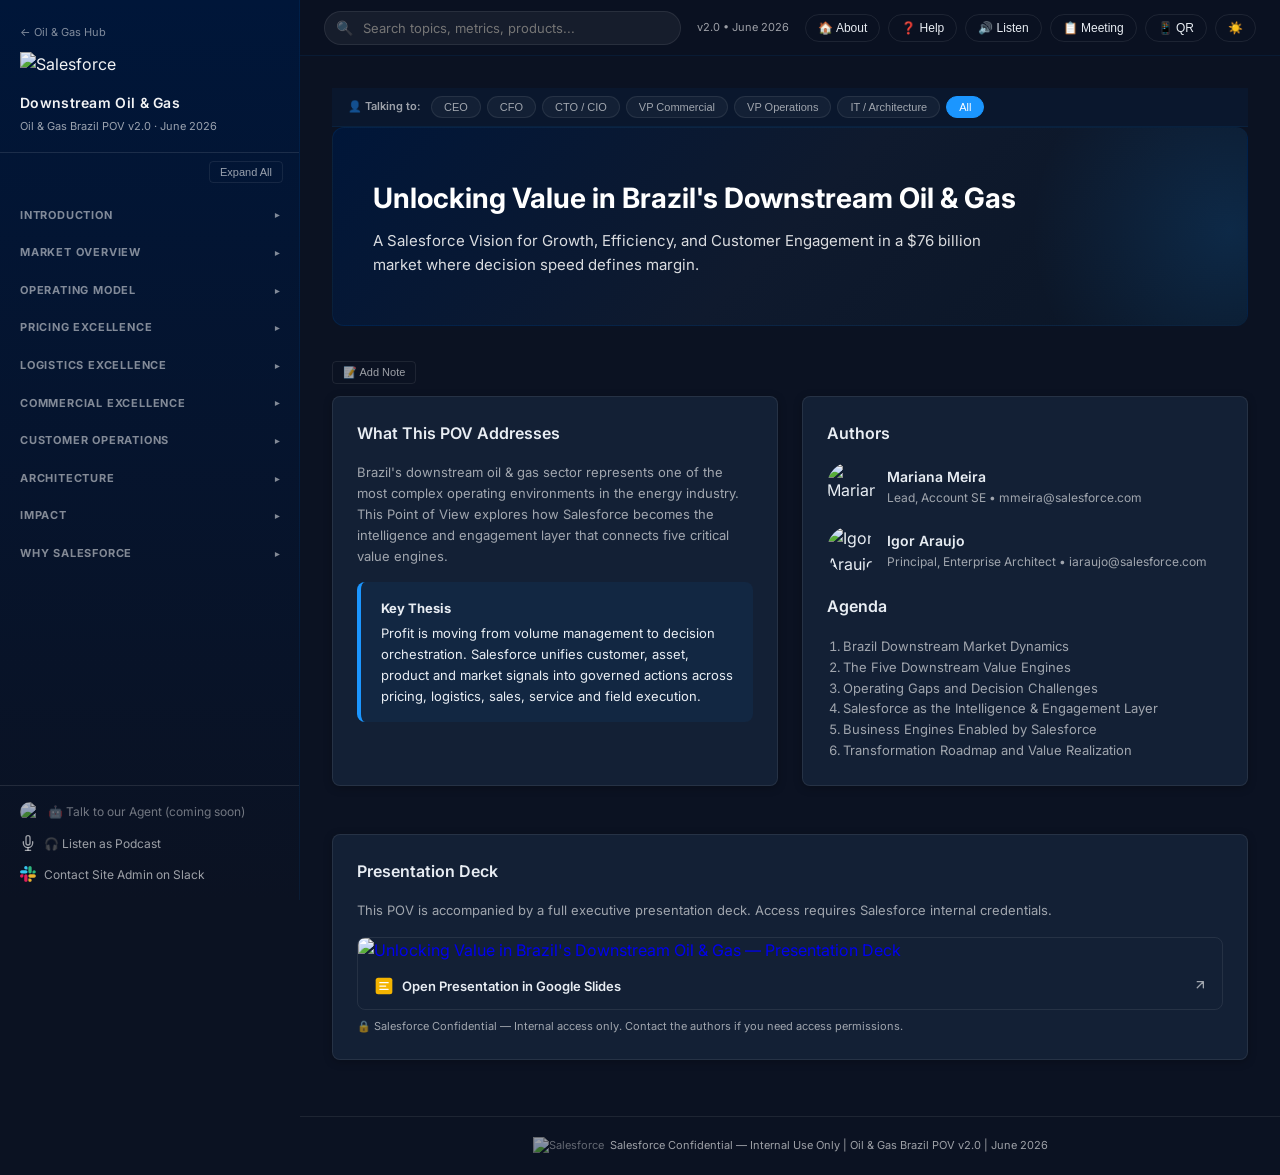
==== commit 457b2a5b: "feat: unify versioning to v2.0 across all pages Add version badge (v2.0 · June 2026) below hero titl" ====
--- a/downstream/index.html
+++ b/downstream/index.html
@@ -1429,7 +1429,7 @@
     </div>
     <div>
       <h1>Downstream Oil & Gas</h1>
-      <div class="subtitle">Brazil POV v1.1 · May 2026</div>
+      <div class="subtitle">Oil & Gas Brazil POV v2.0 · June 2026</div>
     </div>
   </div>
   <div style="padding:8px 16px 4px;display:flex;justify-content:flex-end;">
@@ -1564,7 +1564,7 @@
     <input type="text" id="searchInput" placeholder="Search topics, metrics, products...">
     <div class="search-results" id="searchResults"></div>
   </div>
-  <div class="topbar-meta">v1.1 • May 2026</div>
+  <div class="topbar-meta">v2.0 • June 2026</div>
   <div class="topbar-tools">
     <button id="homeBtn" title="Back to About This POV">🏠 About</button>
     <button id="helpBtn" title="Help — Feature Guide">❓ Help</button>
@@ -4037,7 +4037,7 @@
 
 <!-- FOOTER -->
 <footer class="page-footer">
-  <img src="../assets/salesforce-logo.png" alt="Salesforce" style="height:14px;width:auto;vertical-align:middle;margin-right:6px;opacity:0.6;">Salesforce Confidential — Internal Use Only | Downstream Oil & Gas Brazil POV v1.1 | May 2026
+  <img src="../assets/salesforce-logo.png" alt="Salesforce" style="height:14px;width:auto;vertical-align:middle;margin-right:6px;opacity:0.6;">Salesforce Confidential — Internal Use Only | Oil & Gas Brazil POV v2.0 | June 2026
 </footer>
 
 <script>
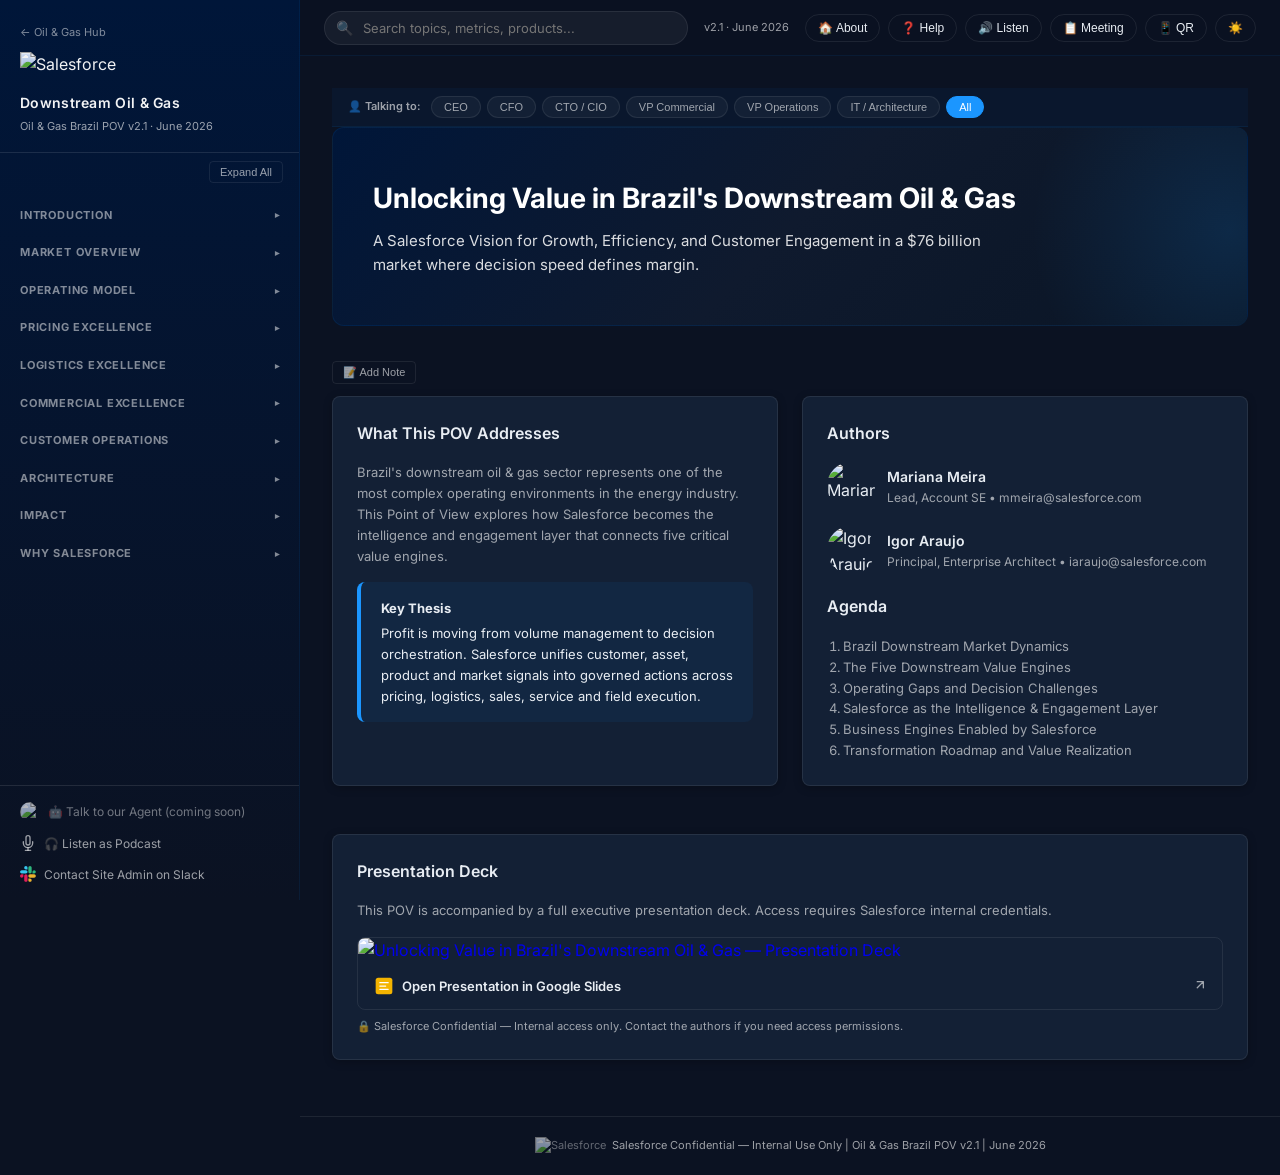
==== commit ab9f023b: "feat: complete Upstream POV with full content, charts, and interactive features Built the complete U" ====
--- a/downstream/index.html
+++ b/downstream/index.html
@@ -1429,7 +1429,7 @@
     </div>
     <div>
       <h1>Downstream Oil & Gas</h1>
-      <div class="subtitle">Oil & Gas Brazil POV v2.0 · June 2026</div>
+      <div class="subtitle">Oil & Gas Brazil POV v2.1 · June 2026</div>
     </div>
   </div>
   <div style="padding:8px 16px 4px;display:flex;justify-content:flex-end;">
@@ -1564,7 +1564,7 @@
     <input type="text" id="searchInput" placeholder="Search topics, metrics, products...">
     <div class="search-results" id="searchResults"></div>
   </div>
-  <div class="topbar-meta">v2.0 • June 2026</div>
+  <div class="topbar-meta">v2.1 · June 2026</div>
   <div class="topbar-tools">
     <button id="homeBtn" title="Back to About This POV">🏠 About</button>
     <button id="helpBtn" title="Help — Feature Guide">❓ Help</button>
@@ -4037,7 +4037,7 @@
 
 <!-- FOOTER -->
 <footer class="page-footer">
-  <img src="../assets/salesforce-logo.png" alt="Salesforce" style="height:14px;width:auto;vertical-align:middle;margin-right:6px;opacity:0.6;">Salesforce Confidential — Internal Use Only | Oil & Gas Brazil POV v2.0 | June 2026
+  <img src="../assets/salesforce-logo.png" alt="Salesforce" style="height:14px;width:auto;vertical-align:middle;margin-right:6px;opacity:0.6;">Salesforce Confidential — Internal Use Only | Oil & Gas Brazil POV v2.1 | June 2026
 </footer>
 
 <script>
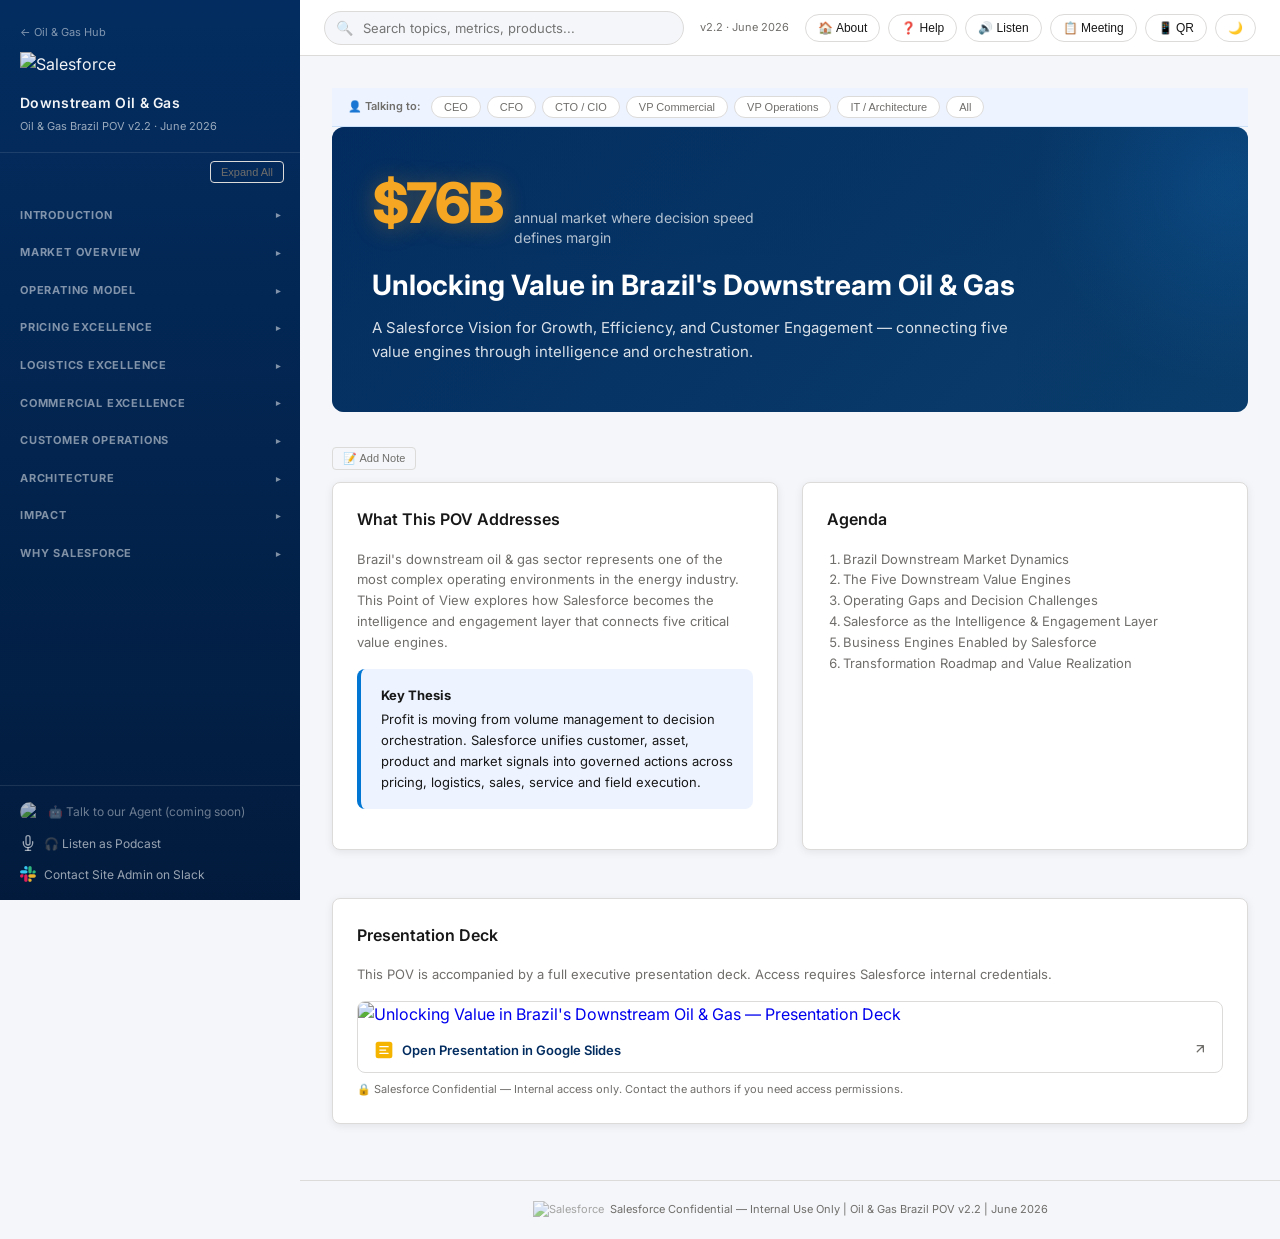
==== commit 0bfa690e: "feat: enhance UX and expand Upstream Salesforce Positioning (v2.2) - Default theme set to Light on D" ====
--- a/downstream/index.html
+++ b/downstream/index.html
@@ -326,6 +326,27 @@
   border-radius: 50%;
 }
 
+.section-hero .hero-video {
+  position: absolute;
+  inset: 0;
+  width: 100%;
+  height: 100%;
+  object-fit: cover;
+  opacity: 0.55;
+  z-index: 0;
+}
+
+.section-hero .hero-video-overlay {
+  position: absolute;
+  inset: 0;
+  background: linear-gradient(135deg, rgba(0,22,57,0.45) 0%, rgba(15,26,46,0.55) 100%);
+  z-index: 0;
+}
+
+[data-theme="light"] .section-hero .hero-video-overlay {
+  background: linear-gradient(135deg, rgba(3,45,96,0.5) 0%, rgba(10,61,107,0.55) 100%);
+}
+
 .section-hero h2 {
   font-size: 28px;
   font-weight: 700;
@@ -340,6 +361,40 @@
   max-width: 640px;
   position: relative;
   z-index: 1;
+}
+
+.hero-kpi {
+  position: relative;
+  z-index: 1;
+  display: flex;
+  align-items: baseline;
+  gap: 12px;
+  margin-bottom: 16px;
+}
+
+.hero-kpi .kpi-number {
+  font-size: 56px;
+  font-weight: 800;
+  color: #f5a623;
+  line-height: 1;
+  letter-spacing: -2px;
+  text-shadow: 0 2px 24px rgba(245,166,35,0.3);
+}
+
+.hero-kpi .kpi-context {
+  font-size: 14px;
+  color: rgba(255,255,255,0.7);
+  max-width: 260px;
+  line-height: 1.4;
+}
+
+@keyframes kpiPulse {
+  0%, 100% { opacity: 1; }
+  50% { opacity: 0.85; }
+}
+
+.hero-kpi .kpi-number {
+  animation: kpiPulse 3s ease-in-out infinite;
 }
 
 /* CARDS */
@@ -681,6 +736,8 @@
   .metric-grid { grid-template-columns: repeat(2, 1fr); }
   .section-hero { padding: 32px 24px; }
   .section-hero h2 { font-size: 22px; }
+  .hero-kpi .kpi-number { font-size: 40px; }
+  .hero-kpi { flex-direction: column; gap: 6px; }
 }
 
 /* OVERLAY */
@@ -1429,7 +1486,7 @@
     </div>
     <div>
       <h1>Downstream Oil & Gas</h1>
-      <div class="subtitle">Oil & Gas Brazil POV v2.1 · June 2026</div>
+      <div class="subtitle">Oil & Gas Brazil POV v2.2 · June 2026</div>
     </div>
   </div>
   <div style="padding:8px 16px 4px;display:flex;justify-content:flex-end;">
@@ -1564,7 +1621,7 @@
     <input type="text" id="searchInput" placeholder="Search topics, metrics, products...">
     <div class="search-results" id="searchResults"></div>
   </div>
-  <div class="topbar-meta">v2.1 · June 2026</div>
+  <div class="topbar-meta">v2.2 · June 2026</div>
   <div class="topbar-tools">
     <button id="homeBtn" title="Back to About This POV">🏠 About</button>
     <button id="helpBtn" title="Help — Feature Guide">❓ Help</button>
@@ -1723,8 +1780,16 @@
 <!-- INTRO -->
 <div class="section active" id="sec-intro">
   <div class="section-hero">
+    <video class="hero-video" autoplay muted loop playsinline>
+      <source src="../assets/video-downstream-web.mp4" type="video/mp4">
+    </video>
+    <div class="hero-video-overlay"></div>
+    <div class="hero-kpi">
+      <span class="kpi-number">$76B</span>
+      <span class="kpi-context">annual market where decision speed defines margin</span>
+    </div>
     <h2>Unlocking Value in Brazil's Downstream Oil & Gas</h2>
-    <p>A Salesforce Vision for Growth, Efficiency, and Customer Engagement in a $76 billion market where decision speed defines margin.</p>
+    <p>A Salesforce Vision for Growth, Efficiency, and Customer Engagement — connecting five value engines through intelligence and orchestration.</p>
   </div>
   <div class="two-col">
     <div class="card">
@@ -1736,22 +1801,7 @@
       </div>
     </div>
     <div class="card">
-      <h3>Authors</h3>
-      <div style="display:flex;align-items:center;gap:12px;margin-bottom:16px;">
-        <img src="../assets/mariana.png" alt="Mariana Meira" style="width:48px;height:48px;border-radius:50%;object-fit:cover;">
-        <div>
-          <div style="font-weight:600;font-size:14px;">Mariana Meira</div>
-          <div style="font-size:12px;color:var(--sf-text-sec);">Lead, Account SE • mmeira@salesforce.com</div>
-        </div>
-      </div>
-      <div style="display:flex;align-items:center;gap:12px;margin-bottom:16px;">
-        <img src="../assets/igor.png" alt="Igor Araujo" style="width:48px;height:48px;border-radius:50%;object-fit:cover;">
-        <div>
-          <div style="font-weight:600;font-size:14px;">Igor Araujo</div>
-          <div style="font-size:12px;color:var(--sf-text-sec);">Principal, Enterprise Architect • iaraujo@salesforce.com</div>
-        </div>
-      </div>
-      <h3 style="margin-top:20px;">Agenda</h3>
+      <h3>Agenda</h3>
       <ol style="font-size:13px;padding-left:16px;color:var(--sf-text-sec);">
         <li>Brazil Downstream Market Dynamics</li>
         <li>The Five Downstream Value Engines</li>
@@ -4037,7 +4087,7 @@
 
 <!-- FOOTER -->
 <footer class="page-footer">
-  <img src="../assets/salesforce-logo.png" alt="Salesforce" style="height:14px;width:auto;vertical-align:middle;margin-right:6px;opacity:0.6;">Salesforce Confidential — Internal Use Only | Oil & Gas Brazil POV v2.1 | June 2026
+  <img src="../assets/salesforce-logo.png" alt="Salesforce" style="height:14px;width:auto;vertical-align:middle;margin-right:6px;opacity:0.6;">Salesforce Confidential — Internal Use Only | Oil & Gas Brazil POV v2.2 | June 2026
 </footer>
 
 <script>
@@ -4202,14 +4252,14 @@
     }
   });
 
-  // THEME TOGGLE (default is dark, toggle to light)
+  // THEME TOGGLE (default is light)
   const themeToggle = document.getElementById('themeToggle');
   const savedTheme = localStorage.getItem('pov-theme');
-  if (savedTheme === 'light') {
+  if (savedTheme === 'dark') {
+    themeToggle.textContent = '☀️';
+  } else {
     document.documentElement.setAttribute('data-theme', 'light');
     themeToggle.textContent = '🌙';
-  } else {
-    themeToggle.textContent = '☀️';
   }
   themeToggle.addEventListener('click', () => {
     const isLight = document.documentElement.getAttribute('data-theme') === 'light';
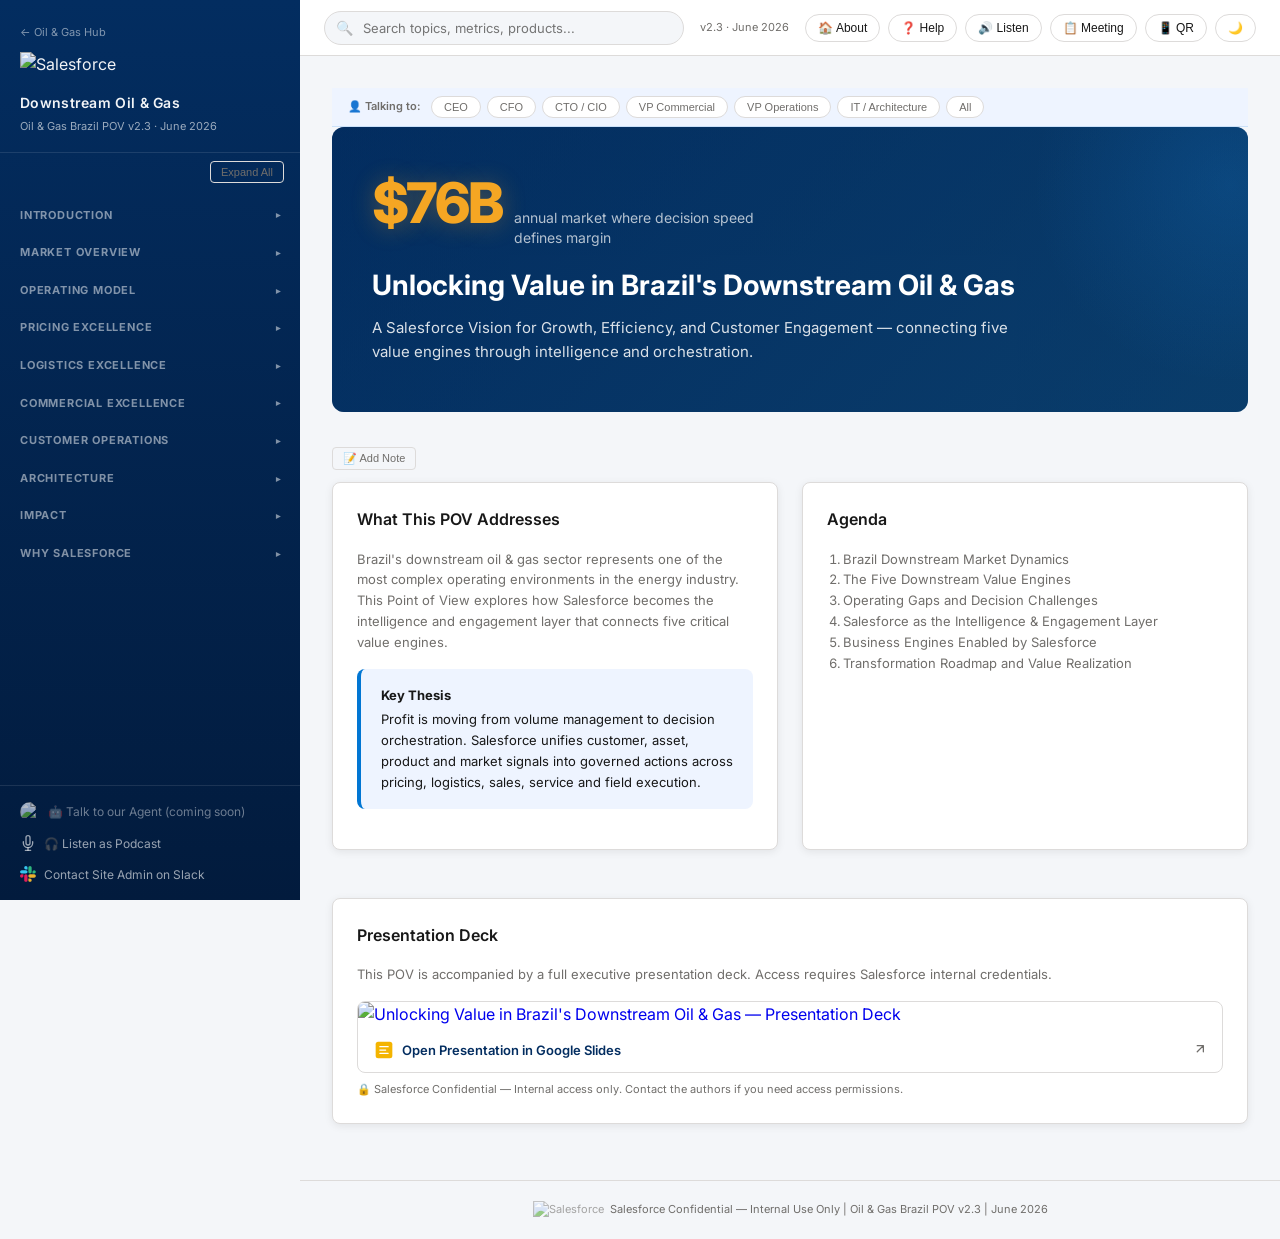
==== commit 17c08922: "feat: oil tank fill effect, depth scroll, EA section, and visual polish (v2.3) - Hub: scroll-depth e" ====
--- a/downstream/index.html
+++ b/downstream/index.html
@@ -1486,7 +1486,7 @@
     </div>
     <div>
       <h1>Downstream Oil & Gas</h1>
-      <div class="subtitle">Oil & Gas Brazil POV v2.2 · June 2026</div>
+      <div class="subtitle">Oil & Gas Brazil POV v2.3 · June 2026</div>
     </div>
   </div>
   <div style="padding:8px 16px 4px;display:flex;justify-content:flex-end;">
@@ -1621,7 +1621,7 @@
     <input type="text" id="searchInput" placeholder="Search topics, metrics, products...">
     <div class="search-results" id="searchResults"></div>
   </div>
-  <div class="topbar-meta">v2.2 · June 2026</div>
+  <div class="topbar-meta">v2.3 · June 2026</div>
   <div class="topbar-tools">
     <button id="homeBtn" title="Back to About This POV">🏠 About</button>
     <button id="helpBtn" title="Help — Feature Guide">❓ Help</button>
@@ -4087,7 +4087,7 @@
 
 <!-- FOOTER -->
 <footer class="page-footer">
-  <img src="../assets/salesforce-logo.png" alt="Salesforce" style="height:14px;width:auto;vertical-align:middle;margin-right:6px;opacity:0.6;">Salesforce Confidential — Internal Use Only | Oil & Gas Brazil POV v2.2 | June 2026
+  <img src="../assets/salesforce-logo.png" alt="Salesforce" style="height:14px;width:auto;vertical-align:middle;margin-right:6px;opacity:0.6;">Salesforce Confidential — Internal Use Only | Oil & Gas Brazil POV v2.3 | June 2026
 </footer>
 
 <script>
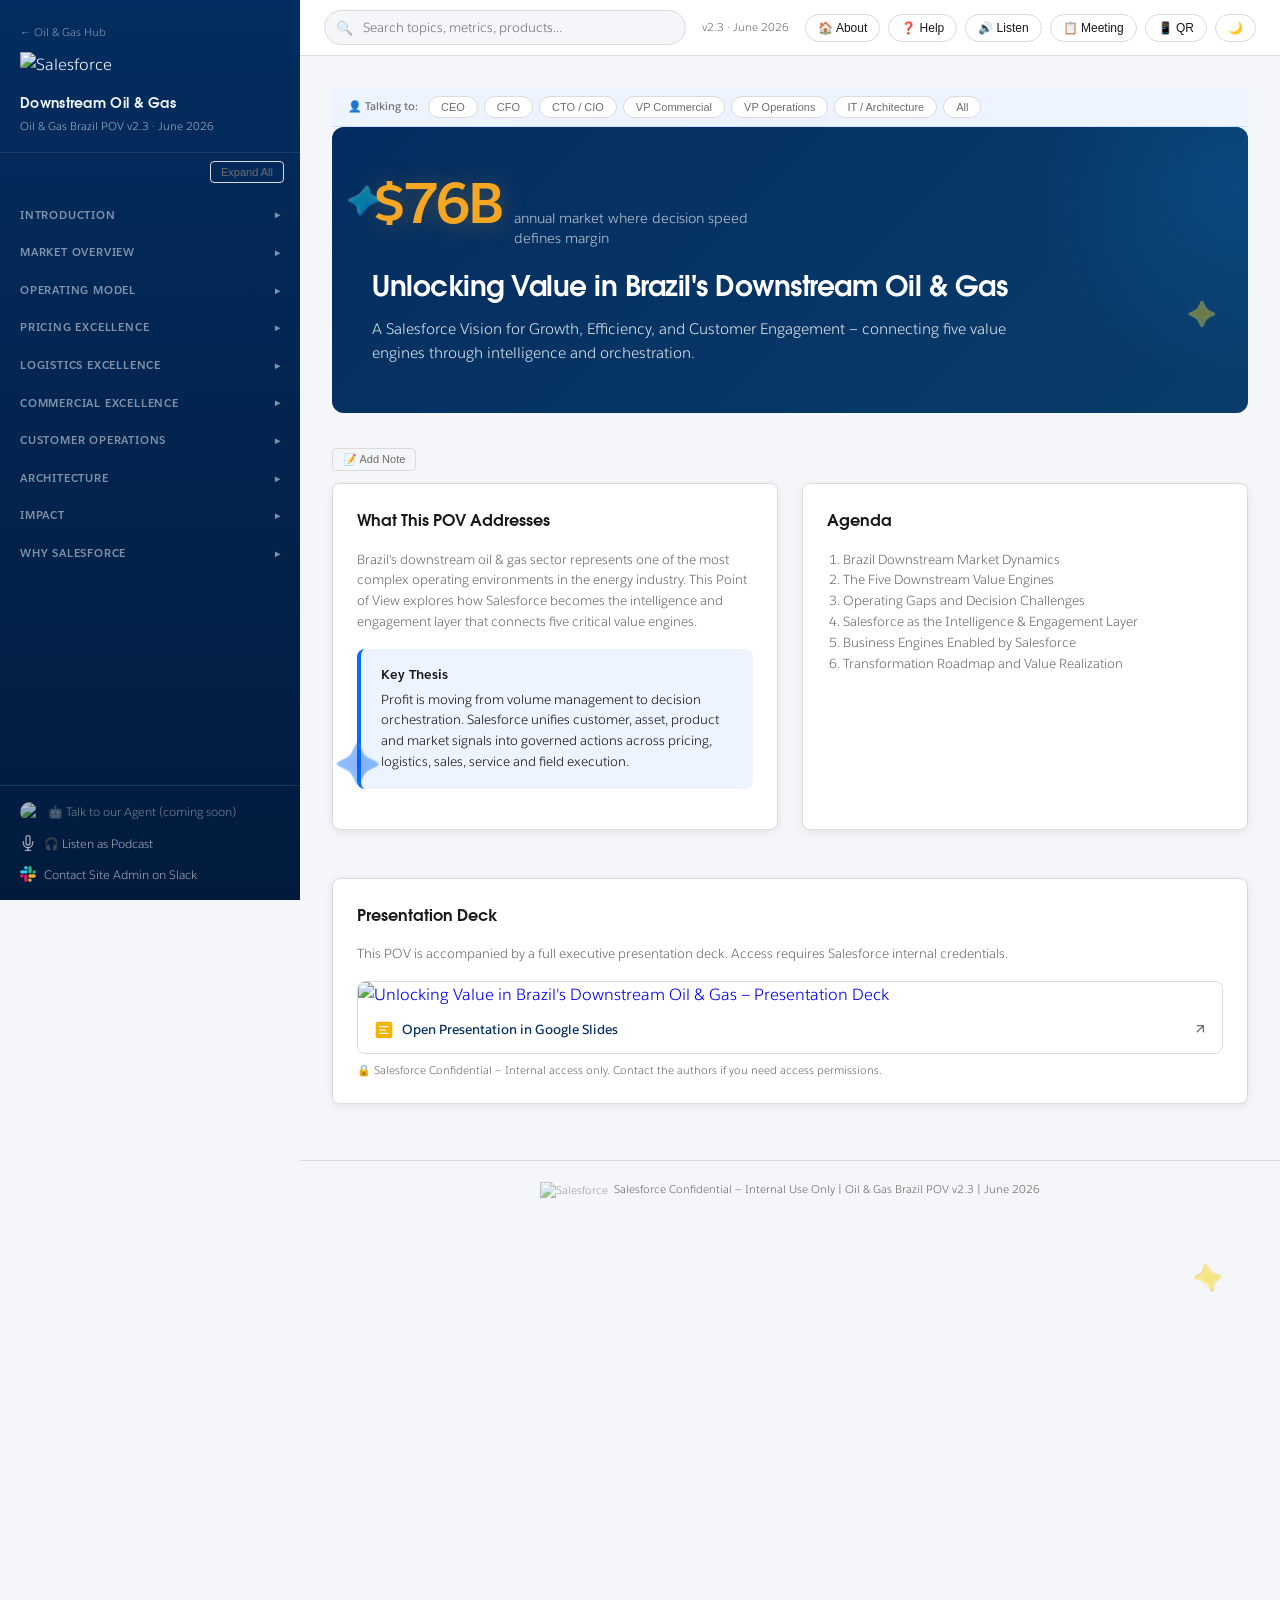
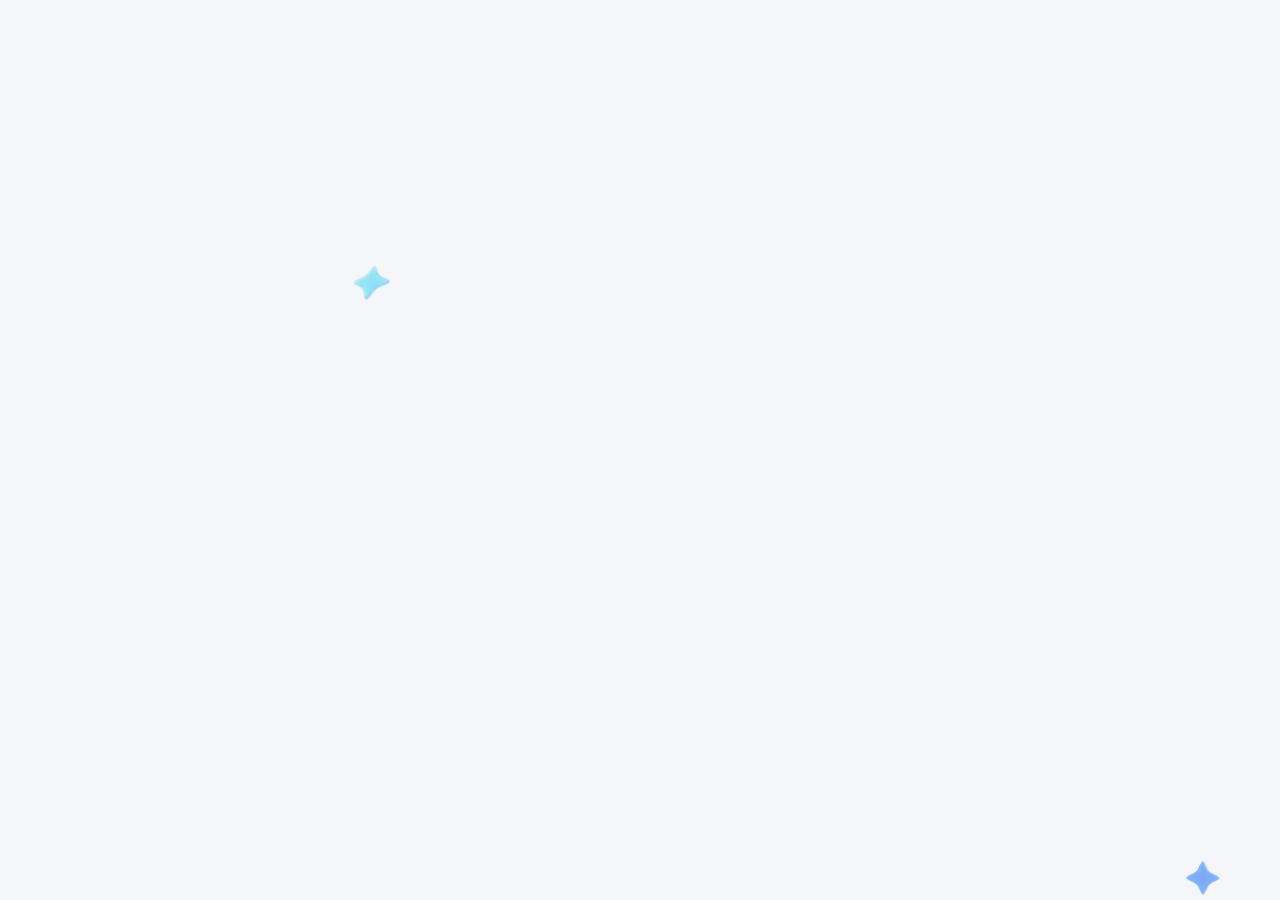
==== commit 81fc5dba: "feat: apply Sacred Visual System brand upgrade across all pages (v2.4) Migrate from Inter/Google Fon" ====
--- a/downstream/index.html
+++ b/downstream/index.html
@@ -4,14 +4,17 @@
 <meta charset="UTF-8">
 <meta name="viewport" content="width=device-width, initial-scale=1.0">
 <title>Salesforce Downstream Oil & Gas Brazil POV</title>
-<link href="https://fonts.googleapis.com/css2?family=Inter:wght@300;400;500;600;700;800&display=swap" rel="stylesheet">
+<link rel="preload" href="../assets/fonts/AvantGardeForSalesforceW05-Dm.woff" as="font" type="font/woff" crossorigin>
+<link rel="preload" href="../assets/fonts/SalesforceSans-Regular.woff" as="font" type="font/woff" crossorigin>
+<link rel="preload" href="../assets/fonts/SalesforceSans-Bold.woff" as="font" type="font/woff" crossorigin>
+<link rel="stylesheet" href="../shared/tokens.css">
 <script src="https://cdn.jsdelivr.net/npm/chart.js@4.4.7/dist/chart.umd.min.js"></script>
 <script src="https://cdn.jsdelivr.net/npm/qrcode-generator@1.4.4/qrcode.min.js"></script>
 <style>
 :root {
-  --sf-primary: #1B96FF;
+  --sf-primary: #066AFE;
   --sf-dark: #e8edf3;
-  --sf-light-bg: #0B1222;
+  --sf-light-bg: #000B2E;
   --sf-highlight: rgba(1,118,211,0.12);
   --sf-success: #2E844A;
   --sf-warning: #FE9339;
@@ -29,7 +32,7 @@
 }
 
 [data-theme="light"] {
-  --sf-primary: #0176D3;
+  --sf-primary: #066AFE;
   --sf-dark: #032D60;
   --sf-light-bg: #F4F6F9;
   --sf-highlight: #EEF4FF;
@@ -44,12 +47,17 @@
 * { margin: 0; padding: 0; box-sizing: border-box; }
 
 body {
-  font-family: 'Inter', system-ui, -apple-system, sans-serif;
+  font-family: 'SalesforceSans', -apple-system, BlinkMacSystemFont, 'Segoe UI', sans-serif;
   background: var(--sf-light-bg);
   color: var(--sf-text);
   line-height: 1.6;
   overflow-x: hidden;
   -webkit-font-smoothing: antialiased;
+}
+
+h1, h2 {
+  font-family: 'AvantGarde', 'SalesforceSans', sans-serif;
+  font-weight: 500;
 }
 
 [data-theme="light"] body { background: #F4F6F9; }
@@ -61,7 +69,8 @@
   left: 0;
   width: var(--sidebar-w);
   height: 100vh;
-  background: linear-gradient(180deg, #001639 0%, #0B1222 100%);
+  height: 100dvh;
+  background: linear-gradient(180deg, #001E5B 0%, #000B2E 100%);
   color: #fff;
   overflow-y: auto;
   z-index: 1000;
@@ -96,8 +105,9 @@
 }
 
 .sidebar-header h1 {
+  font-family: 'AvantGarde', 'SalesforceSans', sans-serif;
+  font-weight: 500;
   font-size: 14px;
-  font-weight: 600;
   letter-spacing: 0.3px;
   opacity: 0.95;
 }
@@ -171,6 +181,7 @@
   height: var(--topbar-h);
   background: rgba(11,18,34,0.92);
   backdrop-filter: blur(16px);
+  -webkit-backdrop-filter: blur(16px);
   border-bottom: 1px solid rgba(1,118,211,0.1);
   display: flex;
   align-items: center;
@@ -280,6 +291,7 @@
 
 /* MAIN CONTENT */
 .main-content {
+  position: relative;
   margin-left: var(--sidebar-w);
   margin-top: var(--topbar-h);
   padding: 32px;
@@ -300,7 +312,7 @@
 
 /* SECTION HEADER */
 .section-hero {
-  background: linear-gradient(135deg, #001639 0%, #0F1A2E 50%, #0a1525 100%);
+  background: linear-gradient(135deg, #001E5B 0%, #0F1A2E 50%, #0a1525 100%);
   color: #fff;
   padding: 48px 40px;
   border-radius: 12px;
@@ -348,8 +360,9 @@
 }
 
 .section-hero h2 {
+  font-family: 'AvantGarde', 'SalesforceSans', sans-serif;
+  font-weight: 500;
   font-size: 28px;
-  font-weight: 700;
   margin-bottom: 8px;
   position: relative;
   z-index: 1;
@@ -405,18 +418,22 @@
   box-shadow: var(--shadow);
   margin-bottom: 24px;
   border: 1px solid var(--sf-border);
+  backdrop-filter: blur(8px);
+  -webkit-backdrop-filter: blur(8px);
 }
 
 .card h3 {
+  font-family: 'AvantGarde', 'SalesforceSans', sans-serif;
+  font-weight: 500;
   font-size: 16px;
-  font-weight: 600;
   margin-bottom: 16px;
   color: var(--sf-text);
 }
 
 .card h4 {
+  font-family: 'AvantGarde', 'SalesforceSans', sans-serif;
+  font-weight: 500;
   font-size: 14px;
-  font-weight: 600;
   margin: 16px 0 8px;
   color: var(--sf-text);
 }
@@ -438,6 +455,8 @@
   text-align: center;
   border-top: 3px solid var(--sf-primary);
   transition: all 0.2s;
+  backdrop-filter: blur(8px);
+  -webkit-backdrop-filter: blur(8px);
 }
 
 .metric-card:hover {
@@ -1474,6 +1493,14 @@
   canvas { max-height: 200px; }
   .page-footer { position: fixed; bottom: 0; width: 100%; }
 }
+
+@media (prefers-reduced-motion: reduce) {
+  *, *::before, *::after {
+    animation-duration: 0.01ms !important;
+    animation-iteration-count: 1 !important;
+    transition-duration: 0.01ms !important;
+  }
+}
 </style>
 </head>
 <body>
@@ -1764,6 +1791,14 @@
 
 <!-- MAIN CONTENT -->
 <main class="main-content" id="mainContent">
+
+<!-- Sacred Sparkles -->
+<img src="../assets/sparkles/Sparkles Blue Inclined.svg" alt="" aria-hidden="true" style="position: absolute; top: 120px; left: 40px; width: 48px; height: 48px; pointer-events: none; z-index: 1; opacity: 0.5;">
+<img src="../assets/sparkles/Sparkles Yellow Main.svg" alt="" aria-hidden="true" style="position: absolute; top: 240px; right: 60px; width: 36px; height: 36px; pointer-events: none; z-index: 1; opacity: 0.4;">
+<img src="../assets/sparkles/Sparkles DarkBlue Main.svg" alt="" aria-hidden="true" style="position: absolute; top: 680px; left: 30px; width: 56px; height: 56px; pointer-events: none; z-index: 1; opacity: 0.45;">
+<img src="../assets/sparkles/Sparkles Yellow Inclined 2.svg" alt="" aria-hidden="true" style="position: absolute; top: 1200px; right: 50px; width: 42px; height: 42px; pointer-events: none; z-index: 1; opacity: 0.5;">
+<img src="../assets/sparkles/Sparkles Blue Inclined.svg" alt="" aria-hidden="true" style="position: absolute; top: 1800px; left: 45px; width: 52px; height: 52px; pointer-events: none; z-index: 1; opacity: 0.4;">
+<img src="../assets/sparkles/Sparkles DarkBlue Main.svg" alt="" aria-hidden="true" style="position: absolute; top: 2400px; right: 55px; width: 44px; height: 44px; pointer-events: none; z-index: 1; opacity: 0.48;">
 
 <!-- PERSONA LENS BAR -->
 <div class="persona-bar" id="personaBar">
--- a/shared/tokens.css
+++ b/shared/tokens.css
@@ -0,0 +1,246 @@
+/* ==========================================================================
+   OIL & GAS BRAZIL POV — Sacred Visual System + Industry Override
+   Based on Salesforce Brand Guidelines with O&G gold accent
+   ========================================================================== */
+
+/* Font Face Declarations */
+@font-face {
+  font-family: 'AvantGarde';
+  src: url('../assets/fonts/AvantGardeForSalesforceW05-Dm.woff') format('woff');
+  font-weight: 500;
+  font-style: normal;
+  font-display: swap;
+}
+
+@font-face {
+  font-family: 'SalesforceSans';
+  src: url('../assets/fonts/SalesforceSans-Light.woff') format('woff');
+  font-weight: 300;
+  font-style: normal;
+  font-display: swap;
+}
+
+@font-face {
+  font-family: 'SalesforceSans';
+  src: url('../assets/fonts/SalesforceSans-Book.woff') format('woff');
+  font-weight: 400;
+  font-style: normal;
+  font-display: swap;
+}
+
+@font-face {
+  font-family: 'SalesforceSans';
+  src: url('../assets/fonts/SalesforceSans-Regular.woff') format('woff');
+  font-weight: 500;
+  font-style: normal;
+  font-display: swap;
+}
+
+@font-face {
+  font-family: 'SalesforceSans';
+  src: url('../assets/fonts/SalesforceSans-Semibold.woff') format('woff');
+  font-weight: 600;
+  font-style: normal;
+  font-display: swap;
+}
+
+@font-face {
+  font-family: 'SalesforceSans';
+  src: url('../assets/fonts/SalesforceSans-Bold.woff') format('woff');
+  font-weight: 700;
+  font-style: normal;
+  font-display: swap;
+}
+
+:root {
+  /* Sacred Palette — Electric Blue */
+  --electric-blue-15: #001E5B;
+  --electric-blue-30: #022AC0;
+  --electric-blue-50: #066AFE;
+
+  /* Sacred Palette — Cloud Blue */
+  --cloud-blue-68: #00B3FF;
+  --cloud-blue-80: #90D0FE;
+  --cloud-blue-95: #EAF5FE;
+
+  /* Sacred Palette — Neutrals */
+  --white: #FFFFFF;
+  --black: #000B2E;
+  --gray-20: #181818;
+  --gray-40: #3E3E3C;
+  --gray-60: #706E6B;
+  --gray-80: #DDDBDA;
+  --gray-95: #F3F2F2;
+
+  /* Sacred Palette — Accent (Sparingly) */
+  --green: #2E844A;
+  --orange: #DD7A01;
+  --violet: #9050E9;
+  --hot-pink: #FF538A;
+
+  /* O&G Industry Override — Gold (maintained per project identity) */
+  --oil-gold: #f5a623;
+  --oil-gold-glow: rgba(245, 166, 35, 0.25);
+  --oil-gold-subtle: rgba(245, 166, 35, 0.08);
+
+  /* Sacred Gradients */
+  --gradient-morning: linear-gradient(180deg, #EAF5FE 0%, #FFFFFF 100%);
+  --gradient-midday: linear-gradient(180deg, #00B3FF 0%, #066AFE 100%);
+  --gradient-dusk: linear-gradient(180deg, #022AC0 0%, #001E5B 100%);
+  --gradient-evening: linear-gradient(180deg, #001E5B 0%, #000B2E 100%);
+
+  /* Functional Tokens — Dark Mode (default for O&G) */
+  --surface: #000B2E;
+  --surface-elevated: #001E5B;
+  --surface-card: rgba(0, 30, 91, 0.4);
+  --text-primary: #FFFFFF;
+  --text-secondary: rgba(255, 255, 255, 0.65);
+  --text-muted: rgba(255, 255, 255, 0.35);
+  --border: rgba(255, 255, 255, 0.08);
+  --border-accent: rgba(6, 106, 254, 0.2);
+
+  /* Spacing */
+  --space-xs: 8px;
+  --space-sm: 16px;
+  --space-md: 24px;
+  --space-lg: 32px;
+  --space-xl: 48px;
+  --space-2xl: 64px;
+  --space-3xl: 96px;
+
+  /* Radii */
+  --radius-sm: 8px;
+  --radius-md: 12px;
+  --radius-lg: 16px;
+  --radius-xl: 24px;
+
+  /* Shadows */
+  --shadow-sm: 0 2px 8px rgba(0, 0, 0, 0.08);
+  --shadow-md: 0 4px 16px rgba(0, 0, 0, 0.12);
+  --shadow-lg: 0 8px 24px rgba(0, 0, 0, 0.16);
+  --shadow-glow: 0 0 20px rgba(6, 106, 254, 0.15);
+  --shadow-gold: 0 0 20px rgba(245, 166, 35, 0.15);
+
+  /* Legacy Compat (map old tokens → new) */
+  --sf-primary: var(--electric-blue-50);
+  --sf-dark: var(--electric-blue-15);
+  --sf-light-bg: var(--surface);
+  --sf-highlight: rgba(6, 106, 254, 0.12);
+  --sf-success: var(--green);
+  --sf-warning: var(--orange);
+  --sf-error: #EA001E;
+  --sf-text: var(--text-primary);
+  --sf-text-sec: var(--text-secondary);
+  --sf-border: var(--border);
+  --sf-white: var(--surface-elevated);
+  --radius: var(--radius-sm);
+  --shadow: var(--shadow-sm);
+  --shadow-lg-legacy: var(--shadow-lg);
+}
+
+[data-theme="light"] {
+  --surface: #FFFFFF;
+  --surface-elevated: var(--gray-95);
+  --surface-card: #FFFFFF;
+  --text-primary: var(--gray-20);
+  --text-secondary: var(--gray-60);
+  --text-muted: var(--gray-80);
+  --border: var(--gray-80);
+  --border-accent: rgba(6, 106, 254, 0.3);
+
+  --sf-primary: var(--electric-blue-50);
+  --sf-dark: var(--electric-blue-15);
+  --sf-light-bg: var(--gray-95);
+  --sf-highlight: var(--cloud-blue-95);
+  --sf-text: var(--gray-20);
+  --sf-text-sec: var(--gray-60);
+  --sf-border: var(--gray-80);
+  --sf-white: #FFFFFF;
+}
+
+/* Base Reset */
+*, *::before, *::after { margin: 0; padding: 0; box-sizing: border-box; }
+
+body {
+  font-family: 'SalesforceSans', -apple-system, BlinkMacSystemFont, 'Segoe UI', sans-serif;
+  background: var(--surface);
+  color: var(--text-primary);
+  line-height: 1.6;
+  overflow-x: hidden;
+  -webkit-font-smoothing: antialiased;
+  -moz-osx-font-smoothing: grayscale;
+}
+
+/* Typography */
+h1, h2 {
+  font-family: 'AvantGarde', 'SalesforceSans', sans-serif;
+  font-weight: 500;
+  letter-spacing: -0.5px;
+}
+
+h3, h4, h5, h6 {
+  font-family: 'SalesforceSans', sans-serif;
+  font-weight: 700;
+}
+
+/* Frosted Glass System */
+.glass {
+  background: rgba(255, 255, 255, 0.12);
+  backdrop-filter: blur(20px);
+  -webkit-backdrop-filter: blur(20px);
+  border: 1px solid rgba(255, 255, 255, 0.18);
+  border-radius: var(--radius-lg);
+}
+
+.glass-light {
+  background: rgba(255, 255, 255, 0.7);
+  backdrop-filter: blur(16px);
+  -webkit-backdrop-filter: blur(16px);
+  border: 1px solid rgba(255, 255, 255, 0.5);
+  border-radius: var(--radius-md);
+}
+
+.glass-dark {
+  background: rgba(0, 30, 91, 0.6);
+  backdrop-filter: blur(20px);
+  -webkit-backdrop-filter: blur(20px);
+  border: 1px solid rgba(6, 106, 254, 0.3);
+  border-radius: var(--radius-lg);
+}
+
+/* Sparkle Positioning */
+.sparkle {
+  position: absolute;
+  pointer-events: none;
+  z-index: 1;
+  opacity: 0.7;
+  animation: sparkle-float 6s ease-in-out infinite;
+}
+
+.sparkle-left { left: 2%; }
+.sparkle-right { right: 2%; }
+
+.sparkle-sm { width: 28px; height: 28px; }
+.sparkle-md { width: 48px; height: 48px; }
+.sparkle-lg { width: 72px; height: 72px; }
+.sparkle-xl { width: 96px; height: 96px; }
+
+@keyframes sparkle-float {
+  0%, 100% { transform: translateY(0) rotate(0deg); }
+  50% { transform: translateY(-8px) rotate(3deg); }
+}
+
+@keyframes sparkle-float-alt {
+  0%, 100% { transform: translateY(0) rotate(0deg); }
+  50% { transform: translateY(-12px) rotate(-5deg); }
+}
+
+/* Accessibility */
+@media (prefers-reduced-motion: reduce) {
+  *, *::before, *::after {
+    animation-duration: 0.01ms !important;
+    animation-iteration-count: 1 !important;
+    transition-duration: 0.01ms !important;
+  }
+  .sparkle { animation: none; }
+}
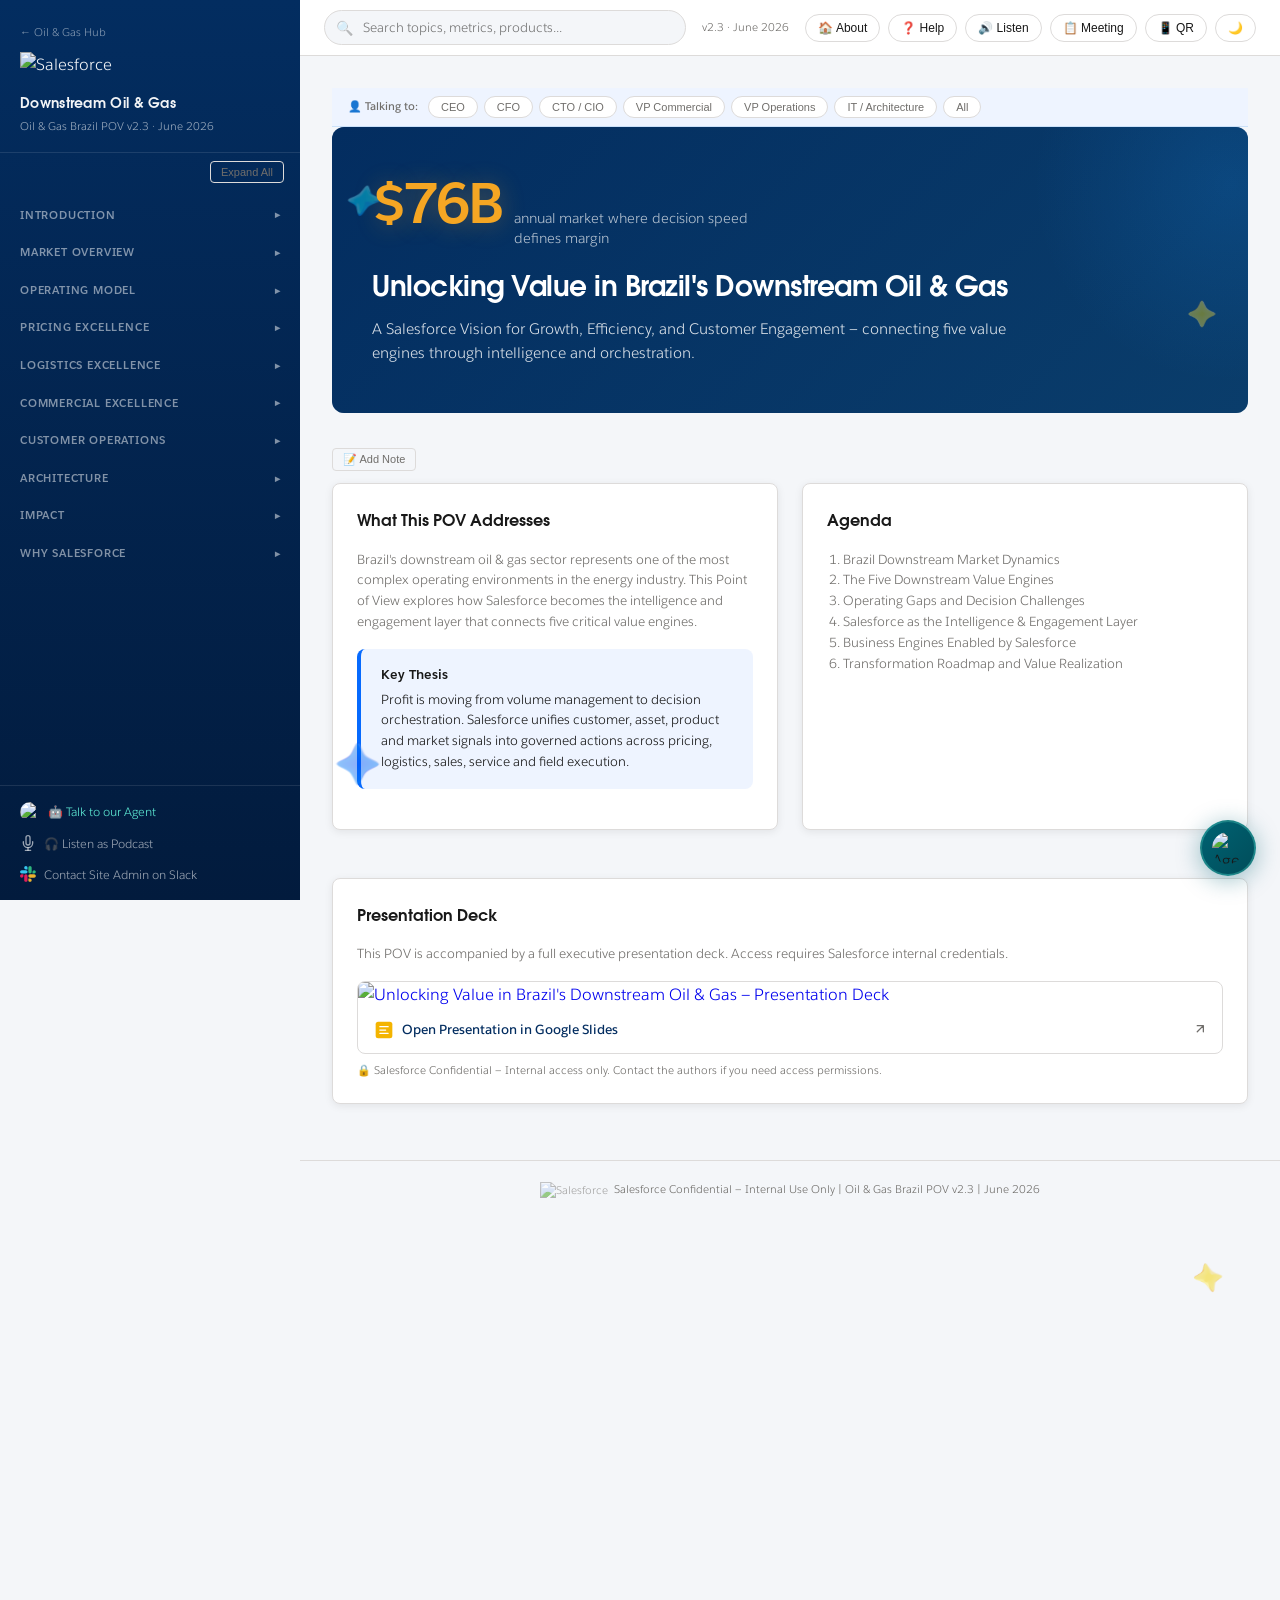
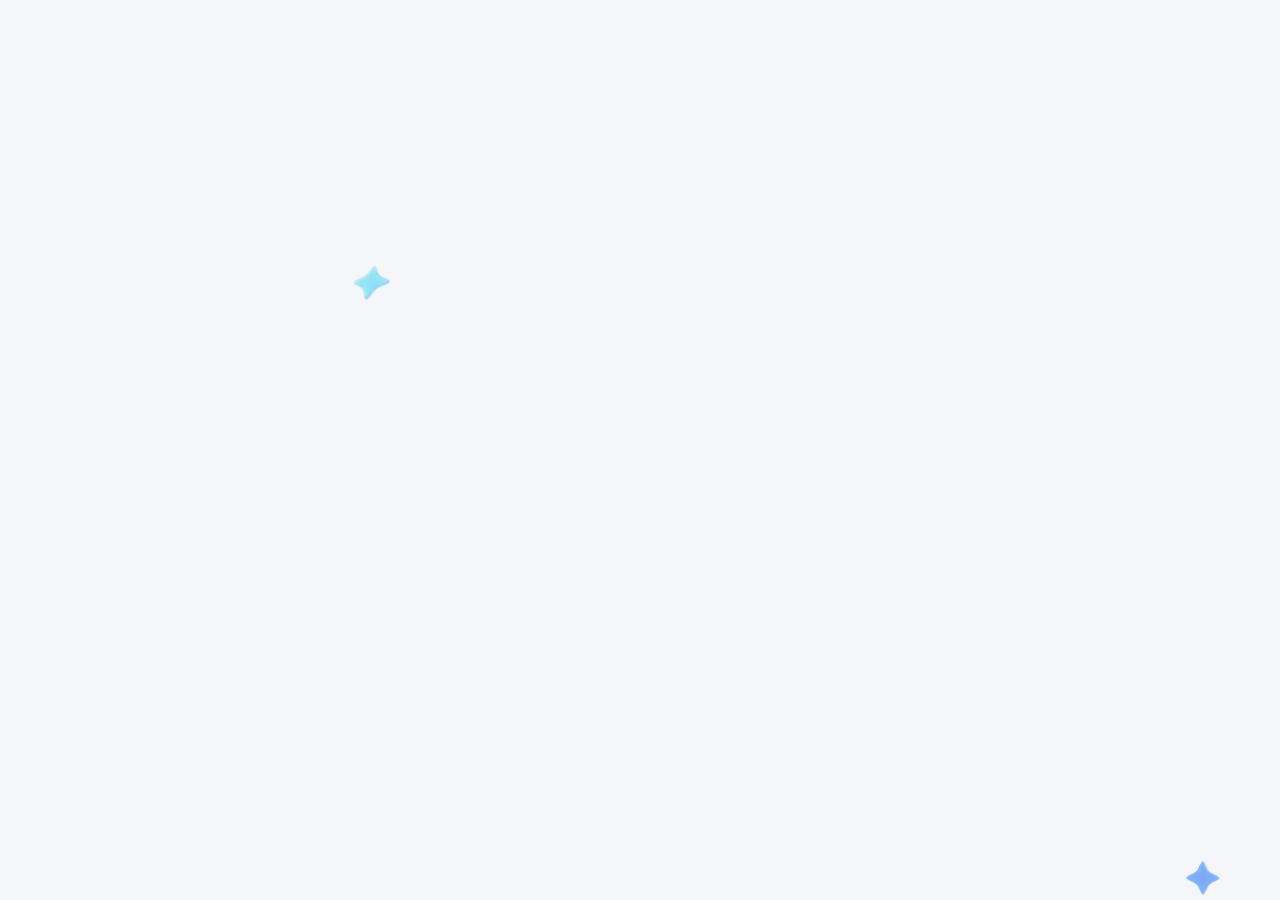
==== commit c494df6f: "feat: add Agentforce AI chat widget across all pages (v2.5) Cross-vertical AI assistant with English" ====
--- a/downstream/index.html
+++ b/downstream/index.html
@@ -5146,5 +5146,6 @@
 
 });
 </script>
+<script src="../shared/agent-chat.js" defer></script>
 </body>
 </html>
